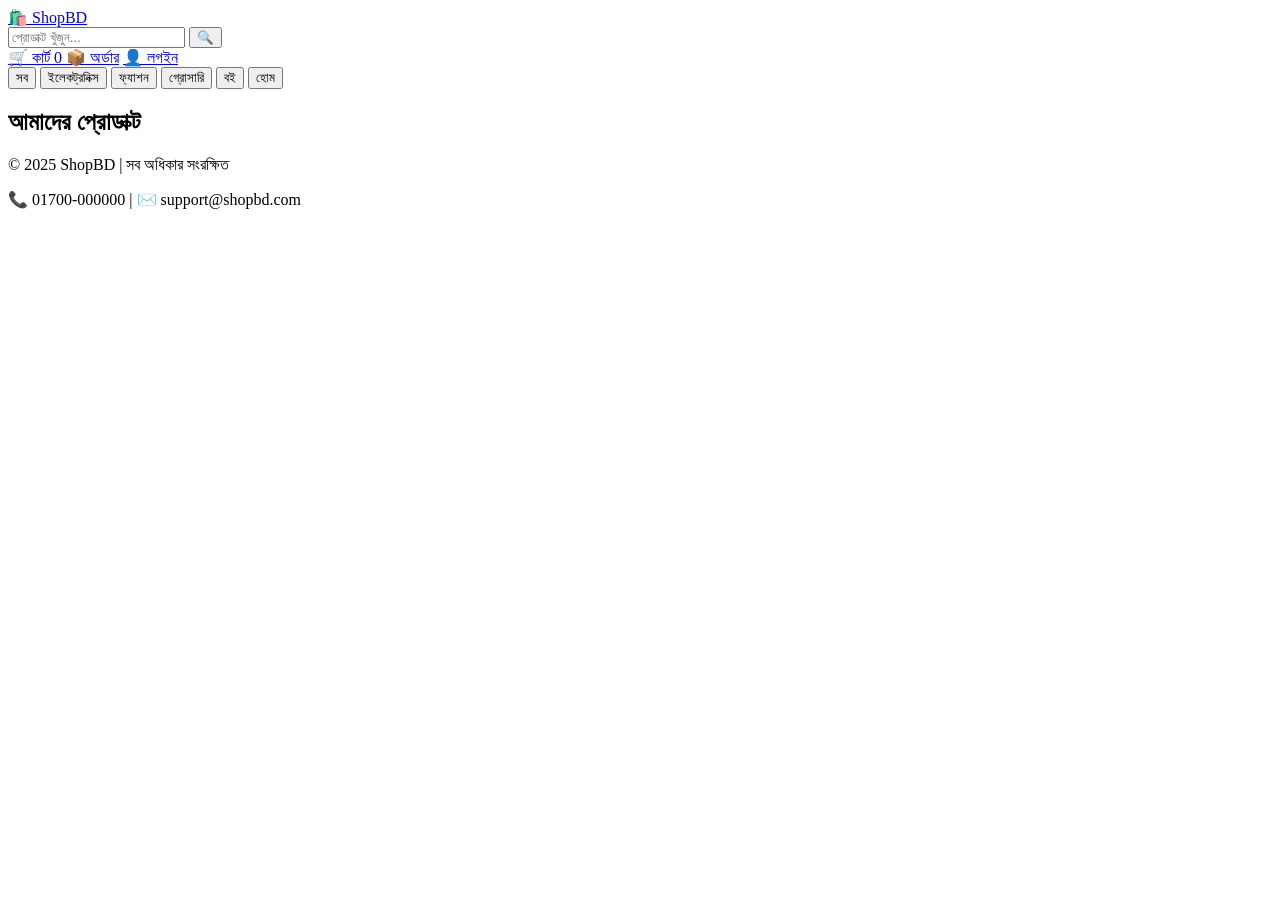
==== index.html @ 611b577e "Rename index .html to index.html" ====
<!DOCTYPE html>
<html lang="bn">
<head>
  <meta charset="UTF-8" />
  <meta name="viewport" content="width=device-width, initial-scale=1.0" />
  <title>ShopBD - অনলাইন শপিং</title>
  <link rel="stylesheet" href="css/style.css" />
</head>
<body>

  <!-- HEADER -->
  <header class="header">
    <div class="container header-inner">
      <a href="index.html" class="logo">🛍️ ShopBD</a>

      <div class="search-box">
        <input type="text" id="searchInput" placeholder="প্রোডাক্ট খুঁজুন..." />
        <button id="searchBtn">🔍</button>
      </div>

      <nav class="nav">
        <a href="cart.html" class="cart-link">
          🛒 কার্ট <span id="cartCount" class="cart-count">0</span>
        </a>
        <a href="orders.html">📦 অর্ডার</a>
        <a href="login.html" id="authLink">👤 লগইন</a>
      </nav>
    </div>
  </header>

  <!-- CATEGORY BAR -->
  <div class="category-bar">
    <div class="container">
      <button class="cat-btn active" data-cat="all">সব</button>
      <button class="cat-btn" data-cat="electronics">ইলেকট্রনিক্স</button>
      <button class="cat-btn" data-cat="fashion">ফ্যাশন</button>
      <button class="cat-btn" data-cat="grocery">গ্রোসারি</button>
      <button class="cat-btn" data-cat="books">বই</button>
      <button class="cat-btn" data-cat="home">হোম</button>
    </div>
  </div>

  <!-- PRODUCTS -->
  <main class="container">
    <h2 class="section-title">আমাদের প্রোডাক্ট</h2>
    <div id="productGrid" class="product-grid"></div>
    <p id="noResult" class="no-result" style="display:none;">কোনো প্রোডাক্ট পাওয়া যায়নি 😔</p>
  </main>

  <!-- FOOTER -->
  <footer class="footer">
    <div class="container">
      <p>© 2025 ShopBD | সব অধিকার সংরক্ষিত</p>
      <p>📞 01700-000000 | ✉️ support@shopbd.com</p>
    </div>
  </footer>

  <script src="js/products.js"></script>
  <script src="js/app.js"></script>
</body>
</html>
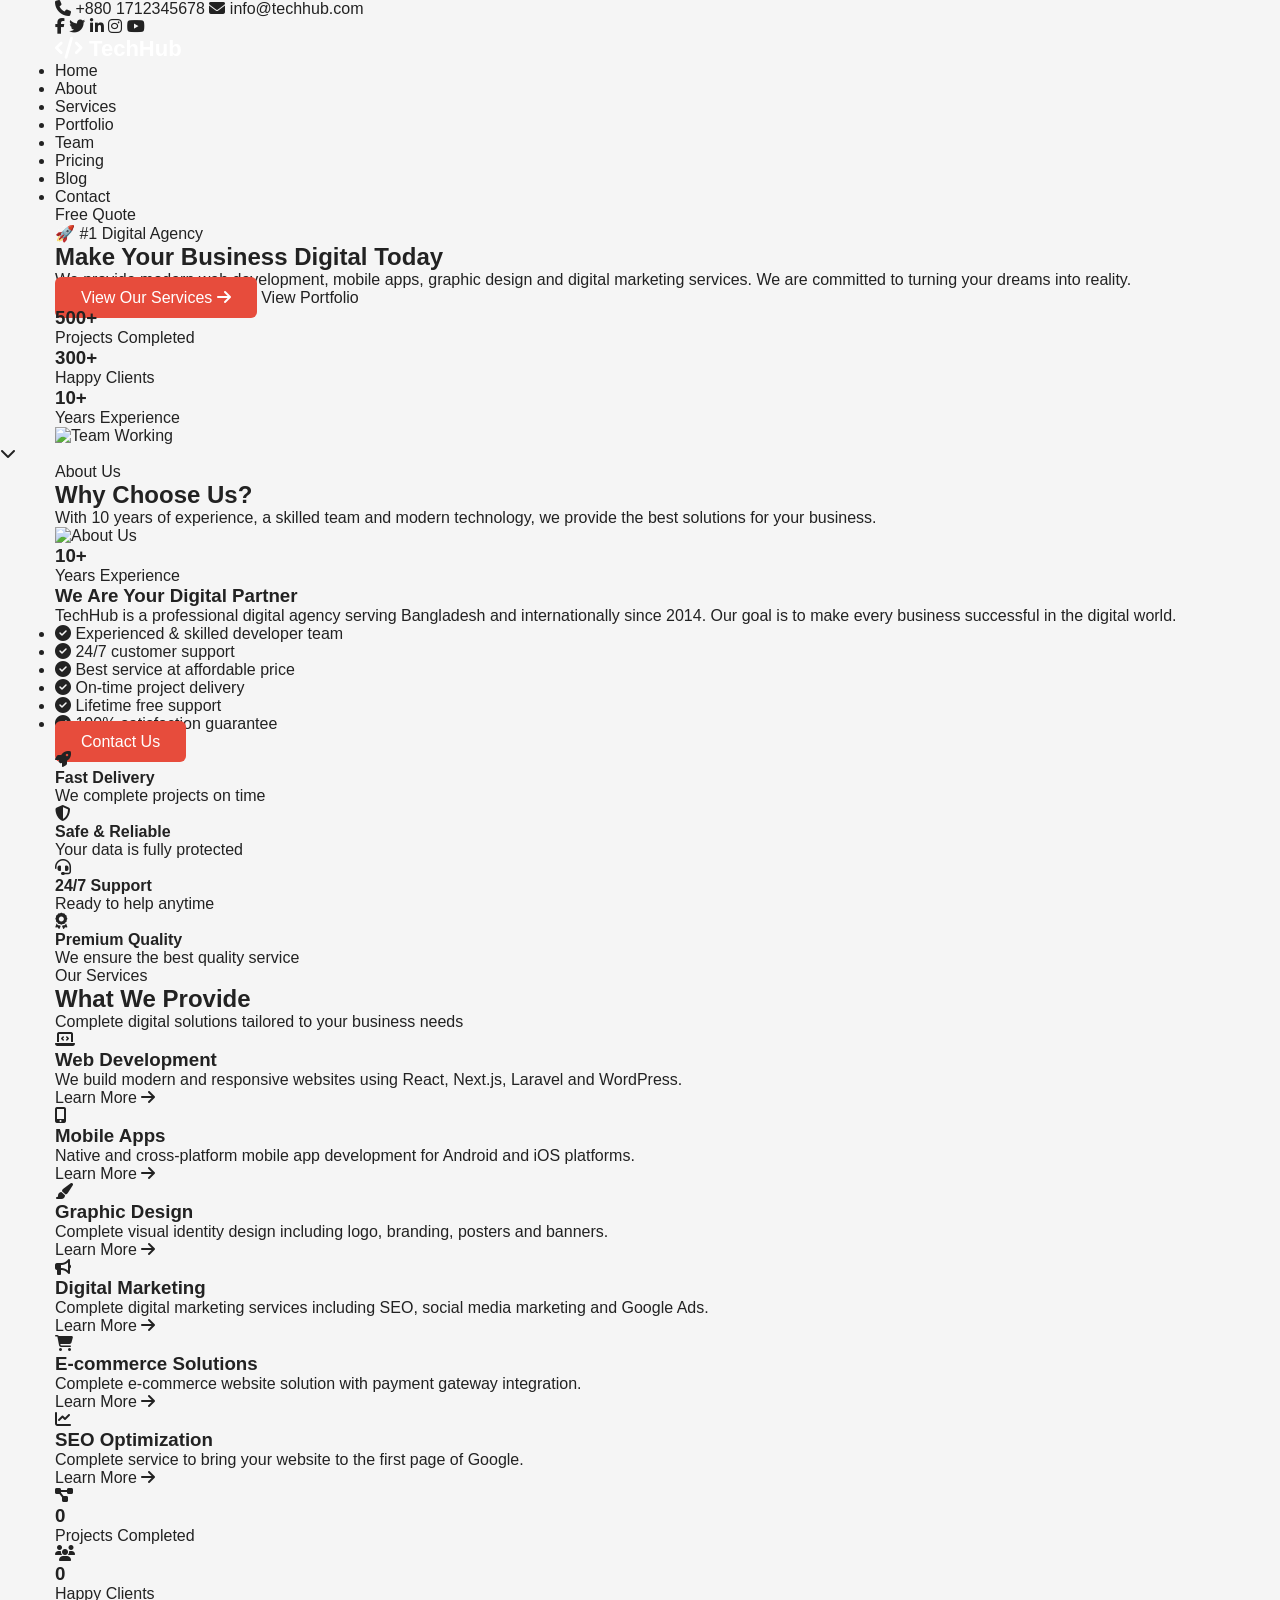
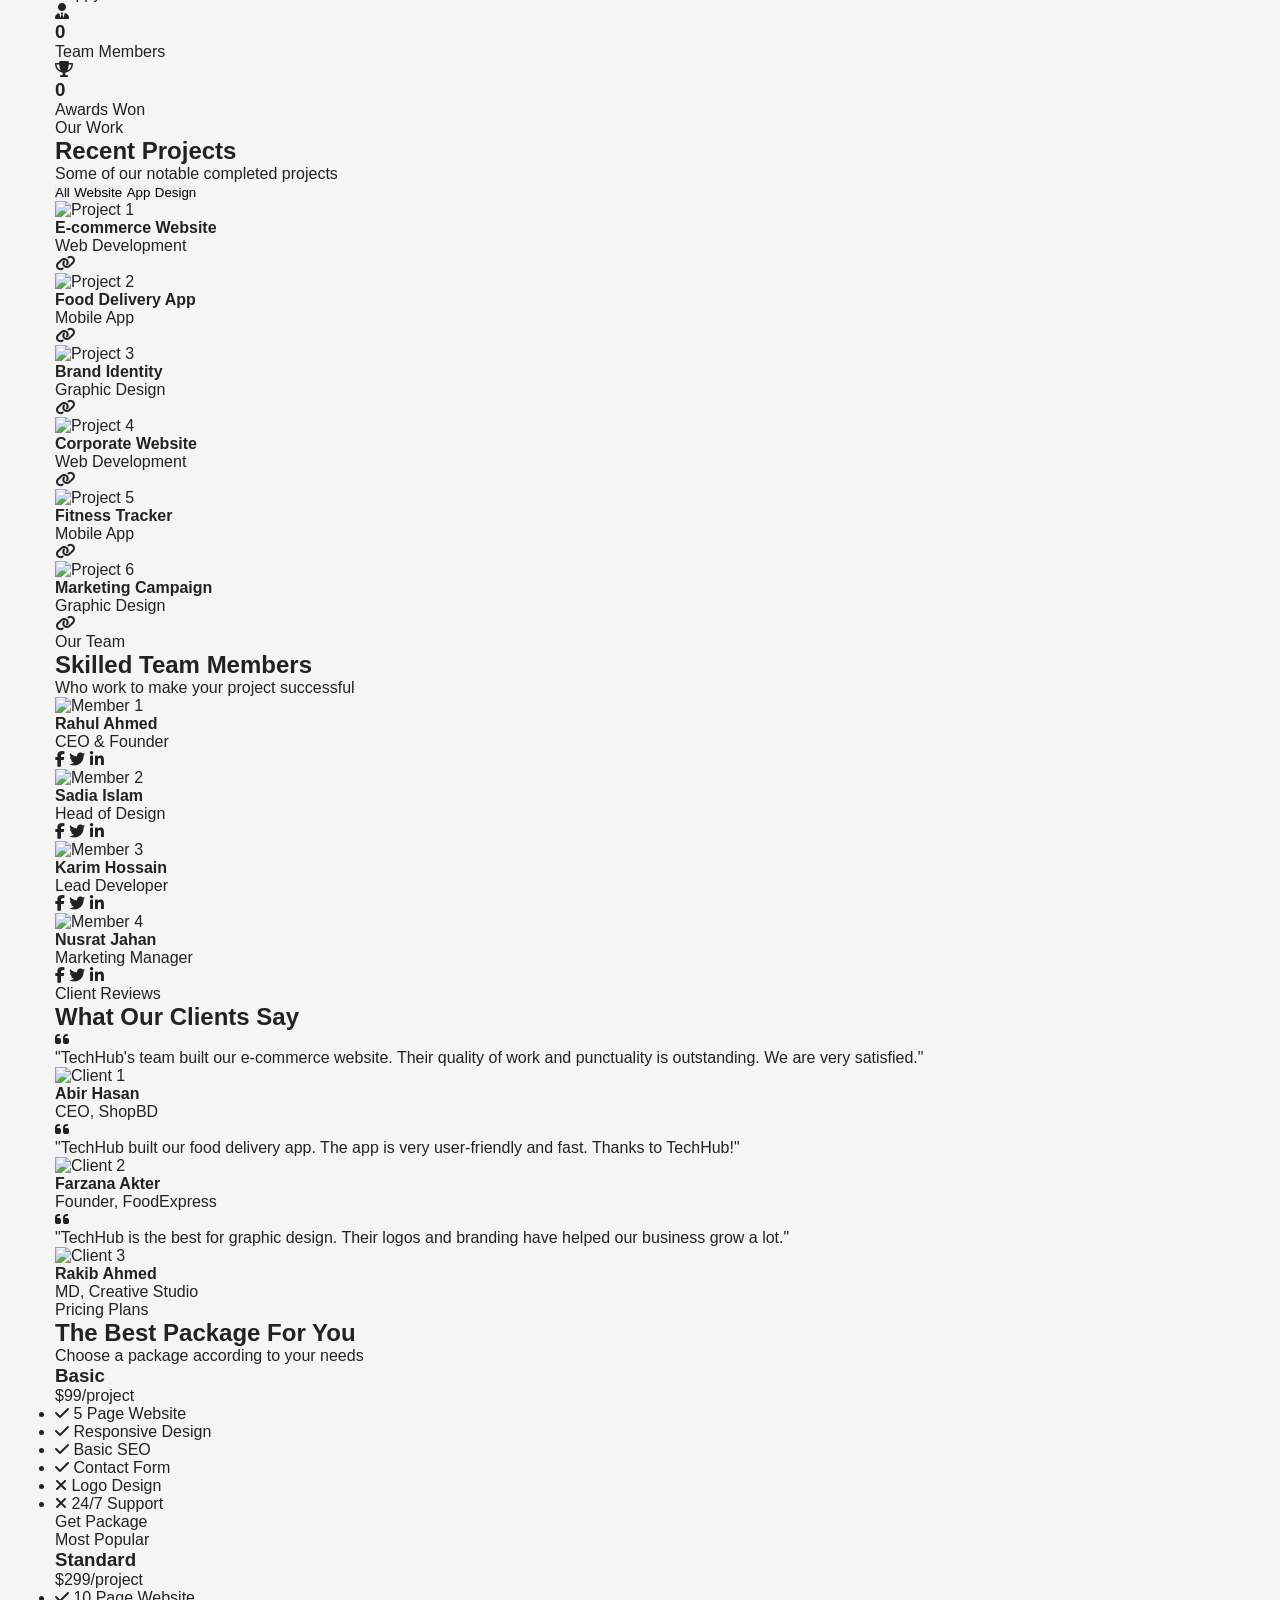
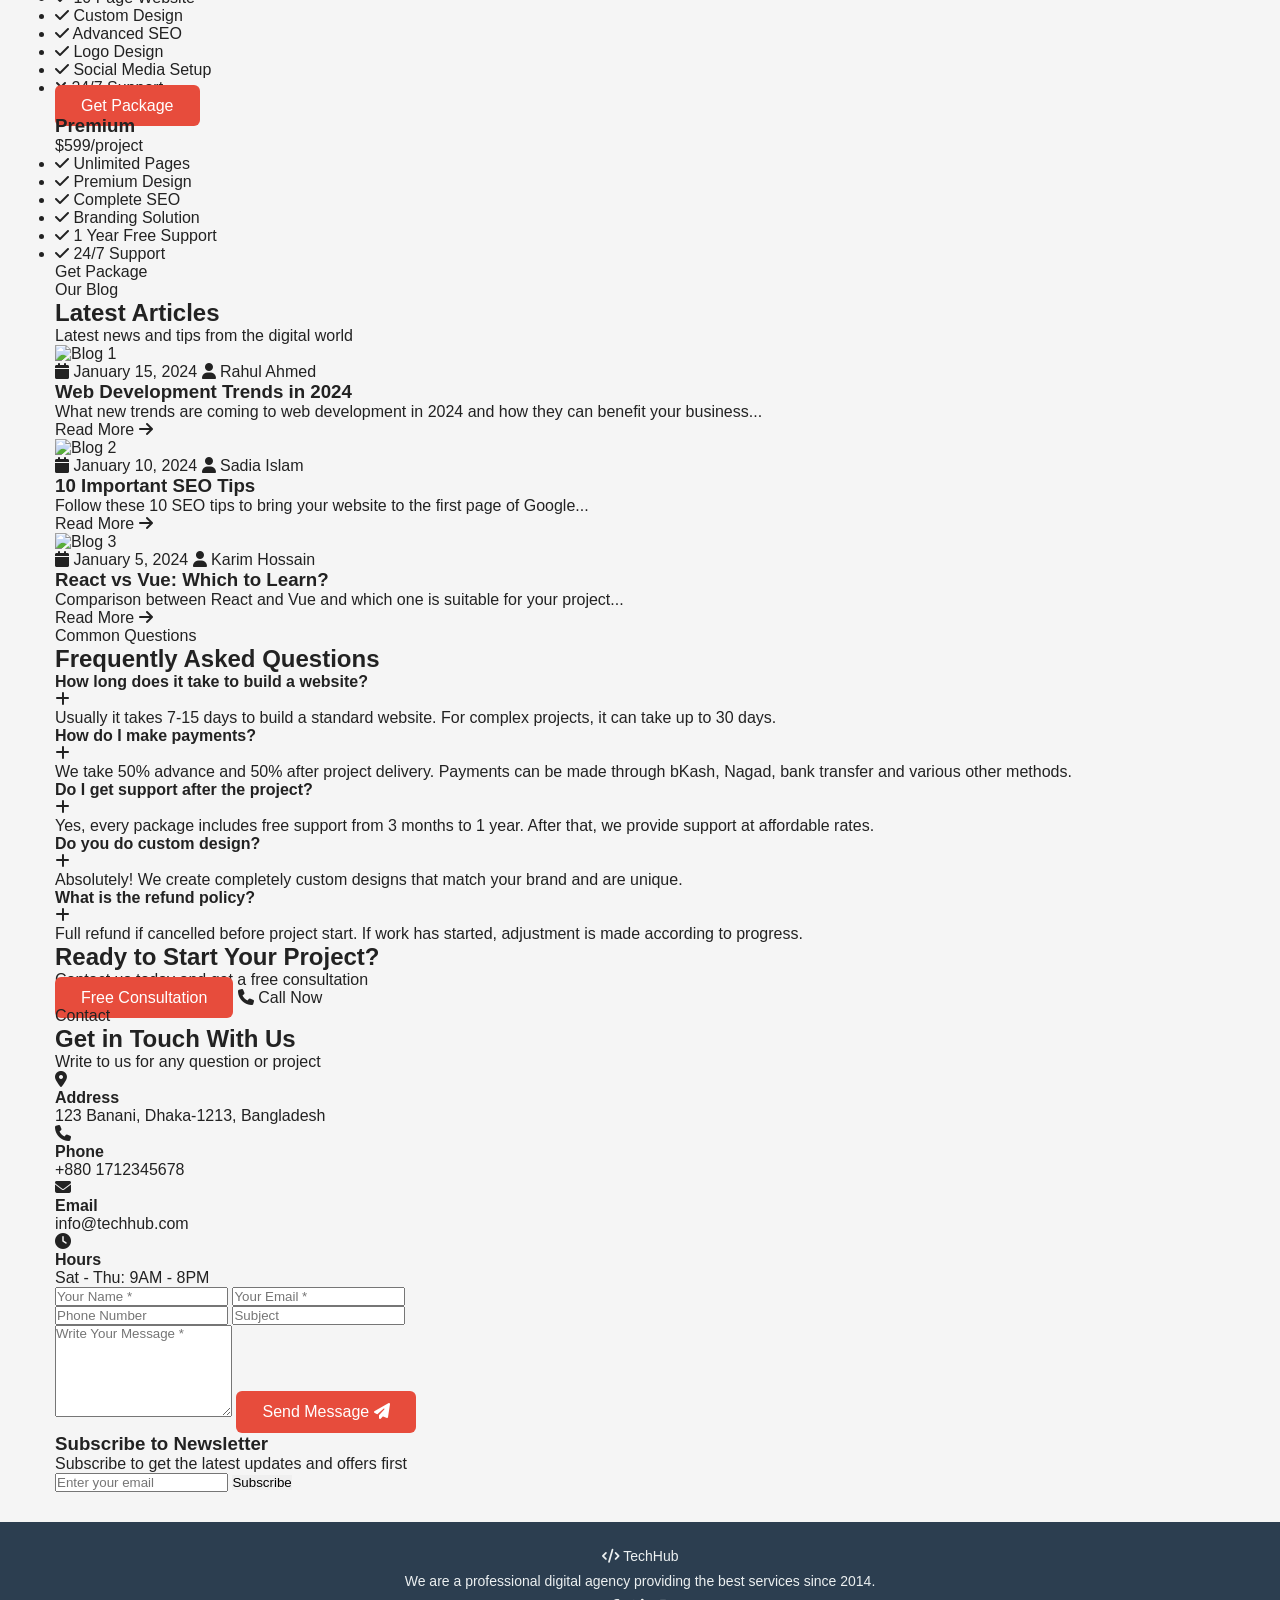
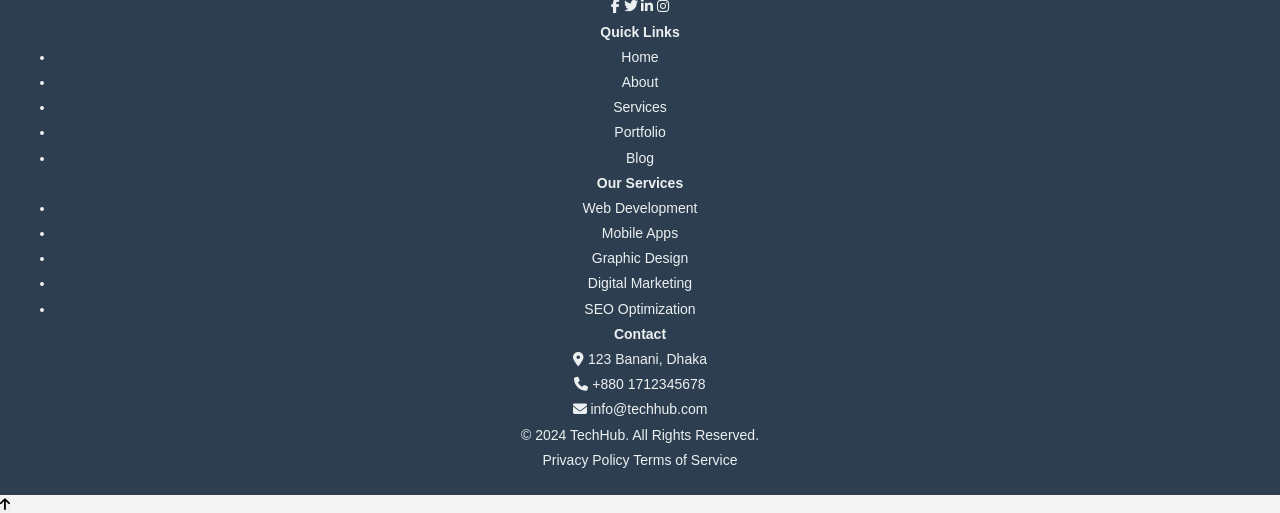
==== commit f720264b: "Update index.html" ====
--- a/index.html
+++ b/index.html
@@ -1,61 +1,702 @@
 <!DOCTYPE html>
-<html lang="bn">
+<html lang="en">
 <head>
-  <meta charset="UTF-8" />
-  <meta name="viewport" content="width=device-width, initial-scale=1.0" />
-  <title>ShopBD - অনলাইন শপিং</title>
-  <link rel="stylesheet" href="css/style.css" />
+    <meta charset="UTF-8">
+    <meta name="viewport" content="width=device-width, initial-scale=1.0">
+    <meta name="description" content="We provide the best web development, design and digital marketing services">
+    <title>TechHub - Digital Solution Provider</title>
+    <link rel="stylesheet" href="style.css">
+    <link rel="stylesheet" href="https://cdnjs.cloudflare.com/ajax/libs/font-awesome/6.4.0/css/all.min.css">
+    <link href="https://fonts.googleapis.com/css2?family=Poppins:wght@300;400;500;600;700&display=swap" rel="stylesheet">
 </head>
 <body>
 
-  <!-- HEADER -->
-  <header class="header">
-    <div class="container header-inner">
-      <a href="index.html" class="logo">🛍️ ShopBD</a>
-
-      <div class="search-box">
-        <input type="text" id="searchInput" placeholder="প্রোডাক্ট খুঁজুন..." />
-        <button id="searchBtn">🔍</button>
-      </div>
-
-      <nav class="nav">
-        <a href="cart.html" class="cart-link">
-          🛒 কার্ট <span id="cartCount" class="cart-count">0</span>
-        </a>
-        <a href="orders.html">📦 অর্ডার</a>
-        <a href="login.html" id="authLink">👤 লগইন</a>
-      </nav>
+    <!-- ===== Top Bar ===== -->
+    <div class="top-bar">
+        <div class="container top-bar-content">
+            <div class="top-info">
+                <span><i class="fas fa-phone"></i> +880 1712345678</span>
+                <span><i class="fas fa-envelope"></i> info@techhub.com</span>
+            </div>
+            <div class="top-social">
+                <a href="#"><i class="fab fa-facebook-f"></i></a>
+                <a href="#"><i class="fab fa-twitter"></i></a>
+                <a href="#"><i class="fab fa-linkedin-in"></i></a>
+                <a href="#"><i class="fab fa-instagram"></i></a>
+                <a href="#"><i class="fab fa-youtube"></i></a>
+            </div>
+        </div>
     </div>
-  </header>
-
-  <!-- CATEGORY BAR -->
-  <div class="category-bar">
-    <div class="container">
-      <button class="cat-btn active" data-cat="all">সব</button>
-      <button class="cat-btn" data-cat="electronics">ইলেকট্রনিক্স</button>
-      <button class="cat-btn" data-cat="fashion">ফ্যাশন</button>
-      <button class="cat-btn" data-cat="grocery">গ্রোসারি</button>
-      <button class="cat-btn" data-cat="books">বই</button>
-      <button class="cat-btn" data-cat="home">হোম</button>
-    </div>
-  </div>
-
-  <!-- PRODUCTS -->
-  <main class="container">
-    <h2 class="section-title">আমাদের প্রোডাক্ট</h2>
-    <div id="productGrid" class="product-grid"></div>
-    <p id="noResult" class="no-result" style="display:none;">কোনো প্রোডাক্ট পাওয়া যায়নি 😔</p>
-  </main>
-
-  <!-- FOOTER -->
-  <footer class="footer">
-    <div class="container">
-      <p>© 2025 ShopBD | সব অধিকার সংরক্ষিত</p>
-      <p>📞 01700-000000 | ✉️ support@shopbd.com</p>
-    </div>
-  </footer>
-
-  <script src="js/products.js"></script>
-  <script src="js/app.js"></script>
+
+    <!-- ===== Navigation Bar ===== -->
+    <nav class="navbar" id="navbar">
+        <div class="container nav-container">
+            <a href="#home" class="logo">
+                <i class="fas fa-code"></i> Tech<span>Hub</span>
+            </a>
+            <ul class="nav-menu" id="navMenu">
+                <li><a href="#home" class="active">Home</a></li>
+                <li><a href="#about">About</a></li>
+                <li><a href="#services">Services</a></li>
+                <li><a href="#portfolio">Portfolio</a></li>
+                <li><a href="#team">Team</a></li>
+                <li><a href="#pricing">Pricing</a></li>
+                <li><a href="#blog">Blog</a></li>
+                <li><a href="#contact">Contact</a></li>
+            </ul>
+            <div class="nav-right">
+                <a href="#contact" class="btn-quote">Free Quote</a>
+                <div class="hamburger" id="hamburger">
+                    <span></span>
+                    <span></span>
+                    <span></span>
+                </div>
+            </div>
+        </div>
+    </nav>
+
+    <!-- ===== Hero Section ===== -->
+    <section id="home" class="hero">
+        <div class="hero-overlay"></div>
+        <div class="container hero-container">
+            <div class="hero-content">
+                <span class="hero-tag">🚀 #1 Digital Agency</span>
+                <h1>Make Your Business <span class="highlight">Digital</span> Today</h1>
+                <p>We provide modern web development, mobile apps, graphic design and digital marketing services. We are committed to turning your dreams into reality.</p>
+                <div class="hero-buttons">
+                    <a href="#services" class="btn btn-primary">View Our Services <i class="fas fa-arrow-right"></i></a>
+                    <a href="#portfolio" class="btn btn-outline">View Portfolio</a>
+                </div>
+                <div class="hero-stats">
+                    <div class="stat">
+                        <h3>500+</h3>
+                        <p>Projects Completed</p>
+                    </div>
+                    <div class="stat">
+                        <h3>300+</h3>
+                        <p>Happy Clients</p>
+                    </div>
+                    <div class="stat">
+                        <h3>10+</h3>
+                        <p>Years Experience</p>
+                    </div>
+                </div>
+            </div>
+            <div class="hero-image">
+                <img src="https://images.unsplash.com/photo-1522071820081-009f0129c71c?w=600" alt="Team Working">
+            </div>
+        </div>
+        <div class="scroll-down">
+            <a href="#about"><i class="fas fa-chevron-down"></i></a>
+        </div>
+    </section>
+
+    <!-- ===== About Section ===== -->
+    <section id="about" class="about">
+        <div class="container">
+            <div class="section-header">
+                <span class="section-tag">About Us</span>
+                <h2>Why Choose <span class="highlight">Us</span>?</h2>
+                <p>With 10 years of experience, a skilled team and modern technology, we provide the best solutions for your business.</p>
+            </div>
+            <div class="about-grid">
+                <div class="about-image">
+                    <img src="https://images.unsplash.com/photo-1552664730-d307ca884978?w=600" alt="About Us">
+                    <div class="experience-badge">
+                        <h3>10+</h3>
+                        <p>Years Experience</p>
+                    </div>
+                </div>
+                <div class="about-content">
+                    <h3>We Are Your Digital Partner</h3>
+                    <p>TechHub is a professional digital agency serving Bangladesh and internationally since 2014. Our goal is to make every business successful in the digital world.</p>
+                    <ul class="about-list">
+                        <li><i class="fas fa-check-circle"></i> Experienced & skilled developer team</li>
+                        <li><i class="fas fa-check-circle"></i> 24/7 customer support</li>
+                        <li><i class="fas fa-check-circle"></i> Best service at affordable price</li>
+                        <li><i class="fas fa-check-circle"></i> On-time project delivery</li>
+                        <li><i class="fas fa-check-circle"></i> Lifetime free support</li>
+                        <li><i class="fas fa-check-circle"></i> 100% satisfaction guarantee</li>
+                    </ul>
+                    <a href="#contact" class="btn btn-primary">Contact Us</a>
+                </div>
+            </div>
+
+            <!-- Feature Boxes -->
+            <div class="features-grid">
+                <div class="feature-box">
+                    <i class="fas fa-rocket"></i>
+                    <h4>Fast Delivery</h4>
+                    <p>We complete projects on time</p>
+                </div>
+                <div class="feature-box">
+                    <i class="fas fa-shield-alt"></i>
+                    <h4>Safe & Reliable</h4>
+                    <p>Your data is fully protected</p>
+                </div>
+                <div class="feature-box">
+                    <i class="fas fa-headset"></i>
+                    <h4>24/7 Support</h4>
+                    <p>Ready to help anytime</p>
+                </div>
+                <div class="feature-box">
+                    <i class="fas fa-award"></i>
+                    <h4>Premium Quality</h4>
+                    <p>We ensure the best quality service</p>
+                </div>
+            </div>
+        </div>
+    </section>
+
+    <!-- ===== Services Section ===== -->
+    <section id="services" class="services">
+        <div class="container">
+            <div class="section-header">
+                <span class="section-tag">Our Services</span>
+                <h2>What We <span class="highlight">Provide</span></h2>
+                <p>Complete digital solutions tailored to your business needs</p>
+            </div>
+            <div class="services-grid">
+                <div class="service-card">
+                    <div class="service-icon"><i class="fas fa-laptop-code"></i></div>
+                    <h3>Web Development</h3>
+                    <p>We build modern and responsive websites using React, Next.js, Laravel and WordPress.</p>
+                    <a href="#" class="service-link">Learn More <i class="fas fa-arrow-right"></i></a>
+                </div>
+                <div class="service-card">
+                    <div class="service-icon"><i class="fas fa-mobile-alt"></i></div>
+                    <h3>Mobile Apps</h3>
+                    <p>Native and cross-platform mobile app development for Android and iOS platforms.</p>
+                    <a href="#" class="service-link">Learn More <i class="fas fa-arrow-right"></i></a>
+                </div>
+                <div class="service-card">
+                    <div class="service-icon"><i class="fas fa-paint-brush"></i></div>
+                    <h3>Graphic Design</h3>
+                    <p>Complete visual identity design including logo, branding, posters and banners.</p>
+                    <a href="#" class="service-link">Learn More <i class="fas fa-arrow-right"></i></a>
+                </div>
+                <div class="service-card">
+                    <div class="service-icon"><i class="fas fa-bullhorn"></i></div>
+                    <h3>Digital Marketing</h3>
+                    <p>Complete digital marketing services including SEO, social media marketing and Google Ads.</p>
+                    <a href="#" class="service-link">Learn More <i class="fas fa-arrow-right"></i></a>
+                </div>
+                <div class="service-card">
+                    <div class="service-icon"><i class="fas fa-shopping-cart"></i></div>
+                    <h3>E-commerce Solutions</h3>
+                    <p>Complete e-commerce website solution with payment gateway integration.</p>
+                    <a href="#" class="service-link">Learn More <i class="fas fa-arrow-right"></i></a>
+                </div>
+                <div class="service-card">
+                    <div class="service-icon"><i class="fas fa-chart-line"></i></div>
+                    <h3>SEO Optimization</h3>
+                    <p>Complete service to bring your website to the first page of Google.</p>
+                    <a href="#" class="service-link">Learn More <i class="fas fa-arrow-right"></i></a>
+                </div>
+            </div>
+        </div>
+    </section>
+
+    <!-- ===== Counter Section ===== -->
+    <section class="counters">
+        <div class="container counters-grid">
+            <div class="counter-box">
+                <i class="fas fa-project-diagram"></i>
+                <h3 class="counter" data-target="500">0</h3>
+                <p>Projects Completed</p>
+            </div>
+            <div class="counter-box">
+                <i class="fas fa-users"></i>
+                <h3 class="counter" data-target="300">0</h3>
+                <p>Happy Clients</p>
+            </div>
+            <div class="counter-box">
+                <i class="fas fa-user-tie"></i>
+                <h3 class="counter" data-target="25">0</h3>
+                <p>Team Members</p>
+            </div>
+            <div class="counter-box">
+                <i class="fas fa-trophy"></i>
+                <h3 class="counter" data-target="15">0</h3>
+                <p>Awards Won</p>
+            </div>
+        </div>
+    </section>
+
+    <!-- ===== Portfolio Section ===== -->
+    <section id="portfolio" class="portfolio">
+        <div class="container">
+            <div class="section-header">
+                <span class="section-tag">Our Work</span>
+                <h2>Recent <span class="highlight">Projects</span></h2>
+                <p>Some of our notable completed projects</p>
+            </div>
+            <div class="portfolio-filter">
+                <button class="filter-btn active" data-filter="all">All</button>
+                <button class="filter-btn" data-filter="web">Website</button>
+                <button class="filter-btn" data-filter="app">App</button>
+                <button class="filter-btn" data-filter="design">Design</button>
+            </div>
+            <div class="portfolio-grid">
+                <div class="portfolio-item" data-category="web">
+                    <img src="https://images.unsplash.com/photo-1467232004584-a241de8bcf5d?w=500" alt="Project 1">
+                    <div class="portfolio-overlay">
+                        <h4>E-commerce Website</h4>
+                        <p>Web Development</p>
+                        <a href="#"><i class="fas fa-link"></i></a>
+                    </div>
+                </div>
+                <div class="portfolio-item" data-category="app">
+                    <img src="https://images.unsplash.com/photo-1512941937669-90a1b58e7e9c?w=500" alt="Project 2">
+                    <div class="portfolio-overlay">
+                        <h4>Food Delivery App</h4>
+                        <p>Mobile App</p>
+                        <a href="#"><i class="fas fa-link"></i></a>
+                    </div>
+                </div>
+                <div class="portfolio-item" data-category="design">
+                    <img src="https://images.unsplash.com/photo-1626785774573-4b799315345d?w=500" alt="Project 3">
+                    <div class="portfolio-overlay">
+                        <h4>Brand Identity</h4>
+                        <p>Graphic Design</p>
+                        <a href="#"><i class="fas fa-link"></i></a>
+                    </div>
+                </div>
+                <div class="portfolio-item" data-category="web">
+                    <img src="https://images.unsplash.com/photo-1460925895917-afdab827c52f?w=500" alt="Project 4">
+                    <div class="portfolio-overlay">
+                        <h4>Corporate Website</h4>
+                        <p>Web Development</p>
+                        <a href="#"><i class="fas fa-link"></i></a>
+                    </div>
+                </div>
+                <div class="portfolio-item" data-category="app">
+                    <img src="https://images.unsplash.com/photo-1551650975-87deedd944c3?w=500" alt="Project 5">
+                    <div class="portfolio-overlay">
+                        <h4>Fitness Tracker</h4>
+                        <p>Mobile App</p>
+                        <a href="#"><i class="fas fa-link"></i></a>
+                    </div>
+                </div>
+                <div class="portfolio-item" data-category="design">
+                    <img src="https://images.unsplash.com/photo-1561070791-2526d30994b5?w=500" alt="Project 6">
+                    <div class="portfolio-overlay">
+                        <h4>Marketing Campaign</h4>
+                        <p>Graphic Design</p>
+                        <a href="#"><i class="fas fa-link"></i></a>
+                    </div>
+                </div>
+            </div>
+        </div>
+    </section>
+
+    <!-- ===== Team Section ===== -->
+    <section id="team" class="team">
+        <div class="container">
+            <div class="section-header">
+                <span class="section-tag">Our Team</span>
+                <h2>Skilled <span class="highlight">Team Members</span></h2>
+                <p>Who work to make your project successful</p>
+            </div>
+            <div class="team-grid">
+                <div class="team-card">
+                    <img src="https://images.unsplash.com/photo-1560250097-0b93528c311a?w=400" alt="Member 1">
+                    <div class="team-info">
+                        <h4>Rahul Ahmed</h4>
+                        <p>CEO & Founder</p>
+                        <div class="team-social">
+                            <a href="#"><i class="fab fa-facebook-f"></i></a>
+                            <a href="#"><i class="fab fa-twitter"></i></a>
+                            <a href="#"><i class="fab fa-linkedin-in"></i></a>
+                        </div>
+                    </div>
+                </div>
+                <div class="team-card">
+                    <img src="https://images.unsplash.com/photo-1573496359142-b8d87734a5a2?w=400" alt="Member 2">
+                    <div class="team-info">
+                        <h4>Sadia Islam</h4>
+                        <p>Head of Design</p>
+                        <div class="team-social">
+                            <a href="#"><i class="fab fa-facebook-f"></i></a>
+                            <a href="#"><i class="fab fa-twitter"></i></a>
+                            <a href="#"><i class="fab fa-linkedin-in"></i></a>
+                        </div>
+                    </div>
+                </div>
+                <div class="team-card">
+                    <img src="https://images.unsplash.com/photo-1519085360753-af0119f7cbe7?w=400" alt="Member 3">
+                    <div class="team-info">
+                        <h4>Karim Hossain</h4>
+                        <p>Lead Developer</p>
+                        <div class="team-social">
+                            <a href="#"><i class="fab fa-facebook-f"></i></a>
+                            <a href="#"><i class="fab fa-twitter"></i></a>
+                            <a href="#"><i class="fab fa-linkedin-in"></i></a>
+                        </div>
+                    </div>
+                </div>
+                <div class="team-card">
+                    <img src="https://images.unsplash.com/photo-1580489944761-15a19d654956?w=400" alt="Member 4">
+                    <div class="team-info">
+                        <h4>Nusrat Jahan</h4>
+                        <p>Marketing Manager</p>
+                        <div class="team-social">
+                            <a href="#"><i class="fab fa-facebook-f"></i></a>
+                            <a href="#"><i class="fab fa-twitter"></i></a>
+                            <a href="#"><i class="fab fa-linkedin-in"></i></a>
+                        </div>
+                    </div>
+                </div>
+            </div>
+        </div>
+    </section>
+
+    <!-- ===== Testimonials Section ===== -->
+    <section class="testimonials">
+        <div class="container">
+            <div class="section-header">
+                <span class="section-tag">Client Reviews</span>
+                <h2>What Our Clients <span class="highlight">Say</span></h2>
+            </div>
+            <div class="testimonial-slider" id="testimonialSlider">
+                <div class="testimonial-card active">
+                    <i class="fas fa-quote-left"></i>
+                    <p>"TechHub's team built our e-commerce website. Their quality of work and punctuality is outstanding. We are very satisfied."</p>
+                    <div class="testimonial-author">
+                        <img src="https://images.unsplash.com/photo-1507003211169-0a1dd7228f2d?w=100" alt="Client 1">
+                        <div>
+                            <h4>Abir Hasan</h4>
+                            <p>CEO, ShopBD</p>
+                        </div>
+                    </div>
+                </div>
+                <div class="testimonial-card">
+                    <i class="fas fa-quote-left"></i>
+                    <p>"TechHub built our food delivery app. The app is very user-friendly and fast. Thanks to TechHub!"</p>
+                    <div class="testimonial-author">
+                        <img src="https://images.unsplash.com/photo-1494790108377-be9c29b29330?w=100" alt="Client 2">
+                        <div>
+                            <h4>Farzana Akter</h4>
+                            <p>Founder, FoodExpress</p>
+                        </div>
+                    </div>
+                </div>
+                <div class="testimonial-card">
+                    <i class="fas fa-quote-left"></i>
+                    <p>"TechHub is the best for graphic design. Their logos and branding have helped our business grow a lot."</p>
+                    <div class="testimonial-author">
+                        <img src="https://images.unsplash.com/photo-1500648767791-00dcc994a43e?w=100" alt="Client 3">
+                        <div>
+                            <h4>Rakib Ahmed</h4>
+                            <p>MD, Creative Studio</p>
+                        </div>
+                    </div>
+                </div>
+            </div>
+            <div class="slider-dots" id="sliderDots">
+                <span class="dot active" data-slide="0"></span>
+                <span class="dot" data-slide="1"></span>
+                <span class="dot" data-slide="2"></span>
+            </div>
+        </div>
+    </section>
+
+    <!-- ===== Pricing Section ===== -->
+    <section id="pricing" class="pricing">
+        <div class="container">
+            <div class="section-header">
+                <span class="section-tag">Pricing Plans</span>
+                <h2>The Best <span class="highlight">Package</span> For You</h2>
+                <p>Choose a package according to your needs</p>
+            </div>
+            <div class="pricing-grid">
+                <div class="pricing-card">
+                    <h3>Basic</h3>
+                    <div class="price">$99<span>/project</span></div>
+                    <ul>
+                        <li><i class="fas fa-check"></i> 5 Page Website</li>
+                        <li><i class="fas fa-check"></i> Responsive Design</li>
+                        <li><i class="fas fa-check"></i> Basic SEO</li>
+                        <li><i class="fas fa-check"></i> Contact Form</li>
+                        <li><i class="fas fa-times disabled"></i> Logo Design</li>
+                        <li><i class="fas fa-times disabled"></i> 24/7 Support</li>
+                    </ul>
+                    <a href="#contact" class="btn btn-outline-dark">Get Package</a>
+                </div>
+                <div class="pricing-card featured">
+                    <div class="featured-badge">Most Popular</div>
+                    <h3>Standard</h3>
+                    <div class="price">$299<span>/project</span></div>
+                    <ul>
+                        <li><i class="fas fa-check"></i> 10 Page Website</li>
+                        <li><i class="fas fa-check"></i> Custom Design</li>
+                        <li><i class="fas fa-check"></i> Advanced SEO</li>
+                        <li><i class="fas fa-check"></i> Logo Design</li>
+                        <li><i class="fas fa-check"></i> Social Media Setup</li>
+                        <li><i class="fas fa-times disabled"></i> 24/7 Support</li>
+                    </ul>
+                    <a href="#contact" class="btn btn-primary">Get Package</a>
+                </div>
+                <div class="pricing-card">
+                    <h3>Premium</h3>
+                    <div class="price">$599<span>/project</span></div>
+                    <ul>
+                        <li><i class="fas fa-check"></i> Unlimited Pages</li>
+                        <li><i class="fas fa-check"></i> Premium Design</li>
+                        <li><i class="fas fa-check"></i> Complete SEO</li>
+                        <li><i class="fas fa-check"></i> Branding Solution</li>
+                        <li><i class="fas fa-check"></i> 1 Year Free Support</li>
+                        <li><i class="fas fa-check"></i> 24/7 Support</li>
+                    </ul>
+                    <a href="#contact" class="btn btn-outline-dark">Get Package</a>
+                </div>
+            </div>
+        </div>
+    </section>
+
+    <!-- ===== Blog Section ===== -->
+    <section id="blog" class="blog">
+        <div class="container">
+            <div class="section-header">
+                <span class="section-tag">Our Blog</span>
+                <h2>Latest <span class="highlight">Articles</span></h2>
+                <p>Latest news and tips from the digital world</p>
+            </div>
+            <div class="blog-grid">
+                <article class="blog-card">
+                    <img src="https://images.unsplash.com/photo-1499750310107-5fef28a66643?w=500" alt="Blog 1">
+                    <div class="blog-content">
+                        <div class="blog-meta">
+                            <span><i class="fas fa-calendar"></i> January 15, 2024</span>
+                            <span><i class="fas fa-user"></i> Rahul Ahmed</span>
+                        </div>
+                        <h3>Web Development Trends in 2024</h3>
+                        <p>What new trends are coming to web development in 2024 and how they can benefit your business...</p>
+                        <a href="#" class="read-more">Read More <i class="fas fa-arrow-right"></i></a>
+                    </div>
+                </article>
+                <article class="blog-card">
+                    <img src="https://images.unsplash.com/photo-1611162617474-5b21e879e113?w=500" alt="Blog 2">
+                    <div class="blog-content">
+                        <div class="blog-meta">
+                            <span><i class="fas fa-calendar"></i> January 10, 2024</span>
+                            <span><i class="fas fa-user"></i> Sadia Islam</span>
+                        </div>
+                        <h3>10 Important SEO Tips</h3>
+                        <p>Follow these 10 SEO tips to bring your website to the first page of Google...</p>
+                        <a href="#" class="read-more">Read More <i class="fas fa-arrow-right"></i></a>
+                    </div>
+                </article>
+                <article class="blog-card">
+                    <img src="https://images.unsplash.com/photo-1552664730-d307ca884978?w=500" alt="Blog 3">
+                    <div class="blog-content">
+                        <div class="blog-meta">
+                            <span><i class="fas fa-calendar"></i> January 5, 2024</span>
+                            <span><i class="fas fa-user"></i> Karim Hossain</span>
+                        </div>
+                        <h3>React vs Vue: Which to Learn?</h3>
+                        <p>Comparison between React and Vue and which one is suitable for your project...</p>
+                        <a href="#" class="read-more">Read More <i class="fas fa-arrow-right"></i></a>
+                    </div>
+                </article>
+            </div>
+        </div>
+    </section>
+
+    <!-- ===== FAQ Section ===== -->
+    <section class="faq">
+        <div class="container">
+            <div class="section-header">
+                <span class="section-tag">Common Questions</span>
+                <h2>Frequently <span class="highlight">Asked Questions</span></h2>
+            </div>
+            <div class="faq-container">
+                <div class="faq-item">
+                    <div class="faq-question">
+                        <h4>How long does it take to build a website?</h4>
+                        <i class="fas fa-plus"></i>
+                    </div>
+                    <div class="faq-answer">
+                        <p>Usually it takes 7-15 days to build a standard website. For complex projects, it can take up to 30 days.</p>
+                    </div>
+                </div>
+                <div class="faq-item">
+                    <div class="faq-question">
+                        <h4>How do I make payments?</h4>
+                        <i class="fas fa-plus"></i>
+                    </div>
+                    <div class="faq-answer">
+                        <p>We take 50% advance and 50% after project delivery. Payments can be made through bKash, Nagad, bank transfer and various other methods.</p>
+                    </div>
+                </div>
+                <div class="faq-item">
+                    <div class="faq-question">
+                        <h4>Do I get support after the project?</h4>
+                        <i class="fas fa-plus"></i>
+                    </div>
+                    <div class="faq-answer">
+                        <p>Yes, every package includes free support from 3 months to 1 year. After that, we provide support at affordable rates.</p>
+                    </div>
+                </div>
+                <div class="faq-item">
+                    <div class="faq-question">
+                        <h4>Do you do custom design?</h4>
+                        <i class="fas fa-plus"></i>
+                    </div>
+                    <div class="faq-answer">
+                        <p>Absolutely! We create completely custom designs that match your brand and are unique.</p>
+                    </div>
+                </div>
+                <div class="faq-item">
+                    <div class="faq-question">
+                        <h4>What is the refund policy?</h4>
+                        <i class="fas fa-plus"></i>
+                    </div>
+                    <div class="faq-answer">
+                        <p>Full refund if cancelled before project start. If work has started, adjustment is made according to progress.</p>
+                    </div>
+                </div>
+            </div>
+        </div>
+    </section>
+
+    <!-- ===== CTA Section ===== -->
+    <section class="cta">
+        <div class="container cta-content">
+            <h2>Ready to Start Your Project?</h2>
+            <p>Contact us today and get a free consultation</p>
+            <div class="cta-buttons">
+                <a href="#contact" class="btn btn-primary">Free Consultation</a>
+                <a href="tel:+8801712345678" class="btn btn-outline-light"><i class="fas fa-phone"></i> Call Now</a>
+            </div>
+        </div>
+    </section>
+
+    <!-- ===== Contact Section ===== -->
+    <section id="contact" class="contact">
+        <div class="container">
+            <div class="section-header">
+                <span class="section-tag">Contact</span>
+                <h2>Get in <span class="highlight">Touch</span> With Us</h2>
+                <p>Write to us for any question or project</p>
+            </div>
+            <div class="contact-wrapper">
+                <div class="contact-info">
+                    <div class="info-box">
+                        <i class="fas fa-map-marker-alt"></i>
+                        <div>
+                            <h4>Address</h4>
+                            <p>123 Banani, Dhaka-1213, Bangladesh</p>
+                        </div>
+                    </div>
+                    <div class="info-box">
+                        <i class="fas fa-phone"></i>
+                        <div>
+                            <h4>Phone</h4>
+                            <p>+880 1712345678</p>
+                        </div>
+                    </div>
+                    <div class="info-box">
+                        <i class="fas fa-envelope"></i>
+                        <div>
+                            <h4>Email</h4>
+                            <p>info@techhub.com</p>
+                        </div>
+                    </div>
+                    <div class="info-box">
+                        <i class="fas fa-clock"></i>
+                        <div>
+                            <h4>Hours</h4>
+                            <p>Sat - Thu: 9AM - 8PM</p>
+                        </div>
+                    </div>
+                </div>
+                <form class="contact-form" id="contactForm">
+                    <div class="form-row">
+                        <input type="text" placeholder="Your Name *" required>
+                        <input type="email" placeholder="Your Email *" required>
+                    </div>
+                    <div class="form-row">
+                        <input type="tel" placeholder="Phone Number">
+                        <input type="text" placeholder="Subject">
+                    </div>
+                    <textarea placeholder="Write Your Message *" rows="6" required></textarea>
+                    <button type="submit" class="btn btn-primary">Send Message <i class="fas fa-paper-plane"></i></button>
+                </form>
+            </div>
+        </div>
+    </section>
+
+    <!-- ===== Newsletter ===== -->
+    <section class="newsletter">
+        <div class="container newsletter-content">
+            <div>
+                <h3>Subscribe to Newsletter</h3>
+                <p>Subscribe to get the latest updates and offers first</p>
+            </div>
+            <form class="newsletter-form" id="newsletterForm">
+                <input type="email" placeholder="Enter your email" required>
+                <button type="submit">Subscribe</button>
+            </form>
+        </div>
+    </section>
+
+    <!-- ===== Footer ===== -->
+    <footer class="footer">
+        <div class="container footer-grid">
+            <div class="footer-col">
+                <a href="#" class="footer-logo"><i class="fas fa-code"></i> Tech<span>Hub</span></a>
+                <p>We are a professional digital agency providing the best services since 2014.</p>
+                <div class="footer-social">
+                    <a href="#"><i class="fab fa-facebook-f"></i></a>
+                    <a href="#"><i class="fab fa-twitter"></i></a>
+                    <a href="#"><i class="fab fa-linkedin-in"></i></a>
+                    <a href="#"><i class="fab fa-instagram"></i></a>
+                </div>
+            </div>
+            <div class="footer-col">
+                <h4>Quick Links</h4>
+                <ul>
+                    <li><a href="#home">Home</a></li>
+                    <li><a href="#about">About</a></li>
+                    <li><a href="#services">Services</a></li>
+                    <li><a href="#portfolio">Portfolio</a></li>
+                    <li><a href="#blog">Blog</a></li>
+                </ul>
+            </div>
+            <div class="footer-col">
+                <h4>Our Services</h4>
+                <ul>
+                    <li><a href="#">Web Development</a></li>
+                    <li><a href="#">Mobile Apps</a></li>
+                    <li><a href="#">Graphic Design</a></li>
+                    <li><a href="#">Digital Marketing</a></li>
+                    <li><a href="#">SEO Optimization</a></li>
+                </ul>
+            </div>
+            <div class="footer-col">
+                <h4>Contact</h4>
+                <p><i class="fas fa-map-marker-alt"></i> 123 Banani, Dhaka</p>
+                <p><i class="fas fa-phone"></i> +880 1712345678</p>
+                <p><i class="fas fa-envelope"></i> info@techhub.com</p>
+            </div>
+        </div>
+        <div class="footer-bottom">
+            <div class="container">
+                <p>&copy; 2024 TechHub. All Rights Reserved.</p>
+                <div class="footer-links">
+                    <a href="#">Privacy Policy</a>
+                    <a href="#">Terms of Service</a>
+                </div>
+            </div>
+        </div>
+    </footer>
+
+    <!-- Scroll Top Button -->
+    <button class="scroll-top" id="scrollTop">
+        <i class="fas fa-arrow-up"></i>
+    </button>
+
+    <script src="script.js"></script>
 </body>
-</html>
+                                          </html>
--- a/style.css
+++ b/style.css
@@ -0,0 +1,344 @@
+/* ===== RESET ===== */
+* {
+  margin: 0;
+  padding: 0;
+  box-sizing: border-box;
+  font-family: 'Segoe UI', 'SolaimanLipi', Tahoma, sans-serif;
+}
+
+body {
+  background: #f5f5f5;
+  color: #222;
+}
+
+.container {
+  max-width: 1200px;
+  margin: 0 auto;
+  padding: 0 15px;
+}
+
+a { text-decoration: none; color: inherit; }
+button { cursor: pointer; border: none; }
+
+/* ===== HEADER ===== */
+.header {
+  background: #2c3e50;
+  color: #fff;
+  padding: 12px 0;
+  position: sticky;
+  top: 0;
+  z-index: 100;
+  box-shadow: 0 2px 8px rgba(0,0,0,0.15);
+}
+
+.header-inner {
+  display: flex;
+  align-items: center;
+  justify-content: space-between;
+  gap: 15px;
+  flex-wrap: wrap;
+}
+
+.logo {
+  font-size: 22px;
+  font-weight: 700;
+  color: #fff;
+}
+
+.search-box {
+  flex: 1;
+  display: flex;
+  max-width: 500px;
+  background: #fff;
+  border-radius: 6px;
+  overflow: hidden;
+}
+
+.search-box input {
+  flex: 1;
+  padding: 9px 14px;
+  border: none;
+  outline: none;
+  font-size: 15px;
+}
+
+.search-box button {
+  background: #e74c3c;
+  color: #fff;
+  padding: 0 18px;
+  font-size: 16px;
+}
+
+.nav {
+  display: flex;
+  gap: 18px;
+  align-items: center;
+  font-size: 15px;
+}
+
+.nav a { color: #fff; position: relative; }
+.nav a:hover { color: #f39c12; }
+
+.cart-count {
+  background: #e74c3c;
+  color: #fff;
+  font-size: 12px;
+  padding: 1px 7px;
+  border-radius: 20px;
+  margin-left: 3px;
+}
+
+/* ===== CATEGORY BAR ===== */
+.category-bar {
+  background: #fff;
+  padding: 12px 0;
+  border-bottom: 1px solid #eee;
+}
+
+.category-bar .container {
+  display: flex;
+  gap: 10px;
+  overflow-x: auto;
+}
+
+.cat-btn {
+  padding: 7px 16px;
+  background: #f0f0f0;
+  border-radius: 20px;
+  font-size: 14px;
+  white-space: nowrap;
+  transition: 0.2s;
+}
+
+.cat-btn:hover { background: #ddd; }
+.cat-btn.active { background: #2c3e50; color: #fff; }
+
+/* ===== PRODUCTS ===== */
+.section-title {
+  margin: 25px 0 15px;
+  font-size: 22px;
+  color: #2c3e50;
+}
+
+.product-grid {
+  display: grid;
+  grid-template-columns: repeat(auto-fill, minmax(210px, 1fr));
+  gap: 18px;
+  margin-bottom: 40px;
+}
+
+.product-card {
+  background: #fff;
+  border-radius: 10px;
+  overflow: hidden;
+  box-shadow: 0 2px 8px rgba(0,0,0,0.07);
+  transition: 0.25s;
+  display: flex;
+  flex-direction: column;
+}
+
+.product-card:hover {
+  transform: translateY(-4px);
+  box-shadow: 0 8px 20px rgba(0,0,0,0.13);
+}
+
+.product-card img {
+  width: 100%;
+  height: 180px;
+  object-fit: cover;
+  background: #eee;
+}
+
+.product-info {
+  padding: 12px;
+  flex: 1;
+  display: flex;
+  flex-direction: column;
+}
+
+.product-info h3 {
+  font-size: 15px;
+  margin-bottom: 6px;
+  color: #222;
+  height: 40px;
+  overflow: hidden;
+}
+
+.product-info .price {
+  font-size: 18px;
+  color: #e74c3c;
+  font-weight: 700;
+  margin: 6px 0;
+}
+
+.product-info .old-price {
+  color: #999;
+  font-size: 13px;
+  text-decoration: line-through;
+  margin-left: 6px;
+}
+
+.btn-add {
+  background: #27ae60;
+  color: #fff;
+  padding: 9px;
+  border-radius: 6px;
+  font-size: 14px;
+  width: 100%;
+  margin-top: auto;
+  transition: 0.2s;
+}
+
+.btn-add:hover { background: #219150; }
+
+.no-result {
+  text-align: center;
+  padding: 40px;
+  color: #777;
+  font-size: 18px;
+}
+
+/* ===== FOOTER ===== */
+.footer {
+  background: #2c3e50;
+  color: #ecf0f1;
+  text-align: center;
+  padding: 22px 0;
+  font-size: 14px;
+  line-height: 1.8;
+  margin-top: 30px;
+}
+
+/* ===== PRODUCT DETAILS PAGE ===== */
+.product-detail {
+  display: grid;
+  grid-template-columns: 1fr 1fr;
+  gap: 30px;
+  background: #fff;
+  padding: 25px;
+  border-radius: 10px;
+  margin: 25px 0;
+}
+
+.product-detail img {
+  width: 100%;
+  border-radius: 10px;
+}
+
+.product-detail h1 { font-size: 26px; margin-bottom: 12px; }
+.product-detail .price-big {
+  font-size: 28px; color: #e74c3c; font-weight: 700; margin: 14px 0;
+}
+.product-detail p { line-height: 1.7; color: #555; margin-bottom: 12px; }
+
+.qty-box {
+  display: flex;
+  align-items: center;
+  gap: 10px;
+  margin: 15px 0;
+}
+
+.qty-box button {
+  width: 36px; height: 36px;
+  background: #eee;
+  border-radius: 6px;
+  font-size: 18px;
+}
+
+.qty-box input {
+  width: 60px; height: 36px;
+  text-align: center;
+  border: 1px solid #ddd;
+  border-radius: 6px;
+}
+
+.btn-primary {
+  background: #e74c3c; color: #fff;
+  padding: 12px 26px; border-radius: 6px;
+  font-size: 16px; transition: 0.2s;
+}
+.btn-primary:hover { background: #c0392b; }
+
+/* ===== CART PAGE ===== */
+.cart-page { display: grid; grid-template-columns: 2fr 1fr; gap: 20px; margin: 25px 0; }
+
+.cart-item {
+  display: flex;
+  gap: 14px;
+  background: #fff;
+  padding: 14px;
+  border-radius: 10px;
+  margin-bottom: 12px;
+  align-items: center;
+}
+
+.cart-item img { width: 90px; height: 90px; object-fit: cover; border-radius: 8px; }
+.cart-item-info { flex: 1; }
+.cart-item-info h4 { font-size: 16px; margin-bottom: 6px; }
+.cart-item-info .price { color: #e74c3c; font-weight: 700; }
+
+.cart-summary {
+  background: #fff;
+  padding: 20px;
+  border-radius: 10px;
+  height: fit-content;
+  position: sticky;
+  top: 90px;
+}
+
+.cart-summary h3 { margin-bottom: 14px; }
+.summary-row { display: flex; justify-content: space-between; margin: 10px 0; font-size: 15px; }
+.summary-row.total { font-weight: 700; font-size: 18px; border-top: 1px solid #eee; padding-top: 12px; color: #e74c3c; }
+
+.btn-remove {
+  background: #e74c3c; color: #fff;
+  padding: 6px 12px; border-radius: 5px; font-size: 13px;
+}
+
+/* ===== FORMS ===== */
+.form-page {
+  max-width: 450px;
+  margin: 40px auto;
+  background: #fff;
+  padding: 30px;
+  border-radius: 10px;
+  box-shadow: 0 4px 15px rgba(0,0,0,0.08);
+}
+
+.form-page h2 { margin-bottom: 20px; text-align: center; color: #2c3e50; }
+
+.form-page input,
+.form-page textarea {
+  width: 100%;
+  padding: 11px;
+  margin-bottom: 14px;
+  border: 1px solid #ddd;
+  border-radius: 6px;
+  font-size: 15px;
+}
+
+.form-page button {
+  width: 100%;
+  padding: 12px;
+  background: #2c3e50;
+  color: #fff;
+  border-radius: 6px;
+  font-size: 16px;
+}
+
+.form-page button:hover { background: #1a252f; }
+.form-page .switch { text-align: center; margin-top: 12px; font-size: 14px; color: #555; }
+.form-page .switch a { color: #e74c3c; font-weight: 600; }
+
+/* ===== RESPONSIVE ===== */
+@media (max-width: 768px) {
+  .header-inner { flex-direction: column; align-items: stretch; }
+  .search-box { max-width: 100%; }
+  .nav { justify-content: center; }
+  .product-detail { grid-template-columns: 1fr; }
+  .cart-page { grid-template-columns: 1fr; }
+  .product-grid { grid-template-columns: repeat(auto-fill, minmax(150px, 1fr)); gap: 12px; }
+  .product-card img { height: 140px; }
+  .product-info h3 { font-size: 13px; height: 36px; }
+  .product-info .price { font-size: 16px; }
+}
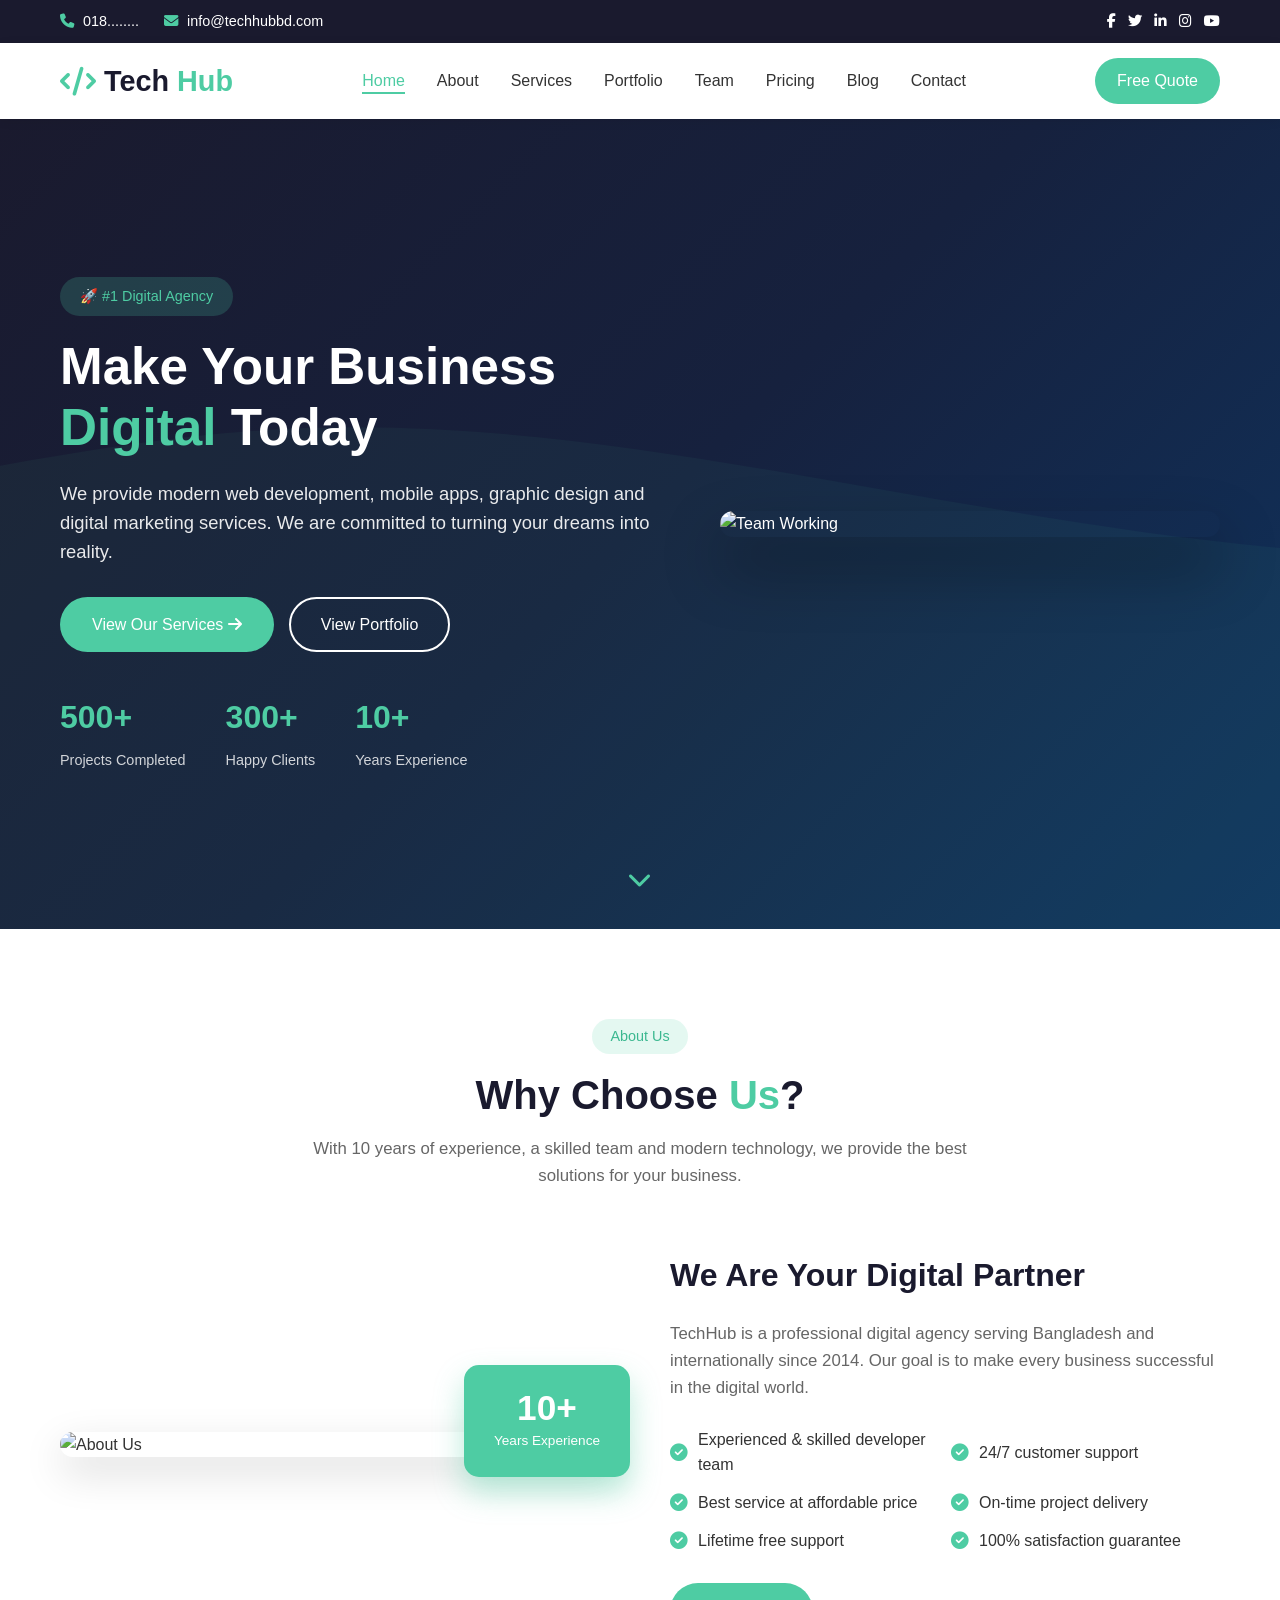
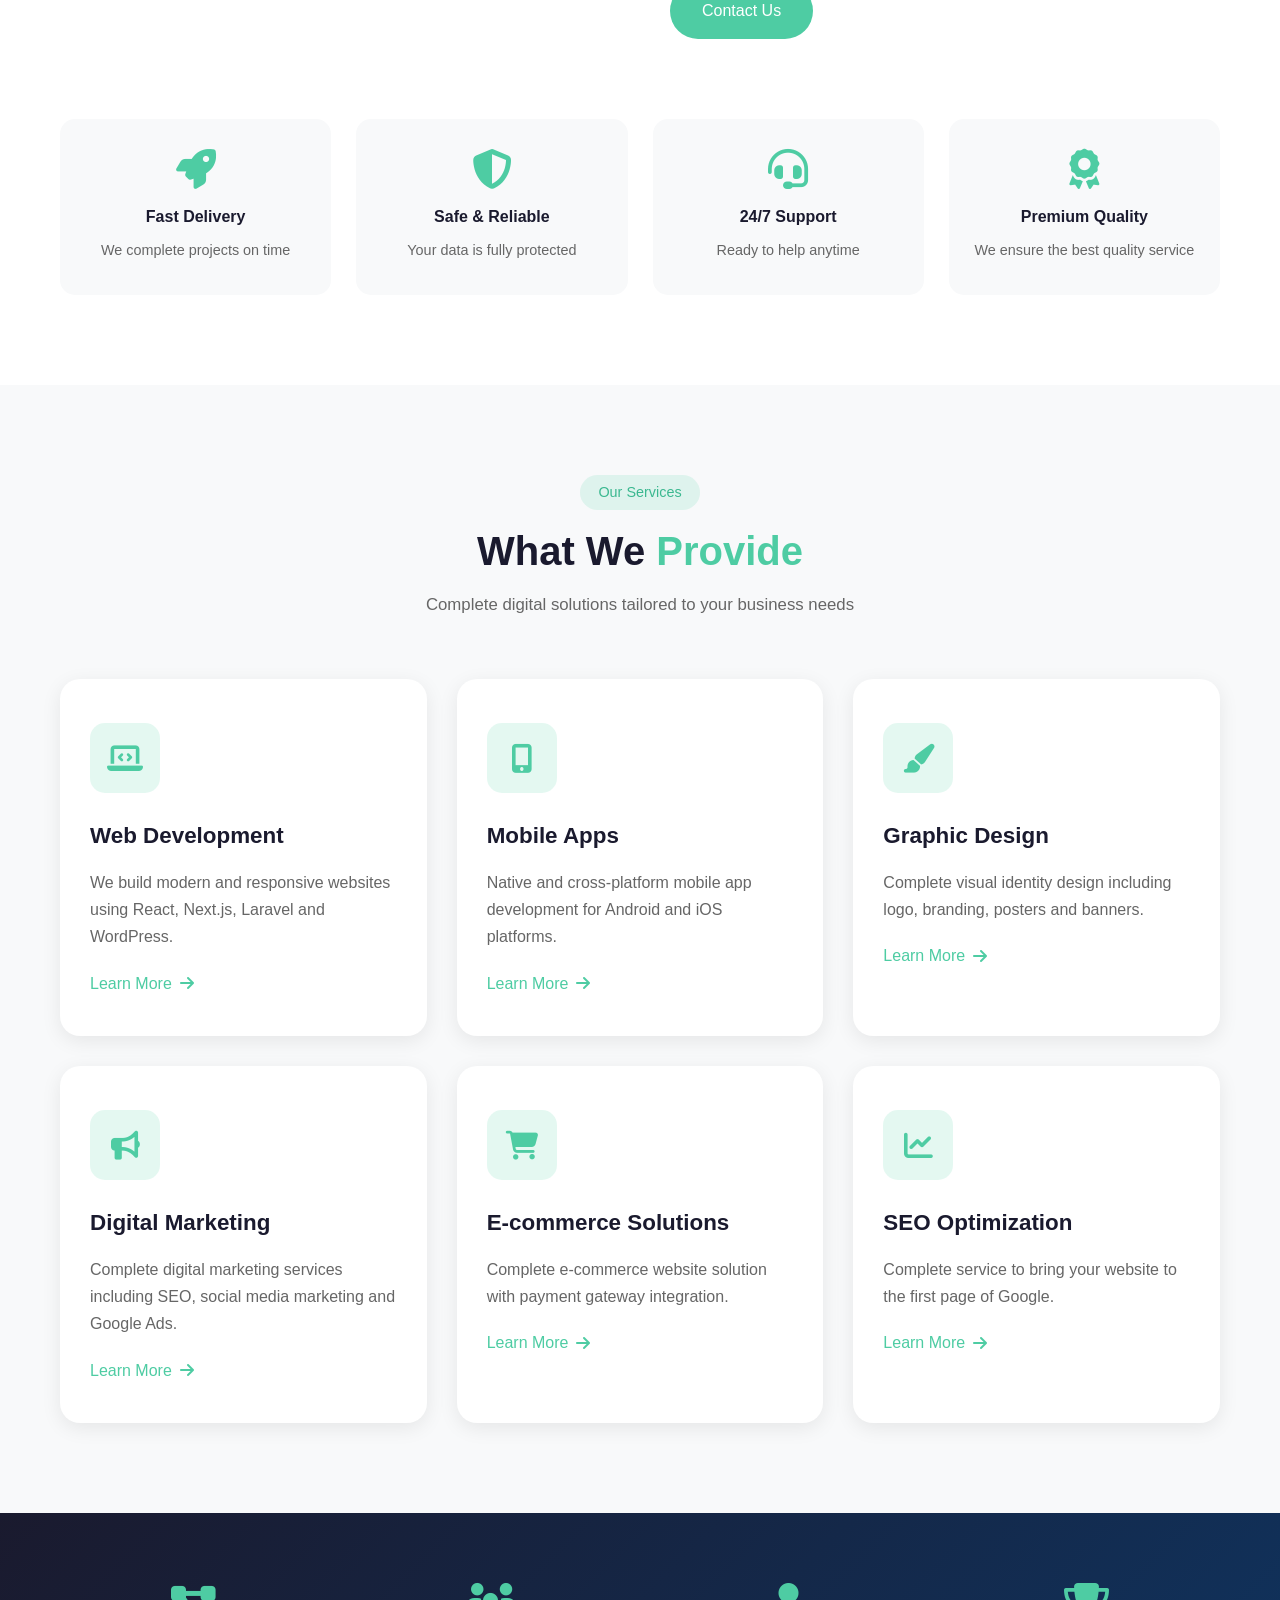
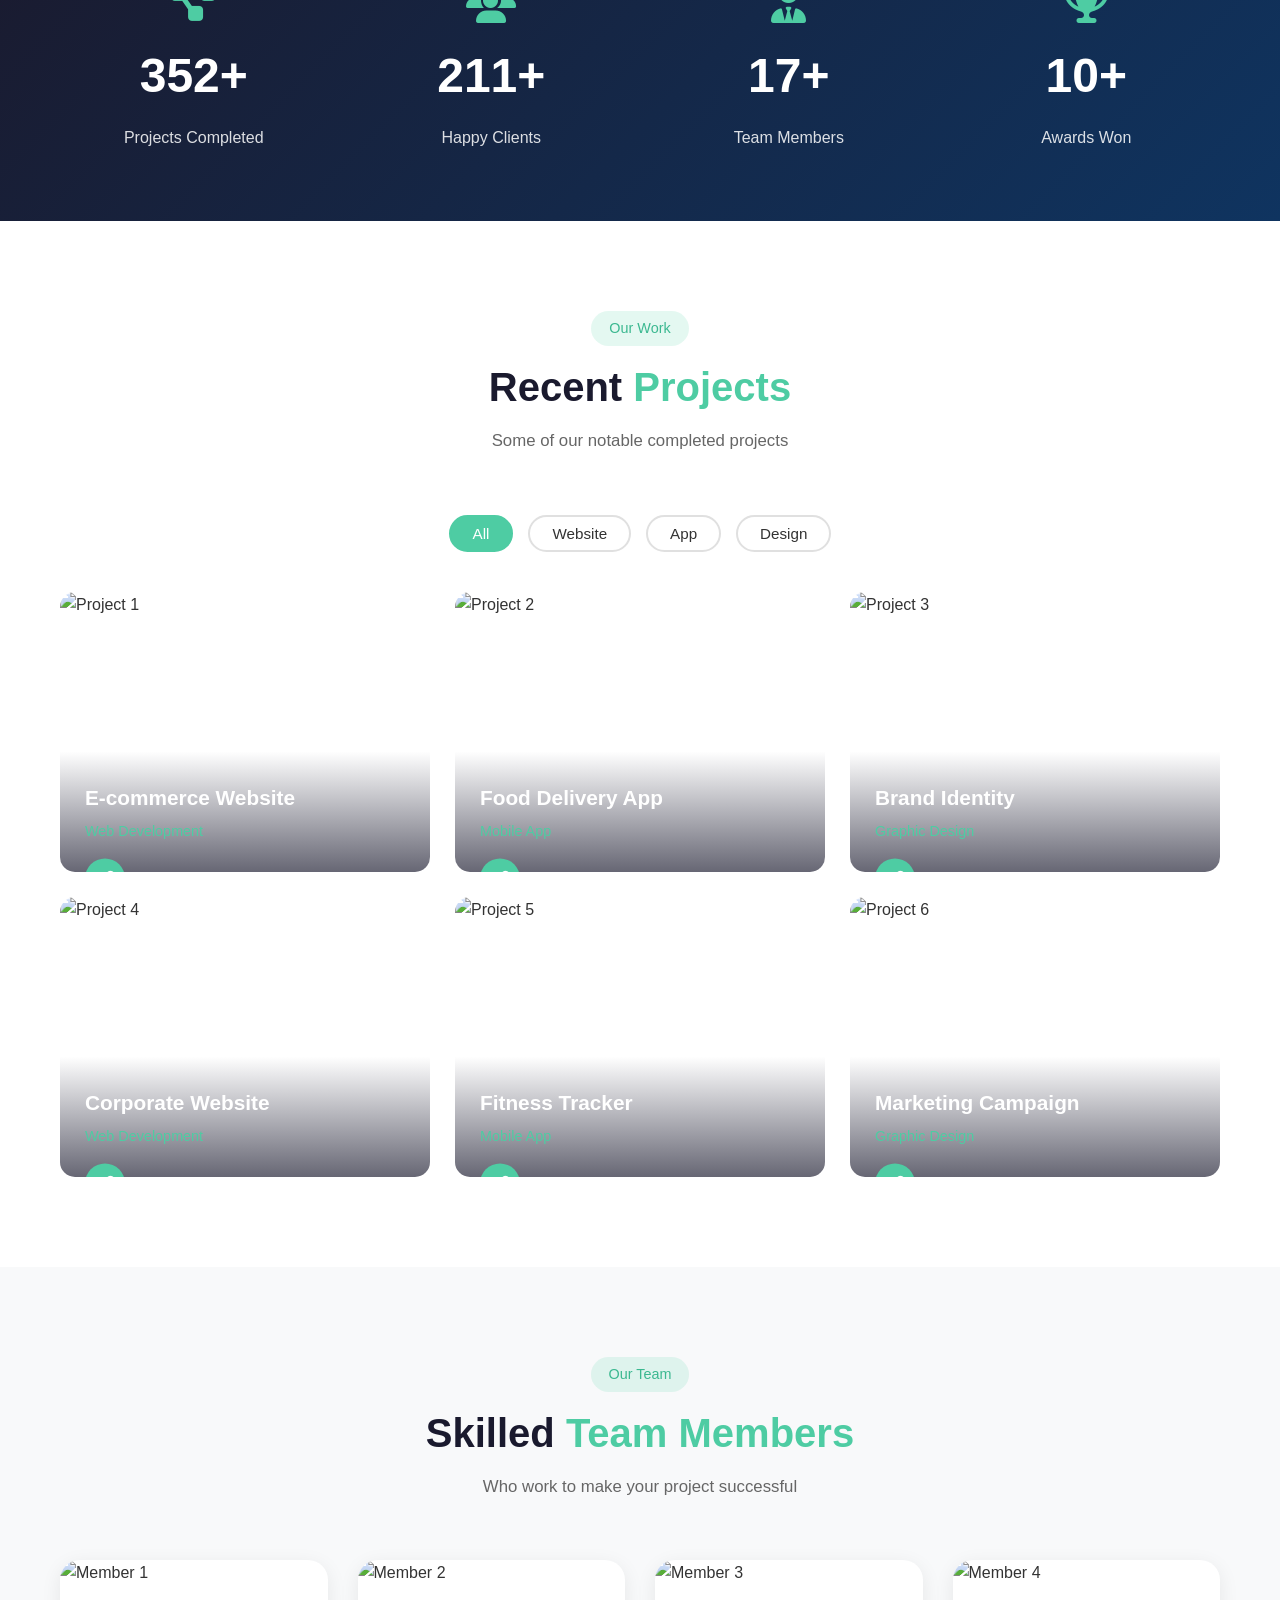
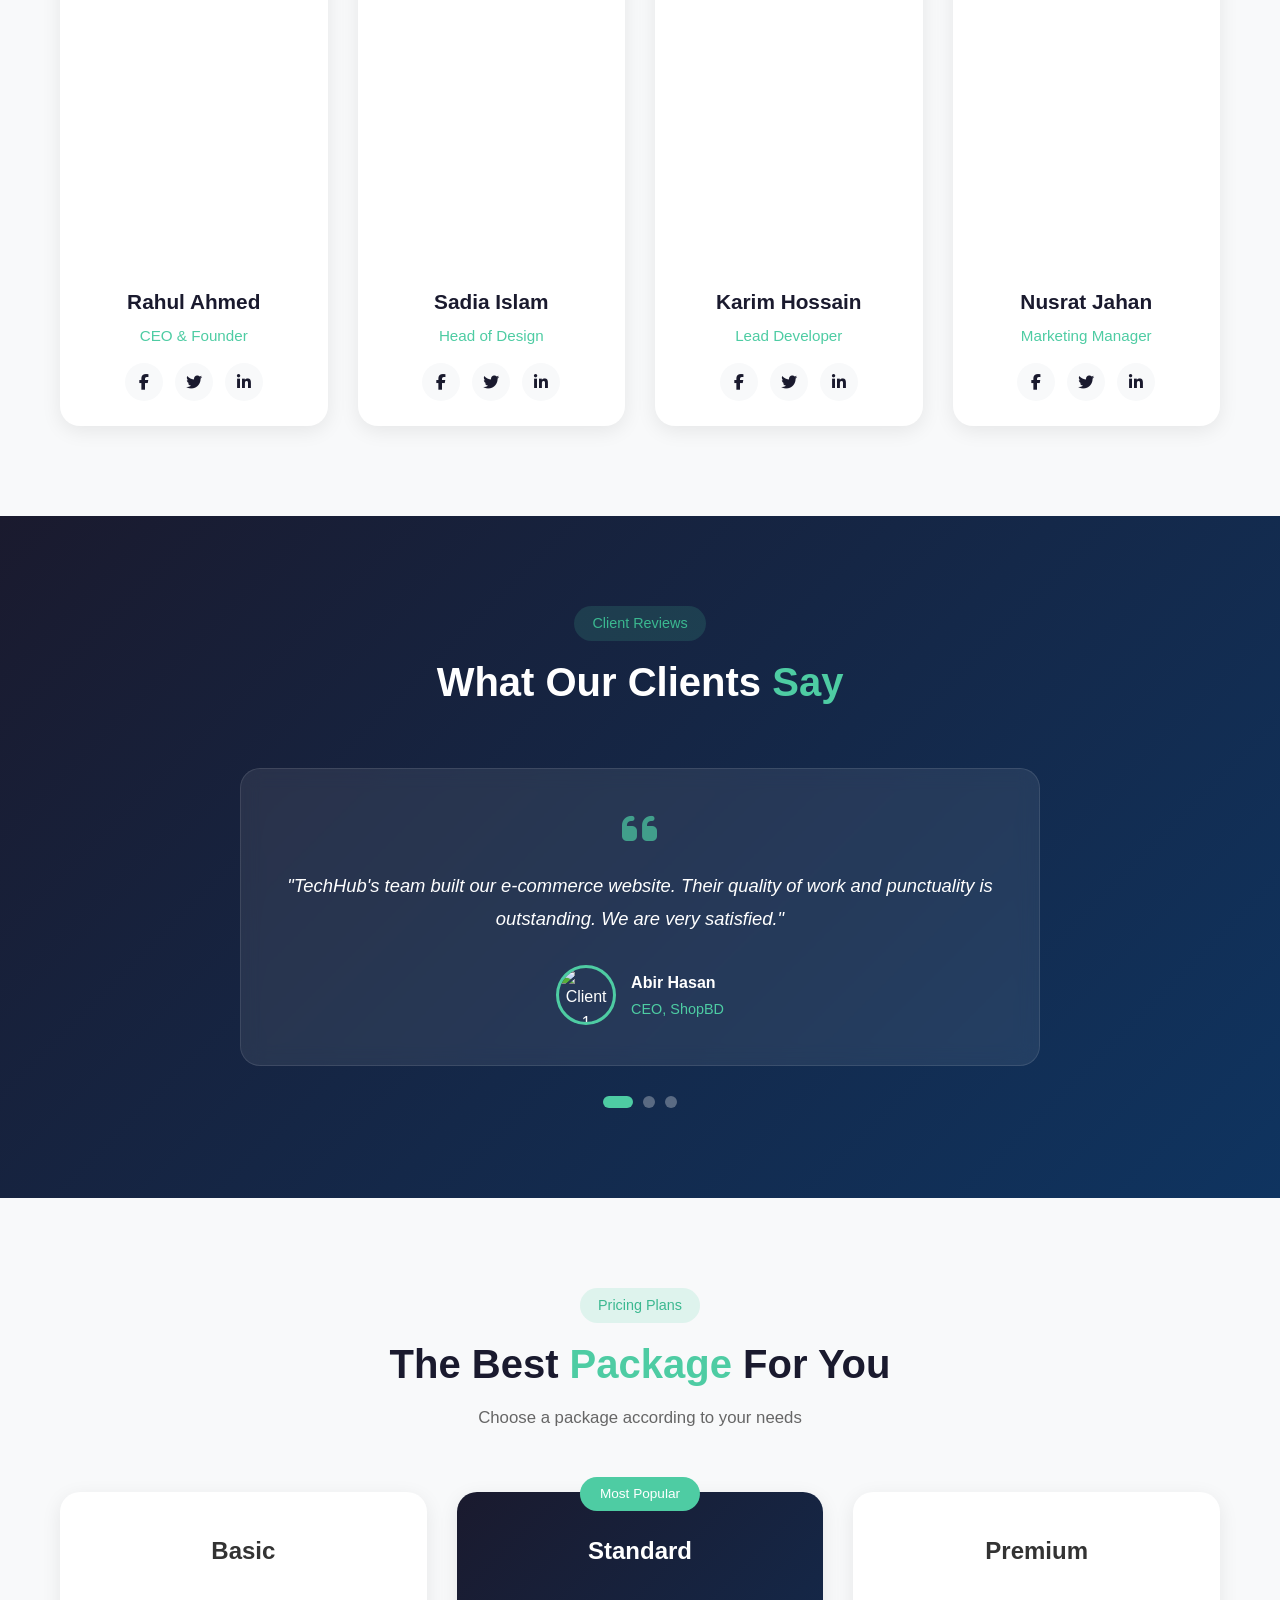
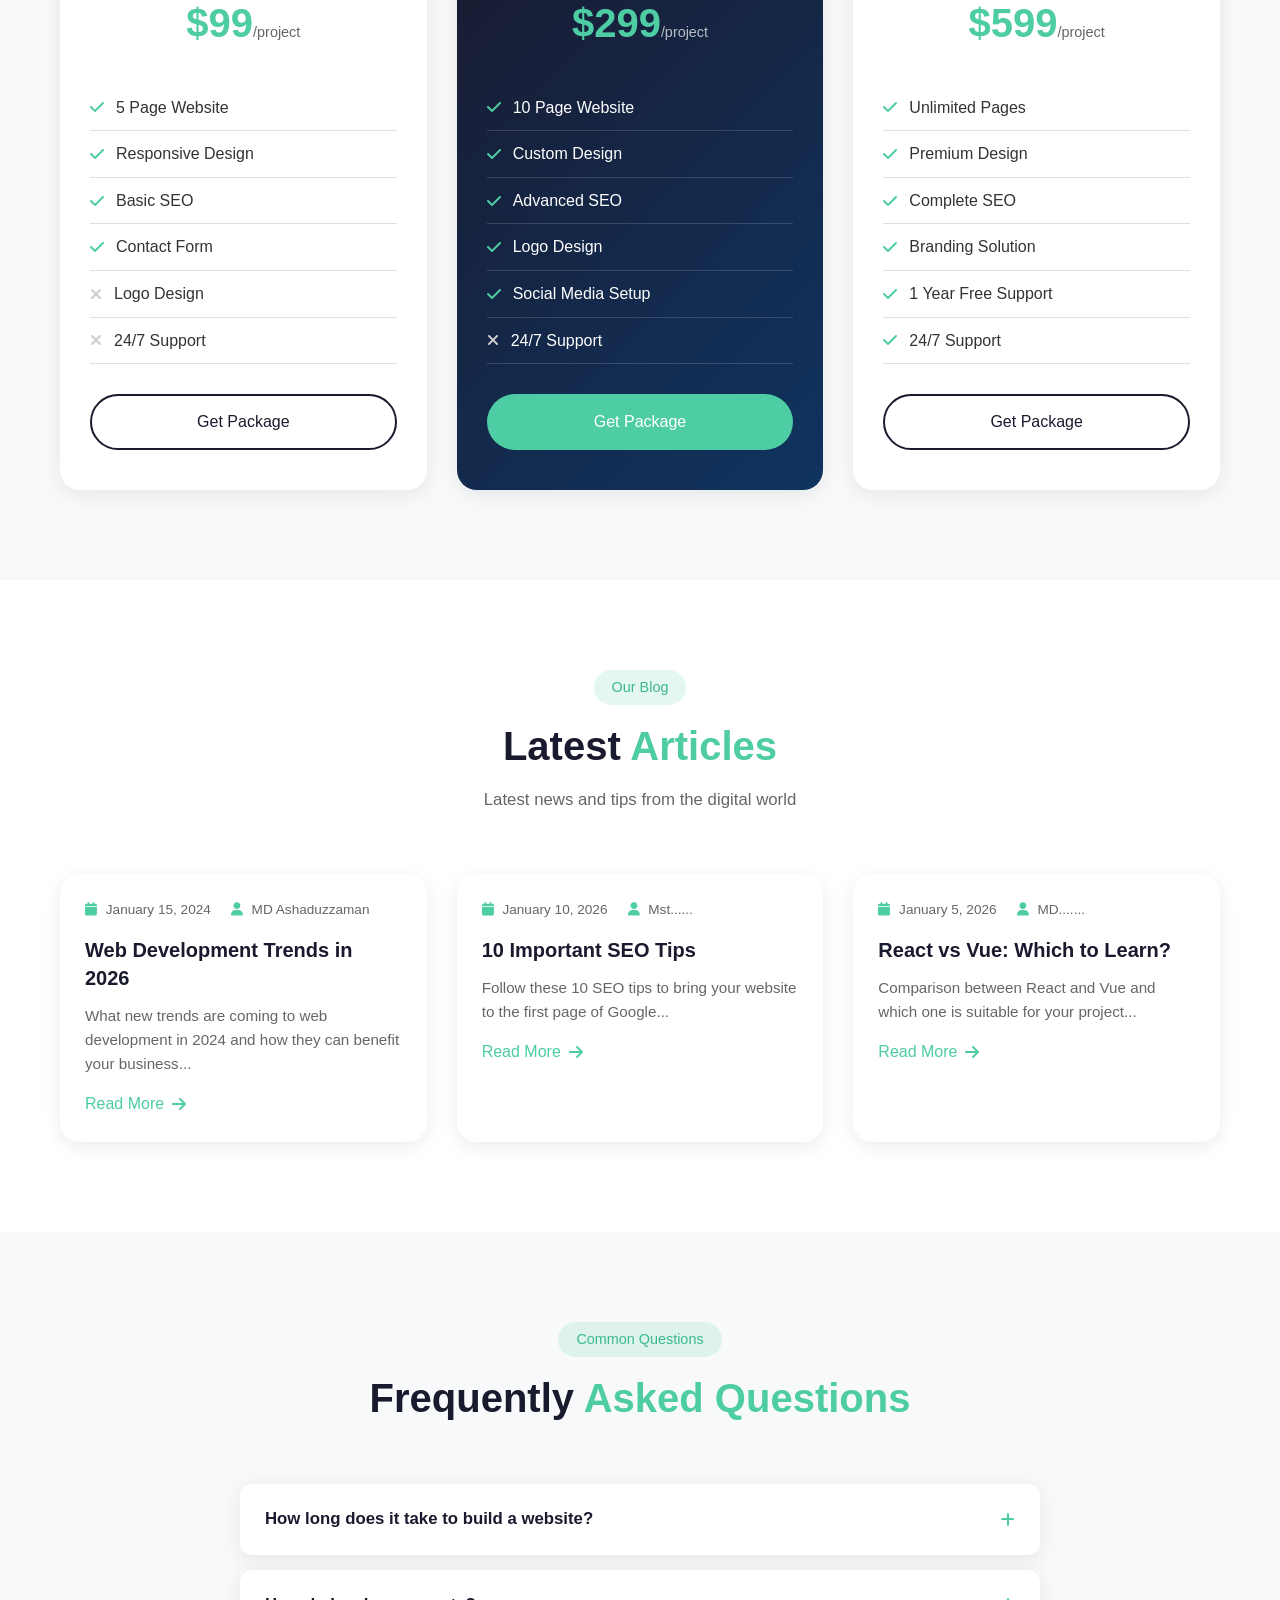
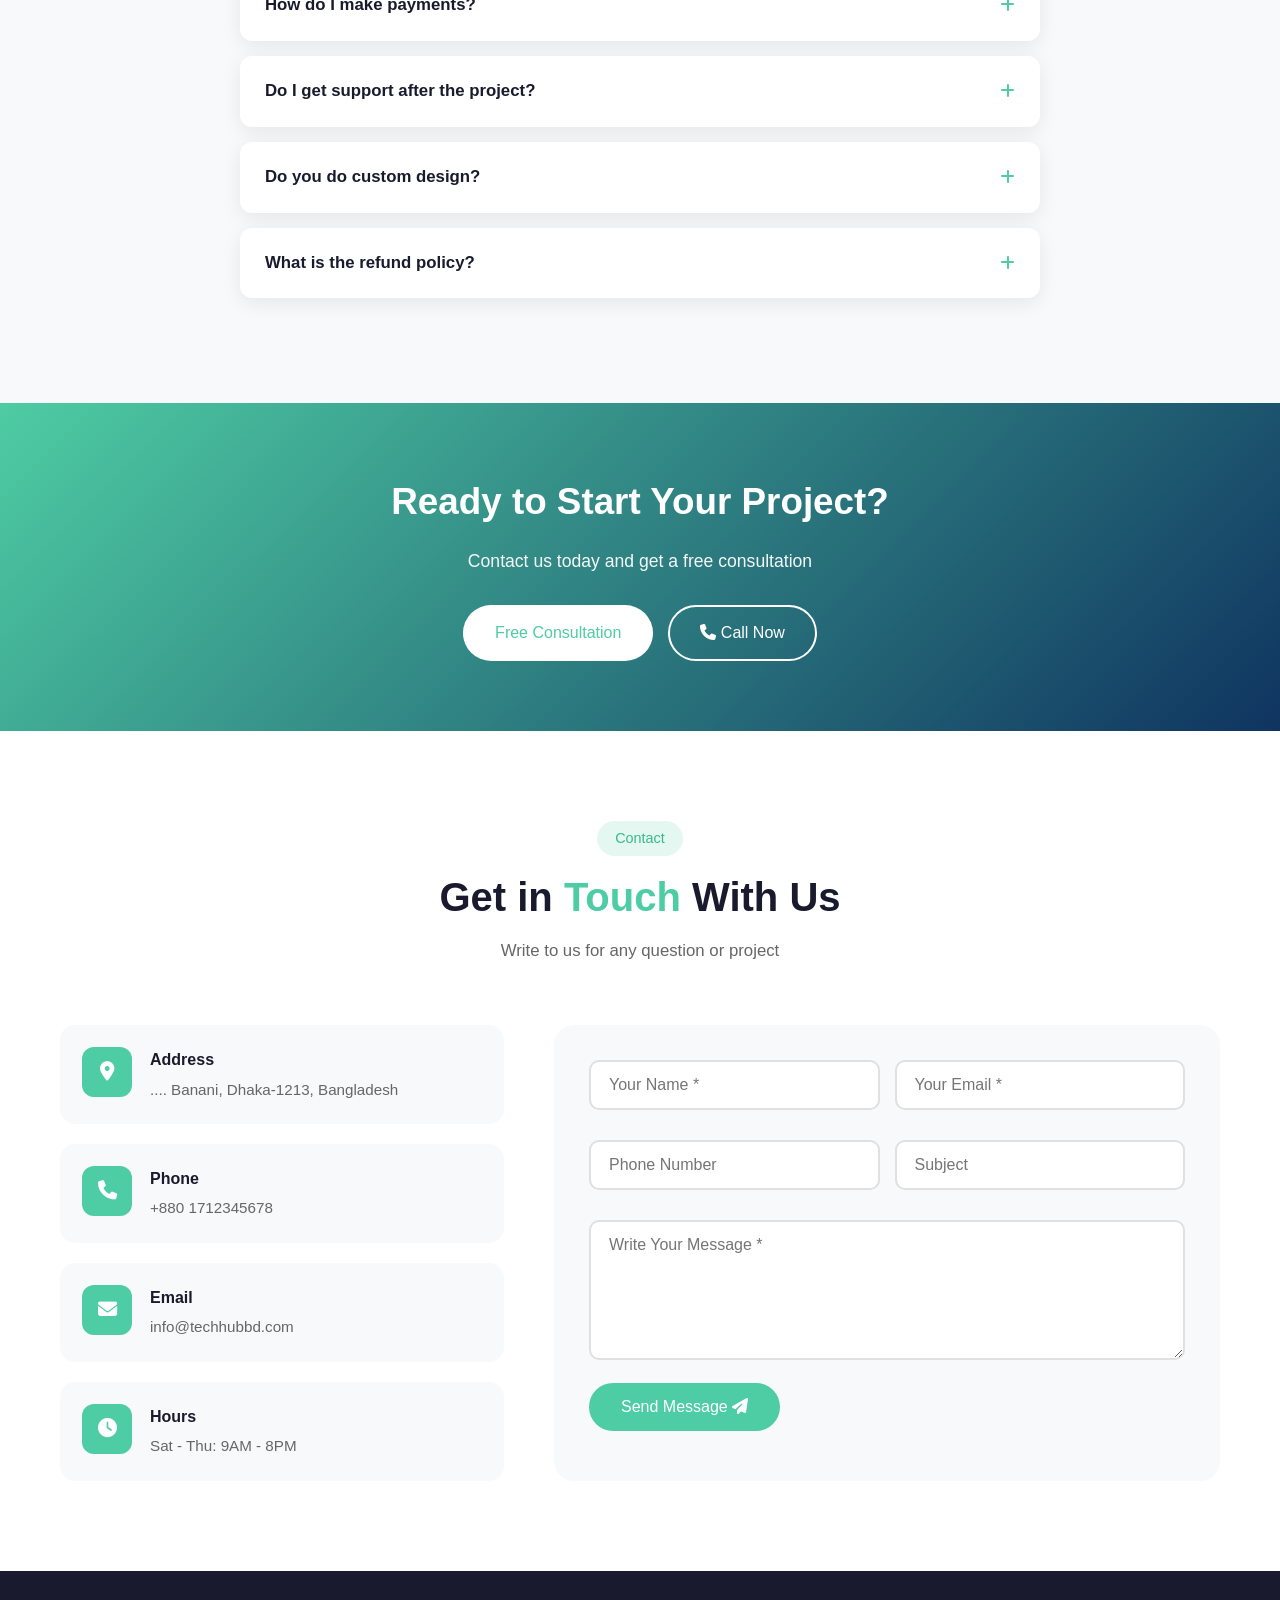
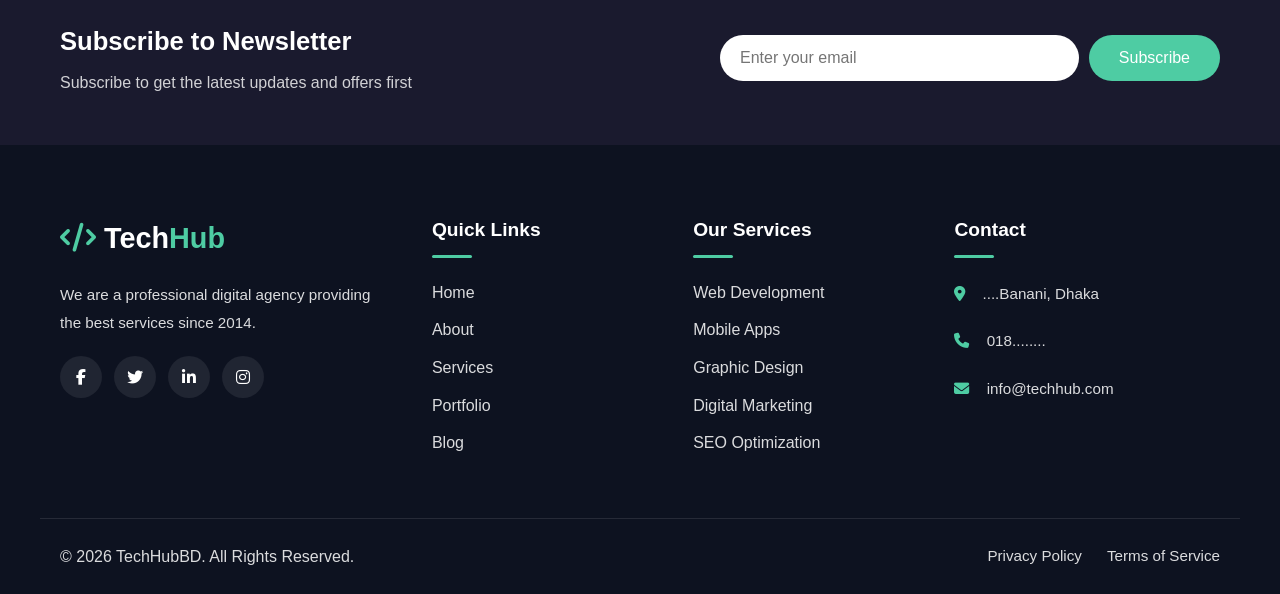
==== commit cde0773f: "Update contact information and blog details" ====
--- a/index.html
+++ b/index.html
@@ -15,8 +15,8 @@
     <div class="top-bar">
         <div class="container top-bar-content">
             <div class="top-info">
-                <span><i class="fas fa-phone"></i> +880 1712345678</span>
-                <span><i class="fas fa-envelope"></i> info@techhub.com</span>
+                <span><i class="fas fa-phone"></i> 018........ </span>
+                <span><i class="fas fa-envelope"></i> info@techhubbd.com</span>
             </div>
             <div class="top-social">
                 <a href="#"><i class="fab fa-facebook-f"></i></a>
@@ -464,23 +464,21 @@
             </div>
             <div class="blog-grid">
                 <article class="blog-card">
-                    <img src="https://images.unsplash.com/photo-1499750310107-5fef28a66643?w=500" alt="Blog 1">
                     <div class="blog-content">
                         <div class="blog-meta">
                             <span><i class="fas fa-calendar"></i> January 15, 2024</span>
-                            <span><i class="fas fa-user"></i> Rahul Ahmed</span>
-                        </div>
-                        <h3>Web Development Trends in 2024</h3>
+                            <span><i class="fas fa-user"></i> MD Ashaduzzaman </span>
+                        </div>
+                        <h3>Web Development Trends in 2026</h3>
                         <p>What new trends are coming to web development in 2024 and how they can benefit your business...</p>
                         <a href="#" class="read-more">Read More <i class="fas fa-arrow-right"></i></a>
                     </div>
                 </article>
                 <article class="blog-card">
-                    <img src="https://images.unsplash.com/photo-1611162617474-5b21e879e113?w=500" alt="Blog 2">
                     <div class="blog-content">
                         <div class="blog-meta">
-                            <span><i class="fas fa-calendar"></i> January 10, 2024</span>
-                            <span><i class="fas fa-user"></i> Sadia Islam</span>
+                            <span><i class="fas fa-calendar"></i> January 10, 2026</span>
+                            <span><i class="fas fa-user"></i> Mst......</span>
                         </div>
                         <h3>10 Important SEO Tips</h3>
                         <p>Follow these 10 SEO tips to bring your website to the first page of Google...</p>
@@ -488,11 +486,10 @@
                     </div>
                 </article>
                 <article class="blog-card">
-                    <img src="https://images.unsplash.com/photo-1552664730-d307ca884978?w=500" alt="Blog 3">
                     <div class="blog-content">
                         <div class="blog-meta">
-                            <span><i class="fas fa-calendar"></i> January 5, 2024</span>
-                            <span><i class="fas fa-user"></i> Karim Hossain</span>
+                            <span><i class="fas fa-calendar"></i> January 5, 2026</span>
+                            <span><i class="fas fa-user"></i> MD....... </span>
                         </div>
                         <h3>React vs Vue: Which to Learn?</h3>
                         <p>Comparison between React and Vue and which one is suitable for your project...</p>
@@ -567,7 +564,7 @@
             <p>Contact us today and get a free consultation</p>
             <div class="cta-buttons">
                 <a href="#contact" class="btn btn-primary">Free Consultation</a>
-                <a href="tel:+8801712345678" class="btn btn-outline-light"><i class="fas fa-phone"></i> Call Now</a>
+                <a href="tel:018........" class="btn btn-outline-light"><i class="fas fa-phone"></i> Call Now</a>
             </div>
         </div>
     </section>
@@ -586,7 +583,7 @@
                         <i class="fas fa-map-marker-alt"></i>
                         <div>
                             <h4>Address</h4>
-                            <p>123 Banani, Dhaka-1213, Bangladesh</p>
+                            <p>.... Banani, Dhaka-1213, Bangladesh</p>
                         </div>
                     </div>
                     <div class="info-box">
@@ -600,7 +597,7 @@
                         <i class="fas fa-envelope"></i>
                         <div>
                             <h4>Email</h4>
-                            <p>info@techhub.com</p>
+                            <p>info@techhubbd.com</p>
                         </div>
                     </div>
                     <div class="info-box">
@@ -676,14 +673,14 @@
             </div>
             <div class="footer-col">
                 <h4>Contact</h4>
-                <p><i class="fas fa-map-marker-alt"></i> 123 Banani, Dhaka</p>
-                <p><i class="fas fa-phone"></i> +880 1712345678</p>
+                <p><i class="fas fa-map-marker-alt"></i>....Banani, Dhaka</p>
+                <p><i class="fas fa-phone"></i> 018........</p>
                 <p><i class="fas fa-envelope"></i> info@techhub.com</p>
             </div>
         </div>
         <div class="footer-bottom">
             <div class="container">
-                <p>&copy; 2024 TechHub. All Rights Reserved.</p>
+                <p>&copy; 2026 TechHubBD. All Rights Reserved.</p>
                 <div class="footer-links">
                     <a href="#">Privacy Policy</a>
                     <a href="#">Terms of Service</a>
--- a/style.css
+++ b/style.css
@@ -1,344 +1,1708 @@
-/* ===== RESET ===== */
+/* ===== Reset ===== */
 * {
-  margin: 0;
-  padding: 0;
-  box-sizing: border-box;
-  font-family: 'Segoe UI', 'SolaimanLipi', Tahoma, sans-serif;
+    margin: 0;
+    padding: 0;
+    box-sizing: border-box;
+}
+
+:root {
+    --primary: #4ecca3;
+    --primary-dark: #3bb890;
+    --secondary: #1a1a2e;
+    --dark: #16213e;
+    --accent: #0f3460;
+    --text: #333;
+    --text-light: #666;
+    --light: #f8f9fa;
+    --white: #ffffff;
+    --border: #e0e0e0;
+    --shadow: 0 5px 20px rgba(0,0,0,0.08);
+    --shadow-lg: 0 15px 40px rgba(0,0,0,0.15);
+}
+
+html {
+    scroll-behavior: smooth;
 }
 
 body {
-  background: #f5f5f5;
-  color: #222;
+    font-family: 'Poppins', 'Segoe UI', sans-serif;
+    line-height: 1.6;
+    color: var(--text);
+    overflow-x: hidden;
+}
+
+a {
+    text-decoration: none;
+    color: inherit;
+}
+
+ul {
+    list-style: none;
+}
+
+img {
+    max-width: 100%;
+    display: block;
 }
 
 .container {
-  max-width: 1200px;
-  margin: 0 auto;
-  padding: 0 15px;
-}
-
-a { text-decoration: none; color: inherit; }
-button { cursor: pointer; border: none; }
-
-/* ===== HEADER ===== */
-.header {
-  background: #2c3e50;
-  color: #fff;
-  padding: 12px 0;
-  position: sticky;
-  top: 0;
-  z-index: 100;
-  box-shadow: 0 2px 8px rgba(0,0,0,0.15);
-}
-
-.header-inner {
-  display: flex;
-  align-items: center;
-  justify-content: space-between;
-  gap: 15px;
-  flex-wrap: wrap;
+    max-width: 1200px;
+    margin: 0 auto;
+    padding: 0 20px;
+}
+
+.highlight {
+    color: var(--primary);
+}
+
+/* ===== Top Bar ===== */
+.top-bar {
+    background: var(--secondary);
+    color: var(--white);
+    padding: 10px 0;
+    font-size: 0.9rem;
+}
+
+.top-bar-content {
+    display: flex;
+    justify-content: space-between;
+    align-items: center;
+    flex-wrap: wrap;
+    gap: 10px;
+}
+
+.top-info {
+    display: flex;
+    gap: 25px;
+    flex-wrap: wrap;
+}
+
+.top-info span i {
+    color: var(--primary);
+    margin-right: 5px;
+}
+
+.top-social {
+    display: flex;
+    gap: 12px;
+}
+
+.top-social a {
+    color: var(--white);
+    transition: color 0.3s;
+    font-size: 0.9rem;
+}
+
+.top-social a:hover {
+    color: var(--primary);
+}
+
+/* ===== Navigation ===== */
+.navbar {
+    background: var(--white);
+    padding: 15px 0;
+    position: sticky;
+    top: 0;
+    z-index: 1000;
+    box-shadow: 0 2px 10px rgba(0,0,0,0.08);
+    transition: all 0.3s;
+}
+
+.navbar.scrolled {
+    padding: 10px 0;
+    box-shadow: 0 5px 20px rgba(0,0,0,0.12);
+}
+
+.nav-container {
+    display: flex;
+    justify-content: space-between;
+    align-items: center;
 }
 
 .logo {
-  font-size: 22px;
-  font-weight: 700;
-  color: #fff;
-}
-
-.search-box {
-  flex: 1;
-  display: flex;
-  max-width: 500px;
-  background: #fff;
-  border-radius: 6px;
-  overflow: hidden;
-}
-
-.search-box input {
-  flex: 1;
-  padding: 9px 14px;
-  border: none;
-  outline: none;
-  font-size: 15px;
-}
-
-.search-box button {
-  background: #e74c3c;
-  color: #fff;
-  padding: 0 18px;
-  font-size: 16px;
-}
-
-.nav {
-  display: flex;
-  gap: 18px;
-  align-items: center;
-  font-size: 15px;
-}
-
-.nav a { color: #fff; position: relative; }
-.nav a:hover { color: #f39c12; }
-
-.cart-count {
-  background: #e74c3c;
-  color: #fff;
-  font-size: 12px;
-  padding: 1px 7px;
-  border-radius: 20px;
-  margin-left: 3px;
-}
-
-/* ===== CATEGORY BAR ===== */
-.category-bar {
-  background: #fff;
-  padding: 12px 0;
-  border-bottom: 1px solid #eee;
-}
-
-.category-bar .container {
-  display: flex;
-  gap: 10px;
-  overflow-x: auto;
-}
-
-.cat-btn {
-  padding: 7px 16px;
-  background: #f0f0f0;
-  border-radius: 20px;
-  font-size: 14px;
-  white-space: nowrap;
-  transition: 0.2s;
-}
-
-.cat-btn:hover { background: #ddd; }
-.cat-btn.active { background: #2c3e50; color: #fff; }
-
-/* ===== PRODUCTS ===== */
-.section-title {
-  margin: 25px 0 15px;
-  font-size: 22px;
-  color: #2c3e50;
-}
-
-.product-grid {
-  display: grid;
-  grid-template-columns: repeat(auto-fill, minmax(210px, 1fr));
-  gap: 18px;
-  margin-bottom: 40px;
-}
-
-.product-card {
-  background: #fff;
-  border-radius: 10px;
-  overflow: hidden;
-  box-shadow: 0 2px 8px rgba(0,0,0,0.07);
-  transition: 0.25s;
-  display: flex;
-  flex-direction: column;
-}
-
-.product-card:hover {
-  transform: translateY(-4px);
-  box-shadow: 0 8px 20px rgba(0,0,0,0.13);
-}
-
-.product-card img {
-  width: 100%;
-  height: 180px;
-  object-fit: cover;
-  background: #eee;
-}
-
-.product-info {
-  padding: 12px;
-  flex: 1;
-  display: flex;
-  flex-direction: column;
-}
-
-.product-info h3 {
-  font-size: 15px;
-  margin-bottom: 6px;
-  color: #222;
-  height: 40px;
-  overflow: hidden;
-}
-
-.product-info .price {
-  font-size: 18px;
-  color: #e74c3c;
-  font-weight: 700;
-  margin: 6px 0;
-}
-
-.product-info .old-price {
-  color: #999;
-  font-size: 13px;
-  text-decoration: line-through;
-  margin-left: 6px;
-}
-
-.btn-add {
-  background: #27ae60;
-  color: #fff;
-  padding: 9px;
-  border-radius: 6px;
-  font-size: 14px;
-  width: 100%;
-  margin-top: auto;
-  transition: 0.2s;
-}
-
-.btn-add:hover { background: #219150; }
-
-.no-result {
-  text-align: center;
-  padding: 40px;
-  color: #777;
-  font-size: 18px;
-}
-
-/* ===== FOOTER ===== */
+    font-size: 1.8rem;
+    font-weight: 700;
+    color: var(--secondary);
+    display: flex;
+    align-items: center;
+    gap: 8px;
+}
+
+.logo i {
+    color: var(--primary);
+}
+
+.logo span {
+    color: var(--primary);
+}
+
+.nav-menu {
+    display: flex;
+    gap: 2rem;
+}
+
+.nav-menu a {
+    color: var(--text);
+    font-weight: 500;
+    position: relative;
+    transition: color 0.3s;
+    padding: 5px 0;
+}
+
+.nav-menu a::after {
+    content: '';
+    position: absolute;
+    bottom: 0;
+    left: 0;
+    width: 0;
+    height: 2px;
+    background: var(--primary);
+    transition: width 0.3s;
+}
+
+.nav-menu a:hover,
+.nav-menu a.active {
+    color: var(--primary);
+}
+
+.nav-menu a:hover::after,
+.nav-menu a.active::after {
+    width: 100%;
+}
+
+.nav-right {
+    display: flex;
+    align-items: center;
+    gap: 20px;
+}
+
+.btn-quote {
+    background: var(--primary);
+    color: var(--white);
+    padding: 10px 22px;
+    border-radius: 30px;
+    font-weight: 500;
+    transition: all 0.3s;
+}
+
+.btn-quote:hover {
+    background: var(--primary-dark);
+    transform: translateY(-2px);
+    box-shadow: 0 8px 20px rgba(78, 204, 163, 0.3);
+}
+
+.hamburger {
+    display: none;
+    flex-direction: column;
+    gap: 5px;
+    cursor: pointer;
+}
+
+.hamburger span {
+    width: 25px;
+    height: 3px;
+    background: var(--secondary);
+    border-radius: 3px;
+    transition: 0.3s;
+}
+
+.hamburger.active span:nth-child(1) {
+    transform: rotate(45deg) translate(6px, 6px);
+}
+
+.hamburger.active span:nth-child(2) {
+    opacity: 0;
+}
+
+.hamburger.active span:nth-child(3) {
+    transform: rotate(-45deg) translate(6px, -6px);
+}
+
+/* ===== Buttons ===== */
+.btn {
+    display: inline-block;
+    padding: 13px 30px;
+    border-radius: 30px;
+    font-weight: 500;
+    cursor: pointer;
+    transition: all 0.3s;
+    border: 2px solid transparent;
+    font-size: 1rem;
+    font-family: inherit;
+}
+
+.btn-primary {
+    background: var(--primary);
+    color: var(--white);
+}
+
+.btn-primary:hover {
+    background: var(--primary-dark);
+    transform: translateY(-3px);
+    box-shadow: 0 10px 25px rgba(78, 204, 163, 0.4);
+}
+
+.btn-outline {
+    background: transparent;
+    color: var(--white);
+    border-color: var(--white);
+}
+
+.btn-outline:hover {
+    background: var(--white);
+    color: var(--secondary);
+}
+
+.btn-outline-dark {
+    background: transparent;
+    color: var(--secondary);
+    border-color: var(--secondary);
+}
+
+.btn-outline-dark:hover {
+    background: var(--secondary);
+    color: var(--white);
+}
+
+.btn-outline-light {
+    background: transparent;
+    color: var(--white);
+    border-color: var(--white);
+}
+
+.btn-outline-light:hover {
+    background: var(--white);
+    color: var(--secondary);
+}
+
+/* ===== Section Header ===== */
+.section-header {
+    text-align: center;
+    max-width: 700px;
+    margin: 0 auto 60px;
+}
+
+.section-tag {
+    display: inline-block;
+    background: rgba(78, 204, 163, 0.15);
+    color: var(--primary-dark);
+    padding: 6px 18px;
+    border-radius: 30px;
+    font-size: 0.9rem;
+    font-weight: 500;
+    margin-bottom: 15px;
+}
+
+.section-header h2 {
+    font-size: 2.5rem;
+    color: var(--secondary);
+    margin-bottom: 15px;
+    line-height: 1.3;
+}
+
+.section-header p {
+    color: var(--text-light);
+    font-size: 1.05rem;
+}
+
+/* ===== Hero ===== */
+.hero {
+    position: relative;
+    min-height: 90vh;
+    background: linear-gradient(135deg, #1a1a2e 0%, #16213e 50%, #0f3460 100%);
+    display: flex;
+    align-items: center;
+    color: var(--white);
+    overflow: hidden;
+    padding: 60px 0;
+}
+
+.hero-overlay {
+    position: absolute;
+    top: 0;
+    left: 0;
+    width: 100%;
+    height: 100%;
+    background: url('data:image/svg+xml,<svg xmlns="http://www.w3.org/2000/svg" viewBox="0 0 1440 320"><path fill="%234ecca3" fill-opacity="0.05" d="M0,96L48,112C96,128,192,160,288,160C384,160,480,128,576,122.7C672,117,768,139,864,154.7C960,171,1056,181,1152,165.3C1248,149,1344,107,1392,85.3L1440,64L1440,320L1392,320C1344,320,1248,320,1152,320C1056,320,960,320,864,320C768,320,672,320,576,320C480,320,384,320,288,320C192,320,96,320,48,320L0,320Z"></path></svg>');
+    background-size: cover;
+    background-position: bottom;
+}
+
+.hero-container {
+    position: relative;
+    z-index: 2;
+    display: grid;
+    grid-template-columns: 1.2fr 1fr;
+    gap: 60px;
+    align-items: center;
+}
+
+.hero-tag {
+    display: inline-block;
+    background: rgba(78, 204, 163, 0.2);
+    color: var(--primary);
+    padding: 8px 20px;
+    border-radius: 30px;
+    font-size: 0.9rem;
+    margin-bottom: 20px;
+    animation: fadeInUp 0.8s ease;
+}
+
+.hero-content h1 {
+    font-size: 3.2rem;
+    line-height: 1.2;
+    margin-bottom: 20px;
+    animation: fadeInUp 0.8s ease 0.1s backwards;
+}
+
+.hero-content p {
+    font-size: 1.15rem;
+    margin-bottom: 30px;
+    opacity: 0.9;
+    animation: fadeInUp 0.8s ease 0.2s backwards;
+}
+
+.hero-buttons {
+    display: flex;
+    gap: 15px;
+    flex-wrap: wrap;
+    margin-bottom: 40px;
+    animation: fadeInUp 0.8s ease 0.3s backwards;
+}
+
+.hero-stats {
+    display: flex;
+    gap: 40px;
+    animation: fadeInUp 0.8s ease 0.4s backwards;
+}
+
+.stat h3 {
+    font-size: 2rem;
+    color: var(--primary);
+    margin-bottom: 5px;
+}
+
+.stat p {
+    font-size: 0.9rem;
+    opacity: 0.8;
+    margin: 0;
+}
+
+.hero-image img {
+    border-radius: 20px;
+    box-shadow: 0 30px 60px rgba(0,0,0,0.4);
+    animation: fadeInRight 1s ease;
+}
+
+.scroll-down {
+    position: absolute;
+    bottom: 30px;
+    left: 50%;
+    transform: translateX(-50%);
+    z-index: 2;
+}
+
+.scroll-down a {
+    color: var(--primary);
+    font-size: 1.5rem;
+    animation: bounce 2s infinite;
+}
+
+@keyframes fadeInUp {
+    from { opacity: 0; transform: translateY(30px); }
+    to { opacity: 1; transform: translateY(0); }
+}
+
+@keyframes fadeInRight {
+    from { opacity: 0; transform: translateX(50px); }
+    to { opacity: 1; transform: translateX(0); }
+}
+
+@keyframes bounce {
+    0%, 100% { transform: translateY(0); }
+    50% { transform: translateY(-10px); }
+}
+
+/* ===== Section Padding ===== */
+section {
+    padding: 90px 0;
+}
+
+/* ===== About ===== */
+.about {
+    background: var(--white);
+}
+
+.about-grid {
+    display: grid;
+    grid-template-columns: 1fr 1fr;
+    gap: 60px;
+    align-items: center;
+    margin-bottom: 80px;
+}
+
+.about-image {
+    position: relative;
+}
+
+.about-image img {
+    border-radius: 20px;
+    box-shadow: var(--shadow-lg);
+}
+
+.experience-badge {
+    position: absolute;
+    bottom: -20px;
+    right: -20px;
+    background: var(--primary);
+    color: var(--white);
+    padding: 25px 30px;
+    border-radius: 15px;
+    text-align: center;
+    box-shadow: 0 15px 30px rgba(78, 204, 163, 0.4);
+}
+
+.experience-badge h3 {
+    font-size: 2.2rem;
+    line-height: 1;
+    margin-bottom: 5px;
+}
+
+.experience-badge p {
+    font-size: 0.85rem;
+}
+
+.about-content h3 {
+    font-size: 2rem;
+    color: var(--secondary);
+    margin-bottom: 20px;
+}
+
+.about-content > p {
+    color: var(--text-light);
+    margin-bottom: 25px;
+    font-size: 1.05rem;
+}
+
+.about-list {
+    display: grid;
+    grid-template-columns: 1fr 1fr;
+    gap: 12px;
+    margin-bottom: 30px;
+}
+
+.about-list li {
+    display: flex;
+    align-items: center;
+    gap: 10px;
+    color: var(--text);
+}
+
+.about-list i {
+    color: var(--primary);
+    font-size: 1.1rem;
+}
+
+/* Feature Boxes */
+.features-grid {
+    display: grid;
+    grid-template-columns: repeat(auto-fit, minmax(220px, 1fr));
+    gap: 25px;
+}
+
+.feature-box {
+    background: var(--light);
+    padding: 30px 25px;
+    border-radius: 15px;
+    text-align: center;
+    transition: all 0.3s;
+    border-bottom: 3px solid transparent;
+}
+
+.feature-box:hover {
+    transform: translateY(-8px);
+    border-bottom-color: var(--primary);
+    box-shadow: var(--shadow);
+}
+
+.feature-box i {
+    font-size: 2.5rem;
+    color: var(--primary);
+    margin-bottom: 15px;
+}
+
+.feature-box h4 {
+    color: var(--secondary);
+    margin-bottom: 10px;
+}
+
+.feature-box p {
+    color: var(--text-light);
+    font-size: 0.9rem;
+}
+
+/* ===== Services ===== */
+.services {
+    background: var(--light);
+}
+
+.services-grid {
+    display: grid;
+    grid-template-columns: repeat(auto-fit, minmax(300px, 1fr));
+    gap: 30px;
+}
+
+.service-card {
+    background: var(--white);
+    padding: 40px 30px;
+    border-radius: 20px;
+    box-shadow: var(--shadow);
+    transition: all 0.4s;
+    position: relative;
+    overflow: hidden;
+    border-top: 4px solid transparent;
+}
+
+.service-card::before {
+    content: '';
+    position: absolute;
+    top: 0;
+    left: 0;
+    width: 100%;
+    height: 0;
+    background: linear-gradient(135deg, var(--primary), var(--accent));
+    transition: height 0.4s;
+    z-index: 0;
+}
+
+.service-card:hover {
+    transform: translateY(-10px);
+    box-shadow: var(--shadow-lg);
+    border-top-color: var(--primary);
+}
+
+.service-icon {
+    width: 70px;
+    height: 70px;
+    background: rgba(78, 204, 163, 0.15);
+    color: var(--primary);
+    display: flex;
+    align-items: center;
+    justify-content: center;
+    font-size: 1.8rem;
+    border-radius: 15px;
+    margin-bottom: 25px;
+    transition: all 0.3s;
+}
+
+.service-card:hover .service-icon {
+    background: var(--primary);
+    color: var(--white);
+    transform: rotate(-5deg) scale(1.1);
+}
+
+.service-card h3 {
+    font-size: 1.4rem;
+    color: var(--secondary);
+    margin-bottom: 15px;
+}
+
+.service-card p {
+    color: var(--text-light);
+    margin-bottom: 20px;
+    line-height: 1.7;
+}
+
+.service-link {
+    color: var(--primary);
+    font-weight: 500;
+    display: inline-flex;
+    align-items: center;
+    gap: 8px;
+    transition: gap 0.3s;
+}
+
+.service-link:hover {
+    gap: 15px;
+}
+
+/* ===== Counter ===== */
+.counters {
+    background: linear-gradient(135deg, var(--secondary), var(--accent));
+    color: var(--white);
+    padding: 70px 0;
+}
+
+.counters-grid {
+    display: grid;
+    grid-template-columns: repeat(auto-fit, minmax(200px, 1fr));
+    gap: 30px;
+    text-align: center;
+}
+
+.counter-box i {
+    font-size: 2.5rem;
+    color: var(--primary);
+    margin-bottom: 15px;
+}
+
+.counter-box h3 {
+    font-size: 3rem;
+    margin-bottom: 10px;
+    color: var(--white);
+}
+
+.counter-box p {
+    opacity: 0.85;
+}
+
+/* ===== Portfolio ===== */
+.portfolio-filter {
+    display: flex;
+    justify-content: center;
+    gap: 15px;
+    margin-bottom: 40px;
+    flex-wrap: wrap;
+}
+
+.filter-btn {
+    background: transparent;
+    border: 2px solid var(--border);
+    color: var(--text);
+    padding: 8px 22px;
+    border-radius: 30px;
+    cursor: pointer;
+    font-family: inherit;
+    font-size: 0.95rem;
+    transition: all 0.3s;
+}
+
+.filter-btn.active,
+.filter-btn:hover {
+    background: var(--primary);
+    border-color: var(--primary);
+    color: var(--white);
+}
+
+.portfolio-grid {
+    display: grid;
+    grid-template-columns: repeat(auto-fit, minmax(300px, 1fr));
+    gap: 25px;
+}
+
+.portfolio-item {
+    position: relative;
+    border-radius: 15px;
+    overflow: hidden;
+    height: 280px;
+    cursor: pointer;
+}
+
+.portfolio-item img {
+    width: 100%;
+    height: 100%;
+    object-fit: cover;
+    transition: transform 0.5s;
+}
+
+.portfolio-item:hover img {
+    transform: scale(1.1);
+}
+
+.portfolio-overlay {
+    position: absolute;
+    bottom: 0;
+    left: 0;
+    right: 0;
+    background: linear-gradient(to top, rgba(26, 26, 46, 0.95), transparent);
+    color: var(--white);
+    padding: 30px 25px 25px;
+    transform: translateY(30%);
+    transition: transform 0.4s;
+}
+
+.portfolio-item:hover .portfolio-overlay {
+    transform: translateY(0);
+}
+
+.portfolio-overlay h4 {
+    font-size: 1.3rem;
+    margin-bottom: 5px;
+}
+
+.portfolio-overlay p {
+    color: var(--primary);
+    margin-bottom: 15px;
+    font-size: 0.9rem;
+}
+
+.portfolio-overlay a {
+    display: inline-flex;
+    align-items: center;
+    justify-content: center;
+    width: 40px;
+    height: 40px;
+    background: var(--primary);
+    border-radius: 50%;
+    transition: all 0.3s;
+}
+
+.portfolio-overlay a:hover {
+    background: var(--white);
+    color: var(--primary);
+}
+
+/* ===== Team ===== */
+.team {
+    background: var(--light);
+}
+
+.team-grid {
+    display: grid;
+    grid-template-columns: repeat(auto-fit, minmax(250px, 1fr));
+    gap: 30px;
+}
+
+.team-card {
+    background: var(--white);
+    border-radius: 20px;
+    overflow: hidden;
+    box-shadow: var(--shadow);
+    transition: all 0.3s;
+}
+
+.team-card:hover {
+    transform: translateY(-10px);
+    box-shadow: var(--shadow-lg);
+}
+
+.team-card img {
+    width: 100%;
+    height: 300px;
+    object-fit: cover;
+}
+
+.team-info {
+    padding: 25px;
+    text-align: center;
+}
+
+.team-info h4 {
+    color: var(--secondary);
+    font-size: 1.3rem;
+    margin-bottom: 5px;
+}
+
+.team-info > p {
+    color: var(--primary);
+    font-size: 0.95rem;
+    margin-bottom: 15px;
+}
+
+.team-social {
+    display: flex;
+    justify-content: center;
+    gap: 12px;
+}
+
+.team-social a {
+    width: 38px;
+    height: 38px;
+    display: flex;
+    align-items: center;
+    justify-content: center;
+    background: var(--light);
+    border-radius: 50%;
+    color: var(--secondary);
+    transition: all 0.3s;
+}
+
+.team-social a:hover {
+    background: var(--primary);
+    color: var(--white);
+    transform: translateY(-3px);
+}
+
+/* ===== Testimonials ===== */
+.testimonials {
+    background: linear-gradient(135deg, var(--secondary), var(--accent));
+    color: var(--white);
+    position: relative;
+}
+
+.testimonials .section-header h2 {
+    color: var(--white);
+}
+
+.testimonials .section-header p {
+    color: rgba(255,255,255,0.8);
+}
+
+.testimonial-slider {
+    max-width: 800px;
+    margin: 0 auto;
+    position: relative;
+    min-height: 280px;
+}
+
+.testimonial-card {
+    background: rgba(255,255,255,0.08);
+    backdrop-filter: blur(10px);
+    border: 1px solid rgba(255,255,255,0.1);
+    padding: 40px;
+    border-radius: 20px;
+    text-align: center;
+    position: absolute;
+    top: 0;
+    left: 0;
+    width: 100%;
+    opacity: 0;
+    transform: translateX(50px);
+    transition: all 0.5s;
+    pointer-events: none;
+}
+
+.testimonial-card.active {
+    opacity: 1;
+    transform: translateX(0);
+    pointer-events: auto;
+    position: relative;
+}
+
+.testimonial-card > i {
+    font-size: 2.5rem;
+    color: var(--primary);
+    margin-bottom: 20px;
+    opacity: 0.7;
+}
+
+.testimonial-card > p {
+    font-size: 1.15rem;
+    line-height: 1.8;
+    margin-bottom: 30px;
+    font-style: italic;
+}
+
+.testimonial-author {
+    display: flex;
+    align-items: center;
+    justify-content: center;
+    gap: 15px;
+}
+
+.testimonial-author img {
+    width: 60px;
+    height: 60px;
+    border-radius: 50%;
+    object-fit: cover;
+    border: 3px solid var(--primary);
+}
+
+.testimonial-author div {
+    text-align: left;
+}
+
+.testimonial-author h4 {
+    color: var(--white);
+    margin-bottom: 3px;
+}
+
+.testimonial-author p {
+    color: var(--primary);
+    font-size: 0.9rem;
+}
+
+.slider-dots {
+    display: flex;
+    justify-content: center;
+    gap: 10px;
+    margin-top: 30px;
+}
+
+.dot {
+    width: 12px;
+    height: 12px;
+    background: rgba(255,255,255,0.3);
+    border-radius: 50%;
+    cursor: pointer;
+    transition: all 0.3s;
+}
+
+.dot.active {
+    background: var(--primary);
+    width: 30px;
+    border-radius: 6px;
+}
+
+/* ===== Pricing ===== */
+.pricing {
+    background: var(--light);
+}
+
+.pricing-grid {
+    display: grid;
+    grid-template-columns: repeat(auto-fit, minmax(280px, 1fr));
+    gap: 30px;
+    align-items: center;
+}
+
+.pricing-card {
+    background: var(--white);
+    padding: 40px 30px;
+    border-radius: 20px;
+    box-shadow: var(--shadow);
+    transition: all 0.3s;
+    position: relative;
+}
+
+.pricing-card:hover {
+    transform: translateY(-10px);
+    box-shadow: var(--shadow-lg);
+}
+
+.pricing-card.featured {
+    background: linear-gradient(135deg, var(--secondary), var(--accent));
+    color: var(--white);
+    transform: scale(1.05);
+}
+
+.pricing-card.featured:hover {
+    transform: scale(1.05) translateY(-10px);
+}
+
+.featured-badge {
+    position: absolute;
+    top: -15px;
+    left: 50%;
+    transform: translateX(-50%);
+    background: var(--primary);
+    color: var(--white);
+    padding: 6px 20px;
+    border-radius: 30px;
+    font-size: 0.85rem;
+    font-weight: 500;
+}
+
+.pricing-card h3 {
+    font-size: 1.5rem;
+    margin-bottom: 20px;
+    text-align: center;
+}
+
+.pricing-card.featured h3 {
+    color: var(--white);
+}
+
+.price {
+    font-size: 2.5rem;
+    font-weight: 700;
+    color: var(--primary);
+    text-align: center;
+    margin-bottom: 30px;
+}
+
+.price span {
+    font-size: 0.9rem;
+    color: var(--text-light);
+    font-weight: 400;
+}
+
+.pricing-card.featured .price span {
+    color: rgba(255,255,255,0.7);
+}
+
+.pricing-card ul {
+    margin-bottom: 30px;
+}
+
+.pricing-card ul li {
+    padding: 10px 0;
+    border-bottom: 1px solid var(--border);
+    display: flex;
+    align-items: center;
+    gap: 12px;
+}
+
+.pricing-card.featured ul li {
+    border-bottom-color: rgba(255,255,255,0.15);
+}
+
+.pricing-card ul li i {
+    color: var(--primary);
+}
+
+.pricing-card ul li i.disabled {
+    color: #ccc;
+}
+
+.pricing-card .btn {
+    display: block;
+    text-align: center;
+}
+
+/* ===== Blog ===== */
+.blog-grid {
+    display: grid;
+    grid-template-columns: repeat(auto-fit, minmax(300px, 1fr));
+    gap: 30px;
+}
+
+.blog-card {
+    background: var(--white);
+    border-radius: 20px;
+    overflow: hidden;
+    box-shadow: var(--shadow);
+    transition: all 0.3s;
+}
+
+.blog-card:hover {
+    transform: translateY(-10px);
+    box-shadow: var(--shadow-lg);
+}
+
+.blog-card img {
+    width: 100%;
+    height: 220px;
+    object-fit: cover;
+    transition: transform 0.5s;
+}
+
+.blog-card:hover img {
+    transform: scale(1.08);
+}
+
+.blog-content {
+    padding: 25px;
+}
+
+.blog-meta {
+    display: flex;
+    gap: 20px;
+    font-size: 0.85rem;
+    color: var(--text-light);
+    margin-bottom: 15px;
+    flex-wrap: wrap;
+}
+
+.blog-meta i {
+    color: var(--primary);
+    margin-right: 5px;
+}
+
+.blog-content h3 {
+    color: var(--secondary);
+    font-size: 1.25rem;
+    margin-bottom: 12px;
+    line-height: 1.4;
+}
+
+.blog-content > p {
+    color: var(--text-light);
+    font-size: 0.95rem;
+    margin-bottom: 15px;
+}
+
+.read-more {
+    color: var(--primary);
+    font-weight: 500;
+    display: inline-flex;
+    align-items: center;
+    gap: 8px;
+    transition: gap 0.3s;
+}
+
+.read-more:hover {
+    gap: 15px;
+}
+
+/* ===== FAQ ===== */
+.faq {
+    background: var(--light);
+}
+
+.faq-container {
+    max-width: 800px;
+    margin: 0 auto;
+}
+
+.faq-item {
+    background: var(--white);
+    border-radius: 12px;
+    margin-bottom: 15px;
+    overflow: hidden;
+    box-shadow: var(--shadow);
+}
+
+.faq-question {
+    padding: 22px 25px;
+    display: flex;
+    justify-content: space-between;
+    align-items: center;
+    cursor: pointer;
+    transition: background 0.3s;
+}
+
+.faq-question:hover {
+    background: rgba(78, 204, 163, 0.05);
+}
+
+.faq-question h4 {
+    color: var(--secondary);
+    font-size: 1.05rem;
+}
+
+.faq-question i {
+    color: var(--primary);
+    transition: transform 0.3s;
+    flex-shrink: 0;
+    margin-left: 15px;
+}
+
+.faq-item.active .faq-question i {
+    transform: rotate(45deg);
+}
+
+.faq-answer {
+    max-height: 0;
+    overflow: hidden;
+    transition: max-height 0.4s, padding 0.4s;
+    padding: 0 25px;
+}
+
+.faq-item.active .faq-answer {
+    max-height: 300px;
+    padding: 0 25px 22px;
+}
+
+.faq-answer p {
+    color: var(--text-light);
+    line-height: 1.8;
+}
+
+/* ===== CTA ===== */
+.cta {
+    background: linear-gradient(135deg, var(--primary), var(--accent));
+    color: var(--white);
+    text-align: center;
+    padding: 70px 0;
+}
+
+.cta-content h2 {
+    font-size: 2.3rem;
+    margin-bottom: 15px;
+}
+
+.cta-content p {
+    font-size: 1.1rem;
+    margin-bottom: 30px;
+    opacity: 0.95;
+}
+
+.cta-buttons {
+    display: flex;
+    justify-content: center;
+    gap: 15px;
+    flex-wrap: wrap;
+}
+
+.cta .btn-primary {
+    background: var(--white);
+    color: var(--primary);
+}
+
+.cta .btn-primary:hover {
+    background: var(--secondary);
+    color: var(--white);
+}
+
+/* ===== Contact ===== */
+.contact-wrapper {
+    display: grid;
+    grid-template-columns: 1fr 1.5fr;
+    gap: 50px;
+}
+
+.contact-info {
+    display: flex;
+    flex-direction: column;
+    gap: 20px;
+}
+
+.info-box {
+    display: flex;
+    gap: 18px;
+    padding: 22px;
+    background: var(--light);
+    border-radius: 15px;
+    transition: all 0.3s;
+}
+
+.info-box:hover {
+    background: var(--white);
+    box-shadow: var(--shadow);
+    transform: translateX(5px);
+}
+
+.info-box i {
+    width: 50px;
+    height: 50px;
+    background: var(--primary);
+    color: var(--white);
+    display: flex;
+    align-items: center;
+    justify-content: center;
+    border-radius: 12px;
+    font-size: 1.2rem;
+    flex-shrink: 0;
+}
+
+.info-box h4 {
+    color: var(--secondary);
+    margin-bottom: 5px;
+}
+
+.info-box p {
+    color: var(--text-light);
+    font-size: 0.95rem;
+}
+
+.contact-form {
+    background: var(--light);
+    padding: 35px;
+    border-radius: 20px;
+}
+
+.form-row {
+    display: grid;
+    grid-template-columns: 1fr 1fr;
+    gap: 15px;
+    margin-bottom: 15px;
+}
+
+.contact-form input,
+.contact-form textarea {
+    width: 100%;
+    padding: 14px 18px;
+    border: 2px solid var(--border);
+    border-radius: 10px;
+    font-family: inherit;
+    font-size: 1rem;
+    background: var(--white);
+    transition: border 0.3s;
+    margin-bottom: 15px;
+}
+
+.contact-form input:focus,
+.contact-form textarea:focus {
+    outline: none;
+    border-color: var(--primary);
+}
+
+.contact-form textarea {
+    resize: vertical;
+}
+
+/* ===== Newsletter ===== */
+.newsletter {
+    background: var(--secondary);
+    color: var(--white);
+    padding: 50px 0;
+}
+
+.newsletter-content {
+    display: flex;
+    justify-content: space-between;
+    align-items: center;
+    gap: 30px;
+    flex-wrap: wrap;
+}
+
+.newsletter-content h3 {
+    font-size: 1.6rem;
+    margin-bottom: 8px;
+}
+
+.newsletter-content p {
+    opacity: 0.8;
+}
+
+.newsletter-form {
+    display: flex;
+    gap: 10px;
+    flex: 1;
+    max-width: 500px;
+}
+
+.newsletter-form input {
+    flex: 1;
+    padding: 14px 20px;
+    border: none;
+    border-radius: 30px;
+    font-family: inherit;
+    font-size: 1rem;
+}
+
+.newsletter-form input:focus {
+    outline: 2px solid var(--primary);
+}
+
+.newsletter-form button {
+    background: var(--primary);
+    color: var(--white);
+    padding: 14px 30px;
+    border: none;
+    border-radius: 30px;
+    font-family: inherit;
+    font-size: 1rem;
+    font-weight: 500;
+    cursor: pointer;
+    transition: all 0.3s;
+}
+
+.newsletter-form button:hover {
+    background: var(--primary-dark);
+    transform: translateY(-2px);
+}
+
+/* ===== Footer ===== */
 .footer {
-  background: #2c3e50;
-  color: #ecf0f1;
-  text-align: center;
-  padding: 22px 0;
-  font-size: 14px;
-  line-height: 1.8;
-  margin-top: 30px;
-}
-
-/* ===== PRODUCT DETAILS PAGE ===== */
-.product-detail {
-  display: grid;
-  grid-template-columns: 1fr 1fr;
-  gap: 30px;
-  background: #fff;
-  padding: 25px;
-  border-radius: 10px;
-  margin: 25px 0;
-}
-
-.product-detail img {
-  width: 100%;
-  border-radius: 10px;
-}
-
-.product-detail h1 { font-size: 26px; margin-bottom: 12px; }
-.product-detail .price-big {
-  font-size: 28px; color: #e74c3c; font-weight: 700; margin: 14px 0;
-}
-.product-detail p { line-height: 1.7; color: #555; margin-bottom: 12px; }
-
-.qty-box {
-  display: flex;
-  align-items: center;
-  gap: 10px;
-  margin: 15px 0;
-}
-
-.qty-box button {
-  width: 36px; height: 36px;
-  background: #eee;
-  border-radius: 6px;
-  font-size: 18px;
-}
-
-.qty-box input {
-  width: 60px; height: 36px;
-  text-align: center;
-  border: 1px solid #ddd;
-  border-radius: 6px;
-}
-
-.btn-primary {
-  background: #e74c3c; color: #fff;
-  padding: 12px 26px; border-radius: 6px;
-  font-size: 16px; transition: 0.2s;
-}
-.btn-primary:hover { background: #c0392b; }
-
-/* ===== CART PAGE ===== */
-.cart-page { display: grid; grid-template-columns: 2fr 1fr; gap: 20px; margin: 25px 0; }
-
-.cart-item {
-  display: flex;
-  gap: 14px;
-  background: #fff;
-  padding: 14px;
-  border-radius: 10px;
-  margin-bottom: 12px;
-  align-items: center;
-}
-
-.cart-item img { width: 90px; height: 90px; object-fit: cover; border-radius: 8px; }
-.cart-item-info { flex: 1; }
-.cart-item-info h4 { font-size: 16px; margin-bottom: 6px; }
-.cart-item-info .price { color: #e74c3c; font-weight: 700; }
-
-.cart-summary {
-  background: #fff;
-  padding: 20px;
-  border-radius: 10px;
-  height: fit-content;
-  position: sticky;
-  top: 90px;
-}
-
-.cart-summary h3 { margin-bottom: 14px; }
-.summary-row { display: flex; justify-content: space-between; margin: 10px 0; font-size: 15px; }
-.summary-row.total { font-weight: 700; font-size: 18px; border-top: 1px solid #eee; padding-top: 12px; color: #e74c3c; }
-
-.btn-remove {
-  background: #e74c3c; color: #fff;
-  padding: 6px 12px; border-radius: 5px; font-size: 13px;
-}
-
-/* ===== FORMS ===== */
-.form-page {
-  max-width: 450px;
-  margin: 40px auto;
-  background: #fff;
-  padding: 30px;
-  border-radius: 10px;
-  box-shadow: 0 4px 15px rgba(0,0,0,0.08);
-}
-
-.form-page h2 { margin-bottom: 20px; text-align: center; color: #2c3e50; }
-
-.form-page input,
-.form-page textarea {
-  width: 100%;
-  padding: 11px;
-  margin-bottom: 14px;
-  border: 1px solid #ddd;
-  border-radius: 6px;
-  font-size: 15px;
-}
-
-.form-page button {
-  width: 100%;
-  padding: 12px;
-  background: #2c3e50;
-  color: #fff;
-  border-radius: 6px;
-  font-size: 16px;
-}
-
-.form-page button:hover { background: #1a252f; }
-.form-page .switch { text-align: center; margin-top: 12px; font-size: 14px; color: #555; }
-.form-page .switch a { color: #e74c3c; font-weight: 600; }
-
-/* ===== RESPONSIVE ===== */
+    background: #0d1220;
+    color: rgba(255,255,255,0.85);
+    padding-top: 70px;
+}
+
+.footer-grid {
+    display: grid;
+    grid-template-columns: 1.5fr 1fr 1fr 1.2fr;
+    gap: 40px;
+    padding-bottom: 50px;
+    border-bottom: 1px solid rgba(255,255,255,0.1);
+}
+
+.footer-logo {
+    font-size: 1.8rem;
+    font-weight: 700;
+    color: var(--white);
+    margin-bottom: 20px;
+    display: inline-block;
+}
+
+.footer-logo i,
+.footer-logo span {
+    color: var(--primary);
+}
+
+.footer-col p {
+    margin-bottom: 20px;
+    line-height: 1.8;
+    font-size: 0.95rem;
+}
+
+.footer-col h4 {
+    color: var(--white);
+    font-size: 1.2rem;
+    margin-bottom: 22px;
+    position: relative;
+    padding-bottom: 12px;
+}
+
+.footer-col h4::after {
+    content: '';
+    position: absolute;
+    bottom: 0;
+    left: 0;
+    width: 40px;
+    height: 3px;
+    background: var(--primary);
+    border-radius: 2px;
+}
+
+.footer-col ul li {
+    margin-bottom: 12px;
+}
+
+.footer-col ul li a {
+    transition: all 0.3s;
+    display: inline-flex;
+    align-items: center;
+    gap: 8px;
+}
+
+.footer-col ul li a:hover {
+    color: var(--primary);
+    padding-left: 5px;
+}
+
+.footer-col p i {
+    color: var(--primary);
+    margin-right: 10px;
+    width: 18px;
+}
+
+.footer-social {
+    display: flex;
+    gap: 12px;
+    margin-top: 5px;
+}
+
+.footer-social a {
+    width: 42px;
+    height: 42px;
+    display: flex;
+    align-items: center;
+    justify-content: center;
+    background: rgba(255,255,255,0.08);
+    border-radius: 50%;
+    color: var(--white);
+    transition: all 0.3s;
+}
+
+.footer-social a:hover {
+    background: var(--primary);
+    transform: translateY(-5px);
+}
+
+.footer-bottom {
+    padding: 25px 0;
+}
+
+.footer-bottom .container {
+    display: flex;
+    justify-content: space-between;
+    align-items: center;
+    flex-wrap: wrap;
+    gap: 15px;
+}
+
+.footer-links {
+    display: flex;
+    gap: 25px;
+}
+
+.footer-links a {
+    transition: color 0.3s;
+    font-size: 0.95rem;
+}
+
+.footer-links a:hover {
+    color: var(--primary);
+}
+
+/* ===== Scroll Top ===== */
+.scroll-top {
+    position: fixed;
+    bottom: 30px;
+    right: 30px;
+    width: 50px;
+    height: 50px;
+    background: var(--primary);
+    color: var(--white);
+    border: none;
+    border-radius: 50%;
+    cursor: pointer;
+    font-size: 1.1rem;
+    box-shadow: 0 10px 25px rgba(78, 204, 163, 0.4);
+    opacity: 0;
+    visibility: hidden;
+    transform: translateY(20px);
+    transition: all 0.3s;
+    z-index: 999;
+}
+
+.scroll-top.visible {
+    opacity: 1;
+    visibility: visible;
+    transform: translateY(0);
+}
+
+.scroll-top:hover {
+    background: var(--primary-dark);
+    transform: translateY(-5px);
+}
+
+/* ===== Responsive ===== */
+@media (max-width: 992px) {
+    .hero-container {
+        grid-template-columns: 1fr;
+        text-align: center;
+    }
+    
+    .hero-image {
+        order: -1;
+        max-width: 400px;
+        margin: 0 auto;
+    }
+    
+    .hero-buttons,
+    .hero-stats {
+        justify-content: center;
+    }
+    
+    .about-grid,
+    .contact-wrapper {
+        grid-template-columns: 1fr;
+        gap: 40px;
+    }
+    
+    .footer-grid {
+        grid-template-columns: 1fr 1fr;
+    }
+    
+    .section-header h2 {
+        font-size: 2rem;
+    }
+    
+    .hero-content h1 {
+        font-size: 2.5rem;
+    }
+}
+
 @media (max-width: 768px) {
-  .header-inner { flex-direction: column; align-items: stretch; }
-  .search-box { max-width: 100%; }
-  .nav { justify-content: center; }
-  .product-detail { grid-template-columns: 1fr; }
-  .cart-page { grid-template-columns: 1fr; }
-  .product-grid { grid-template-columns: repeat(auto-fill, minmax(150px, 1fr)); gap: 12px; }
-  .product-card img { height: 140px; }
-  .product-info h3 { font-size: 13px; height: 36px; }
-  .product-info .price { font-size: 16px; }
-}
+    .top-info span:not(:first-child) {
+        display: none;
+    }
+    
+    .hamburger {
+        display: flex;
+    }
+    
+    .btn-quote {
+        display: none;
+    }
+    
+    .nav-menu {
+        position: fixed;
+        top: 0;
+        right: -100%;
+        width: 280px;
+        height: 100vh;
+        background: var(--secondary);
+        flex-direction: column;
+        padding: 80px 30px;
+        gap: 0;
+        transition: right 0.4s;
+        box-shadow: -10px 0 30px rgba(0,0,0,0.2);
+    }
+    
+    .nav-menu.active {
+        right: 0;
+    }
+    
+    .nav-menu li {
+        border-bottom: 1px solid rgba(255,255,255,0.1);
+    }
+    
+    .nav-menu a {
+        color: var(--white);
+        display: block;
+        padding: 15px 0;
+    }
+    
+    .hero-content h1 {
+        font-size: 2rem;
+    }
+    
+    .hero-stats {
+        gap: 25px;
+    }
+    
+    .stat h3 {
+        font-size: 1.5rem;
+    }
+    
+    .section-header h2 {
+        font-size: 1.7rem;
+    }
+    
+    .about-list {
+        grid-template-columns: 1fr;
+    }
+    
+    .experience-badge {
+        padding: 18px 22px;
+        right: 10px;
+    }
+    
+    .experience-badge h3 {
+        font-size: 1.6rem;
+    }
+    
+    .footer-grid {
+        grid-template-columns: 1fr;
+    }
+    
+    .footer-bottom .container {
+        flex-direction: column;
+        text-align: center;
+    }
+    
+    .newsletter-content {
+        flex-direction: column;
+        text-align: center;
+    }
+    
+    .newsletter-form {
+        flex-direction: column;
+        width: 100%;
+    }
+    
+    .form-row {
+        grid-template-columns: 1fr;
+    }
+    
+    .testimonial-card {
+        padding: 30px 20px;
+    }
+    
+    .testimonial-card > p {
+        font-size: 1rem;
+    }
+    
+    .pricing-card.featured {
+        transform: scale(1);
+    }
+    
+    .pricing-card.featured:hover {
+        transform: translateY(-10px);
+    }
+    
+    .cta-content h2 {
+        font-size: 1.7rem;
+    }
+    
+    .scroll-top {
+        bottom: 20px;
+        right: 20px;
+        width: 45px;
+        height: 45px;
+    }
+}
+
+@media (max-width: 480px) {
+    section {
+        padding: 60px 0;
+    }
+    
+    .hero-content h1 {
+        font-size: 1.7rem;
+    }
+    
+    .hero-buttons {
+        flex-direction: column;
+        width: 100%;
+    }
+    
+    .hero-buttons .btn {
+        width: 100%;
+        text-align: center;
+    }
+    
+    .hero-stats {
+        flex-direction: column;
+        gap: 15px;
+    }
+    
+    .contact-form {
+        padding: 25px 20px;
+    }
+  }
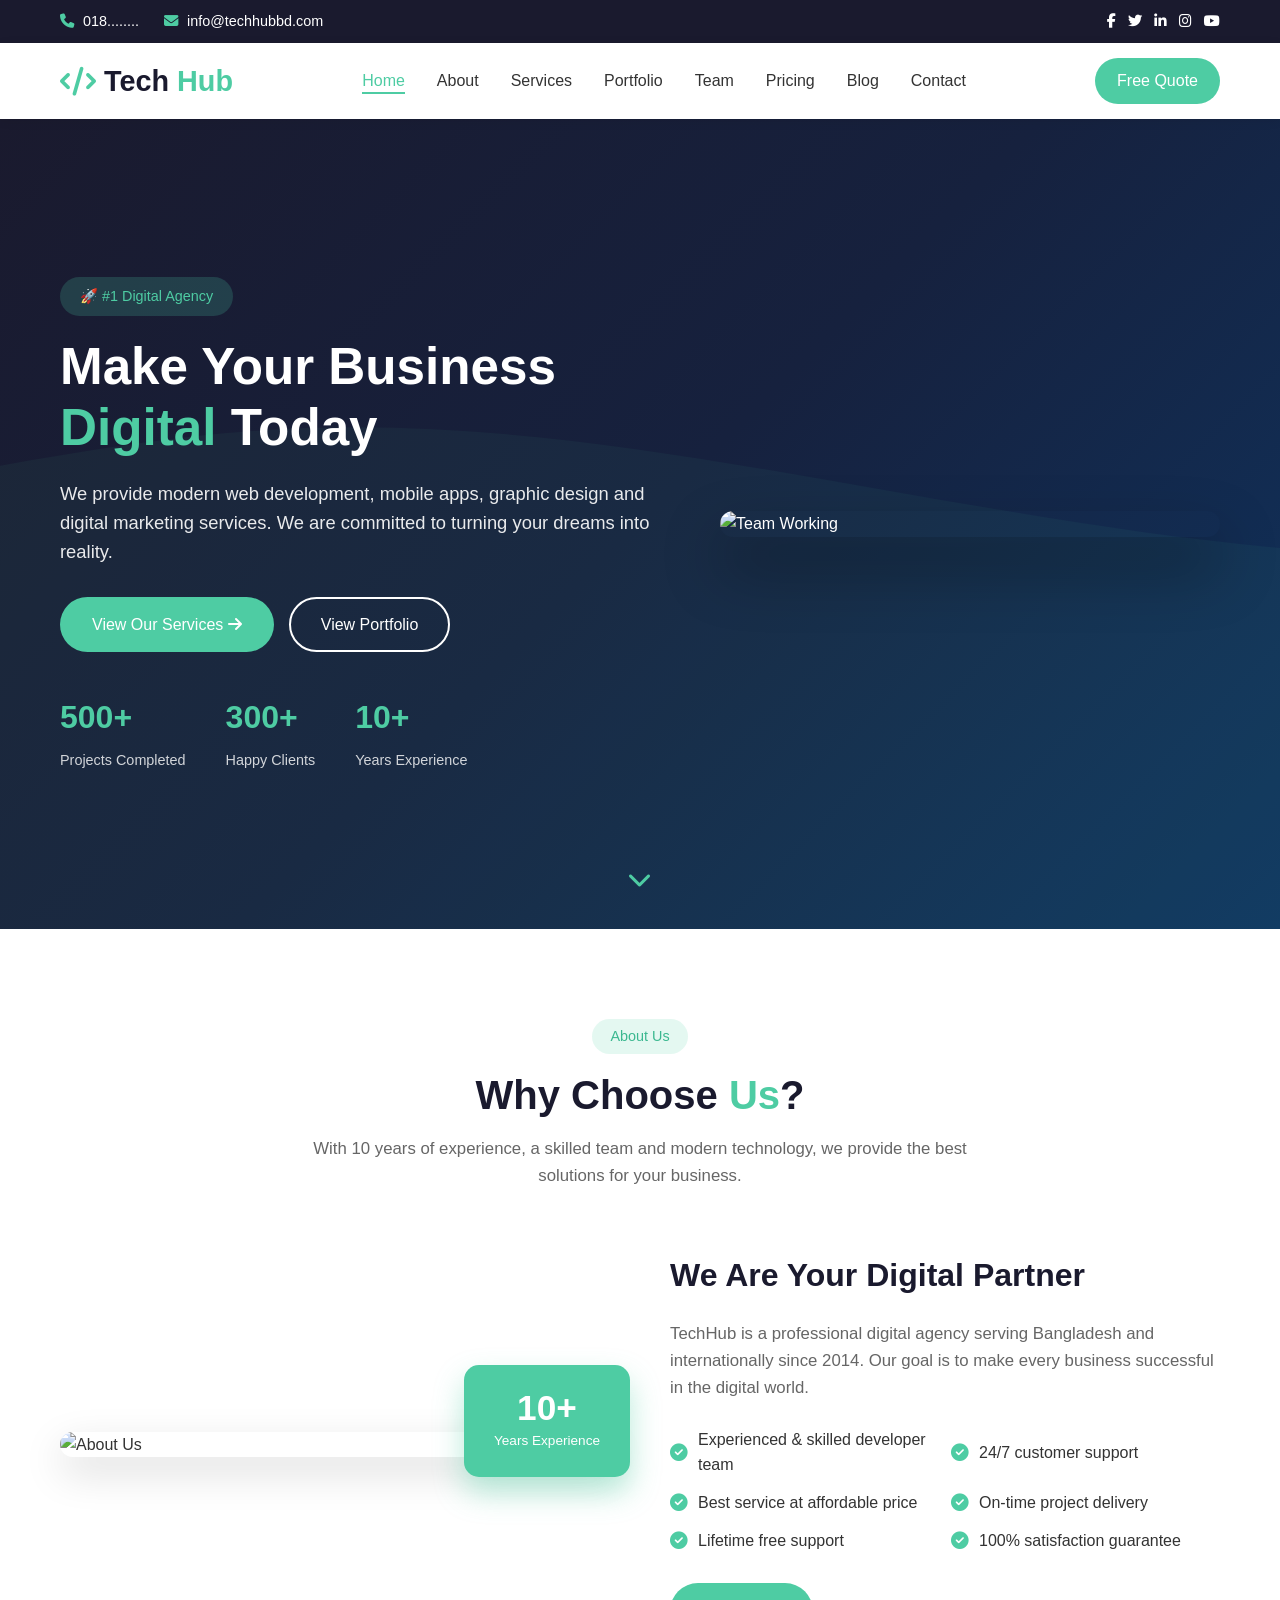
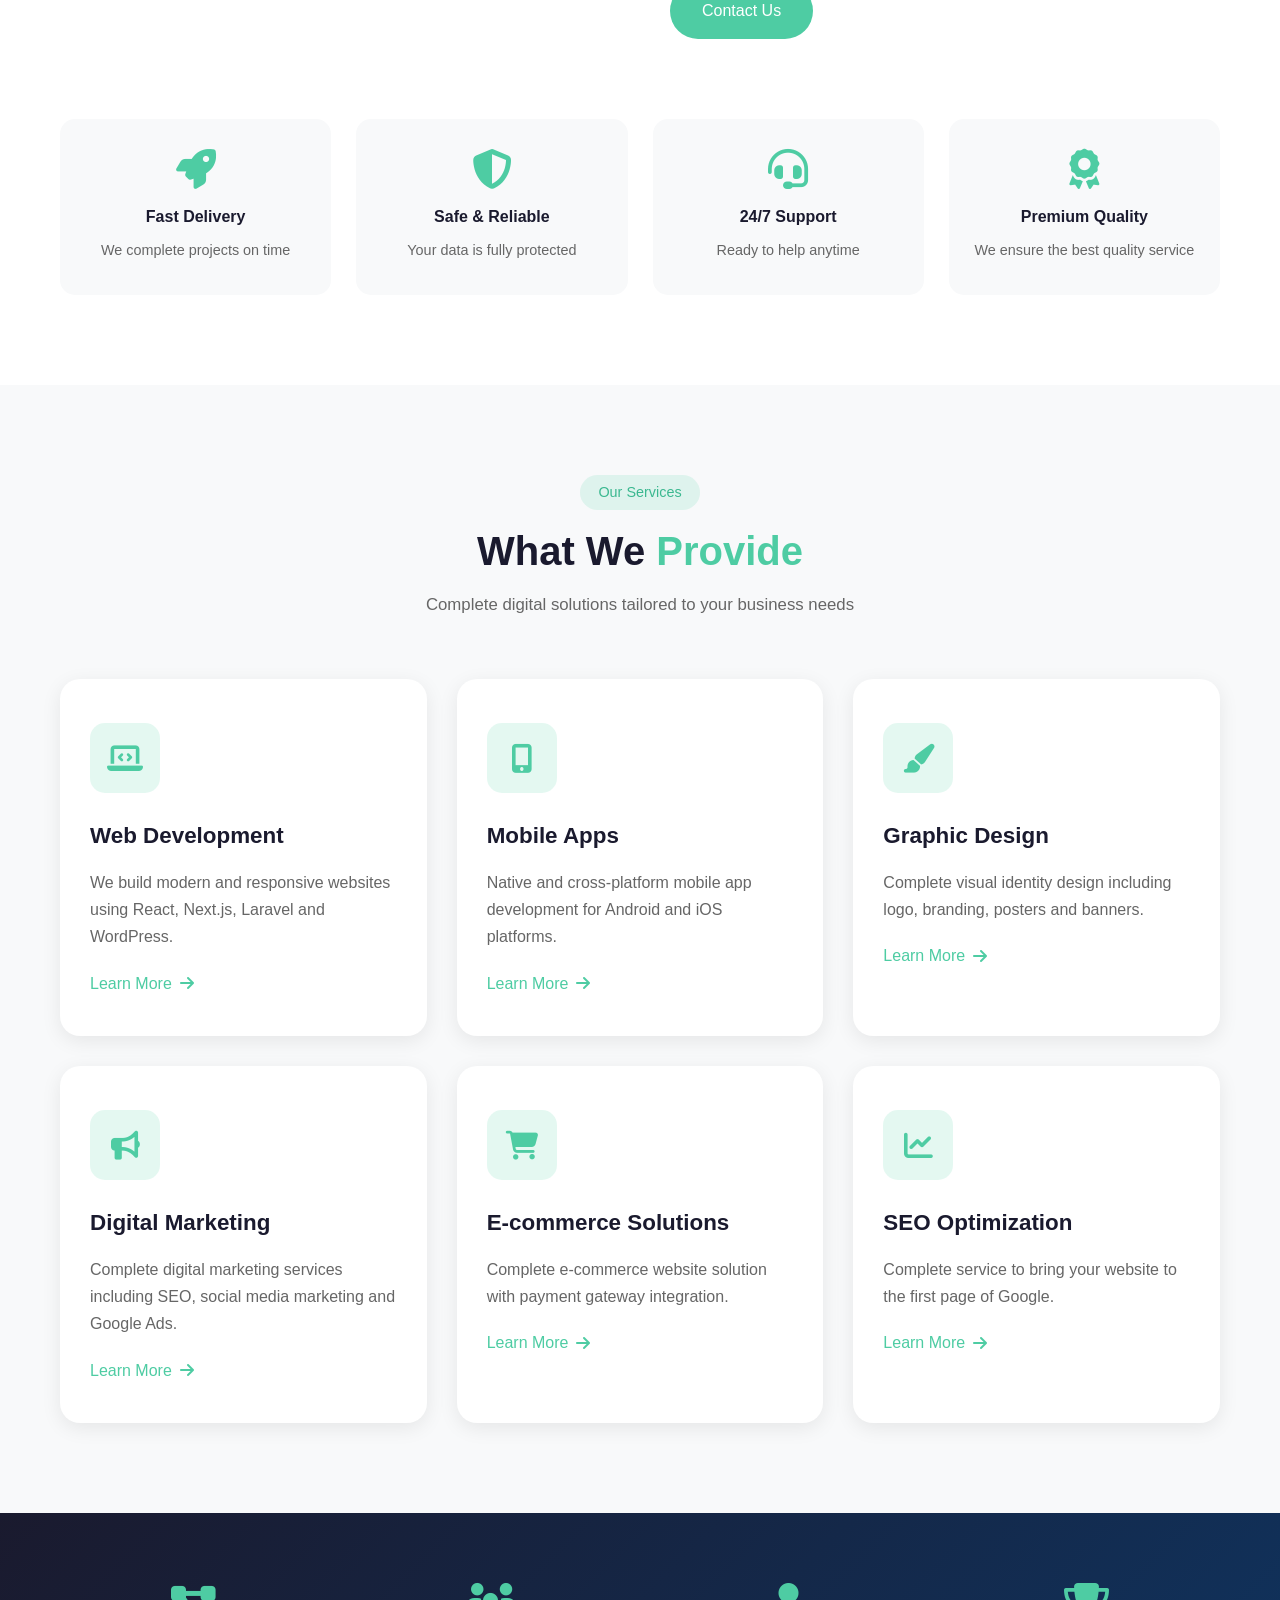
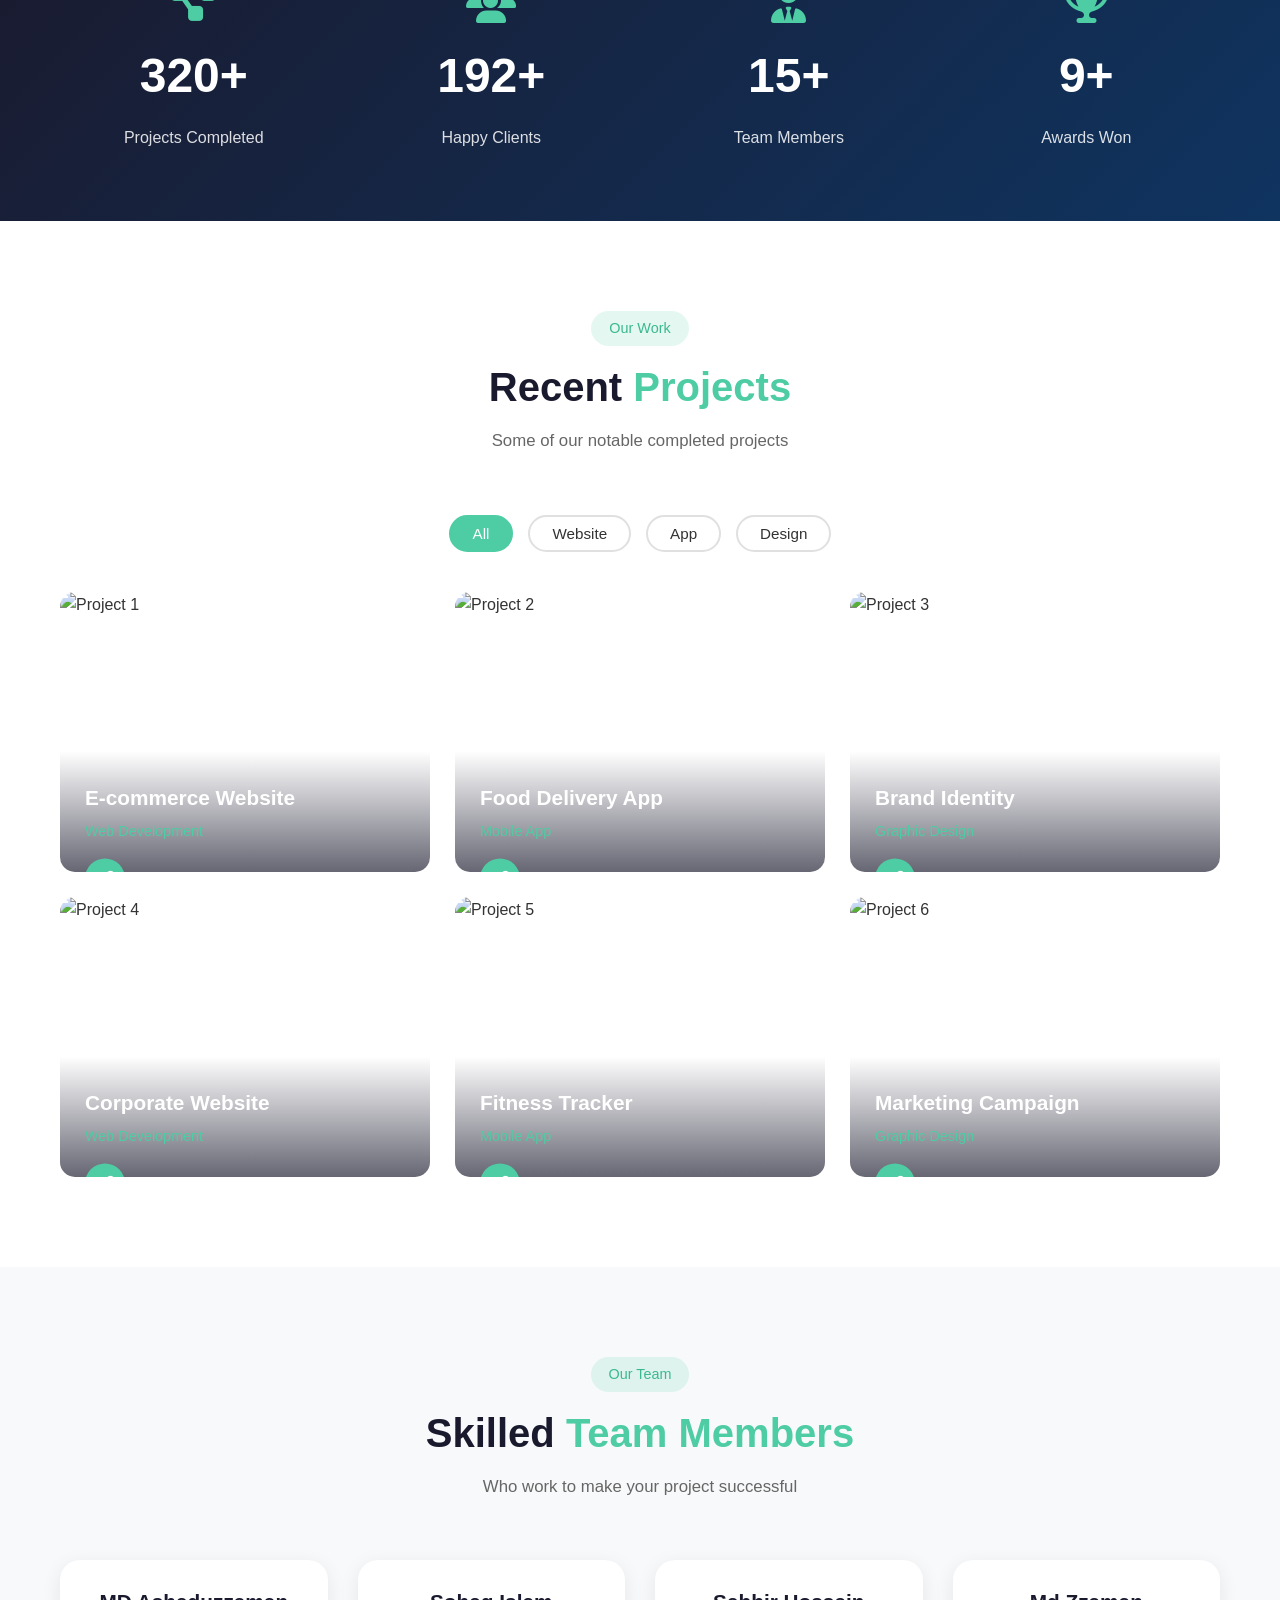
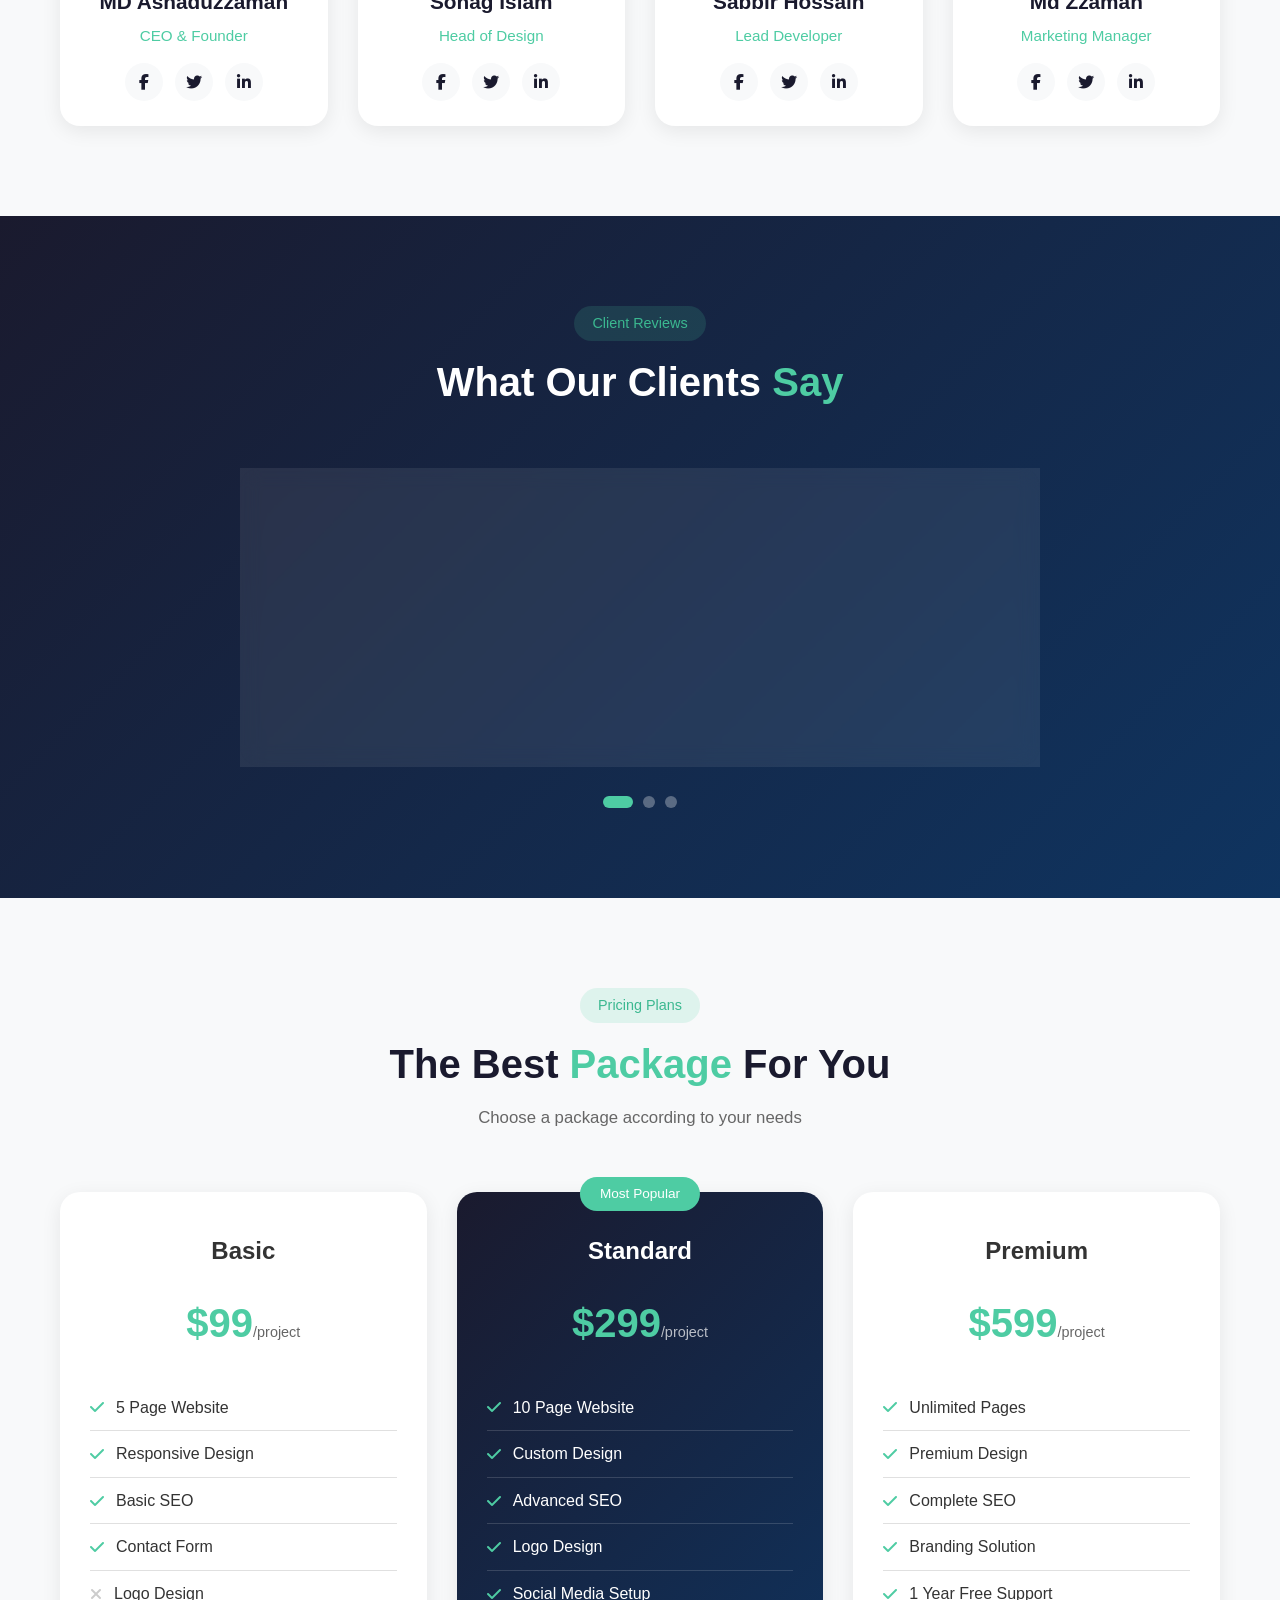
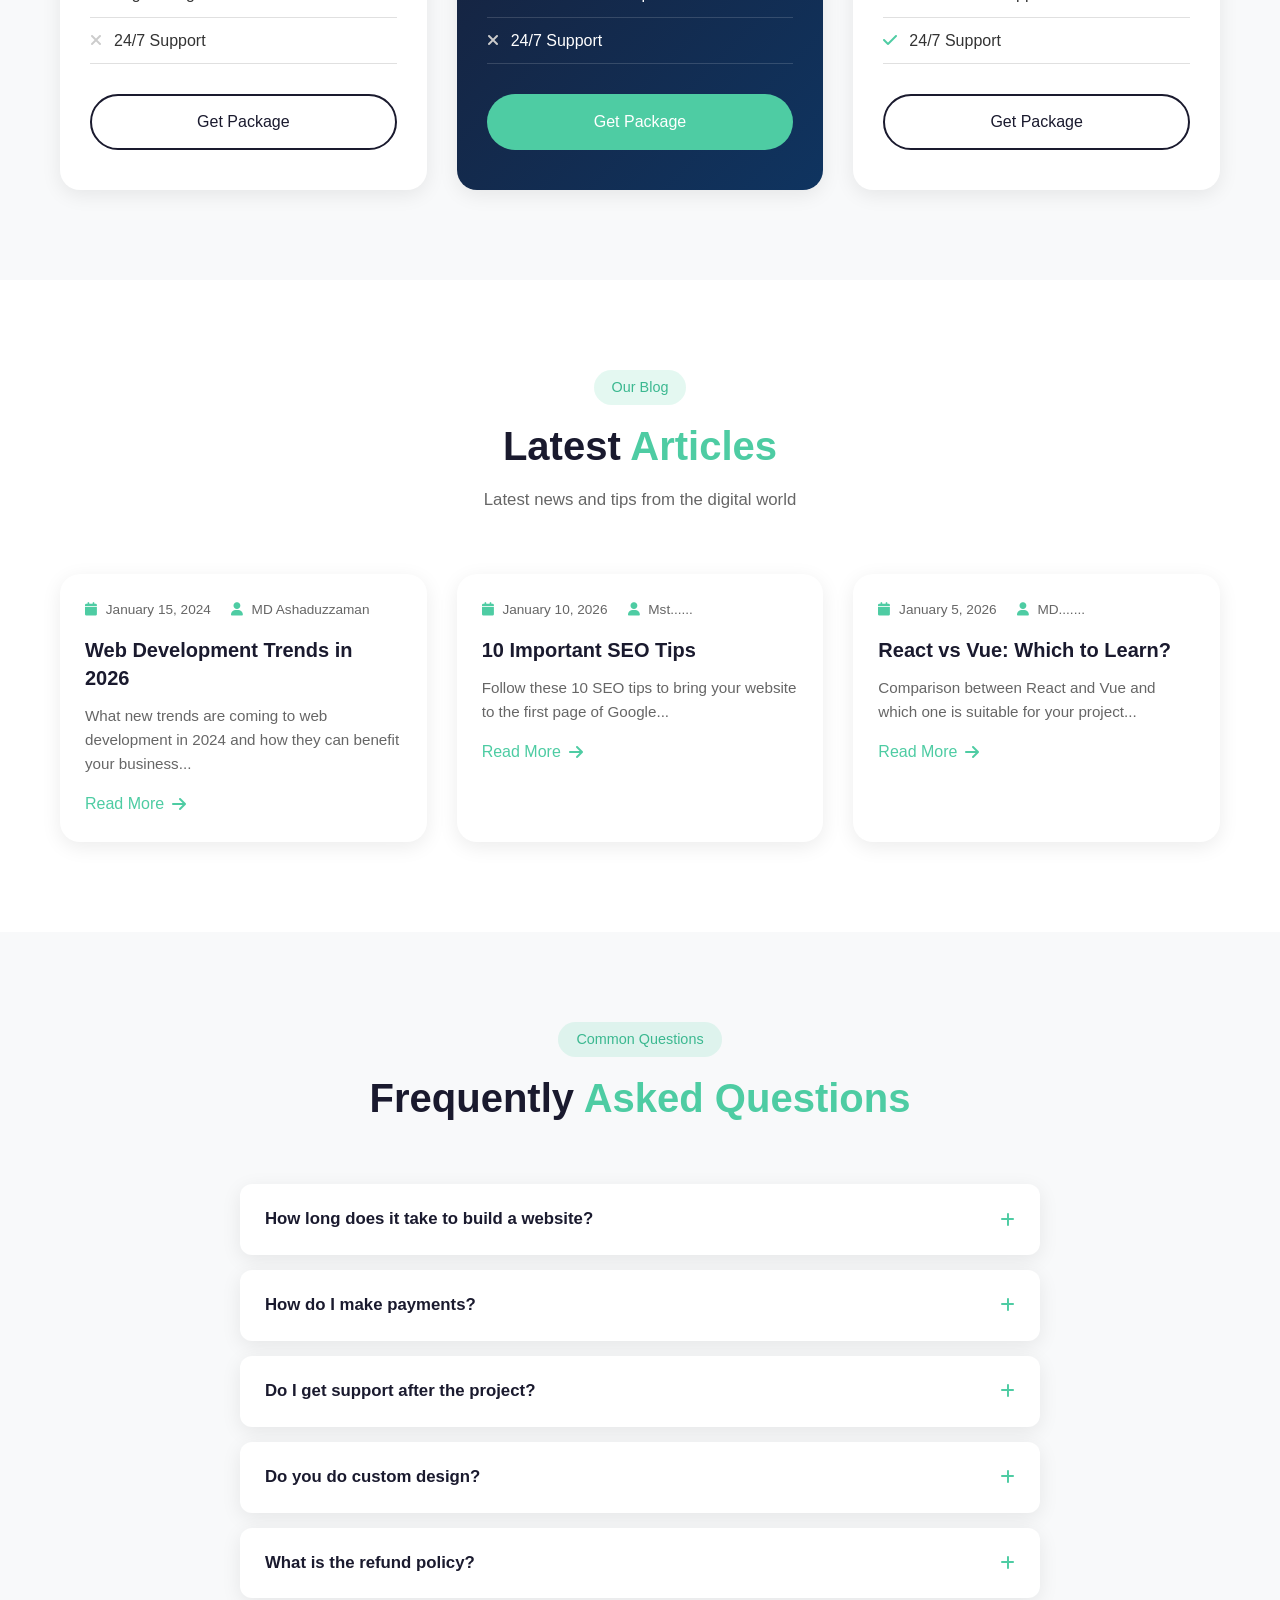
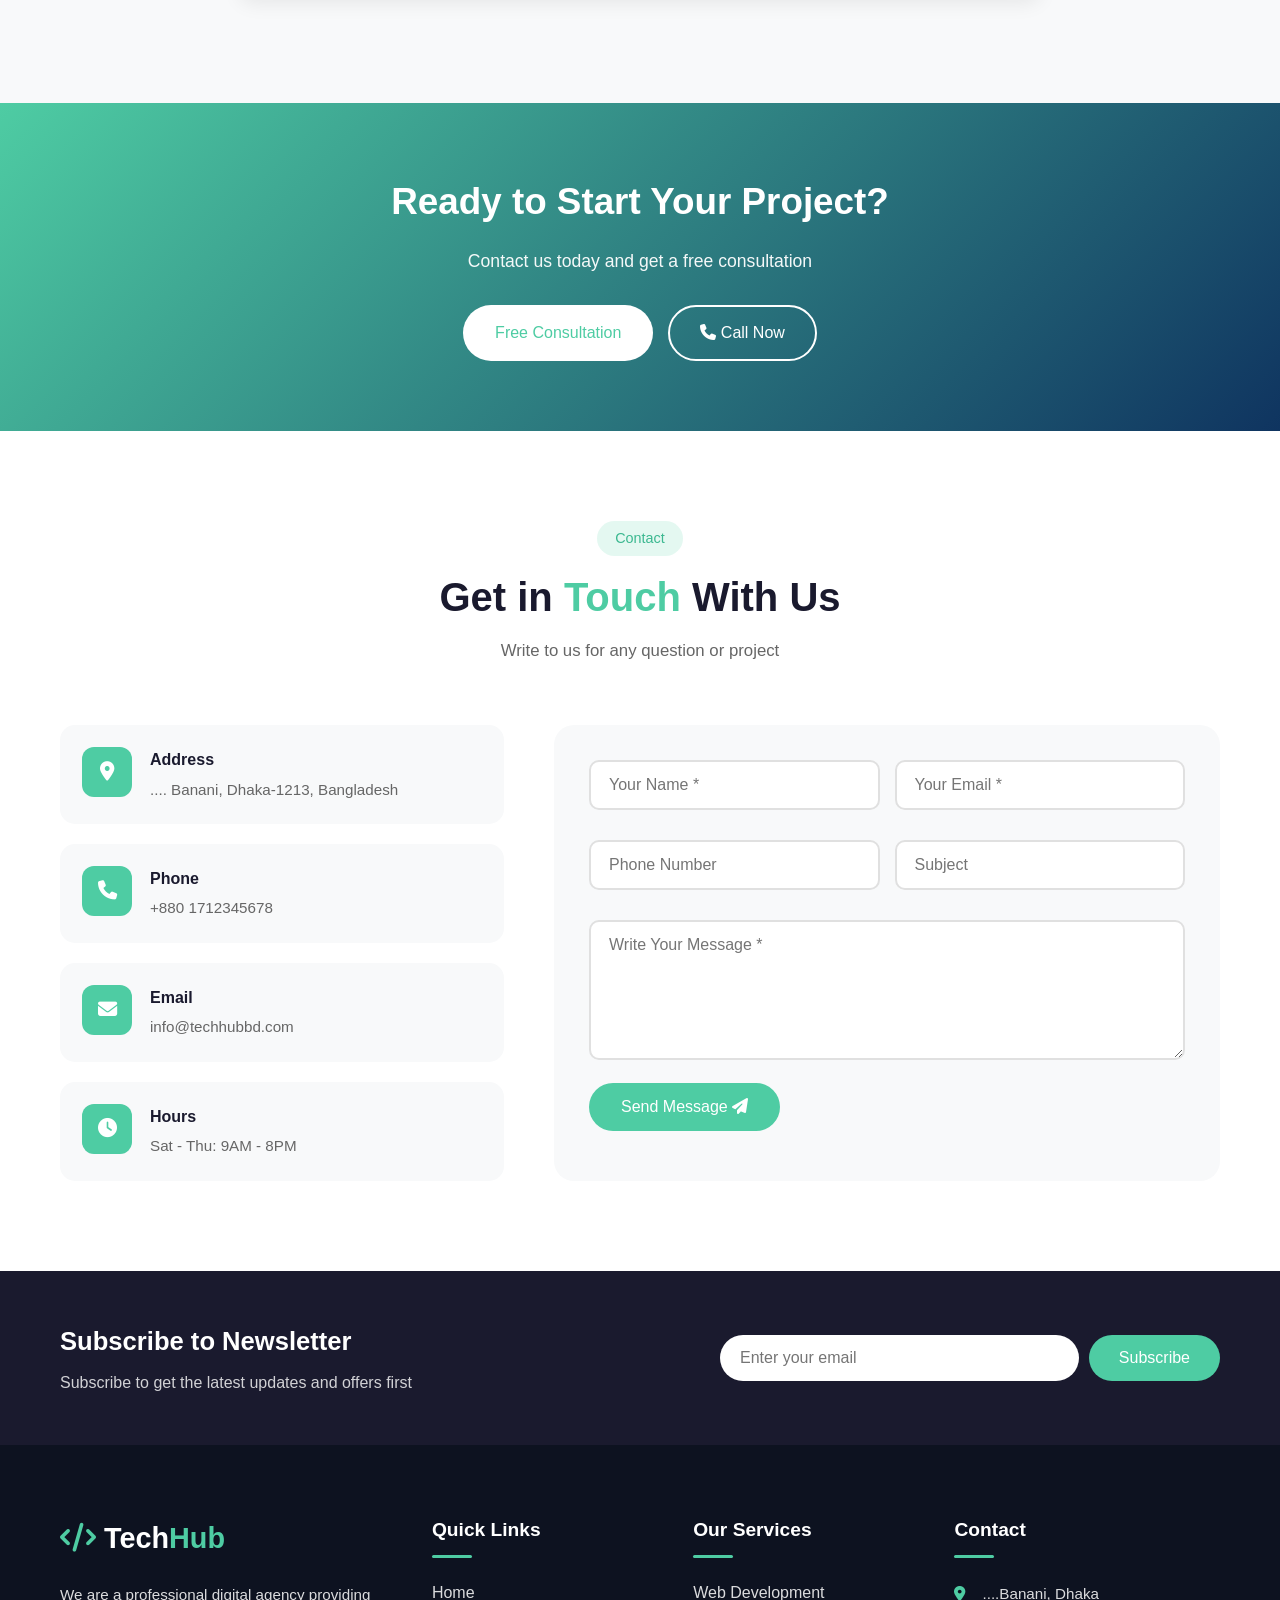
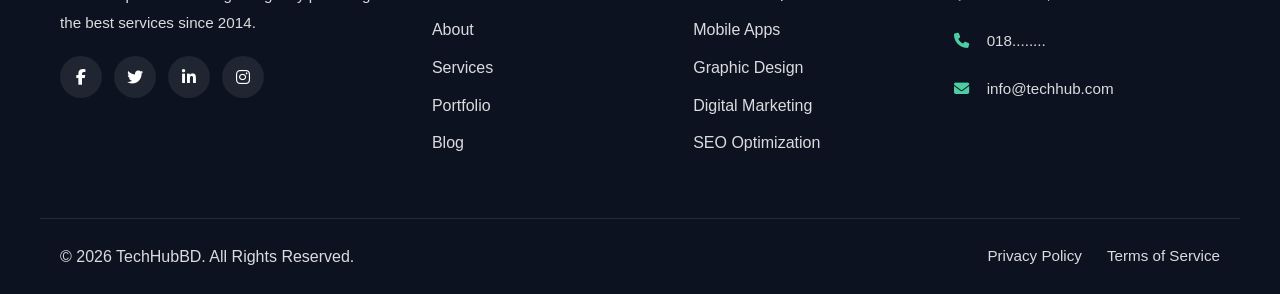
==== commit ebb7c6d5: "Update team member names in index.html" ====
--- a/index.html
+++ b/index.html
@@ -300,9 +300,8 @@
             </div>
             <div class="team-grid">
                 <div class="team-card">
-                    <img src="https://images.unsplash.com/photo-1560250097-0b93528c311a?w=400" alt="Member 1">
                     <div class="team-info">
-                        <h4>Rahul Ahmed</h4>
+                        <h4>MD Ashaduzzaman </h4>
                         <p>CEO & Founder</p>
                         <div class="team-social">
                             <a href="#"><i class="fab fa-facebook-f"></i></a>
@@ -312,9 +311,8 @@
                     </div>
                 </div>
                 <div class="team-card">
-                    <img src="https://images.unsplash.com/photo-1573496359142-b8d87734a5a2?w=400" alt="Member 2">
                     <div class="team-info">
-                        <h4>Sadia Islam</h4>
+                        <h4>Sohag Islam</h4>
                         <p>Head of Design</p>
                         <div class="team-social">
                             <a href="#"><i class="fab fa-facebook-f"></i></a>
@@ -324,9 +322,8 @@
                     </div>
                 </div>
                 <div class="team-card">
-                    <img src="https://images.unsplash.com/photo-1519085360753-af0119f7cbe7?w=400" alt="Member 3">
                     <div class="team-info">
-                        <h4>Karim Hossain</h4>
+                        <h4>Sabbir Hossain</h4>
                         <p>Lead Developer</p>
                         <div class="team-social">
                             <a href="#"><i class="fab fa-facebook-f"></i></a>
@@ -336,9 +333,8 @@
                     </div>
                 </div>
                 <div class="team-card">
-                    <img src="https://images.unsplash.com/photo-1580489944761-15a19d654956?w=400" alt="Member 4">
                     <div class="team-info">
-                        <h4>Nusrat Jahan</h4>
+                        <h4>Md Zzaman </h4>
                         <p>Marketing Manager</p>
                         <div class="team-social">
                             <a href="#"><i class="fab fa-facebook-f"></i></a>
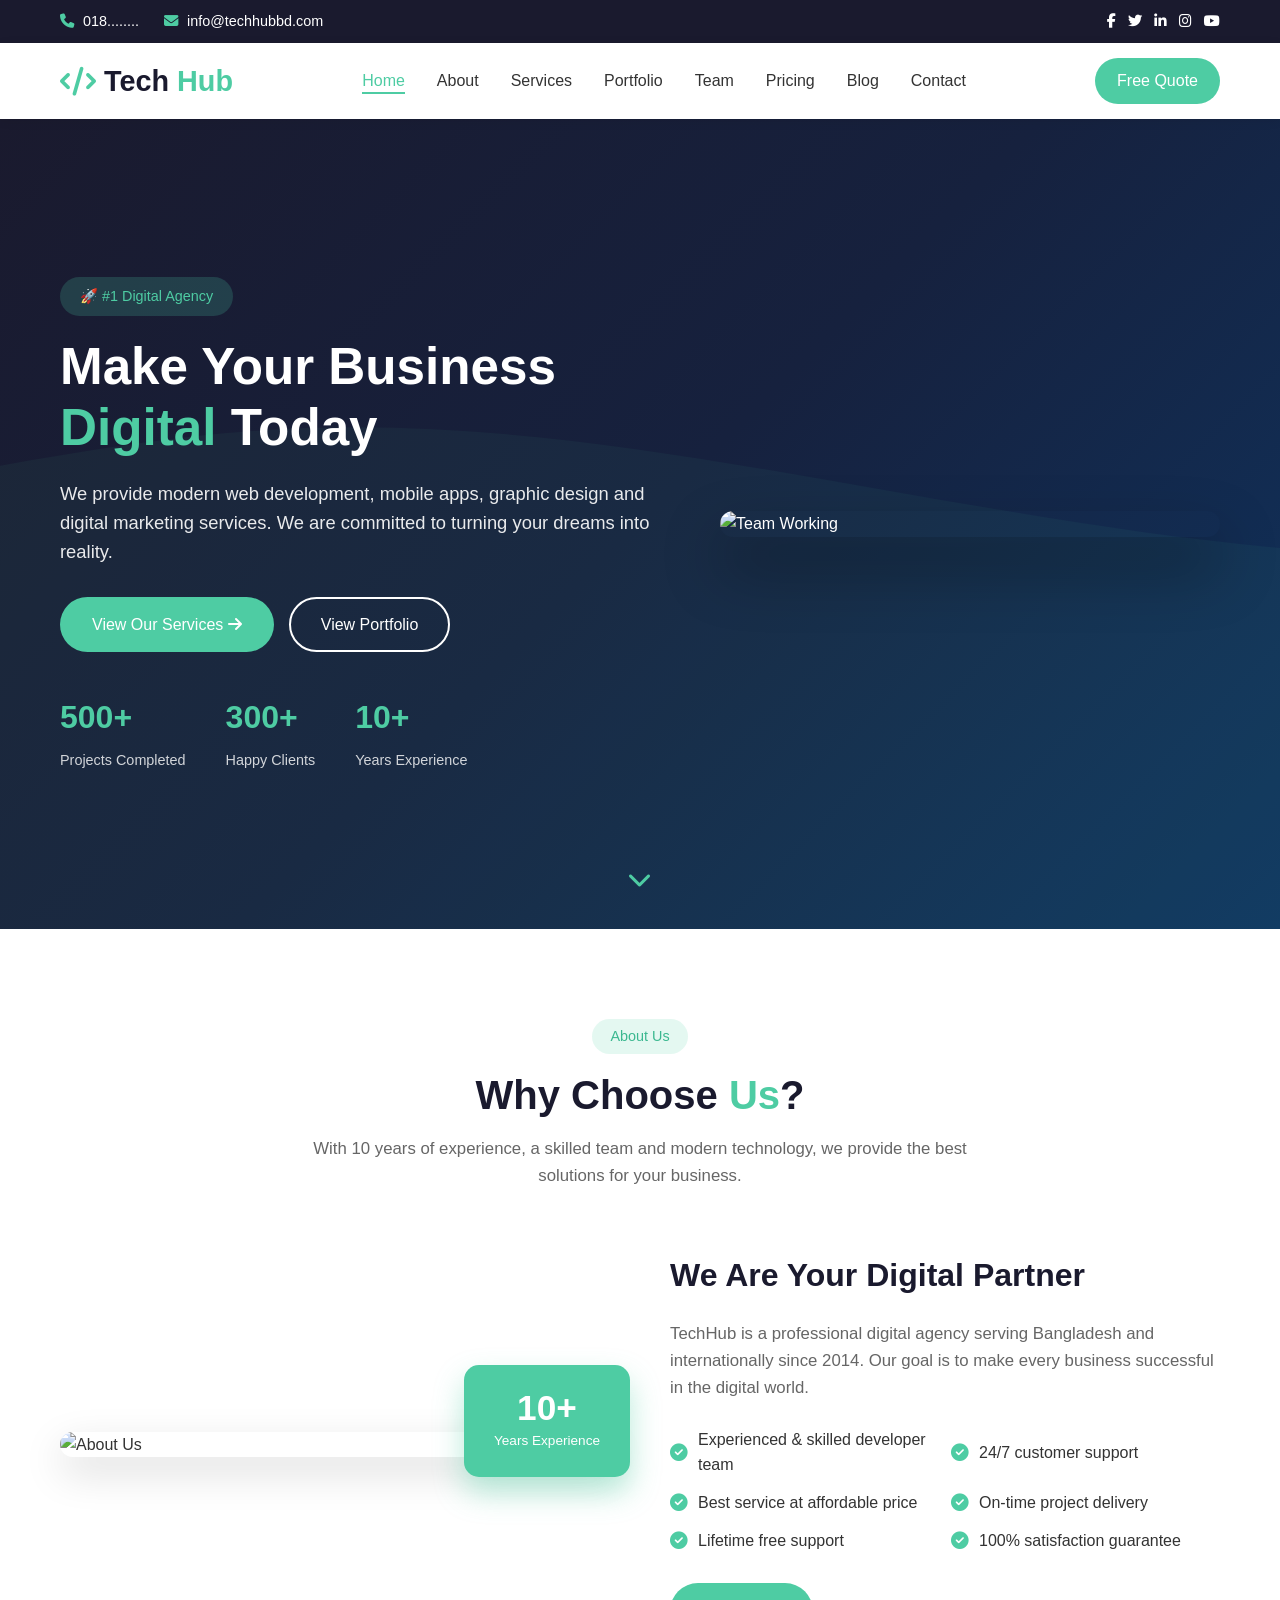
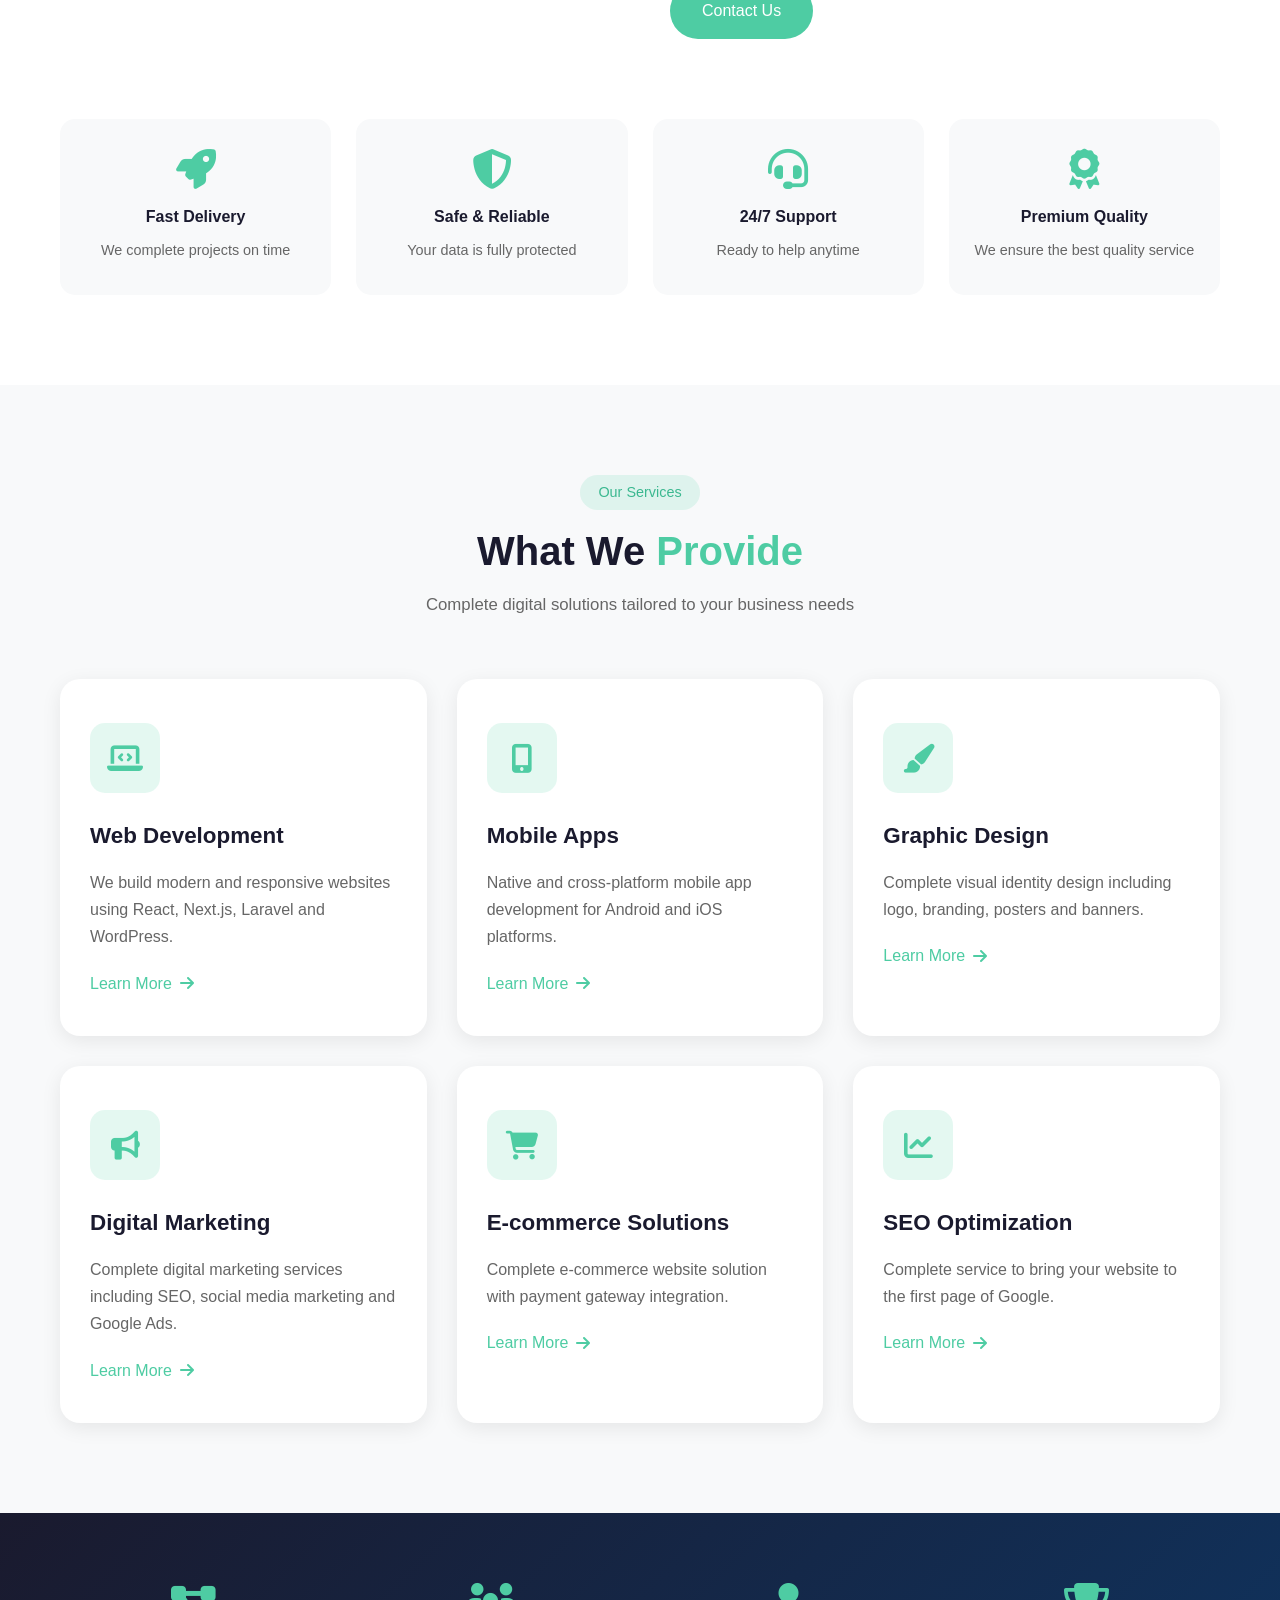
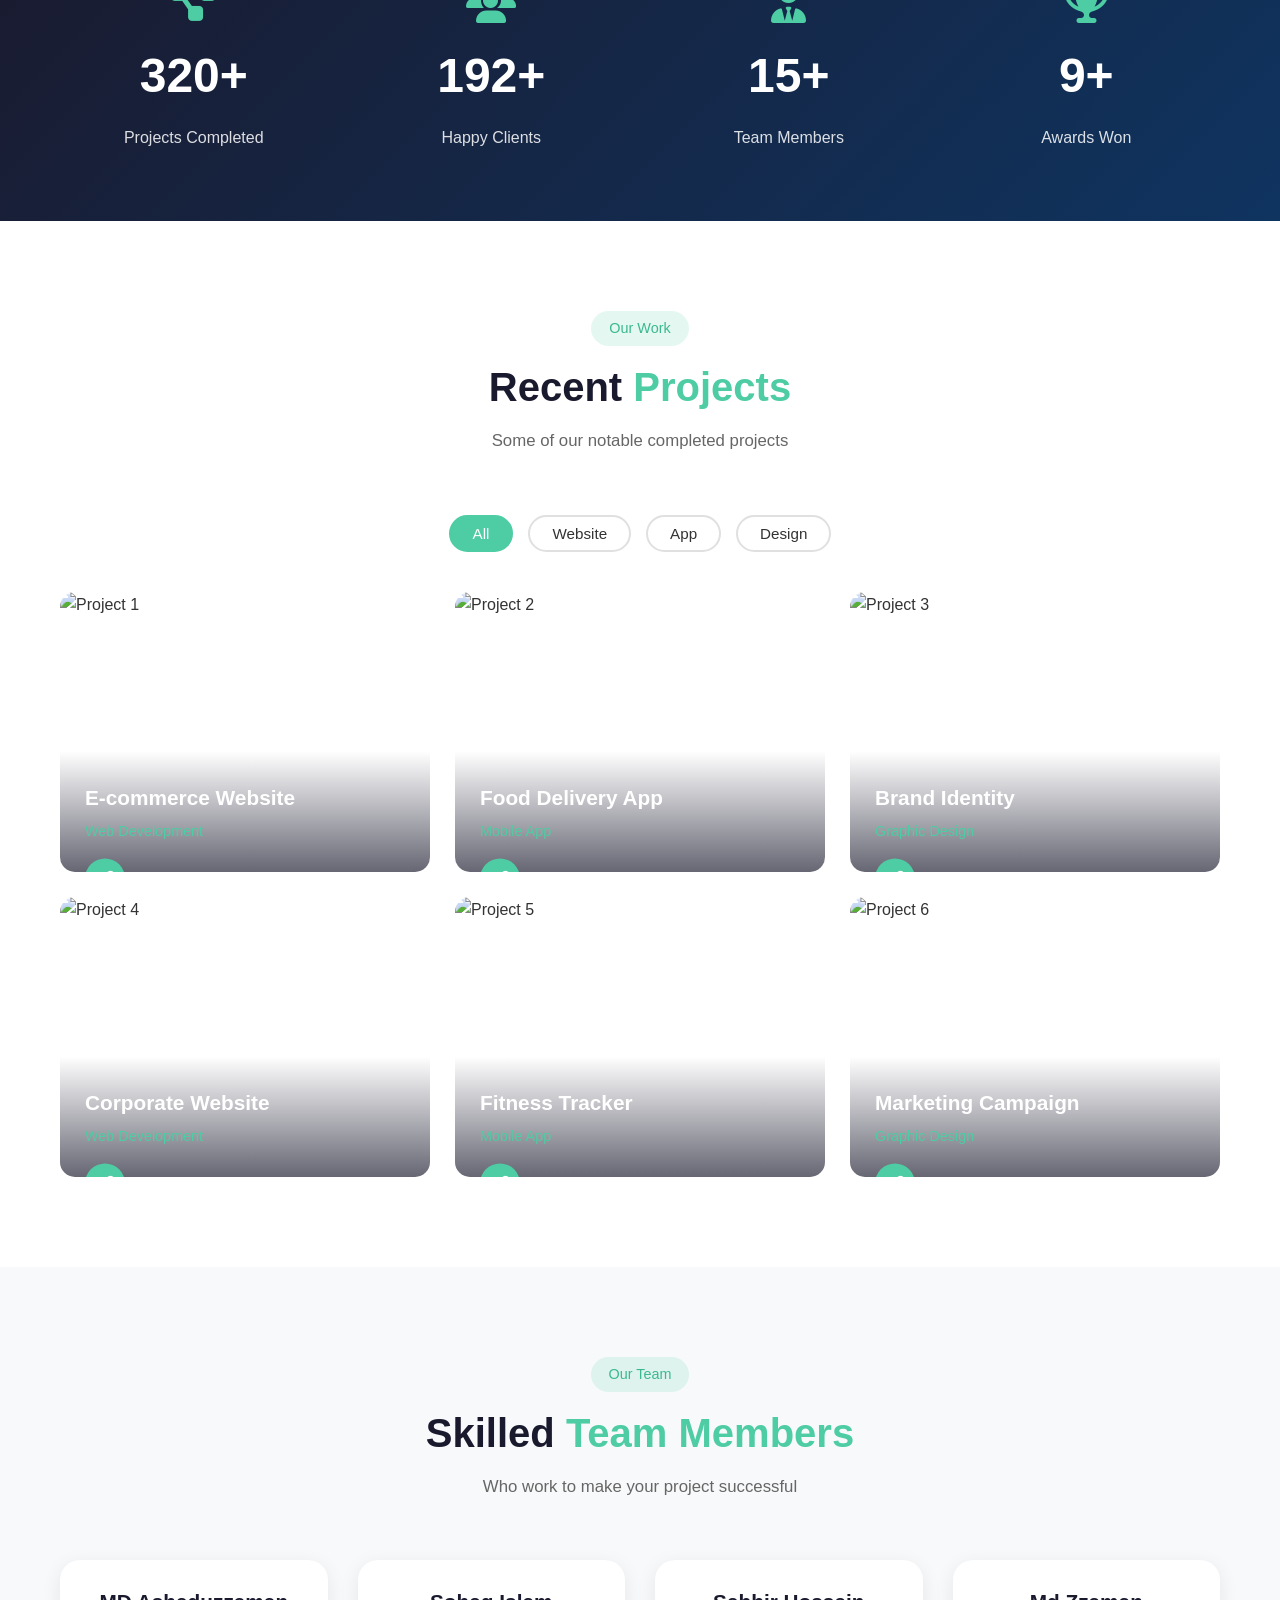
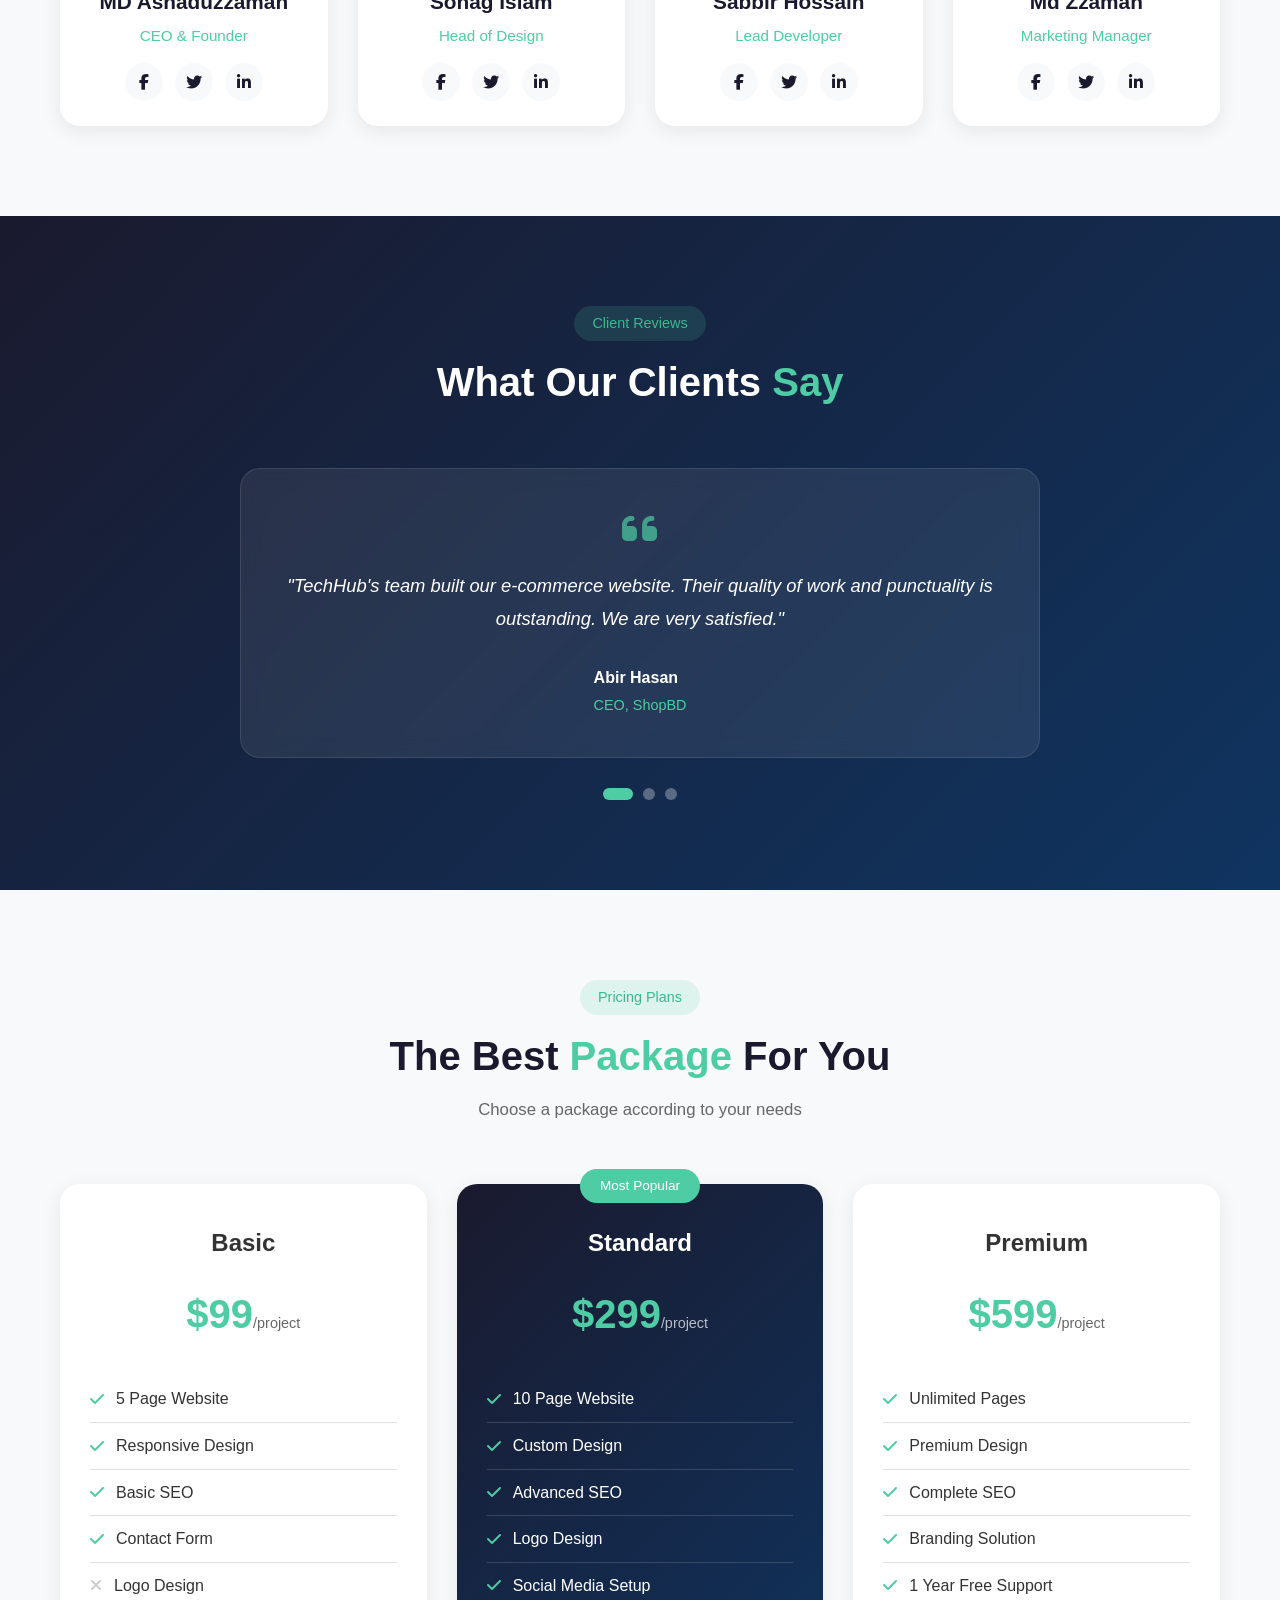
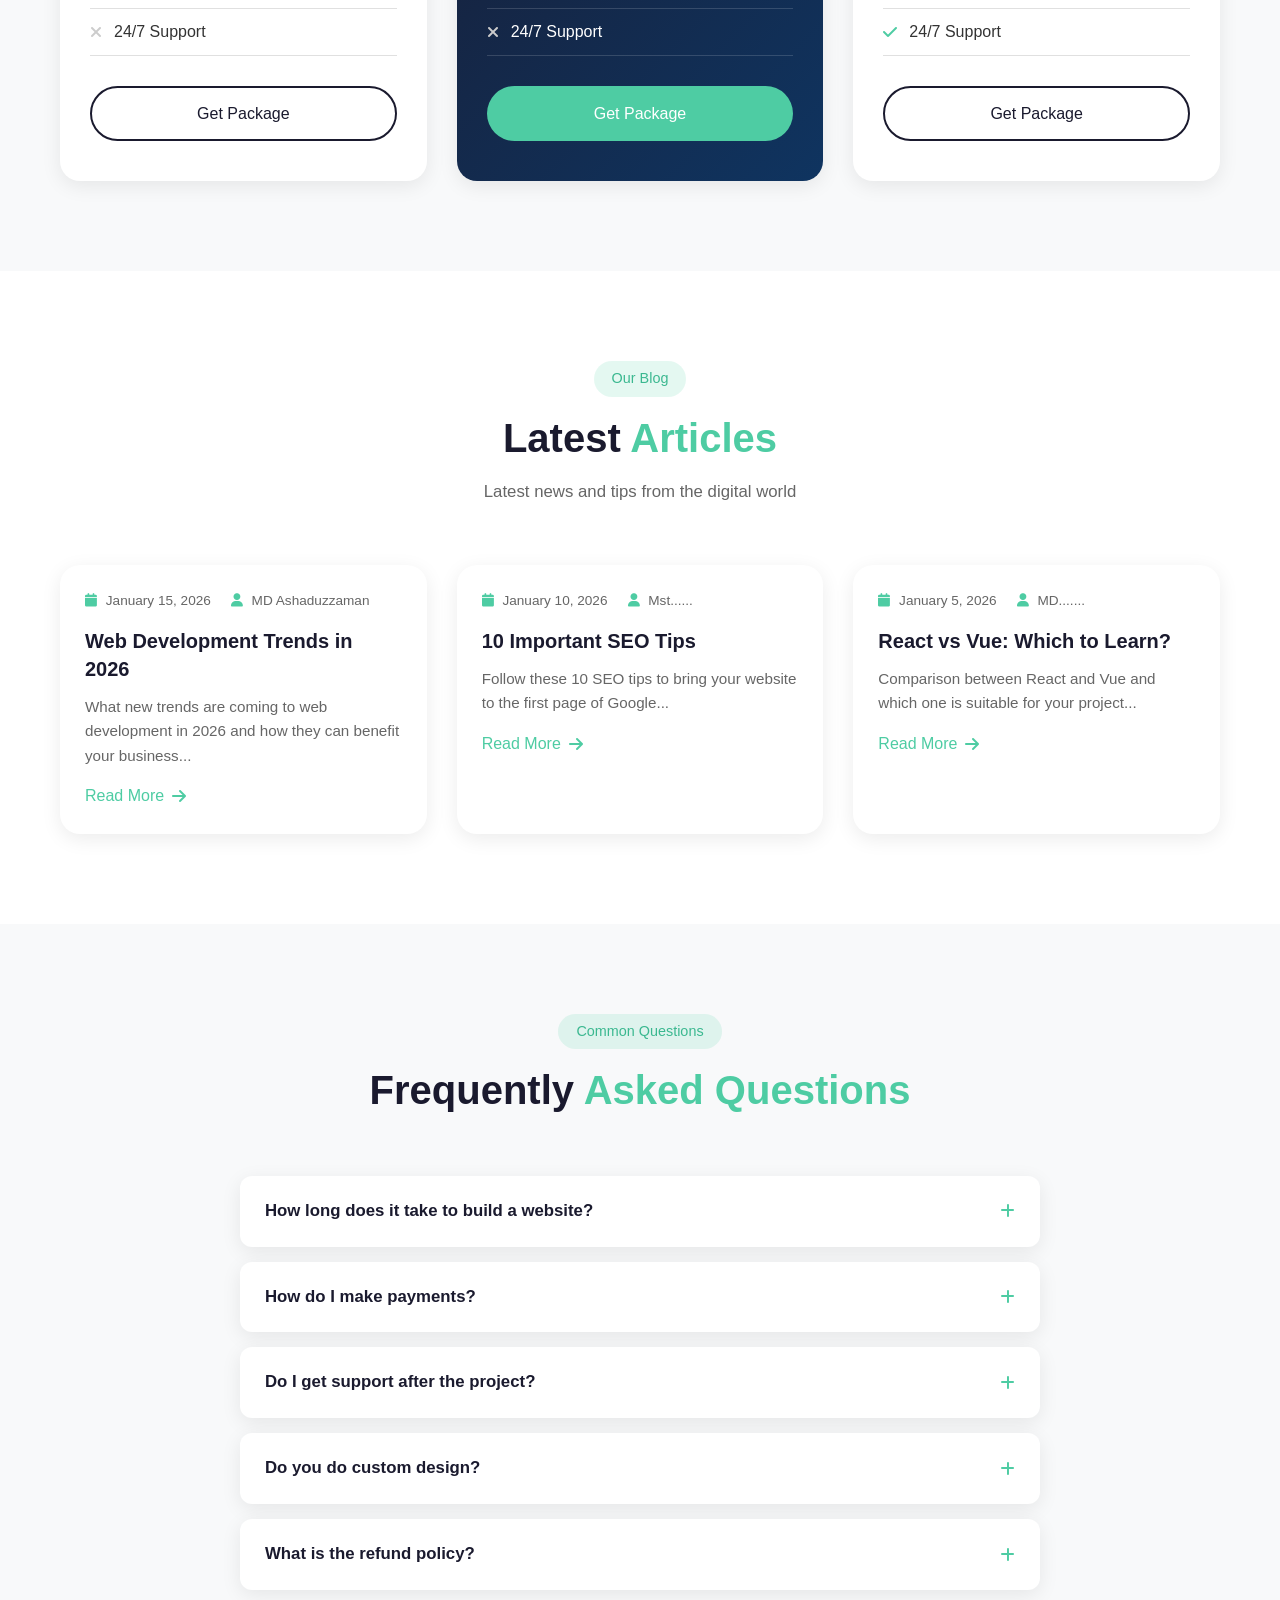
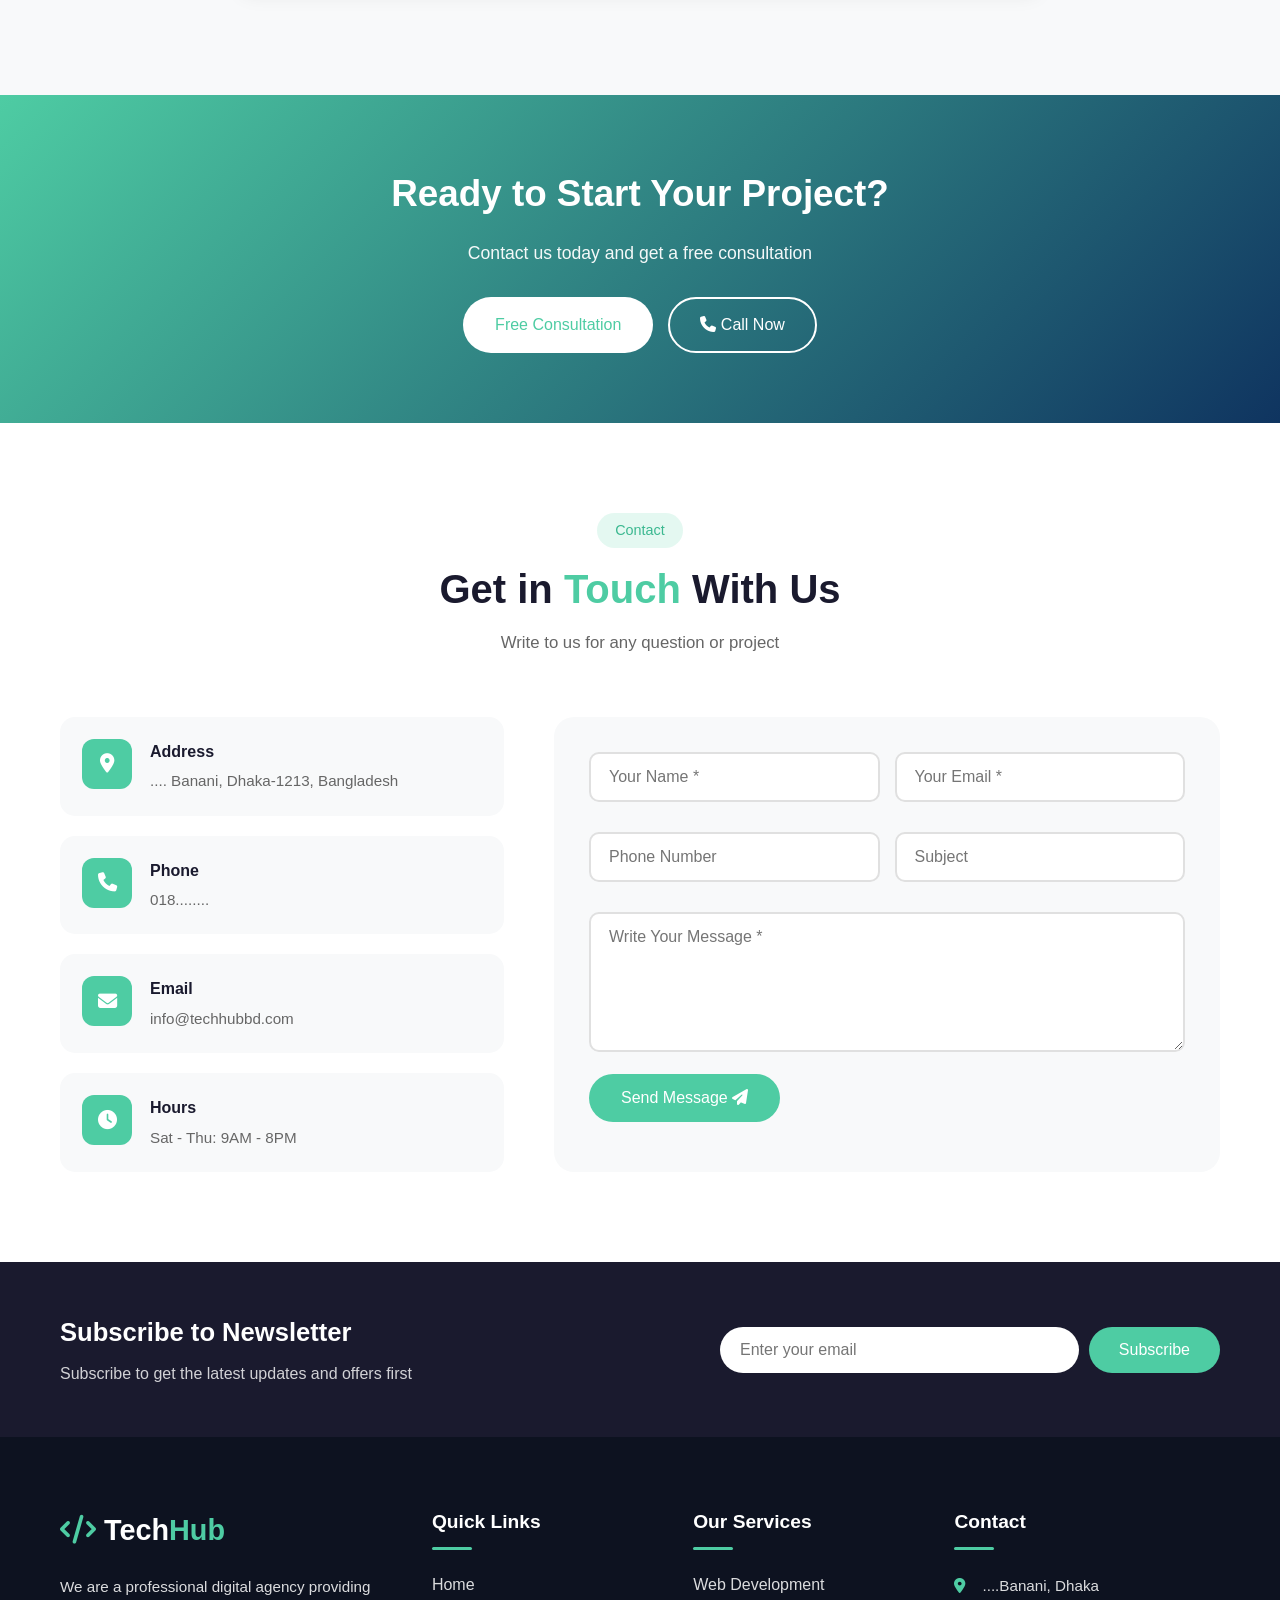
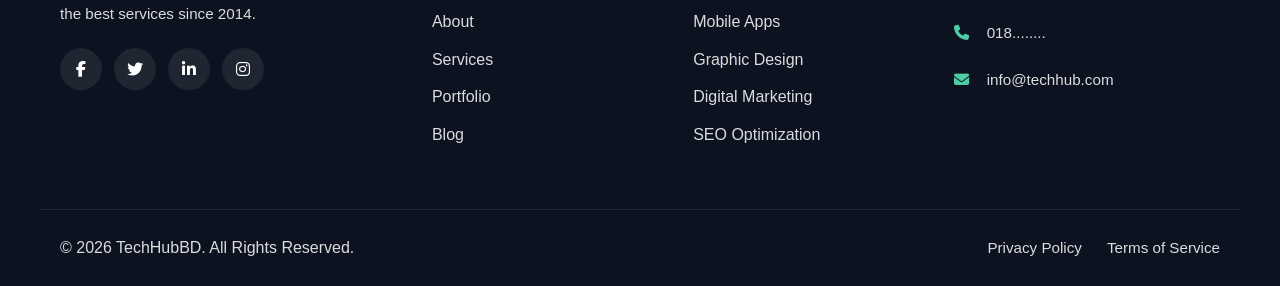
==== commit ae629b0e: "Revise testimonials, blog date, and contact info Updated testimonials and blog post dates, and modif" ====
--- a/index.html
+++ b/index.html
@@ -359,7 +359,6 @@
                     <i class="fas fa-quote-left"></i>
                     <p>"TechHub's team built our e-commerce website. Their quality of work and punctuality is outstanding. We are very satisfied."</p>
                     <div class="testimonial-author">
-                        <img src="https://images.unsplash.com/photo-1507003211169-0a1dd7228f2d?w=100" alt="Client 1">
                         <div>
                             <h4>Abir Hasan</h4>
                             <p>CEO, ShopBD</p>
@@ -370,9 +369,8 @@
                     <i class="fas fa-quote-left"></i>
                     <p>"TechHub built our food delivery app. The app is very user-friendly and fast. Thanks to TechHub!"</p>
                     <div class="testimonial-author">
-                        <img src="https://images.unsplash.com/photo-1494790108377-be9c29b29330?w=100" alt="Client 2">
                         <div>
-                            <h4>Farzana Akter</h4>
+                            <h4>Riyad islam </h4>
                             <p>Founder, FoodExpress</p>
                         </div>
                     </div>
@@ -381,7 +379,6 @@
                     <i class="fas fa-quote-left"></i>
                     <p>"TechHub is the best for graphic design. Their logos and branding have helped our business grow a lot."</p>
                     <div class="testimonial-author">
-                        <img src="https://images.unsplash.com/photo-1500648767791-00dcc994a43e?w=100" alt="Client 3">
                         <div>
                             <h4>Rakib Ahmed</h4>
                             <p>MD, Creative Studio</p>
@@ -462,11 +459,11 @@
                 <article class="blog-card">
                     <div class="blog-content">
                         <div class="blog-meta">
-                            <span><i class="fas fa-calendar"></i> January 15, 2024</span>
+                            <span><i class="fas fa-calendar"></i> January 15, 2026</span>
                             <span><i class="fas fa-user"></i> MD Ashaduzzaman </span>
                         </div>
                         <h3>Web Development Trends in 2026</h3>
-                        <p>What new trends are coming to web development in 2024 and how they can benefit your business...</p>
+                        <p>What new trends are coming to web development in 2026 and how they can benefit your business...</p>
                         <a href="#" class="read-more">Read More <i class="fas fa-arrow-right"></i></a>
                     </div>
                 </article>
@@ -586,7 +583,7 @@
                         <i class="fas fa-phone"></i>
                         <div>
                             <h4>Phone</h4>
-                            <p>+880 1712345678</p>
+                            <p>018........</p>
                         </div>
                     </div>
                     <div class="info-box">
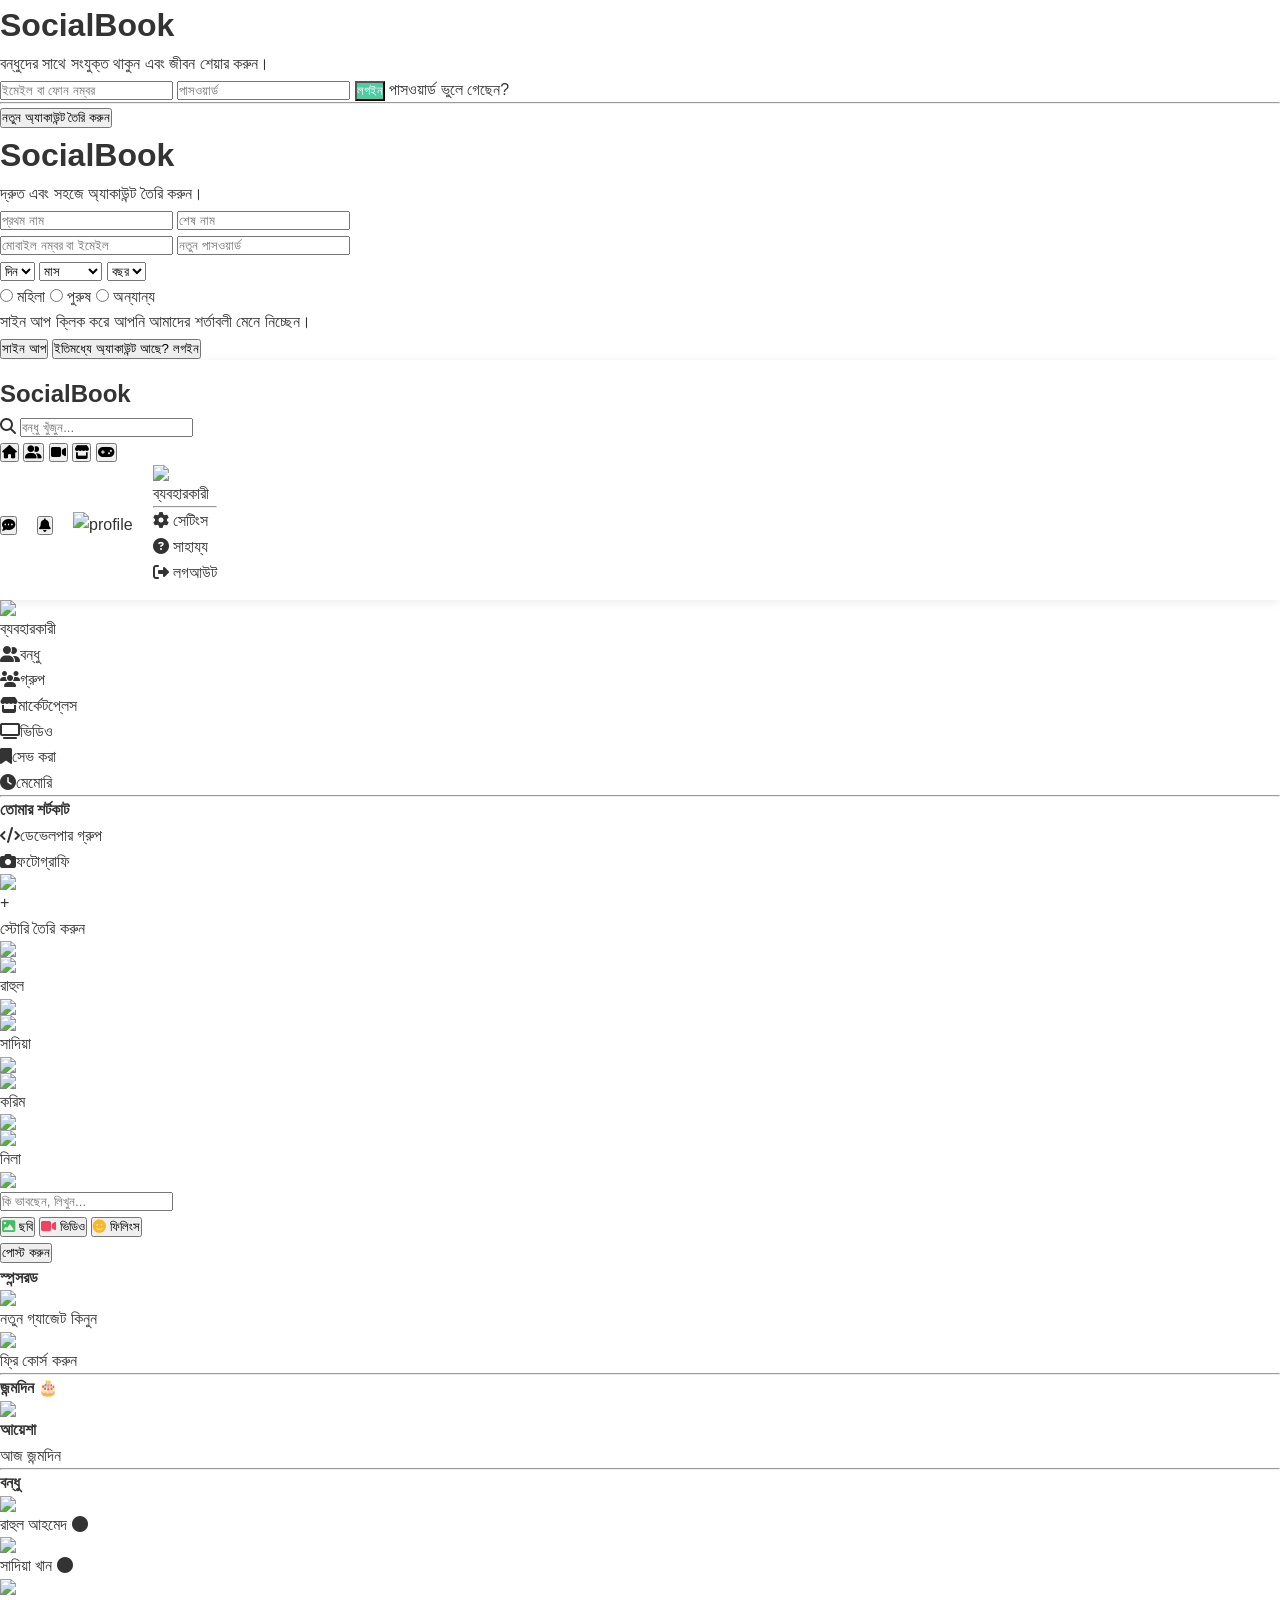
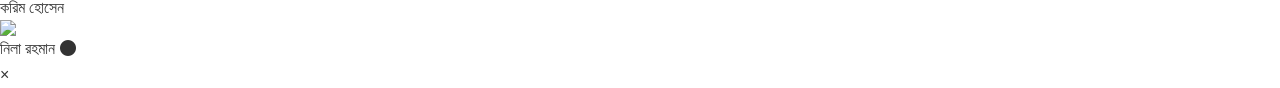
==== commit 10c29b9e: "Update index.html" ====
--- a/index.html
+++ b/index.html
@@ -1,692 +1,239 @@
 <!DOCTYPE html>
-<html lang="en">
+<html lang="bn">
 <head>
-    <meta charset="UTF-8">
-    <meta name="viewport" content="width=device-width, initial-scale=1.0">
-    <meta name="description" content="We provide the best web development, design and digital marketing services">
-    <title>TechHub - Digital Solution Provider</title>
-    <link rel="stylesheet" href="style.css">
-    <link rel="stylesheet" href="https://cdnjs.cloudflare.com/ajax/libs/font-awesome/6.4.0/css/all.min.css">
-    <link href="https://fonts.googleapis.com/css2?family=Poppins:wght@300;400;500;600;700&display=swap" rel="stylesheet">
+  <meta charset="UTF-8">
+  <meta name="viewport" content="width=device-width, initial-scale=1.0">
+  <title>SocialBook - তোমার সোশ্যাল নেটওয়ার্ক</title>
+  <link rel="stylesheet" href="style.css">
+  <link rel="stylesheet" href="https://cdnjs.cloudflare.com/ajax/libs/font-awesome/6.4.0/css/all.min.css">
 </head>
 <body>
 
-    <!-- ===== Top Bar ===== -->
-    <div class="top-bar">
-        <div class="container top-bar-content">
-            <div class="top-info">
-                <span><i class="fas fa-phone"></i> 018........ </span>
-                <span><i class="fas fa-envelope"></i> info@techhubbd.com</span>
-            </div>
-            <div class="top-social">
-                <a href="#"><i class="fab fa-facebook-f"></i></a>
-                <a href="#"><i class="fab fa-twitter"></i></a>
-                <a href="#"><i class="fab fa-linkedin-in"></i></a>
-                <a href="#"><i class="fab fa-instagram"></i></a>
-                <a href="#"><i class="fab fa-youtube"></i></a>
-            </div>
-        </div>
-    </div>
-
-    <!-- ===== Navigation Bar ===== -->
-    <nav class="navbar" id="navbar">
-        <div class="container nav-container">
-            <a href="#home" class="logo">
-                <i class="fas fa-code"></i> Tech<span>Hub</span>
-            </a>
-            <ul class="nav-menu" id="navMenu">
-                <li><a href="#home" class="active">Home</a></li>
-                <li><a href="#about">About</a></li>
-                <li><a href="#services">Services</a></li>
-                <li><a href="#portfolio">Portfolio</a></li>
-                <li><a href="#team">Team</a></li>
-                <li><a href="#pricing">Pricing</a></li>
-                <li><a href="#blog">Blog</a></li>
-                <li><a href="#contact">Contact</a></li>
-            </ul>
-            <div class="nav-right">
-                <a href="#contact" class="btn-quote">Free Quote</a>
-                <div class="hamburger" id="hamburger">
-                    <span></span>
-                    <span></span>
-                    <span></span>
-                </div>
-            </div>
-        </div>
-    </nav>
-
-    <!-- ===== Hero Section ===== -->
-    <section id="home" class="hero">
-        <div class="hero-overlay"></div>
-        <div class="container hero-container">
-            <div class="hero-content">
-                <span class="hero-tag">🚀 #1 Digital Agency</span>
-                <h1>Make Your Business <span class="highlight">Digital</span> Today</h1>
-                <p>We provide modern web development, mobile apps, graphic design and digital marketing services. We are committed to turning your dreams into reality.</p>
-                <div class="hero-buttons">
-                    <a href="#services" class="btn btn-primary">View Our Services <i class="fas fa-arrow-right"></i></a>
-                    <a href="#portfolio" class="btn btn-outline">View Portfolio</a>
-                </div>
-                <div class="hero-stats">
-                    <div class="stat">
-                        <h3>500+</h3>
-                        <p>Projects Completed</p>
-                    </div>
-                    <div class="stat">
-                        <h3>300+</h3>
-                        <p>Happy Clients</p>
-                    </div>
-                    <div class="stat">
-                        <h3>10+</h3>
-                        <p>Years Experience</p>
-                    </div>
-                </div>
-            </div>
-            <div class="hero-image">
-                <img src="https://images.unsplash.com/photo-1522071820081-009f0129c71c?w=600" alt="Team Working">
-            </div>
-        </div>
-        <div class="scroll-down">
-            <a href="#about"><i class="fas fa-chevron-down"></i></a>
-        </div>
-    </section>
-
-    <!-- ===== About Section ===== -->
-    <section id="about" class="about">
-        <div class="container">
-            <div class="section-header">
-                <span class="section-tag">About Us</span>
-                <h2>Why Choose <span class="highlight">Us</span>?</h2>
-                <p>With 10 years of experience, a skilled team and modern technology, we provide the best solutions for your business.</p>
-            </div>
-            <div class="about-grid">
-                <div class="about-image">
-                    <img src="https://images.unsplash.com/photo-1552664730-d307ca884978?w=600" alt="About Us">
-                    <div class="experience-badge">
-                        <h3>10+</h3>
-                        <p>Years Experience</p>
-                    </div>
-                </div>
-                <div class="about-content">
-                    <h3>We Are Your Digital Partner</h3>
-                    <p>TechHub is a professional digital agency serving Bangladesh and internationally since 2014. Our goal is to make every business successful in the digital world.</p>
-                    <ul class="about-list">
-                        <li><i class="fas fa-check-circle"></i> Experienced & skilled developer team</li>
-                        <li><i class="fas fa-check-circle"></i> 24/7 customer support</li>
-                        <li><i class="fas fa-check-circle"></i> Best service at affordable price</li>
-                        <li><i class="fas fa-check-circle"></i> On-time project delivery</li>
-                        <li><i class="fas fa-check-circle"></i> Lifetime free support</li>
-                        <li><i class="fas fa-check-circle"></i> 100% satisfaction guarantee</li>
-                    </ul>
-                    <a href="#contact" class="btn btn-primary">Contact Us</a>
-                </div>
-            </div>
-
-            <!-- Feature Boxes -->
-            <div class="features-grid">
-                <div class="feature-box">
-                    <i class="fas fa-rocket"></i>
-                    <h4>Fast Delivery</h4>
-                    <p>We complete projects on time</p>
-                </div>
-                <div class="feature-box">
-                    <i class="fas fa-shield-alt"></i>
-                    <h4>Safe & Reliable</h4>
-                    <p>Your data is fully protected</p>
-                </div>
-                <div class="feature-box">
-                    <i class="fas fa-headset"></i>
-                    <h4>24/7 Support</h4>
-                    <p>Ready to help anytime</p>
-                </div>
-                <div class="feature-box">
-                    <i class="fas fa-award"></i>
-                    <h4>Premium Quality</h4>
-                    <p>We ensure the best quality service</p>
-                </div>
-            </div>
-        </div>
-    </section>
-
-    <!-- ===== Services Section ===== -->
-    <section id="services" class="services">
-        <div class="container">
-            <div class="section-header">
-                <span class="section-tag">Our Services</span>
-                <h2>What We <span class="highlight">Provide</span></h2>
-                <p>Complete digital solutions tailored to your business needs</p>
-            </div>
-            <div class="services-grid">
-                <div class="service-card">
-                    <div class="service-icon"><i class="fas fa-laptop-code"></i></div>
-                    <h3>Web Development</h3>
-                    <p>We build modern and responsive websites using React, Next.js, Laravel and WordPress.</p>
-                    <a href="#" class="service-link">Learn More <i class="fas fa-arrow-right"></i></a>
-                </div>
-                <div class="service-card">
-                    <div class="service-icon"><i class="fas fa-mobile-alt"></i></div>
-                    <h3>Mobile Apps</h3>
-                    <p>Native and cross-platform mobile app development for Android and iOS platforms.</p>
-                    <a href="#" class="service-link">Learn More <i class="fas fa-arrow-right"></i></a>
-                </div>
-                <div class="service-card">
-                    <div class="service-icon"><i class="fas fa-paint-brush"></i></div>
-                    <h3>Graphic Design</h3>
-                    <p>Complete visual identity design including logo, branding, posters and banners.</p>
-                    <a href="#" class="service-link">Learn More <i class="fas fa-arrow-right"></i></a>
-                </div>
-                <div class="service-card">
-                    <div class="service-icon"><i class="fas fa-bullhorn"></i></div>
-                    <h3>Digital Marketing</h3>
-                    <p>Complete digital marketing services including SEO, social media marketing and Google Ads.</p>
-                    <a href="#" class="service-link">Learn More <i class="fas fa-arrow-right"></i></a>
-                </div>
-                <div class="service-card">
-                    <div class="service-icon"><i class="fas fa-shopping-cart"></i></div>
-                    <h3>E-commerce Solutions</h3>
-                    <p>Complete e-commerce website solution with payment gateway integration.</p>
-                    <a href="#" class="service-link">Learn More <i class="fas fa-arrow-right"></i></a>
-                </div>
-                <div class="service-card">
-                    <div class="service-icon"><i class="fas fa-chart-line"></i></div>
-                    <h3>SEO Optimization</h3>
-                    <p>Complete service to bring your website to the first page of Google.</p>
-                    <a href="#" class="service-link">Learn More <i class="fas fa-arrow-right"></i></a>
-                </div>
-            </div>
-        </div>
-    </section>
-
-    <!-- ===== Counter Section ===== -->
-    <section class="counters">
-        <div class="container counters-grid">
-            <div class="counter-box">
-                <i class="fas fa-project-diagram"></i>
-                <h3 class="counter" data-target="500">0</h3>
-                <p>Projects Completed</p>
-            </div>
-            <div class="counter-box">
-                <i class="fas fa-users"></i>
-                <h3 class="counter" data-target="300">0</h3>
-                <p>Happy Clients</p>
-            </div>
-            <div class="counter-box">
-                <i class="fas fa-user-tie"></i>
-                <h3 class="counter" data-target="25">0</h3>
-                <p>Team Members</p>
-            </div>
-            <div class="counter-box">
-                <i class="fas fa-trophy"></i>
-                <h3 class="counter" data-target="15">0</h3>
-                <p>Awards Won</p>
-            </div>
-        </div>
-    </section>
-
-    <!-- ===== Portfolio Section ===== -->
-    <section id="portfolio" class="portfolio">
-        <div class="container">
-            <div class="section-header">
-                <span class="section-tag">Our Work</span>
-                <h2>Recent <span class="highlight">Projects</span></h2>
-                <p>Some of our notable completed projects</p>
-            </div>
-            <div class="portfolio-filter">
-                <button class="filter-btn active" data-filter="all">All</button>
-                <button class="filter-btn" data-filter="web">Website</button>
-                <button class="filter-btn" data-filter="app">App</button>
-                <button class="filter-btn" data-filter="design">Design</button>
-            </div>
-            <div class="portfolio-grid">
-                <div class="portfolio-item" data-category="web">
-                    <img src="https://images.unsplash.com/photo-1467232004584-a241de8bcf5d?w=500" alt="Project 1">
-                    <div class="portfolio-overlay">
-                        <h4>E-commerce Website</h4>
-                        <p>Web Development</p>
-                        <a href="#"><i class="fas fa-link"></i></a>
-                    </div>
-                </div>
-                <div class="portfolio-item" data-category="app">
-                    <img src="https://images.unsplash.com/photo-1512941937669-90a1b58e7e9c?w=500" alt="Project 2">
-                    <div class="portfolio-overlay">
-                        <h4>Food Delivery App</h4>
-                        <p>Mobile App</p>
-                        <a href="#"><i class="fas fa-link"></i></a>
-                    </div>
-                </div>
-                <div class="portfolio-item" data-category="design">
-                    <img src="https://images.unsplash.com/photo-1626785774573-4b799315345d?w=500" alt="Project 3">
-                    <div class="portfolio-overlay">
-                        <h4>Brand Identity</h4>
-                        <p>Graphic Design</p>
-                        <a href="#"><i class="fas fa-link"></i></a>
-                    </div>
-                </div>
-                <div class="portfolio-item" data-category="web">
-                    <img src="https://images.unsplash.com/photo-1460925895917-afdab827c52f?w=500" alt="Project 4">
-                    <div class="portfolio-overlay">
-                        <h4>Corporate Website</h4>
-                        <p>Web Development</p>
-                        <a href="#"><i class="fas fa-link"></i></a>
-                    </div>
-                </div>
-                <div class="portfolio-item" data-category="app">
-                    <img src="https://images.unsplash.com/photo-1551650975-87deedd944c3?w=500" alt="Project 5">
-                    <div class="portfolio-overlay">
-                        <h4>Fitness Tracker</h4>
-                        <p>Mobile App</p>
-                        <a href="#"><i class="fas fa-link"></i></a>
-                    </div>
-                </div>
-                <div class="portfolio-item" data-category="design">
-                    <img src="https://images.unsplash.com/photo-1561070791-2526d30994b5?w=500" alt="Project 6">
-                    <div class="portfolio-overlay">
-                        <h4>Marketing Campaign</h4>
-                        <p>Graphic Design</p>
-                        <a href="#"><i class="fas fa-link"></i></a>
-                    </div>
-                </div>
-            </div>
-        </div>
-    </section>
-
-    <!-- ===== Team Section ===== -->
-    <section id="team" class="team">
-        <div class="container">
-            <div class="section-header">
-                <span class="section-tag">Our Team</span>
-                <h2>Skilled <span class="highlight">Team Members</span></h2>
-                <p>Who work to make your project successful</p>
-            </div>
-            <div class="team-grid">
-                <div class="team-card">
-                    <div class="team-info">
-                        <h4>MD Ashaduzzaman </h4>
-                        <p>CEO & Founder</p>
-                        <div class="team-social">
-                            <a href="#"><i class="fab fa-facebook-f"></i></a>
-                            <a href="#"><i class="fab fa-twitter"></i></a>
-                            <a href="#"><i class="fab fa-linkedin-in"></i></a>
-                        </div>
-                    </div>
-                </div>
-                <div class="team-card">
-                    <div class="team-info">
-                        <h4>Sohag Islam</h4>
-                        <p>Head of Design</p>
-                        <div class="team-social">
-                            <a href="#"><i class="fab fa-facebook-f"></i></a>
-                            <a href="#"><i class="fab fa-twitter"></i></a>
-                            <a href="#"><i class="fab fa-linkedin-in"></i></a>
-                        </div>
-                    </div>
-                </div>
-                <div class="team-card">
-                    <div class="team-info">
-                        <h4>Sabbir Hossain</h4>
-                        <p>Lead Developer</p>
-                        <div class="team-social">
-                            <a href="#"><i class="fab fa-facebook-f"></i></a>
-                            <a href="#"><i class="fab fa-twitter"></i></a>
-                            <a href="#"><i class="fab fa-linkedin-in"></i></a>
-                        </div>
-                    </div>
-                </div>
-                <div class="team-card">
-                    <div class="team-info">
-                        <h4>Md Zzaman </h4>
-                        <p>Marketing Manager</p>
-                        <div class="team-social">
-                            <a href="#"><i class="fab fa-facebook-f"></i></a>
-                            <a href="#"><i class="fab fa-twitter"></i></a>
-                            <a href="#"><i class="fab fa-linkedin-in"></i></a>
-                        </div>
-                    </div>
-                </div>
-            </div>
-        </div>
-    </section>
-
-    <!-- ===== Testimonials Section ===== -->
-    <section class="testimonials">
-        <div class="container">
-            <div class="section-header">
-                <span class="section-tag">Client Reviews</span>
-                <h2>What Our Clients <span class="highlight">Say</span></h2>
-            </div>
-            <div class="testimonial-slider" id="testimonialSlider">
-                <div class="testimonial-card active">
-                    <i class="fas fa-quote-left"></i>
-                    <p>"TechHub's team built our e-commerce website. Their quality of work and punctuality is outstanding. We are very satisfied."</p>
-                    <div class="testimonial-author">
-                        <div>
-                            <h4>Abir Hasan</h4>
-                            <p>CEO, ShopBD</p>
-                        </div>
-                    </div>
-                </div>
-                <div class="testimonial-card">
-                    <i class="fas fa-quote-left"></i>
-                    <p>"TechHub built our food delivery app. The app is very user-friendly and fast. Thanks to TechHub!"</p>
-                    <div class="testimonial-author">
-                        <div>
-                            <h4>Riyad islam </h4>
-                            <p>Founder, FoodExpress</p>
-                        </div>
-                    </div>
-                </div>
-                <div class="testimonial-card">
-                    <i class="fas fa-quote-left"></i>
-                    <p>"TechHub is the best for graphic design. Their logos and branding have helped our business grow a lot."</p>
-                    <div class="testimonial-author">
-                        <div>
-                            <h4>Rakib Ahmed</h4>
-                            <p>MD, Creative Studio</p>
-                        </div>
-                    </div>
-                </div>
-            </div>
-            <div class="slider-dots" id="sliderDots">
-                <span class="dot active" data-slide="0"></span>
-                <span class="dot" data-slide="1"></span>
-                <span class="dot" data-slide="2"></span>
-            </div>
-        </div>
-    </section>
-
-    <!-- ===== Pricing Section ===== -->
-    <section id="pricing" class="pricing">
-        <div class="container">
-            <div class="section-header">
-                <span class="section-tag">Pricing Plans</span>
-                <h2>The Best <span class="highlight">Package</span> For You</h2>
-                <p>Choose a package according to your needs</p>
-            </div>
-            <div class="pricing-grid">
-                <div class="pricing-card">
-                    <h3>Basic</h3>
-                    <div class="price">$99<span>/project</span></div>
-                    <ul>
-                        <li><i class="fas fa-check"></i> 5 Page Website</li>
-                        <li><i class="fas fa-check"></i> Responsive Design</li>
-                        <li><i class="fas fa-check"></i> Basic SEO</li>
-                        <li><i class="fas fa-check"></i> Contact Form</li>
-                        <li><i class="fas fa-times disabled"></i> Logo Design</li>
-                        <li><i class="fas fa-times disabled"></i> 24/7 Support</li>
-                    </ul>
-                    <a href="#contact" class="btn btn-outline-dark">Get Package</a>
-                </div>
-                <div class="pricing-card featured">
-                    <div class="featured-badge">Most Popular</div>
-                    <h3>Standard</h3>
-                    <div class="price">$299<span>/project</span></div>
-                    <ul>
-                        <li><i class="fas fa-check"></i> 10 Page Website</li>
-                        <li><i class="fas fa-check"></i> Custom Design</li>
-                        <li><i class="fas fa-check"></i> Advanced SEO</li>
-                        <li><i class="fas fa-check"></i> Logo Design</li>
-                        <li><i class="fas fa-check"></i> Social Media Setup</li>
-                        <li><i class="fas fa-times disabled"></i> 24/7 Support</li>
-                    </ul>
-                    <a href="#contact" class="btn btn-primary">Get Package</a>
-                </div>
-                <div class="pricing-card">
-                    <h3>Premium</h3>
-                    <div class="price">$599<span>/project</span></div>
-                    <ul>
-                        <li><i class="fas fa-check"></i> Unlimited Pages</li>
-                        <li><i class="fas fa-check"></i> Premium Design</li>
-                        <li><i class="fas fa-check"></i> Complete SEO</li>
-                        <li><i class="fas fa-check"></i> Branding Solution</li>
-                        <li><i class="fas fa-check"></i> 1 Year Free Support</li>
-                        <li><i class="fas fa-check"></i> 24/7 Support</li>
-                    </ul>
-                    <a href="#contact" class="btn btn-outline-dark">Get Package</a>
-                </div>
-            </div>
-        </div>
-    </section>
-
-    <!-- ===== Blog Section ===== -->
-    <section id="blog" class="blog">
-        <div class="container">
-            <div class="section-header">
-                <span class="section-tag">Our Blog</span>
-                <h2>Latest <span class="highlight">Articles</span></h2>
-                <p>Latest news and tips from the digital world</p>
-            </div>
-            <div class="blog-grid">
-                <article class="blog-card">
-                    <div class="blog-content">
-                        <div class="blog-meta">
-                            <span><i class="fas fa-calendar"></i> January 15, 2026</span>
-                            <span><i class="fas fa-user"></i> MD Ashaduzzaman </span>
-                        </div>
-                        <h3>Web Development Trends in 2026</h3>
-                        <p>What new trends are coming to web development in 2026 and how they can benefit your business...</p>
-                        <a href="#" class="read-more">Read More <i class="fas fa-arrow-right"></i></a>
-                    </div>
-                </article>
-                <article class="blog-card">
-                    <div class="blog-content">
-                        <div class="blog-meta">
-                            <span><i class="fas fa-calendar"></i> January 10, 2026</span>
-                            <span><i class="fas fa-user"></i> Mst......</span>
-                        </div>
-                        <h3>10 Important SEO Tips</h3>
-                        <p>Follow these 10 SEO tips to bring your website to the first page of Google...</p>
-                        <a href="#" class="read-more">Read More <i class="fas fa-arrow-right"></i></a>
-                    </div>
-                </article>
-                <article class="blog-card">
-                    <div class="blog-content">
-                        <div class="blog-meta">
-                            <span><i class="fas fa-calendar"></i> January 5, 2026</span>
-                            <span><i class="fas fa-user"></i> MD....... </span>
-                        </div>
-                        <h3>React vs Vue: Which to Learn?</h3>
-                        <p>Comparison between React and Vue and which one is suitable for your project...</p>
-                        <a href="#" class="read-more">Read More <i class="fas fa-arrow-right"></i></a>
-                    </div>
-                </article>
-            </div>
-        </div>
-    </section>
-
-    <!-- ===== FAQ Section ===== -->
-    <section class="faq">
-        <div class="container">
-            <div class="section-header">
-                <span class="section-tag">Common Questions</span>
-                <h2>Frequently <span class="highlight">Asked Questions</span></h2>
-            </div>
-            <div class="faq-container">
-                <div class="faq-item">
-                    <div class="faq-question">
-                        <h4>How long does it take to build a website?</h4>
-                        <i class="fas fa-plus"></i>
-                    </div>
-                    <div class="faq-answer">
-                        <p>Usually it takes 7-15 days to build a standard website. For complex projects, it can take up to 30 days.</p>
-                    </div>
-                </div>
-                <div class="faq-item">
-                    <div class="faq-question">
-                        <h4>How do I make payments?</h4>
-                        <i class="fas fa-plus"></i>
-                    </div>
-                    <div class="faq-answer">
-                        <p>We take 50% advance and 50% after project delivery. Payments can be made through bKash, Nagad, bank transfer and various other methods.</p>
-                    </div>
-                </div>
-                <div class="faq-item">
-                    <div class="faq-question">
-                        <h4>Do I get support after the project?</h4>
-                        <i class="fas fa-plus"></i>
-                    </div>
-                    <div class="faq-answer">
-                        <p>Yes, every package includes free support from 3 months to 1 year. After that, we provide support at affordable rates.</p>
-                    </div>
-                </div>
-                <div class="faq-item">
-                    <div class="faq-question">
-                        <h4>Do you do custom design?</h4>
-                        <i class="fas fa-plus"></i>
-                    </div>
-                    <div class="faq-answer">
-                        <p>Absolutely! We create completely custom designs that match your brand and are unique.</p>
-                    </div>
-                </div>
-                <div class="faq-item">
-                    <div class="faq-question">
-                        <h4>What is the refund policy?</h4>
-                        <i class="fas fa-plus"></i>
-                    </div>
-                    <div class="faq-answer">
-                        <p>Full refund if cancelled before project start. If work has started, adjustment is made according to progress.</p>
-                    </div>
-                </div>
-            </div>
-        </div>
-    </section>
-
-    <!-- ===== CTA Section ===== -->
-    <section class="cta">
-        <div class="container cta-content">
-            <h2>Ready to Start Your Project?</h2>
-            <p>Contact us today and get a free consultation</p>
-            <div class="cta-buttons">
-                <a href="#contact" class="btn btn-primary">Free Consultation</a>
-                <a href="tel:018........" class="btn btn-outline-light"><i class="fas fa-phone"></i> Call Now</a>
-            </div>
-        </div>
-    </section>
-
-    <!-- ===== Contact Section ===== -->
-    <section id="contact" class="contact">
-        <div class="container">
-            <div class="section-header">
-                <span class="section-tag">Contact</span>
-                <h2>Get in <span class="highlight">Touch</span> With Us</h2>
-                <p>Write to us for any question or project</p>
-            </div>
-            <div class="contact-wrapper">
-                <div class="contact-info">
-                    <div class="info-box">
-                        <i class="fas fa-map-marker-alt"></i>
-                        <div>
-                            <h4>Address</h4>
-                            <p>.... Banani, Dhaka-1213, Bangladesh</p>
-                        </div>
-                    </div>
-                    <div class="info-box">
-                        <i class="fas fa-phone"></i>
-                        <div>
-                            <h4>Phone</h4>
-                            <p>018........</p>
-                        </div>
-                    </div>
-                    <div class="info-box">
-                        <i class="fas fa-envelope"></i>
-                        <div>
-                            <h4>Email</h4>
-                            <p>info@techhubbd.com</p>
-                        </div>
-                    </div>
-                    <div class="info-box">
-                        <i class="fas fa-clock"></i>
-                        <div>
-                            <h4>Hours</h4>
-                            <p>Sat - Thu: 9AM - 8PM</p>
-                        </div>
-                    </div>
-                </div>
-                <form class="contact-form" id="contactForm">
-                    <div class="form-row">
-                        <input type="text" placeholder="Your Name *" required>
-                        <input type="email" placeholder="Your Email *" required>
-                    </div>
-                    <div class="form-row">
-                        <input type="tel" placeholder="Phone Number">
-                        <input type="text" placeholder="Subject">
-                    </div>
-                    <textarea placeholder="Write Your Message *" rows="6" required></textarea>
-                    <button type="submit" class="btn btn-primary">Send Message <i class="fas fa-paper-plane"></i></button>
-                </form>
-            </div>
-        </div>
-    </section>
-
-    <!-- ===== Newsletter ===== -->
-    <section class="newsletter">
-        <div class="container newsletter-content">
-            <div>
-                <h3>Subscribe to Newsletter</h3>
-                <p>Subscribe to get the latest updates and offers first</p>
-            </div>
-            <form class="newsletter-form" id="newsletterForm">
-                <input type="email" placeholder="Enter your email" required>
-                <button type="submit">Subscribe</button>
-            </form>
-        </div>
-    </section>
-
-    <!-- ===== Footer ===== -->
-    <footer class="footer">
-        <div class="container footer-grid">
-            <div class="footer-col">
-                <a href="#" class="footer-logo"><i class="fas fa-code"></i> Tech<span>Hub</span></a>
-                <p>We are a professional digital agency providing the best services since 2014.</p>
-                <div class="footer-social">
-                    <a href="#"><i class="fab fa-facebook-f"></i></a>
-                    <a href="#"><i class="fab fa-twitter"></i></a>
-                    <a href="#"><i class="fab fa-linkedin-in"></i></a>
-                    <a href="#"><i class="fab fa-instagram"></i></a>
-                </div>
-            </div>
-            <div class="footer-col">
-                <h4>Quick Links</h4>
-                <ul>
-                    <li><a href="#home">Home</a></li>
-                    <li><a href="#about">About</a></li>
-                    <li><a href="#services">Services</a></li>
-                    <li><a href="#portfolio">Portfolio</a></li>
-                    <li><a href="#blog">Blog</a></li>
-                </ul>
-            </div>
-            <div class="footer-col">
-                <h4>Our Services</h4>
-                <ul>
-                    <li><a href="#">Web Development</a></li>
-                    <li><a href="#">Mobile Apps</a></li>
-                    <li><a href="#">Graphic Design</a></li>
-                    <li><a href="#">Digital Marketing</a></li>
-                    <li><a href="#">SEO Optimization</a></li>
-                </ul>
-            </div>
-            <div class="footer-col">
-                <h4>Contact</h4>
-                <p><i class="fas fa-map-marker-alt"></i>....Banani, Dhaka</p>
-                <p><i class="fas fa-phone"></i> 018........</p>
-                <p><i class="fas fa-envelope"></i> info@techhub.com</p>
-            </div>
-        </div>
-        <div class="footer-bottom">
-            <div class="container">
-                <p>&copy; 2026 TechHubBD. All Rights Reserved.</p>
-                <div class="footer-links">
-                    <a href="#">Privacy Policy</a>
-                    <a href="#">Terms of Service</a>
-                </div>
-            </div>
-        </div>
-    </footer>
-
-    <!-- Scroll Top Button -->
-    <button class="scroll-top" id="scrollTop">
-        <i class="fas fa-arrow-up"></i>
-    </button>
-
-    <script src="script.js"></script>
+<!-- ========== LOGIN PAGE ========== -->
+<div id="loginPage" class="auth-page">
+  <div class="auth-container">
+    <div class="auth-left">
+      <h1 class="brand-logo">SocialBook</h1>
+      <p class="brand-tagline">বন্ধুদের সাথে সংযুক্ত থাকুন এবং জীবন শেয়ার করুন।</p>
+    </div>
+    <div class="auth-right">
+      <div class="auth-card">
+        <input type="text" id="loginEmail" placeholder="ইমেইল বা ফোন নম্বর">
+        <input type="password" id="loginPassword" placeholder="পাসওয়ার্ড">
+        <button class="btn-primary" onclick="loginUser()">লগইন</button>
+        <a href="#" class="forgot-link">পাসওয়ার্ড ভুলে গেছেন?</a>
+        <hr>
+        <button class="btn-success" onclick="showSignup()">নতুন অ্যাকাউন্ট তৈরি করুন</button>
+      </div>
+    </div>
+  </div>
+</div>
+
+<!-- ========== SIGNUP PAGE ========== -->
+<div id="signupPage" class="auth-page hidden">
+  <div class="signup-container">
+    <div class="signup-header">
+      <h1 class="brand-logo">SocialBook</h1>
+      <p>দ্রুত এবং সহজে অ্যাকাউন্ট তৈরি করুন।</p>
+    </div>
+    <div class="signup-card">
+      <div class="input-row">
+        <input type="text" id="signupFirstName" placeholder="প্রথম নাম">
+        <input type="text" id="signupLastName" placeholder="শেষ নাম">
+      </div>
+      <input type="text" id="signupEmail" placeholder="মোবাইল নম্বর বা ইমেইল">
+      <input type="password" id="signupPassword" placeholder="নতুন পাসওয়ার্ড">
+      <div class="input-row">
+        <select id="signupDay"><option>দিন</option></select>
+        <select id="signupMonth">
+          <option>মাস</option>
+          <option>জানুয়ারি</option><option>ফেব্রুয়ারি</option>
+          <option>মার্চ</option><option>এপ্রিল</option>
+          <option>মে</option><option>জুন</option>
+          <option>জুলাই</option><option>আগস্ট</option>
+          <option>সেপ্টেম্বর</option><option>অক্টোবর</option>
+          <option>নভেম্বর</option><option>ডিসেম্বর</option>
+        </select>
+        <select id="signupYear"><option>বছর</option></select>
+      </div>
+      <div class="gender-row">
+        <label><input type="radio" name="gender" value="female"> মহিলা</label>
+        <label><input type="radio" name="gender" value="male"> পুরুষ</label>
+        <label><input type="radio" name="gender" value="other"> অন্যান্য</label>
+      </div>
+      <p class="terms-text">সাইন আপ ক্লিক করে আপনি আমাদের শর্তাবলী মেনে নিচ্ছেন।</p>
+      <button class="btn-success" onclick="signupUser()">সাইন আপ</button>
+      <button class="btn-link" onclick="showLogin()">ইতিমধ্যে অ্যাকাউন্ট আছে? লগইন</button>
+    </div>
+  </div>
+</div>
+
+<!-- ========== MAIN APP ========== -->
+<div id="mainApp" class="hidden">
+
+  <!-- TOP NAVBAR -->
+  <nav class="navbar">
+    <div class="nav-left">
+      <h2 class="nav-logo">SocialBook</h2>
+      <div class="search-box">
+        <i class="fas fa-search"></i>
+        <input type="text" placeholder="বন্ধু খুঁজুন..." id="searchInput">
+      </div>
+    </div>
+    <div class="nav-center">
+      <button class="nav-icon active" title="হোম"><i class="fas fa-home"></i></button>
+      <button class="nav-icon" title="বন্ধু"><i class="fas fa-user-friends"></i></button>
+      <button class="nav-icon" title="ভিডিও"><i class="fas fa-video"></i></button>
+      <button class="nav-icon" title="মার্কেটপ্লেস"><i class="fas fa-store"></i></button>
+      <button class="nav-icon" title="গেম"><i class="fas fa-gamepad"></i></button>
+    </div>
+    <div class="nav-right">
+      <button class="nav-icon" title="মেসেঞ্জার"><i class="fas fa-comment-dots"></i></button>
+      <button class="nav-icon" title="নোটিফিকেশন"><i class="fas fa-bell"></i></button>
+      <div class="profile-menu" onclick="toggleProfileMenu()">
+        <img id="navAvatar" src="https://i.pravatar.cc/40?img=12" alt="profile">
+      </div>
+      <div id="profileDropdown" class="profile-dropdown hidden">
+        <div class="dropdown-header" onclick="showProfile()">
+          <img id="dropdownAvatar" src="https://i.pravatar.cc/40?img=12">
+          <span id="dropdownName">ব্যবহারকারী</span>
+        </div>
+        <hr>
+        <div class="dropdown-item"><i class="fas fa-cog"></i> সেটিংস</div>
+        <div class="dropdown-item"><i class="fas fa-question-circle"></i> সাহায্য</div>
+        <div class="dropdown-item" onclick="logoutUser()"><i class="fas fa-sign-out-alt"></i> লগআউট</div>
+      </div>
+    </div>
+  </nav>
+
+  <!-- MAIN LAYOUT -->
+  <div class="main-container">
+
+    <!-- LEFT SIDEBAR -->
+    <aside class="left-sidebar">
+      <div class="sidebar-item" onclick="showProfile()">
+        <img id="sidebarAvatar" src="https://i.pravatar.cc/40?img=12">
+        <span id="sidebarName">ব্যবহারকারী</span>
+      </div>
+      <div class="sidebar-item"><i class="fas fa-user-friends"></i><span>বন্ধু</span></div>
+      <div class="sidebar-item"><i class="fas fa-users"></i><span>গ্রুপ</span></div>
+      <div class="sidebar-item"><i class="fas fa-store"></i><span>মার্কেটপ্লেস</span></div>
+      <div class="sidebar-item"><i class="fas fa-tv"></i><span>ভিডিও</span></div>
+      <div class="sidebar-item"><i class="fas fa-bookmark"></i><span>সেভ করা</span></div>
+      <div class="sidebar-item"><i class="fas fa-clock"></i><span>মেমোরি</span></div>
+      <hr>
+      <h4 class="sidebar-heading">তোমার শর্টকাট</h4>
+      <div class="sidebar-item"><i class="fas fa-code"></i><span>ডেভেলপার গ্রুপ</span></div>
+      <div class="sidebar-item"><i class="fas fa-camera"></i><span>ফটোগ্রাফি</span></div>
+    </aside>
+
+    <!-- CENTER FEED -->
+    <main class="feed">
+      
+      <!-- STORIES -->
+      <div class="stories-container">
+        <div class="story-card create-story" onclick="createStory()">
+          <div class="story-img">
+            <img id="storyAvatar" src="https://i.pravatar.cc/150?img=12">
+          </div>
+          <div class="story-create-btn">+</div>
+          <p>স্টোরি তৈরি করুন</p>
+        </div>
+        <div class="story-card">
+          <img src="https://picsum.photos/150/250?random=1">
+          <div class="story-avatar"><img src="https://i.pravatar.cc/40?img=1"></div>
+          <p>রাহুল</p>
+        </div>
+        <div class="story-card">
+          <img src="https://picsum.photos/150/250?random=2">
+          <div class="story-avatar"><img src="https://i.pravatar.cc/40?img=2"></div>
+          <p>সাদিয়া</p>
+        </div>
+        <div class="story-card">
+          <img src="https://picsum.photos/150/250?random=3">
+          <div class="story-avatar"><img src="https://i.pravatar.cc/40?img=3"></div>
+          <p>করিম</p>
+        </div>
+        <div class="story-card">
+          <img src="https://picsum.photos/150/250?random=4">
+          <div class="story-avatar"><img src="https://i.pravatar.cc/40?img=4"></div>
+          <p>নিলা</p>
+        </div>
+      </div>
+
+      <!-- CREATE POST -->
+      <div class="create-post">
+        <div class="post-top">
+          <img id="postAvatar" src="https://i.pravatar.cc/40?img=12">
+          <input type="text" id="postInput" placeholder="কি ভাবছেন, লিখুন...">
+        </div>
+        <div class="post-options">
+          <button onclick="openImagePicker()"><i class="fas fa-image" style="color:#45bd62;"></i> ছবি</button>
+          <button><i class="fas fa-video" style="color:#f3425f;"></i> ভিডিও</button>
+          <button><i class="fas fa-smile" style="color:#f7b928;"></i> ফিলিংস</button>
+          <input type="file" id="imageUpload" accept="image/*" hidden>
+        </div>
+        <img id="imagePreview" class="image-preview hidden">
+        <button class="btn-post" onclick="createPost()">পোস্ট করুন</button>
+      </div>
+
+      <!-- POSTS CONTAINER -->
+      <div id="postsContainer"></div>
+
+    </main>
+
+    <!-- RIGHT SIDEBAR -->
+    <aside class="right-sidebar">
+      <h4 class="sidebar-heading">স্পন্সরড</h4>
+      <div class="sponsor-item">
+        <img src="https://picsum.photos/100/100?random=10">
+        <p>নতুন গ্যাজেট কিনুন</p>
+      </div>
+      <div class="sponsor-item">
+        <img src="https://picsum.photos/100/100?random=11">
+        <p>ফ্রি কোর্স করুন</p>
+      </div>
+      <hr>
+      <h4 class="sidebar-heading">জন্মদিন 🎂</h4>
+      <div class="birthday-item">
+        <img src="https://i.pravatar.cc/40?img=8">
+        <div>
+          <strong>আয়েশা</strong>
+          <p>আজ জন্মদিন</p>
+        </div>
+      </div>
+      <hr>
+      <h4 class="sidebar-heading">বন্ধু</h4>
+      <div class="contact-item">
+        <img src="https://i.pravatar.cc/40?img=5">
+        <span>রাহুল আহমেদ</span>
+        <i class="fas fa-circle online"></i>
+      </div>
+      <div class="contact-item">
+        <img src="https://i.pravatar.cc/40?img=6">
+        <span>সাদিয়া খান</span>
+        <i class="fas fa-circle online"></i>
+      </div>
+      <div class="contact-item">
+        <img src="https://i.pravatar.cc/40?img=7">
+        <span>করিম হোসেন</span>
+      </div>
+      <div class="contact-item">
+        <img src="https://i.pravatar.cc/40?img=9">
+        <span>নিলা রহমান</span>
+        <i class="fas fa-circle online"></i>
+      </div>
+    </aside>
+
+  </div>
+</div>
+
+<!-- IMAGE VIEWER MODAL -->
+<div id="imageModal" class="modal hidden">
+  <span class="close-modal" onclick="closeModal()">&times;</span>
+  <img class="modal-content" id="modalImage">
+</div>
+
+<script src="script.js"></script>
 </body>
-                                          </html>
+</html>
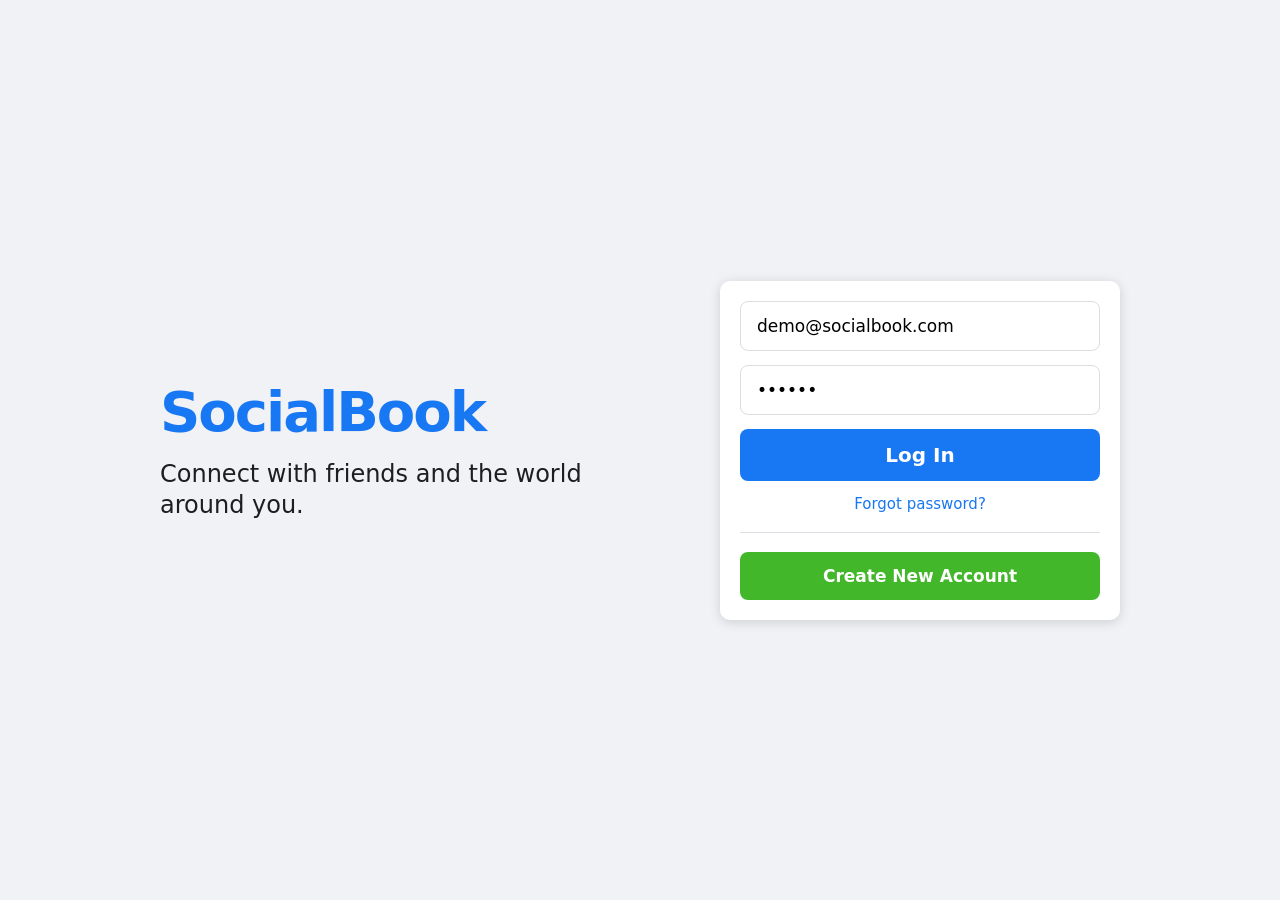
==== commit 0b94d2a5: "Update index.html" ====
--- a/index.html
+++ b/index.html
@@ -1,9 +1,9 @@
 <!DOCTYPE html>
-<html lang="bn">
+<html lang="en">
 <head>
   <meta charset="UTF-8">
   <meta name="viewport" content="width=device-width, initial-scale=1.0">
-  <title>SocialBook - তোমার সোশ্যাল নেটওয়ার্ক</title>
+  <title>SocialBook</title>
   <link rel="stylesheet" href="style.css">
   <link rel="stylesheet" href="https://cdnjs.cloudflare.com/ajax/libs/font-awesome/6.4.0/css/all.min.css">
 </head>
@@ -14,16 +14,16 @@
   <div class="auth-container">
     <div class="auth-left">
       <h1 class="brand-logo">SocialBook</h1>
-      <p class="brand-tagline">বন্ধুদের সাথে সংযুক্ত থাকুন এবং জীবন শেয়ার করুন।</p>
+      <p class="brand-tagline">Connect with friends and the world around you.</p>
     </div>
     <div class="auth-right">
       <div class="auth-card">
-        <input type="text" id="loginEmail" placeholder="ইমেইল বা ফোন নম্বর">
-        <input type="password" id="loginPassword" placeholder="পাসওয়ার্ড">
-        <button class="btn-primary" onclick="loginUser()">লগইন</button>
-        <a href="#" class="forgot-link">পাসওয়ার্ড ভুলে গেছেন?</a>
+        <input type="text" id="loginEmail" placeholder="Email or phone number" value="demo@socialbook.com">
+        <input type="password" id="loginPassword" placeholder="Password" value="123456">
+        <button class="btn-primary" onclick="loginUser()">Log In</button>
+        <a href="#" class="forgot-link" onclick="alert('Password reset is not available in this demo.')">Forgot password?</a>
         <hr>
-        <button class="btn-success" onclick="showSignup()">নতুন অ্যাকাউন্ট তৈরি করুন</button>
+        <button class="btn-success" onclick="showSignup()">Create New Account</button>
       </div>
     </div>
   </div>
@@ -34,36 +34,36 @@
   <div class="signup-container">
     <div class="signup-header">
       <h1 class="brand-logo">SocialBook</h1>
-      <p>দ্রুত এবং সহজে অ্যাকাউন্ট তৈরি করুন।</p>
+      <p>Create an account quickly and easily.</p>
     </div>
     <div class="signup-card">
       <div class="input-row">
-        <input type="text" id="signupFirstName" placeholder="প্রথম নাম">
-        <input type="text" id="signupLastName" placeholder="শেষ নাম">
-      </div>
-      <input type="text" id="signupEmail" placeholder="মোবাইল নম্বর বা ইমেইল">
-      <input type="password" id="signupPassword" placeholder="নতুন পাসওয়ার্ড">
+        <input type="text" id="signupFirstName" placeholder="First name">
+        <input type="text" id="signupLastName" placeholder="Last name">
+      </div>
+      <input type="text" id="signupEmail" placeholder="Mobile number or email">
+      <input type="password" id="signupPassword" placeholder="New password">
       <div class="input-row">
-        <select id="signupDay"><option>দিন</option></select>
+        <select id="signupDay"><option>Day</option></select>
         <select id="signupMonth">
-          <option>মাস</option>
-          <option>জানুয়ারি</option><option>ফেব্রুয়ারি</option>
-          <option>মার্চ</option><option>এপ্রিল</option>
-          <option>মে</option><option>জুন</option>
-          <option>জুলাই</option><option>আগস্ট</option>
-          <option>সেপ্টেম্বর</option><option>অক্টোবর</option>
-          <option>নভেম্বর</option><option>ডিসেম্বর</option>
+          <option>Month</option>
+          <option>January</option><option>February</option>
+          <option>March</option><option>April</option>
+          <option>May</option><option>June</option>
+          <option>July</option><option>August</option>
+          <option>September</option><option>October</option>
+          <option>November</option><option>December</option>
         </select>
-        <select id="signupYear"><option>বছর</option></select>
+        <select id="signupYear"><option>Year</option></select>
       </div>
       <div class="gender-row">
-        <label><input type="radio" name="gender" value="female"> মহিলা</label>
-        <label><input type="radio" name="gender" value="male"> পুরুষ</label>
-        <label><input type="radio" name="gender" value="other"> অন্যান্য</label>
-      </div>
-      <p class="terms-text">সাইন আপ ক্লিক করে আপনি আমাদের শর্তাবলী মেনে নিচ্ছেন।</p>
-      <button class="btn-success" onclick="signupUser()">সাইন আপ</button>
-      <button class="btn-link" onclick="showLogin()">ইতিমধ্যে অ্যাকাউন্ট আছে? লগইন</button>
+        <label><input type="radio" name="gender" value="female"> Female</label>
+        <label><input type="radio" name="gender" value="male"> Male</label>
+        <label><input type="radio" name="gender" value="other"> Other</label>
+      </div>
+      <p class="terms-text">By clicking Sign Up, you agree to our Terms and Conditions.</p>
+      <button class="btn-success" onclick="signupUser()">Sign Up</button>
+      <button class="btn-link" onclick="showLogin()">Already have an account? Log in</button>
     </div>
   </div>
 </div>
@@ -77,31 +77,75 @@
       <h2 class="nav-logo">SocialBook</h2>
       <div class="search-box">
         <i class="fas fa-search"></i>
-        <input type="text" placeholder="বন্ধু খুঁজুন..." id="searchInput">
+        <input type="text" placeholder="Search friends..." id="searchInput">
       </div>
     </div>
     <div class="nav-center">
-      <button class="nav-icon active" title="হোম"><i class="fas fa-home"></i></button>
-      <button class="nav-icon" title="বন্ধু"><i class="fas fa-user-friends"></i></button>
-      <button class="nav-icon" title="ভিডিও"><i class="fas fa-video"></i></button>
-      <button class="nav-icon" title="মার্কেটপ্লেস"><i class="fas fa-store"></i></button>
-      <button class="nav-icon" title="গেম"><i class="fas fa-gamepad"></i></button>
+      <button class="nav-icon active" onclick="switchTab(this,'home')" title="Home"><i class="fas fa-home"></i></button>
+      <button class="nav-icon" onclick="switchTab(this,'friends')" title="Friends"><i class="fas fa-user-friends"></i></button>
+      <button class="nav-icon" onclick="switchTab(this,'video')" title="Video"><i class="fas fa-video"></i></button>
+      <button class="nav-icon" onclick="switchTab(this,'market')" title="Marketplace"><i class="fas fa-store"></i></button>
+      <button class="nav-icon" onclick="switchTab(this,'game')" title="Gaming"><i class="fas fa-gamepad"></i></button>
     </div>
     <div class="nav-right">
-      <button class="nav-icon" title="মেসেঞ্জার"><i class="fas fa-comment-dots"></i></button>
-      <button class="nav-icon" title="নোটিফিকেশন"><i class="fas fa-bell"></i></button>
-      <div class="profile-menu" onclick="toggleProfileMenu()">
+      <button class="nav-icon round" title="Messenger" onclick="toast('💬 Messenger coming soon!')">
+        <i class="fas fa-comment-dots"></i>
+        <span class="badge">3</span>
+      </button>
+      <button class="nav-icon round" title="Notifications" onclick="toggleNotification(event)">
+        <i class="fas fa-bell"></i>
+        <span class="badge">5</span>
+      </button>
+      <div class="profile-menu" onclick="toggleProfileMenu(event)">
         <img id="navAvatar" src="https://i.pravatar.cc/40?img=12" alt="profile">
       </div>
-      <div id="profileDropdown" class="profile-dropdown hidden">
+
+      <!-- PROFILE DROPDOWN -->
+      <div id="profileDropdown" class="profile-dropdown hidden" onclick="event.stopPropagation()">
         <div class="dropdown-header" onclick="showProfile()">
           <img id="dropdownAvatar" src="https://i.pravatar.cc/40?img=12">
-          <span id="dropdownName">ব্যবহারকারী</span>
+          <span id="dropdownName">User</span>
         </div>
         <hr>
-        <div class="dropdown-item"><i class="fas fa-cog"></i> সেটিংস</div>
-        <div class="dropdown-item"><i class="fas fa-question-circle"></i> সাহায্য</div>
-        <div class="dropdown-item" onclick="logoutUser()"><i class="fas fa-sign-out-alt"></i> লগআউট</div>
+        <div class="dropdown-item" onclick="toggleDarkMode()"><i class="fas fa-moon"></i> Dark Mode</div>
+        <div class="dropdown-item" onclick="toast('⚙️ Settings')"><i class="fas fa-cog"></i> Settings</div>
+        <div class="dropdown-item" onclick="toast('❓ Help Center')"><i class="fas fa-question-circle"></i> Help</div>
+        <div class="dropdown-item" onclick="toast('📢 Report')"><i class="fas fa-flag"></i> Report</div>
+        <hr>
+        <div class="dropdown-item logout" onclick="logoutUser()"><i class="fas fa-sign-out-alt"></i> Log Out</div>
+      </div>
+
+      <!-- NOTIFICATION DROPDOWN -->
+      <div id="notificationDropdown" class="notification-dropdown hidden" onclick="event.stopPropagation()">
+        <h3>Notifications</h3>
+        <div class="notif-item">
+          <img src="https://i.pravatar.cc/40?img=5">
+          <div>
+            <p><strong>Rahul Ahmed</strong> liked your post</p>
+            <span>2 minutes ago</span>
+          </div>
+        </div>
+        <div class="notif-item">
+          <img src="https://i.pravatar.cc/40?img=6">
+          <div>
+            <p><strong>Sadia Khan</strong> commented on your post</p>
+            <span>1 hour ago</span>
+          </div>
+        </div>
+        <div class="notif-item">
+          <img src="https://i.pravatar.cc/40?img=7">
+          <div>
+            <p><strong>Karim Hossain</strong> sent you a friend request</p>
+            <span>3 hours ago</span>
+          </div>
+        </div>
+        <div class="notif-item">
+          <img src="https://i.pravatar.cc/40?img=9">
+          <div>
+            <p><strong>Nila Rahman</strong> reacted to your story</p>
+            <span>1 day ago</span>
+          </div>
+        </div>
       </div>
     </div>
   </nav>
@@ -113,18 +157,20 @@
     <aside class="left-sidebar">
       <div class="sidebar-item" onclick="showProfile()">
         <img id="sidebarAvatar" src="https://i.pravatar.cc/40?img=12">
-        <span id="sidebarName">ব্যবহারকারী</span>
-      </div>
-      <div class="sidebar-item"><i class="fas fa-user-friends"></i><span>বন্ধু</span></div>
-      <div class="sidebar-item"><i class="fas fa-users"></i><span>গ্রুপ</span></div>
-      <div class="sidebar-item"><i class="fas fa-store"></i><span>মার্কেটপ্লেস</span></div>
-      <div class="sidebar-item"><i class="fas fa-tv"></i><span>ভিডিও</span></div>
-      <div class="sidebar-item"><i class="fas fa-bookmark"></i><span>সেভ করা</span></div>
-      <div class="sidebar-item"><i class="fas fa-clock"></i><span>মেমোরি</span></div>
+        <span id="sidebarName">User</span>
+      </div>
+      <div class="sidebar-item" onclick="toast('👥 Friends List')"><i class="fas fa-user-friends" style="color:#1877f2"></i><span>Friends</span></div>
+      <div class="sidebar-item" onclick="toast('👨‍👩‍👧 Groups')"><i class="fas fa-users" style="color:#1877f2"></i><span>Groups</span></div>
+      <div class="sidebar-item" onclick="toast('🛒 Marketplace')"><i class="fas fa-store" style="color:#1877f2"></i><span>Marketplace</span></div>
+      <div class="sidebar-item" onclick="toast('📺 Video')"><i class="fas fa-tv" style="color:#1877f2"></i><span>Video</span></div>
+      <div class="sidebar-item" onclick="showSaved()"><i class="fas fa-bookmark" style="color:#1877f2"></i><span>Saved</span></div>
+      <div class="sidebar-item" onclick="toast('⏰ Memories')"><i class="fas fa-clock" style="color:#1877f2"></i><span>Memories</span></div>
       <hr>
-      <h4 class="sidebar-heading">তোমার শর্টকাট</h4>
-      <div class="sidebar-item"><i class="fas fa-code"></i><span>ডেভেলপার গ্রুপ</span></div>
-      <div class="sidebar-item"><i class="fas fa-camera"></i><span>ফটোগ্রাফি</span></div>
+      <h4 class="sidebar-heading">Your Shortcuts</h4>
+      <div class="sidebar-item"><i class="fas fa-code" style="color:#e91e63"></i><span>Developer Group</span></div>
+      <div class="sidebar-item"><i class="fas fa-camera" style="color:#9c27b0"></i><span>Photography</span></div>
+      <div class="sidebar-item"><i class="fas fa-music" style="color:#f44336"></i><span>Music Lovers</span></div>
+      <div class="sidebar-item"><i class="fas fa-futbol" style="color:#4caf50"></i><span>Sports</span></div>
     </aside>
 
     <!-- CENTER FEED -->
@@ -137,27 +183,7 @@
             <img id="storyAvatar" src="https://i.pravatar.cc/150?img=12">
           </div>
           <div class="story-create-btn">+</div>
-          <p>স্টোরি তৈরি করুন</p>
-        </div>
-        <div class="story-card">
-          <img src="https://picsum.photos/150/250?random=1">
-          <div class="story-avatar"><img src="https://i.pravatar.cc/40?img=1"></div>
-          <p>রাহুল</p>
-        </div>
-        <div class="story-card">
-          <img src="https://picsum.photos/150/250?random=2">
-          <div class="story-avatar"><img src="https://i.pravatar.cc/40?img=2"></div>
-          <p>সাদিয়া</p>
-        </div>
-        <div class="story-card">
-          <img src="https://picsum.photos/150/250?random=3">
-          <div class="story-avatar"><img src="https://i.pravatar.cc/40?img=3"></div>
-          <p>করিম</p>
-        </div>
-        <div class="story-card">
-          <img src="https://picsum.photos/150/250?random=4">
-          <div class="story-avatar"><img src="https://i.pravatar.cc/40?img=4"></div>
-          <p>নিলা</p>
+          <p>Create Story</p>
         </div>
       </div>
 
@@ -165,75 +191,114 @@
       <div class="create-post">
         <div class="post-top">
           <img id="postAvatar" src="https://i.pravatar.cc/40?img=12">
-          <input type="text" id="postInput" placeholder="কি ভাবছেন, লিখুন...">
+          <input type="text" id="postInput" placeholder="What's on your mind?" autocomplete="off">
+        </div>
+        <div id="imagePreviewBox" class="image-preview-box hidden">
+          <img id="imagePreview">
+          <button class="remove-img" onclick="removeImage()"><i class="fas fa-times"></i></button>
         </div>
         <div class="post-options">
-          <button onclick="openImagePicker()"><i class="fas fa-image" style="color:#45bd62;"></i> ছবি</button>
-          <button><i class="fas fa-video" style="color:#f3425f;"></i> ভিডিও</button>
-          <button><i class="fas fa-smile" style="color:#f7b928;"></i> ফিলিংস</button>
+          <button onclick="openImagePicker()"><i class="fas fa-image" style="color:#45bd62;"></i> Photo</button>
+          <button onclick="toast('🎥 Video upload')"><i class="fas fa-video" style="color:#f3425f;"></i> Video</button>
+          <button onclick="toast('😊 Feeling')"><i class="fas fa-smile" style="color:#f7b928;"></i> Feeling</button>
           <input type="file" id="imageUpload" accept="image/*" hidden>
         </div>
-        <img id="imagePreview" class="image-preview hidden">
-        <button class="btn-post" onclick="createPost()">পোস্ট করুন</button>
-      </div>
-
-      <!-- POSTS CONTAINER -->
+        <button class="btn-post" onclick="createPost()">Post</button>
+      </div>
+
+      <!-- POSTS FEED -->
       <div id="postsContainer"></div>
 
     </main>
 
     <!-- RIGHT SIDEBAR -->
     <aside class="right-sidebar">
-      <h4 class="sidebar-heading">স্পন্সরড</h4>
+      <h4 class="sidebar-heading">Sponsored</h4>
       <div class="sponsor-item">
         <img src="https://picsum.photos/100/100?random=10">
-        <p>নতুন গ্যাজেট কিনুন</p>
+        <div><p>Buy New Gadgets</p><span>shop.com</span></div>
       </div>
       <div class="sponsor-item">
         <img src="https://picsum.photos/100/100?random=11">
-        <p>ফ্রি কোর্স করুন</p>
+        <div><p>Free Online Courses</p><span>learn.com</span></div>
       </div>
       <hr>
-      <h4 class="sidebar-heading">জন্মদিন 🎂</h4>
+      <h4 class="sidebar-heading">Birthdays 🎂</h4>
       <div class="birthday-item">
         <img src="https://i.pravatar.cc/40?img=8">
         <div>
-          <strong>আয়েশা</strong>
-          <p>আজ জন্মদিন</p>
+          <strong>Ayesha</strong>
+          <p>Birthday today</p>
         </div>
       </div>
       <hr>
-      <h4 class="sidebar-heading">বন্ধু</h4>
-      <div class="contact-item">
-        <img src="https://i.pravatar.cc/40?img=5">
-        <span>রাহুল আহমেদ</span>
-        <i class="fas fa-circle online"></i>
-      </div>
-      <div class="contact-item">
-        <img src="https://i.pravatar.cc/40?img=6">
-        <span>সাদিয়া খান</span>
-        <i class="fas fa-circle online"></i>
-      </div>
-      <div class="contact-item">
-        <img src="https://i.pravatar.cc/40?img=7">
-        <span>করিম হোসেন</span>
-      </div>
-      <div class="contact-item">
-        <img src="https://i.pravatar.cc/40?img=9">
-        <span>নিলা রহমান</span>
-        <i class="fas fa-circle online"></i>
+      <h4 class="sidebar-heading">Contacts</h4>
+      <div class="contact-item" onclick="toast('💬 Chat opened')">
+        <div class="avatar-wrap">
+          <img src="https://i.pravatar.cc/40?img=5">
+          <span class="online-dot"></span>
+        </div>
+        <span>Rahul Ahmed</span>
+      </div>
+      <div class="contact-item" onclick="toast('💬 Chat opened')">
+        <div class="avatar-wrap">
+          <img src="https://i.pravatar.cc/40?img=6">
+          <span class="online-dot"></span>
+        </div>
+        <span>Sadia Khan</span>
+      </div>
+      <div class="contact-item" onclick="toast('💬 Chat opened')">
+        <div class="avatar-wrap">
+          <img src="https://i.pravatar.cc/40?img=7">
+        </div>
+        <span>Karim Hossain</span>
+      </div>
+      <div class="contact-item" onclick="toast('💬 Chat opened')">
+        <div class="avatar-wrap">
+          <img src="https://i.pravatar.cc/40?img=9">
+          <span class="online-dot"></span>
+        </div>
+        <span>Nila Rahman</span>
       </div>
     </aside>
 
   </div>
 </div>
 
-<!-- IMAGE VIEWER MODAL -->
-<div id="imageModal" class="modal hidden">
-  <span class="close-modal" onclick="closeModal()">&times;</span>
-  <img class="modal-content" id="modalImage">
-</div>
+<!-- IMAGE MODAL -->
+<div id="imageModal" class="modal hidden" onclick="closeModal()">
+  <span class="close-modal">&times;</span>
+  <img class="modal-content" id="modalImage" onclick="event.stopPropagation()">
+</div>
+
+<!-- PROFILE MODAL -->
+<div id="profileModal" class="modal hidden" onclick="closeProfileModal()">
+  <div class="profile-modal-content" onclick="event.stopPropagation()">
+    <div class="profile-cover">
+      <img src="https://picsum.photos/800/300?random=30">
+    </div>
+    <div class="profile-avatar-wrap">
+      <img id="profileAvatar" src="https://i.pravatar.cc/150?img=12">
+    </div>
+    <div class="profile-info">
+      <h2 id="profileName">User</h2>
+      <p id="profileEmail">email@example.com</p>
+      <div class="profile-stats">
+        <div><strong>245</strong><span>Friends</span></div>
+        <div><strong>56</strong><span>Posts</span></div>
+        <div><strong>1.2K</strong><span>Likes</span></div>
+      </div>
+      <div class="profile-buttons">
+        <button class="btn-primary" onclick="toast('✏️ Edit Profile')">Edit Profile</button>
+        <button class="btn-secondary" onclick="closeProfileModal()">Close</button>
+      </div>
+    </div>
+  </div>
+</div>
+
+<!-- TOAST CONTAINER -->
+<div id="toastContainer" class="toast-container"></div>
 
 <script src="script.js"></script>
 </body>
-</html>
+          </html>
--- a/style.css
+++ b/style.css
@@ -1,1708 +1,639 @@
-/* ===== Reset ===== */
+/* ========== RESET ========== */
 * {
-    margin: 0;
-    padding: 0;
-    box-sizing: border-box;
-}
-
-:root {
-    --primary: #4ecca3;
-    --primary-dark: #3bb890;
-    --secondary: #1a1a2e;
-    --dark: #16213e;
-    --accent: #0f3460;
-    --text: #333;
-    --text-light: #666;
-    --light: #f8f9fa;
-    --white: #ffffff;
-    --border: #e0e0e0;
-    --shadow: 0 5px 20px rgba(0,0,0,0.08);
-    --shadow-lg: 0 15px 40px rgba(0,0,0,0.15);
-}
-
-html {
-    scroll-behavior: smooth;
+  margin: 0;
+  padding: 0;
+  box-sizing: border-box;
+  font-family: 'Segoe UI', 'Hind Siliguri', system-ui, sans-serif;
 }
 
 body {
-    font-family: 'Poppins', 'Segoe UI', sans-serif;
-    line-height: 1.6;
-    color: var(--text);
-    overflow-x: hidden;
-}
-
-a {
-    text-decoration: none;
-    color: inherit;
-}
-
-ul {
-    list-style: none;
-}
-
-img {
-    max-width: 100%;
-    display: block;
-}
-
-.container {
-    max-width: 1200px;
-    margin: 0 auto;
-    padding: 0 20px;
-}
-
-.highlight {
-    color: var(--primary);
-}
-
-/* ===== Top Bar ===== */
-.top-bar {
-    background: var(--secondary);
-    color: var(--white);
-    padding: 10px 0;
-    font-size: 0.9rem;
-}
-
-.top-bar-content {
-    display: flex;
-    justify-content: space-between;
-    align-items: center;
-    flex-wrap: wrap;
-    gap: 10px;
-}
-
-.top-info {
-    display: flex;
-    gap: 25px;
-    flex-wrap: wrap;
-}
-
-.top-info span i {
-    color: var(--primary);
-    margin-right: 5px;
-}
-
-.top-social {
-    display: flex;
-    gap: 12px;
-}
-
-.top-social a {
-    color: var(--white);
-    transition: color 0.3s;
-    font-size: 0.9rem;
-}
-
-.top-social a:hover {
-    color: var(--primary);
-}
-
-/* ===== Navigation ===== */
+  background: #f0f2f5;
+  color: #050505;
+}
+
+.hidden { display: none !important; }
+
+/* ========== LOGIN PAGE ========== */
+.auth-page {
+  min-height: 100vh;
+  background: #f0f2f5;
+  display: flex;
+  align-items: center;
+  justify-content: center;
+  padding: 20px;
+}
+
+.auth-container {
+  display: flex;
+  gap: 60px;
+  max-width: 1000px;
+  width: 100%;
+  align-items: center;
+  justify-content: center;
+}
+
+.auth-left { flex: 1; max-width: 500px; }
+.brand-logo {
+  color: #1877f2;
+  font-size: 56px;
+  font-weight: 800;
+  margin-bottom: 15px;
+  letter-spacing: -2px;
+}
+.brand-tagline { font-size: 24px; color: #1c1e21; line-height: 1.3; }
+
+.auth-right { flex: 1; max-width: 400px; }
+.auth-card {
+  background: #fff;
+  padding: 20px;
+  border-radius: 10px;
+  box-shadow: 0 2px 12px rgba(0,0,0,0.15);
+  display: flex;
+  flex-direction: column;
+  gap: 14px;
+}
+
+.auth-card input {
+  padding: 14px 16px;
+  border: 1px solid #ddd;
+  border-radius: 8px;
+  font-size: 17px;
+  outline: none;
+}
+.auth-card input:focus { border-color: #1877f2; }
+
+.btn-primary {
+  background: #1877f2;
+  color: white;
+  border: none;
+  padding: 14px;
+  border-radius: 8px;
+  font-size: 20px;
+  font-weight: 700;
+  cursor: pointer;
+  transition: 0.2s;
+}
+.btn-primary:hover { background: #166fe5; }
+
+.btn-success {
+  background: #42b72a;
+  color: white;
+  border: none;
+  padding: 14px;
+  border-radius: 8px;
+  font-size: 17px;
+  font-weight: 700;
+  cursor: pointer;
+  transition: 0.2s;
+}
+.btn-success:hover { background: #36a420; }
+
+.btn-link {
+  background: none;
+  border: none;
+  color: #1877f2;
+  cursor: pointer;
+  padding: 8px;
+  font-size: 15px;
+}
+.btn-link:hover { text-decoration: underline; }
+
+.forgot-link {
+  text-align: center;
+  color: #1877f2;
+  text-decoration: none;
+  font-size: 15px;
+}
+.forgot-link:hover { text-decoration: underline; }
+
+.auth-card hr { border: none; border-top: 1px solid #dadde1; margin: 5px 0; }
+
+/* ========== SIGNUP PAGE ========== */
+.signup-container {
+  background: #fff;
+  max-width: 450px;
+  width: 100%;
+  padding: 25px;
+  border-radius: 10px;
+  box-shadow: 0 2px 12px rgba(0,0,0,0.15);
+}
+.signup-header { text-align: center; margin-bottom: 15px; }
+.signup-header .brand-logo { font-size: 40px; }
+.signup-header p { color: #606770; }
+
+.signup-card { display: flex; flex-direction: column; gap: 12px; }
+.signup-card input[type="text"],
+.signup-card input[type="password"] {
+  padding: 12px;
+  border: 1px solid #ccd0d5;
+  border-radius: 6px;
+  font-size: 15px;
+  outline: none;
+  background: #f5f6f7;
+}
+.input-row { display: flex; gap: 10px; }
+.input-row > * { flex: 1; }
+.input-row select {
+  padding: 10px;
+  border: 1px solid #ccd0d5;
+  border-radius: 6px;
+  background: #f5f6f7;
+  font-size: 14px;
+}
+.gender-row { display: flex; gap: 15px; }
+.gender-row label { display: flex; align-items: center; gap: 5px; font-size: 14px; }
+.terms-text { font-size: 12px; color: #777; line-height: 1.4; }
+
+/* ========== NAVBAR ========== */
 .navbar {
-    background: var(--white);
-    padding: 15px 0;
-    position: sticky;
-    top: 0;
-    z-index: 1000;
-    box-shadow: 0 2px 10px rgba(0,0,0,0.08);
-    transition: all 0.3s;
-}
-
-.navbar.scrolled {
-    padding: 10px 0;
-    box-shadow: 0 5px 20px rgba(0,0,0,0.12);
-}
-
-.nav-container {
-    display: flex;
-    justify-content: space-between;
-    align-items: center;
-}
-
-.logo {
-    font-size: 1.8rem;
-    font-weight: 700;
-    color: var(--secondary);
-    display: flex;
-    align-items: center;
-    gap: 8px;
-}
-
-.logo i {
-    color: var(--primary);
-}
-
-.logo span {
-    color: var(--primary);
-}
-
-.nav-menu {
-    display: flex;
-    gap: 2rem;
-}
-
-.nav-menu a {
-    color: var(--text);
-    font-weight: 500;
-    position: relative;
-    transition: color 0.3s;
-    padding: 5px 0;
-}
-
-.nav-menu a::after {
-    content: '';
-    position: absolute;
-    bottom: 0;
-    left: 0;
-    width: 0;
-    height: 2px;
-    background: var(--primary);
-    transition: width 0.3s;
-}
-
-.nav-menu a:hover,
-.nav-menu a.active {
-    color: var(--primary);
-}
-
-.nav-menu a:hover::after,
-.nav-menu a.active::after {
-    width: 100%;
-}
-
-.nav-right {
-    display: flex;
-    align-items: center;
-    gap: 20px;
-}
-
-.btn-quote {
-    background: var(--primary);
-    color: var(--white);
-    padding: 10px 22px;
-    border-radius: 30px;
-    font-weight: 500;
-    transition: all 0.3s;
-}
-
-.btn-quote:hover {
-    background: var(--primary-dark);
-    transform: translateY(-2px);
-    box-shadow: 0 8px 20px rgba(78, 204, 163, 0.3);
-}
-
-.hamburger {
-    display: none;
-    flex-direction: column;
-    gap: 5px;
-    cursor: pointer;
-}
-
-.hamburger span {
-    width: 25px;
-    height: 3px;
-    background: var(--secondary);
-    border-radius: 3px;
-    transition: 0.3s;
-}
-
-.hamburger.active span:nth-child(1) {
-    transform: rotate(45deg) translate(6px, 6px);
-}
-
-.hamburger.active span:nth-child(2) {
-    opacity: 0;
-}
-
-.hamburger.active span:nth-child(3) {
-    transform: rotate(-45deg) translate(6px, -6px);
-}
-
-/* ===== Buttons ===== */
-.btn {
-    display: inline-block;
-    padding: 13px 30px;
-    border-radius: 30px;
-    font-weight: 500;
-    cursor: pointer;
-    transition: all 0.3s;
-    border: 2px solid transparent;
-    font-size: 1rem;
-    font-family: inherit;
-}
-
-.btn-primary {
-    background: var(--primary);
-    color: var(--white);
-}
-
-.btn-primary:hover {
-    background: var(--primary-dark);
-    transform: translateY(-3px);
-    box-shadow: 0 10px 25px rgba(78, 204, 163, 0.4);
-}
-
-.btn-outline {
-    background: transparent;
-    color: var(--white);
-    border-color: var(--white);
-}
-
-.btn-outline:hover {
-    background: var(--white);
-    color: var(--secondary);
-}
-
-.btn-outline-dark {
-    background: transparent;
-    color: var(--secondary);
-    border-color: var(--secondary);
-}
-
-.btn-outline-dark:hover {
-    background: var(--secondary);
-    color: var(--white);
-}
-
-.btn-outline-light {
-    background: transparent;
-    color: var(--white);
-    border-color: var(--white);
-}
-
-.btn-outline-light:hover {
-    background: var(--white);
-    color: var(--secondary);
-}
-
-/* ===== Section Header ===== */
-.section-header {
-    text-align: center;
-    max-width: 700px;
-    margin: 0 auto 60px;
-}
-
-.section-tag {
-    display: inline-block;
-    background: rgba(78, 204, 163, 0.15);
-    color: var(--primary-dark);
-    padding: 6px 18px;
-    border-radius: 30px;
-    font-size: 0.9rem;
-    font-weight: 500;
-    margin-bottom: 15px;
-}
-
-.section-header h2 {
-    font-size: 2.5rem;
-    color: var(--secondary);
-    margin-bottom: 15px;
-    line-height: 1.3;
-}
-
-.section-header p {
-    color: var(--text-light);
-    font-size: 1.05rem;
-}
-
-/* ===== Hero ===== */
-.hero {
-    position: relative;
-    min-height: 90vh;
-    background: linear-gradient(135deg, #1a1a2e 0%, #16213e 50%, #0f3460 100%);
-    display: flex;
-    align-items: center;
-    color: var(--white);
-    overflow: hidden;
-    padding: 60px 0;
-}
-
-.hero-overlay {
-    position: absolute;
-    top: 0;
-    left: 0;
-    width: 100%;
-    height: 100%;
-    background: url('data:image/svg+xml,<svg xmlns="http://www.w3.org/2000/svg" viewBox="0 0 1440 320"><path fill="%234ecca3" fill-opacity="0.05" d="M0,96L48,112C96,128,192,160,288,160C384,160,480,128,576,122.7C672,117,768,139,864,154.7C960,171,1056,181,1152,165.3C1248,149,1344,107,1392,85.3L1440,64L1440,320L1392,320C1344,320,1248,320,1152,320C1056,320,960,320,864,320C768,320,672,320,576,320C480,320,384,320,288,320C192,320,96,320,48,320L0,320Z"></path></svg>');
-    background-size: cover;
-    background-position: bottom;
-}
-
-.hero-container {
-    position: relative;
-    z-index: 2;
-    display: grid;
-    grid-template-columns: 1.2fr 1fr;
-    gap: 60px;
-    align-items: center;
-}
-
-.hero-tag {
-    display: inline-block;
-    background: rgba(78, 204, 163, 0.2);
-    color: var(--primary);
-    padding: 8px 20px;
-    border-radius: 30px;
-    font-size: 0.9rem;
-    margin-bottom: 20px;
-    animation: fadeInUp 0.8s ease;
-}
-
-.hero-content h1 {
-    font-size: 3.2rem;
-    line-height: 1.2;
-    margin-bottom: 20px;
-    animation: fadeInUp 0.8s ease 0.1s backwards;
-}
-
-.hero-content p {
-    font-size: 1.15rem;
-    margin-bottom: 30px;
-    opacity: 0.9;
-    animation: fadeInUp 0.8s ease 0.2s backwards;
-}
-
-.hero-buttons {
-    display: flex;
-    gap: 15px;
-    flex-wrap: wrap;
-    margin-bottom: 40px;
-    animation: fadeInUp 0.8s ease 0.3s backwards;
-}
-
-.hero-stats {
-    display: flex;
-    gap: 40px;
-    animation: fadeInUp 0.8s ease 0.4s backwards;
-}
-
-.stat h3 {
-    font-size: 2rem;
-    color: var(--primary);
-    margin-bottom: 5px;
-}
-
-.stat p {
-    font-size: 0.9rem;
-    opacity: 0.8;
-    margin: 0;
-}
-
-.hero-image img {
-    border-radius: 20px;
-    box-shadow: 0 30px 60px rgba(0,0,0,0.4);
-    animation: fadeInRight 1s ease;
-}
-
-.scroll-down {
-    position: absolute;
-    bottom: 30px;
-    left: 50%;
-    transform: translateX(-50%);
-    z-index: 2;
-}
-
-.scroll-down a {
-    color: var(--primary);
-    font-size: 1.5rem;
-    animation: bounce 2s infinite;
-}
-
-@keyframes fadeInUp {
-    from { opacity: 0; transform: translateY(30px); }
-    to { opacity: 1; transform: translateY(0); }
-}
-
-@keyframes fadeInRight {
-    from { opacity: 0; transform: translateX(50px); }
-    to { opacity: 1; transform: translateX(0); }
-}
-
-@keyframes bounce {
-    0%, 100% { transform: translateY(0); }
-    50% { transform: translateY(-10px); }
-}
-
-/* ===== Section Padding ===== */
-section {
-    padding: 90px 0;
-}
-
-/* ===== About ===== */
-.about {
-    background: var(--white);
-}
-
-.about-grid {
-    display: grid;
-    grid-template-columns: 1fr 1fr;
-    gap: 60px;
-    align-items: center;
-    margin-bottom: 80px;
-}
-
-.about-image {
-    position: relative;
-}
-
-.about-image img {
-    border-radius: 20px;
-    box-shadow: var(--shadow-lg);
-}
-
-.experience-badge {
-    position: absolute;
-    bottom: -20px;
-    right: -20px;
-    background: var(--primary);
-    color: var(--white);
-    padding: 25px 30px;
-    border-radius: 15px;
-    text-align: center;
-    box-shadow: 0 15px 30px rgba(78, 204, 163, 0.4);
-}
-
-.experience-badge h3 {
-    font-size: 2.2rem;
-    line-height: 1;
-    margin-bottom: 5px;
-}
-
-.experience-badge p {
-    font-size: 0.85rem;
-}
-
-.about-content h3 {
-    font-size: 2rem;
-    color: var(--secondary);
-    margin-bottom: 20px;
-}
-
-.about-content > p {
-    color: var(--text-light);
-    margin-bottom: 25px;
-    font-size: 1.05rem;
-}
-
-.about-list {
-    display: grid;
-    grid-template-columns: 1fr 1fr;
-    gap: 12px;
-    margin-bottom: 30px;
-}
-
-.about-list li {
-    display: flex;
-    align-items: center;
-    gap: 10px;
-    color: var(--text);
-}
-
-.about-list i {
-    color: var(--primary);
-    font-size: 1.1rem;
-}
-
-/* Feature Boxes */
-.features-grid {
-    display: grid;
-    grid-template-columns: repeat(auto-fit, minmax(220px, 1fr));
-    gap: 25px;
-}
-
-.feature-box {
-    background: var(--light);
-    padding: 30px 25px;
-    border-radius: 15px;
-    text-align: center;
-    transition: all 0.3s;
-    border-bottom: 3px solid transparent;
-}
-
-.feature-box:hover {
-    transform: translateY(-8px);
-    border-bottom-color: var(--primary);
-    box-shadow: var(--shadow);
-}
-
-.feature-box i {
-    font-size: 2.5rem;
-    color: var(--primary);
-    margin-bottom: 15px;
-}
-
-.feature-box h4 {
-    color: var(--secondary);
-    margin-bottom: 10px;
-}
-
-.feature-box p {
-    color: var(--text-light);
-    font-size: 0.9rem;
-}
-
-/* ===== Services ===== */
-.services {
-    background: var(--light);
-}
-
-.services-grid {
-    display: grid;
-    grid-template-columns: repeat(auto-fit, minmax(300px, 1fr));
-    gap: 30px;
-}
-
-.service-card {
-    background: var(--white);
-    padding: 40px 30px;
-    border-radius: 20px;
-    box-shadow: var(--shadow);
-    transition: all 0.4s;
-    position: relative;
-    overflow: hidden;
-    border-top: 4px solid transparent;
-}
-
-.service-card::before {
-    content: '';
-    position: absolute;
-    top: 0;
-    left: 0;
-    width: 100%;
-    height: 0;
-    background: linear-gradient(135deg, var(--primary), var(--accent));
-    transition: height 0.4s;
-    z-index: 0;
-}
-
-.service-card:hover {
-    transform: translateY(-10px);
-    box-shadow: var(--shadow-lg);
-    border-top-color: var(--primary);
-}
-
-.service-icon {
-    width: 70px;
-    height: 70px;
-    background: rgba(78, 204, 163, 0.15);
-    color: var(--primary);
-    display: flex;
-    align-items: center;
-    justify-content: center;
-    font-size: 1.8rem;
-    border-radius: 15px;
-    margin-bottom: 25px;
-    transition: all 0.3s;
-}
-
-.service-card:hover .service-icon {
-    background: var(--primary);
-    color: var(--white);
-    transform: rotate(-5deg) scale(1.1);
-}
-
-.service-card h3 {
-    font-size: 1.4rem;
-    color: var(--secondary);
-    margin-bottom: 15px;
-}
-
-.service-card p {
-    color: var(--text-light);
-    margin-bottom: 20px;
-    line-height: 1.7;
-}
-
-.service-link {
-    color: var(--primary);
-    font-weight: 500;
-    display: inline-flex;
-    align-items: center;
-    gap: 8px;
-    transition: gap 0.3s;
-}
-
-.service-link:hover {
-    gap: 15px;
-}
-
-/* ===== Counter ===== */
-.counters {
-    background: linear-gradient(135deg, var(--secondary), var(--accent));
-    color: var(--white);
-    padding: 70px 0;
-}
-
-.counters-grid {
-    display: grid;
-    grid-template-columns: repeat(auto-fit, minmax(200px, 1fr));
-    gap: 30px;
-    text-align: center;
-}
-
-.counter-box i {
-    font-size: 2.5rem;
-    color: var(--primary);
-    margin-bottom: 15px;
-}
-
-.counter-box h3 {
-    font-size: 3rem;
-    margin-bottom: 10px;
-    color: var(--white);
-}
-
-.counter-box p {
-    opacity: 0.85;
-}
-
-/* ===== Portfolio ===== */
-.portfolio-filter {
-    display: flex;
-    justify-content: center;
-    gap: 15px;
-    margin-bottom: 40px;
-    flex-wrap: wrap;
-}
-
-.filter-btn {
-    background: transparent;
-    border: 2px solid var(--border);
-    color: var(--text);
-    padding: 8px 22px;
-    border-radius: 30px;
-    cursor: pointer;
-    font-family: inherit;
-    font-size: 0.95rem;
-    transition: all 0.3s;
-}
-
-.filter-btn.active,
-.filter-btn:hover {
-    background: var(--primary);
-    border-color: var(--primary);
-    color: var(--white);
-}
-
-.portfolio-grid {
-    display: grid;
-    grid-template-columns: repeat(auto-fit, minmax(300px, 1fr));
-    gap: 25px;
-}
-
-.portfolio-item {
-    position: relative;
-    border-radius: 15px;
-    overflow: hidden;
-    height: 280px;
-    cursor: pointer;
-}
-
-.portfolio-item img {
-    width: 100%;
-    height: 100%;
-    object-fit: cover;
-    transition: transform 0.5s;
-}
-
-.portfolio-item:hover img {
-    transform: scale(1.1);
-}
-
-.portfolio-overlay {
-    position: absolute;
-    bottom: 0;
-    left: 0;
-    right: 0;
-    background: linear-gradient(to top, rgba(26, 26, 46, 0.95), transparent);
-    color: var(--white);
-    padding: 30px 25px 25px;
-    transform: translateY(30%);
-    transition: transform 0.4s;
-}
-
-.portfolio-item:hover .portfolio-overlay {
-    transform: translateY(0);
-}
-
-.portfolio-overlay h4 {
-    font-size: 1.3rem;
-    margin-bottom: 5px;
-}
-
-.portfolio-overlay p {
-    color: var(--primary);
-    margin-bottom: 15px;
-    font-size: 0.9rem;
-}
-
-.portfolio-overlay a {
-    display: inline-flex;
-    align-items: center;
-    justify-content: center;
-    width: 40px;
-    height: 40px;
-    background: var(--primary);
-    border-radius: 50%;
-    transition: all 0.3s;
-}
-
-.portfolio-overlay a:hover {
-    background: var(--white);
-    color: var(--primary);
-}
-
-/* ===== Team ===== */
-.team {
-    background: var(--light);
-}
-
-.team-grid {
-    display: grid;
-    grid-template-columns: repeat(auto-fit, minmax(250px, 1fr));
-    gap: 30px;
-}
-
-.team-card {
-    background: var(--white);
-    border-radius: 20px;
-    overflow: hidden;
-    box-shadow: var(--shadow);
-    transition: all 0.3s;
-}
-
-.team-card:hover {
-    transform: translateY(-10px);
-    box-shadow: var(--shadow-lg);
-}
-
-.team-card img {
-    width: 100%;
-    height: 300px;
-    object-fit: cover;
-}
-
-.team-info {
-    padding: 25px;
-    text-align: center;
-}
-
-.team-info h4 {
-    color: var(--secondary);
-    font-size: 1.3rem;
-    margin-bottom: 5px;
-}
-
-.team-info > p {
-    color: var(--primary);
-    font-size: 0.95rem;
-    margin-bottom: 15px;
-}
-
-.team-social {
-    display: flex;
-    justify-content: center;
-    gap: 12px;
-}
-
-.team-social a {
-    width: 38px;
-    height: 38px;
-    display: flex;
-    align-items: center;
-    justify-content: center;
-    background: var(--light);
-    border-radius: 50%;
-    color: var(--secondary);
-    transition: all 0.3s;
-}
-
-.team-social a:hover {
-    background: var(--primary);
-    color: var(--white);
-    transform: translateY(-3px);
-}
-
-/* ===== Testimonials ===== */
-.testimonials {
-    background: linear-gradient(135deg, var(--secondary), var(--accent));
-    color: var(--white);
-    position: relative;
-}
-
-.testimonials .section-header h2 {
-    color: var(--white);
-}
-
-.testimonials .section-header p {
-    color: rgba(255,255,255,0.8);
-}
-
-.testimonial-slider {
-    max-width: 800px;
-    margin: 0 auto;
-    position: relative;
-    min-height: 280px;
-}
-
-.testimonial-card {
-    background: rgba(255,255,255,0.08);
-    backdrop-filter: blur(10px);
-    border: 1px solid rgba(255,255,255,0.1);
-    padding: 40px;
-    border-radius: 20px;
-    text-align: center;
-    position: absolute;
-    top: 0;
-    left: 0;
-    width: 100%;
-    opacity: 0;
-    transform: translateX(50px);
-    transition: all 0.5s;
-    pointer-events: none;
-}
-
-.testimonial-card.active {
-    opacity: 1;
-    transform: translateX(0);
-    pointer-events: auto;
-    position: relative;
-}
-
-.testimonial-card > i {
-    font-size: 2.5rem;
-    color: var(--primary);
-    margin-bottom: 20px;
-    opacity: 0.7;
-}
-
-.testimonial-card > p {
-    font-size: 1.15rem;
-    line-height: 1.8;
-    margin-bottom: 30px;
-    font-style: italic;
-}
-
-.testimonial-author {
-    display: flex;
-    align-items: center;
-    justify-content: center;
-    gap: 15px;
-}
-
-.testimonial-author img {
-    width: 60px;
-    height: 60px;
-    border-radius: 50%;
-    object-fit: cover;
-    border: 3px solid var(--primary);
-}
-
-.testimonial-author div {
-    text-align: left;
-}
-
-.testimonial-author h4 {
-    color: var(--white);
-    margin-bottom: 3px;
-}
-
-.testimonial-author p {
-    color: var(--primary);
-    font-size: 0.9rem;
-}
-
-.slider-dots {
-    display: flex;
-    justify-content: center;
-    gap: 10px;
-    margin-top: 30px;
-}
-
-.dot {
-    width: 12px;
-    height: 12px;
-    background: rgba(255,255,255,0.3);
-    border-radius: 50%;
-    cursor: pointer;
-    transition: all 0.3s;
-}
-
-.dot.active {
-    background: var(--primary);
-    width: 30px;
-    border-radius: 6px;
-}
-
-/* ===== Pricing ===== */
-.pricing {
-    background: var(--light);
-}
-
-.pricing-grid {
-    display: grid;
-    grid-template-columns: repeat(auto-fit, minmax(280px, 1fr));
-    gap: 30px;
-    align-items: center;
-}
-
-.pricing-card {
-    background: var(--white);
-    padding: 40px 30px;
-    border-radius: 20px;
-    box-shadow: var(--shadow);
-    transition: all 0.3s;
-    position: relative;
-}
-
-.pricing-card:hover {
-    transform: translateY(-10px);
-    box-shadow: var(--shadow-lg);
-}
-
-.pricing-card.featured {
-    background: linear-gradient(135deg, var(--secondary), var(--accent));
-    color: var(--white);
-    transform: scale(1.05);
-}
-
-.pricing-card.featured:hover {
-    transform: scale(1.05) translateY(-10px);
-}
-
-.featured-badge {
-    position: absolute;
-    top: -15px;
-    left: 50%;
-    transform: translateX(-50%);
-    background: var(--primary);
-    color: var(--white);
-    padding: 6px 20px;
-    border-radius: 30px;
-    font-size: 0.85rem;
-    font-weight: 500;
-}
-
-.pricing-card h3 {
-    font-size: 1.5rem;
-    margin-bottom: 20px;
-    text-align: center;
-}
-
-.pricing-card.featured h3 {
-    color: var(--white);
-}
-
-.price {
-    font-size: 2.5rem;
-    font-weight: 700;
-    color: var(--primary);
-    text-align: center;
-    margin-bottom: 30px;
-}
-
-.price span {
-    font-size: 0.9rem;
-    color: var(--text-light);
-    font-weight: 400;
-}
-
-.pricing-card.featured .price span {
-    color: rgba(255,255,255,0.7);
-}
-
-.pricing-card ul {
-    margin-bottom: 30px;
-}
-
-.pricing-card ul li {
-    padding: 10px 0;
-    border-bottom: 1px solid var(--border);
-    display: flex;
-    align-items: center;
-    gap: 12px;
-}
-
-.pricing-card.featured ul li {
-    border-bottom-color: rgba(255,255,255,0.15);
-}
-
-.pricing-card ul li i {
-    color: var(--primary);
-}
-
-.pricing-card ul li i.disabled {
-    color: #ccc;
-}
-
-.pricing-card .btn {
-    display: block;
-    text-align: center;
-}
-
-/* ===== Blog ===== */
-.blog-grid {
-    display: grid;
-    grid-template-columns: repeat(auto-fit, minmax(300px, 1fr));
-    gap: 30px;
-}
-
-.blog-card {
-    background: var(--white);
-    border-radius: 20px;
-    overflow: hidden;
-    box-shadow: var(--shadow);
-    transition: all 0.3s;
-}
-
-.blog-card:hover {
-    transform: translateY(-10px);
-    box-shadow: var(--shadow-lg);
-}
-
-.blog-card img {
-    width: 100%;
-    height: 220px;
-    object-fit: cover;
-    transition: transform 0.5s;
-}
-
-.blog-card:hover img {
-    transform: scale(1.08);
-}
-
-.blog-content {
-    padding: 25px;
-}
-
-.blog-meta {
-    display: flex;
-    gap: 20px;
-    font-size: 0.85rem;
-    color: var(--text-light);
-    margin-bottom: 15px;
-    flex-wrap: wrap;
-}
-
-.blog-meta i {
-    color: var(--primary);
-    margin-right: 5px;
-}
-
-.blog-content h3 {
-    color: var(--secondary);
-    font-size: 1.25rem;
-    margin-bottom: 12px;
-    line-height: 1.4;
-}
-
-.blog-content > p {
-    color: var(--text-light);
-    font-size: 0.95rem;
-    margin-bottom: 15px;
-}
-
-.read-more {
-    color: var(--primary);
-    font-weight: 500;
-    display: inline-flex;
-    align-items: center;
-    gap: 8px;
-    transition: gap 0.3s;
-}
-
-.read-more:hover {
-    gap: 15px;
-}
-
-/* ===== FAQ ===== */
-.faq {
-    background: var(--light);
-}
-
-.faq-container {
-    max-width: 800px;
-    margin: 0 auto;
-}
-
-.faq-item {
-    background: var(--white);
-    border-radius: 12px;
-    margin-bottom: 15px;
-    overflow: hidden;
-    box-shadow: var(--shadow);
-}
-
-.faq-question {
-    padding: 22px 25px;
-    display: flex;
-    justify-content: space-between;
-    align-items: center;
-    cursor: pointer;
-    transition: background 0.3s;
-}
-
-.faq-question:hover {
-    background: rgba(78, 204, 163, 0.05);
-}
-
-.faq-question h4 {
-    color: var(--secondary);
-    font-size: 1.05rem;
-}
-
-.faq-question i {
-    color: var(--primary);
-    transition: transform 0.3s;
-    flex-shrink: 0;
-    margin-left: 15px;
-}
-
-.faq-item.active .faq-question i {
-    transform: rotate(45deg);
-}
-
-.faq-answer {
-    max-height: 0;
-    overflow: hidden;
-    transition: max-height 0.4s, padding 0.4s;
-    padding: 0 25px;
-}
-
-.faq-item.active .faq-answer {
-    max-height: 300px;
-    padding: 0 25px 22px;
-}
-
-.faq-answer p {
-    color: var(--text-light);
-    line-height: 1.8;
-}
-
-/* ===== CTA ===== */
-.cta {
-    background: linear-gradient(135deg, var(--primary), var(--accent));
-    color: var(--white);
-    text-align: center;
-    padding: 70px 0;
-}
-
-.cta-content h2 {
-    font-size: 2.3rem;
-    margin-bottom: 15px;
-}
-
-.cta-content p {
-    font-size: 1.1rem;
-    margin-bottom: 30px;
-    opacity: 0.95;
-}
-
-.cta-buttons {
-    display: flex;
-    justify-content: center;
-    gap: 15px;
-    flex-wrap: wrap;
-}
-
-.cta .btn-primary {
-    background: var(--white);
-    color: var(--primary);
-}
-
-.cta .btn-primary:hover {
-    background: var(--secondary);
-    color: var(--white);
-}
-
-/* ===== Contact ===== */
-.contact-wrapper {
-    display: grid;
-    grid-template-columns: 1fr 1.5fr;
-    gap: 50px;
-}
-
-.contact-info {
-    display: flex;
-    flex-direction: column;
-    gap: 20px;
-}
-
-.info-box {
-    display: flex;
-    gap: 18px;
-    padding: 22px;
-    background: var(--light);
-    border-radius: 15px;
-    transition: all 0.3s;
-}
-
-.info-box:hover {
-    background: var(--white);
-    box-shadow: var(--shadow);
-    transform: translateX(5px);
-}
-
-.info-box i {
-    width: 50px;
-    height: 50px;
-    background: var(--primary);
-    color: var(--white);
-    display: flex;
-    align-items: center;
-    justify-content: center;
-    border-radius: 12px;
-    font-size: 1.2rem;
-    flex-shrink: 0;
-}
-
-.info-box h4 {
-    color: var(--secondary);
-    margin-bottom: 5px;
-}
-
-.info-box p {
-    color: var(--text-light);
-    font-size: 0.95rem;
-}
-
-.contact-form {
-    background: var(--light);
-    padding: 35px;
-    border-radius: 20px;
-}
-
-.form-row {
-    display: grid;
-    grid-template-columns: 1fr 1fr;
-    gap: 15px;
-    margin-bottom: 15px;
-}
-
-.contact-form input,
-.contact-form textarea {
-    width: 100%;
-    padding: 14px 18px;
-    border: 2px solid var(--border);
-    border-radius: 10px;
-    font-family: inherit;
-    font-size: 1rem;
-    background: var(--white);
-    transition: border 0.3s;
-    margin-bottom: 15px;
-}
-
-.contact-form input:focus,
-.contact-form textarea:focus {
-    outline: none;
-    border-color: var(--primary);
-}
-
-.contact-form textarea {
-    resize: vertical;
-}
-
-/* ===== Newsletter ===== */
-.newsletter {
-    background: var(--secondary);
-    color: var(--white);
-    padding: 50px 0;
-}
-
-.newsletter-content {
-    display: flex;
-    justify-content: space-between;
-    align-items: center;
-    gap: 30px;
-    flex-wrap: wrap;
-}
-
-.newsletter-content h3 {
-    font-size: 1.6rem;
-    margin-bottom: 8px;
-}
-
-.newsletter-content p {
-    opacity: 0.8;
-}
-
-.newsletter-form {
-    display: flex;
-    gap: 10px;
-    flex: 1;
-    max-width: 500px;
-}
-
-.newsletter-form input {
-    flex: 1;
-    padding: 14px 20px;
-    border: none;
-    border-radius: 30px;
-    font-family: inherit;
-    font-size: 1rem;
-}
-
-.newsletter-form input:focus {
-    outline: 2px solid var(--primary);
-}
-
-.newsletter-form button {
-    background: var(--primary);
-    color: var(--white);
-    padding: 14px 30px;
-    border: none;
-    border-radius: 30px;
-    font-family: inherit;
-    font-size: 1rem;
-    font-weight: 500;
-    cursor: pointer;
-    transition: all 0.3s;
-}
-
-.newsletter-form button:hover {
-    background: var(--primary-dark);
-    transform: translateY(-2px);
-}
-
-/* ===== Footer ===== */
-.footer {
-    background: #0d1220;
-    color: rgba(255,255,255,0.85);
-    padding-top: 70px;
-}
-
-.footer-grid {
-    display: grid;
-    grid-template-columns: 1.5fr 1fr 1fr 1.2fr;
-    gap: 40px;
-    padding-bottom: 50px;
-    border-bottom: 1px solid rgba(255,255,255,0.1);
-}
-
-.footer-logo {
-    font-size: 1.8rem;
-    font-weight: 700;
-    color: var(--white);
-    margin-bottom: 20px;
-    display: inline-block;
-}
-
-.footer-logo i,
-.footer-logo span {
-    color: var(--primary);
-}
-
-.footer-col p {
-    margin-bottom: 20px;
-    line-height: 1.8;
-    font-size: 0.95rem;
-}
-
-.footer-col h4 {
-    color: var(--white);
-    font-size: 1.2rem;
-    margin-bottom: 22px;
-    position: relative;
-    padding-bottom: 12px;
-}
-
-.footer-col h4::after {
-    content: '';
-    position: absolute;
-    bottom: 0;
-    left: 0;
-    width: 40px;
-    height: 3px;
-    background: var(--primary);
-    border-radius: 2px;
-}
-
-.footer-col ul li {
-    margin-bottom: 12px;
-}
-
-.footer-col ul li a {
-    transition: all 0.3s;
-    display: inline-flex;
-    align-items: center;
-    gap: 8px;
-}
-
-.footer-col ul li a:hover {
-    color: var(--primary);
-    padding-left: 5px;
-}
-
-.footer-col p i {
-    color: var(--primary);
-    margin-right: 10px;
-    width: 18px;
-}
-
-.footer-social {
-    display: flex;
-    gap: 12px;
-    margin-top: 5px;
-}
-
-.footer-social a {
-    width: 42px;
-    height: 42px;
-    display: flex;
-    align-items: center;
-    justify-content: center;
-    background: rgba(255,255,255,0.08);
-    border-radius: 50%;
-    color: var(--white);
-    transition: all 0.3s;
-}
-
-.footer-social a:hover {
-    background: var(--primary);
-    transform: translateY(-5px);
-}
-
-.footer-bottom {
-    padding: 25px 0;
-}
-
-.footer-bottom .container {
-    display: flex;
-    justify-content: space-between;
-    align-items: center;
-    flex-wrap: wrap;
-    gap: 15px;
-}
-
-.footer-links {
-    display: flex;
-    gap: 25px;
-}
-
-.footer-links a {
-    transition: color 0.3s;
-    font-size: 0.95rem;
-}
-
-.footer-links a:hover {
-    color: var(--primary);
-}
-
-/* ===== Scroll Top ===== */
-.scroll-top {
-    position: fixed;
-    bottom: 30px;
-    right: 30px;
-    width: 50px;
-    height: 50px;
-    background: var(--primary);
-    color: var(--white);
-    border: none;
-    border-radius: 50%;
-    cursor: pointer;
-    font-size: 1.1rem;
-    box-shadow: 0 10px 25px rgba(78, 204, 163, 0.4);
-    opacity: 0;
-    visibility: hidden;
-    transform: translateY(20px);
-    transition: all 0.3s;
-    z-index: 999;
-}
-
-.scroll-top.visible {
-    opacity: 1;
-    visibility: visible;
-    transform: translateY(0);
-}
-
-.scroll-top:hover {
-    background: var(--primary-dark);
-    transform: translateY(-5px);
-}
-
-/* ===== Responsive ===== */
-@media (max-width: 992px) {
-    .hero-container {
-        grid-template-columns: 1fr;
-        text-align: center;
+  position: sticky;
+  top: 0;
+  z-index: 100;
+  display: flex;
+  align-items: center;
+  justify-content: space-between;
+  background: #fff;
+  padding: 8px 16px;
+  box-shadow: 0 1px 4px rgba(0,0,0,0.1);
+  height: 56px;
+}
+
+.nav-left { display: flex; align-items: center; gap: 10px; flex: 1; }
+.nav-logo {
+  color: #1877f2;
+  font-size: 26px;
+  font-weight: 800;
+  letter-spacing: -1px;
+}
+
+.search-box {
+  position: relative;
+  background: #f0f2f5;
+  border-radius: 20px;
+  padding: 8px 14px;
+  display: flex;
+  align-items: center;
+  gap: 8px;
+  max-width: 240px;
+}
+.search-box i { color: #65676b; }
+.search-box input {
+  border: none;
+  background: transparent;
+  outline: none;
+  font-size: 15px;
+  width: 100%;
+}
+
+.nav-center { display: flex; gap: 5px; flex: 1; justify-content: center; }
+.nav-icon {
+  background: transparent;
+  border: none;
+  font-size: 22px;
+  color: #65676b;
+  padding: 10px 40px;
+  border-radius: 8px;
+  cursor: pointer;
+  transition: 0.2s;
+  position: relative;
+}
+.nav-icon:hover { background: #f0f2f5; }
+.nav-icon.active { color: #1877f2; border-bottom: 3px solid #1877f2; border-radius: 0; }
+
+.nav-right { display: flex; align-items: center; gap: 8px; flex: 1; justify-content: flex-end; }
+.nav-right .nav-icon { padding: 10px 14px; border-radius: 50%; background: #f0f2f5; font-size: 18px; }
+
+.profile-menu { cursor: pointer; }
+.profile-menu img {
+  width: 40px; height: 40px;
+  border-radius: 50%;
+  object-fit: cover;
+  border: 2px solid #e4e6eb;
+}
+
+.profile-dropdown {
+  position: absolute;
+  top: 60px;
+  right: 20px;
+  background: #fff;
+  width: 300px;
+  border-radius: 10px;
+  box-shadow: 0 2px 16px rgba(0,0,0,0.2);
+  padding: 10px;
+  z-index: 200;
+}
+.dropdown-header {
+  display: flex;
+  align-items: center;
+  gap: 12px;
+  padding: 10px;
+  border-radius: 8px;
+  cursor: pointer;
+  font-weight: 600;
+}
+.dropdown-header:hover { background: #f0f2f5; }
+.dropdown-header img { width: 40px; height: 40px; border-radius: 50%; }
+.dropdown-item {
+  padding: 12px;
+  border-radius: 8px;
+  cursor: pointer;
+  display: flex;
+  gap: 12px;
+  align-items: center;
+  font-size: 15px;
+}
+.dropdown-item:hover { background: #f0f2f5; }
+.profile-dropdown hr { border: none; border-top: 1px solid #e4e6eb; margin: 5px 0; }
+
+/* ========== MAIN LAYOUT ========== */
+.main-container {
+  display: grid;
+  grid-template-columns: 300px 1fr 320px;
+  gap: 20px;
+  padding: 20px;
+  max-width: 1600px;
+  margin: 0 auto;
+}
+
+/* ========== LEFT SIDEBAR ========== */
+.left-sidebar {
+  position: sticky;
+  top: 76px;
+  height: fit-content;
+  max-height: calc(100vh - 90px);
+  overflow-y: auto;
+}
+.sidebar-item {
+  display: flex;
+  align-items: center;
+  gap: 12px;
+  padding: 10px;
+  border-radius: 8px;
+  cursor: pointer;
+  font-weight: 600;
+  font-size: 15px;
+  transition: 0.2s;
+}
+.sidebar-item:hover { background: #e4e6eb; }
+.sidebar-item img { width: 36px; height: 36px; border-radius: 50%; }
+.sidebar-item i {
+  width: 36px; height: 36px;
+  display: flex; align-items: center; justify-content: center;
+  background: #e4e6eb;
+  border-radius: 50%;
+  color: #1877f2;
+  font-size: 16px;
+}
+.sidebar-heading {
+  font-size: 16px;
+  color: #65676b;
+  padding: 10px 0 5px 10px;
+}
+.left-sidebar hr { border: none; border-top: 1px solid #ddd; margin: 10px 0; }
+
+/* ========== FEED ========== */
+.feed { min-width: 0; }
+
+/* STORIES */
+.stories-container {
+  display: flex;
+  gap: 10px;
+  margin-bottom: 20px;
+  overflow-x: auto;
+  padding-bottom: 5px;
+}
+.story-card {
+  position: relative;
+  min-width: 120px;
+  height: 200px;
+  border-radius: 10px;
+  overflow: hidden;
+  cursor: pointer;
+  box-shadow: 0 1px 3px rgba(0,0,0,0.15);
+  transition: 0.2s;
+  background: #fff;
+  flex-shrink: 0;
+}
+.story-card:hover { transform: scale(1.02); }
+.story-card img {
+  width: 100%;
+  height: 100%;
+  object-fit: cover;
+}
+.story-card p {
+  position: absolute;
+  bottom: 8px;
+  left: 8px;
+  color: white;
+  font-weight: 600;
+  font-size: 13px;
+  text-shadow: 0 1px 3px rgba(0,0,0,0.7);
+}
+.story-avatar {
+  position: absolute;
+  top: 8px;
+  left: 8px;
+  border: 3px solid #1877f2;
+  border-radius: 50%;
+  width: 40px;
+  height: 40px;
+}
+.story-avatar img { width: 100%; height: 100%; border-radius: 50%; }
+
+.create-story {
+  background: #fff;
+  display: flex;
+  flex-direction: column;
+  align-items: center;
+}
+.create-story .story-img {
+  width: 100%;
+  height: 150px;
+  overflow: hidden;
+}
+.create-story .story-img img {
+  width: 100%;
+  height: 100%;
+  object-fit: cover;
+}
+.create-story p {
+  position: static;
+  color: #050505;
+  text-shadow: none;
+  padding: 10px;
+  font-size: 13px;
+}
+.story-create-btn {
+  position: absolute;
+  bottom: 45px;
+  background: #1877f2;
+  color: white;
+  width: 36px;
+  height: 36px;
+  border-radius: 50%;
+  border: 4px solid #fff;
+  display: flex;
+  align-items: center;
+  justify-content: center;
+  font-size: 22px;
+  font-weight: bold;
+}
+
+/* CREATE POST */
+.create-post {
+  background: #fff;
+  border-radius: 10px;
+  padding: 15px;
+  box-shadow: 0 1px 3px rgba(0,0,0,0.1);
+  margin-bottom: 20px;
+}
+.post-top {
+  display: flex;
+  align-items: center;
+  gap: 10px;
+  margin-bottom: 12px;
+}
+.post-top img { width: 40px; height: 40px; border-radius: 50%; }
+.post-top input {
+  flex: 1;
+  border: none;
+  background: #f0f2f5;
+  border-radius: 20px;
+  padding: 12px 18px;
+  font-size: 16px;
+  outline: none;
+}
+.post-options {
+  display: flex;
+  justify-content: space-around;
+  border-top: 1px solid #e4e6eb;
+  padding-top: 10px;
+}
+.post-options button {
+  background: none;
+  border: none;
+  padding: 8px 16px;
+  border-radius: 8px;
+  font-size: 15px;
+  font-weight: 600;
+  color: #65676b;
+  cursor: pointer;
+  display: flex;
+  align-items: center;
+  gap: 8px;
+  transition: 0.2s;
+}
+.post-options button:hover { background: #f0f2f5; }
+.image-preview {
+  width: 100%;
+  max-height: 400px;
+  object-fit: cover;
+  border-radius: 8px;
+  margin-top: 10px;
+}
+.btn-post {
+  width: 100%;
+  background: #1877f2;
+  color: white;
+  border: none;
+  padding: 10px;
+  border-radius: 8px;
+  font-size: 16px;
+  font-weight: 600;
+  margin-top: 10px;
+  cursor: pointer;
+}
+.btn-post:hover { background: #166fe5; }
+
+/* POST CARD */
+.post-card {
+  background: #fff;
+  border-radius: 10px;
+  padding: 15px;
+  box-shadow: 0 1px 3px rgba(0,0,0,0.1);
+  margin-bottom: 15px;
+}
+.post-header {
+  display: flex;
+  align-items: center;
+  gap: 12px;
+  margin-bottom: 12px;
+}
+.post-header img {
+  width: 40px;
+  height: 40px;
+  border-radius: 50%;
+  cursor: pointer;
+}
+.post-user-info h4 { font-size: 15px; cursor: pointer; }
+.post-user-info h4:hover { text-decoration: underline; }
+.post-user-info span {
+  font-size: 12px;
+  color: #65676b;
+  display: flex;
+  align-items: center;
+  gap: 5px;
+}
+.post-more {
+  margin-left: auto;
+  background: none;
+  border: none;
+  font-size: 20px;
+  cursor: pointer;
+  color: #65676b;
+  padding: 5px 10px;
+  border-radius: 50%;
+}
+.post-more:hover { background: #f0f2f5; }
+
+.post-content {
+  font-size: 15px;
+  line-height: 1.5;
+  margin-bottom: 10px;
+  word-break: break-word;
+}
+.post-content img {
+  width: 100%;
+  border-radius: 8px;
+  margin-top: 10px;
+  cursor: pointer;
+}
+
+.post-stats {
+  display: flex;
+  justify-content: space-between;
+  padding: 8px 0;
+  border-bottom: 1px solid #e4e6eb;
+  color: #65676b;
+  font-size: 14px;
+}
+.like-count { display: flex; align-items: center; gap: 5px; }
+.like-icon {
+  background: #1877f2;
+  color: #fff;
+  border-radius: 50%;
+  width: 20px;
+  height: 20px;
+  display: flex;
+  align-items: center;
+  justify-content: center;
+  font-size: 11px;
+}
+
+.post-actions {
+  display: flex;
+  justify-content: space-around;
+  padding-top: 8px;
+}
+.post-action-btn {
+  flex: 1;
+  background: none;
+  border: none;
+  padding: 10px;
+  font-size: 15px;
+  font-weight: 600;
+  color: #65676b;
+  cursor: pointer;
+  border-radius: 8px;
+  display: flex;
+  align-items: center;
+  justify-content: center;
+  gap: 8px;
+  transition: 0.2s;
+}
+.post-action-btn:hover { background: #f0f2f5; }
+.post-action-btn.liked { color: #1877f2; }
+
+/* ========== RIGHT SIDEBAR ========== */
+.right-sidebar {
+  position: sticky;
+  top: 76px;
+  height: fit-content;
+  max-height: calc(100vh - 90px);
+  overflow-y: auto;
+}
+.sponsor-item {
+  display: flex;
+  align-items: center;
+  gap: 12px;
+  padding: 8px;
+  border-radius: 8px;
+  cursor: pointer;
+  font-size: 14px;
+}
+.sponsor-item:hover { background: #e4e6eb; }
+.sponsor-item img { width: 90px; height: 90px; border-radius: 8px; object-fit: cover; }
+
+.birthday-item {
+  display: flex;
+  align-items: center;
+  gap: 12px;
+  padding: 8px;
+  font-size: 14px;
+}
+.birthday-item img { width: 40px; height: 40px; border-radius: 50%; }
+.birthday-item p { color: #65676b; font-size: 12px; }
+
+.contact-item {
+  display: flex;
+  align-items: center;
+  gap: 12px;
+  padding: 8px;
+  border-radius: 8px;
+  cursor: pointer;
+  font-size: 15px;
+  font-weight: 500;
+}
+.contact-item:hover { background: #e4e6eb; }
+.contact-item img { width: 36px; height: 36px; border-radius: 50%; position: relative; }
+.contact-item i.online {
+  font-size: 8px;
+  color: #31a24c;
+  margin-left: auto;
+}
+.right-sidebar hr { border: none; border-top: 1px solid #ddd; margin: 10px 0; }
+
+/* ========== MODAL ========== */
+.modal {
+  display: none;
+  position: fixed;
+  z-index: 1000;
+  left: 0; top: 0;
+  width: 100%; height: 100%;
+  background: rgba(0,0,0,0.85);
+  align-items: center;
+  justify-content: center;
+}
+.modal:not(.hidden) { display: flex; }
+.modal-content {
+  max-width: 90%;
+  max-height: 90%;
+  border-radius: 8px;
+}
+.close-modal {
+  position: absolute;
+  top: 20px; right: 40px;
+  color: #fff;
+  font-size: 40px;
+  cursor: pointer;
+}
+
+/* ========== RESPONSIVE ========== */
+@media (max-width: 1200px) {
+  .main-container { grid-template-columns: 80px 1fr 300px; }
+  .sidebar-item span { display: none; }
+  .sidebar-heading { display: none; }
+  .left-sidebar hr { display: none; }
+}
+@media (max-width: 900px) {
+  .main-container { grid-template-columns: 1fr; }
+  .left-sidebar, .right-sidebar { display: none; }
+  .nav-center .nav-icon { padding: 10px 20px; }
+}
+@media (max-width: 768px) {
+  .auth-container { flex-direction: column; gap: 20px; }
+  .brand-logo { font-size: 40px; text-align: center; }
+  .brand-tagline { font-size: 18px; text-align: center; }
+  .search-box { display: none; }
+  .nav-center { display: none; }
     }
-    
-    .hero-image {
-        order: -1;
-        max-width: 400px;
-        margin: 0 auto;
-    }
-    
-    .hero-buttons,
-    .hero-stats {
-        justify-content: center;
-    }
-    
-    .about-grid,
-    .contact-wrapper {
-        grid-template-columns: 1fr;
-        gap: 40px;
-    }
-    
-    .footer-grid {
-        grid-template-columns: 1fr 1fr;
-    }
-    
-    .section-header h2 {
-        font-size: 2rem;
-    }
-    
-    .hero-content h1 {
-        font-size: 2.5rem;
-    }
-}
-
-@media (max-width: 768px) {
-    .top-info span:not(:first-child) {
-        display: none;
-    }
-    
-    .hamburger {
-        display: flex;
-    }
-    
-    .btn-quote {
-        display: none;
-    }
-    
-    .nav-menu {
-        position: fixed;
-        top: 0;
-        right: -100%;
-        width: 280px;
-        height: 100vh;
-        background: var(--secondary);
-        flex-direction: column;
-        padding: 80px 30px;
-        gap: 0;
-        transition: right 0.4s;
-        box-shadow: -10px 0 30px rgba(0,0,0,0.2);
-    }
-    
-    .nav-menu.active {
-        right: 0;
-    }
-    
-    .nav-menu li {
-        border-bottom: 1px solid rgba(255,255,255,0.1);
-    }
-    
-    .nav-menu a {
-        color: var(--white);
-        display: block;
-        padding: 15px 0;
-    }
-    
-    .hero-content h1 {
-        font-size: 2rem;
-    }
-    
-    .hero-stats {
-        gap: 25px;
-    }
-    
-    .stat h3 {
-        font-size: 1.5rem;
-    }
-    
-    .section-header h2 {
-        font-size: 1.7rem;
-    }
-    
-    .about-list {
-        grid-template-columns: 1fr;
-    }
-    
-    .experience-badge {
-        padding: 18px 22px;
-        right: 10px;
-    }
-    
-    .experience-badge h3 {
-        font-size: 1.6rem;
-    }
-    
-    .footer-grid {
-        grid-template-columns: 1fr;
-    }
-    
-    .footer-bottom .container {
-        flex-direction: column;
-        text-align: center;
-    }
-    
-    .newsletter-content {
-        flex-direction: column;
-        text-align: center;
-    }
-    
-    .newsletter-form {
-        flex-direction: column;
-        width: 100%;
-    }
-    
-    .form-row {
-        grid-template-columns: 1fr;
-    }
-    
-    .testimonial-card {
-        padding: 30px 20px;
-    }
-    
-    .testimonial-card > p {
-        font-size: 1rem;
-    }
-    
-    .pricing-card.featured {
-        transform: scale(1);
-    }
-    
-    .pricing-card.featured:hover {
-        transform: translateY(-10px);
-    }
-    
-    .cta-content h2 {
-        font-size: 1.7rem;
-    }
-    
-    .scroll-top {
-        bottom: 20px;
-        right: 20px;
-        width: 45px;
-        height: 45px;
-    }
-}
-
-@media (max-width: 480px) {
-    section {
-        padding: 60px 0;
-    }
-    
-    .hero-content h1 {
-        font-size: 1.7rem;
-    }
-    
-    .hero-buttons {
-        flex-direction: column;
-        width: 100%;
-    }
-    
-    .hero-buttons .btn {
-        width: 100%;
-        text-align: center;
-    }
-    
-    .hero-stats {
-        flex-direction: column;
-        gap: 15px;
-    }
-    
-    .contact-form {
-        padding: 25px 20px;
-    }
-  }
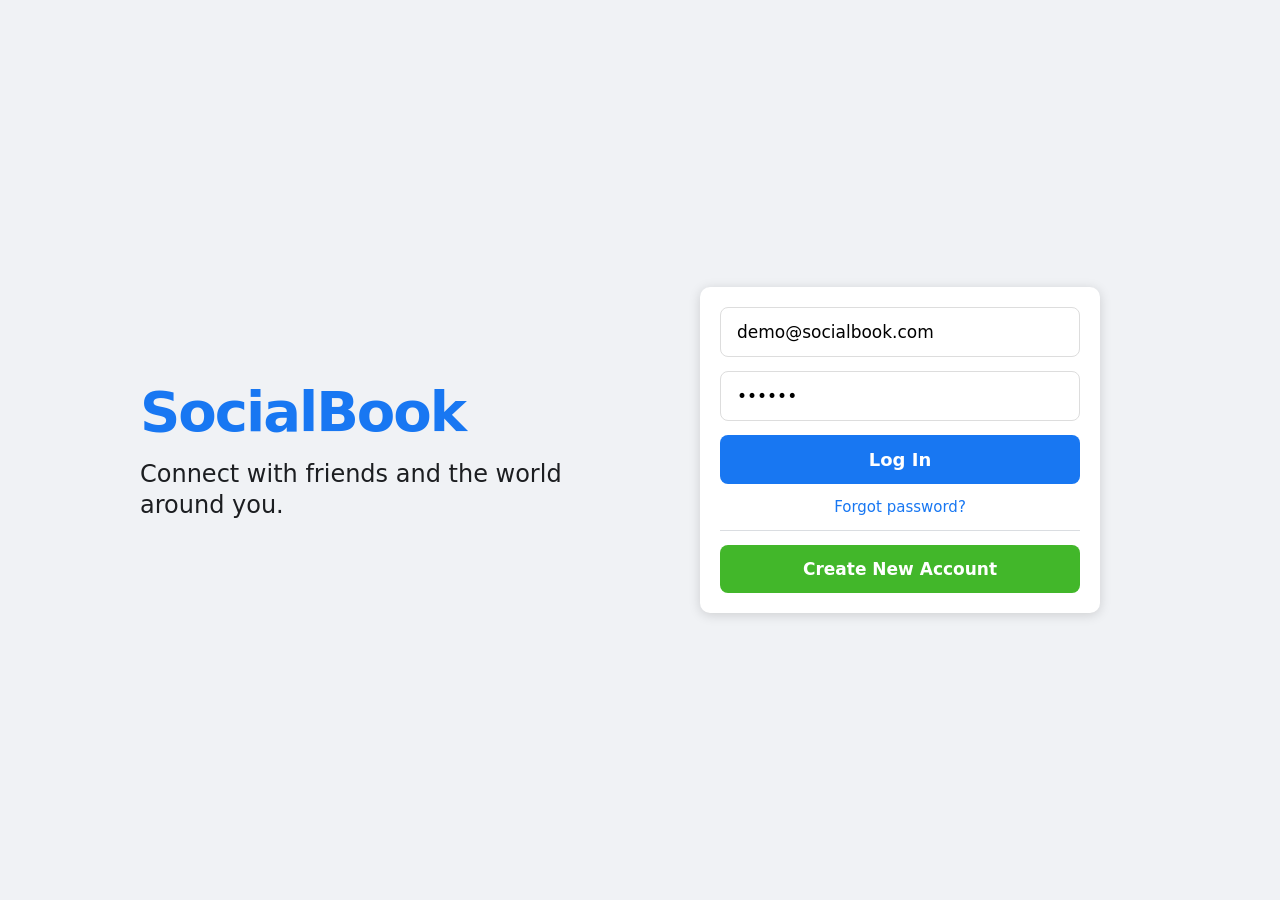
==== commit dd0749df: "Update print statement from 'Hello' to 'Goodbye'" ====
--- a/index.html
+++ b/index.html
@@ -74,21 +74,21 @@
   <!-- TOP NAVBAR -->
   <nav class="navbar">
     <div class="nav-left">
-      <h2 class="nav-logo">SocialBook</h2>
+      <h2 class="nav-logo" onclick="goHome()">SocialBook</h2>
       <div class="search-box">
         <i class="fas fa-search"></i>
-        <input type="text" placeholder="Search friends..." id="searchInput">
+        <input type="text" placeholder="Search SocialBook..." id="searchInput">
       </div>
     </div>
     <div class="nav-center">
-      <button class="nav-icon active" onclick="switchTab(this,'home')" title="Home"><i class="fas fa-home"></i></button>
-      <button class="nav-icon" onclick="switchTab(this,'friends')" title="Friends"><i class="fas fa-user-friends"></i></button>
-      <button class="nav-icon" onclick="switchTab(this,'video')" title="Video"><i class="fas fa-video"></i></button>
-      <button class="nav-icon" onclick="switchTab(this,'market')" title="Marketplace"><i class="fas fa-store"></i></button>
-      <button class="nav-icon" onclick="switchTab(this,'game')" title="Gaming"><i class="fas fa-gamepad"></i></button>
+      <button class="nav-icon active" data-tab="home" onclick="switchTab(this,'home')" title="Home"><i class="fas fa-home"></i></button>
+      <button class="nav-icon" data-tab="friends" onclick="switchTab(this,'friends')" title="Friends"><i class="fas fa-user-friends"></i></button>
+      <button class="nav-icon" data-tab="video" onclick="switchTab(this,'video')" title="Video"><i class="fas fa-video"></i></button>
+      <button class="nav-icon" data-tab="market" onclick="switchTab(this,'market')" title="Marketplace"><i class="fas fa-store"></i></button>
+      <button class="nav-icon" data-tab="game" onclick="switchTab(this,'game')" title="Gaming"><i class="fas fa-gamepad"></i></button>
     </div>
     <div class="nav-right">
-      <button class="nav-icon round" title="Messenger" onclick="toast('💬 Messenger coming soon!')">
+      <button class="nav-icon round" title="Messenger" onclick="toast('Messenger coming soon!')">
         <i class="fas fa-comment-dots"></i>
         <span class="badge">3</span>
       </button>
@@ -97,20 +97,21 @@
         <span class="badge">5</span>
       </button>
       <div class="profile-menu" onclick="toggleProfileMenu(event)">
-        <img id="navAvatar" src="https://i.pravatar.cc/40?img=12" alt="profile">
+        <img id="navAvatar" src="data:image/svg+xml;utf8,<svg xmlns='http://www.w3.org/2000/svg' viewBox='0 0 40 40'><rect fill='%23ddd' width='40' height='40'/><circle cx='20' cy='15' r='7' fill='%23999'/><path d='M6 40c0-8 6-14 14-14s14 6 14 14z' fill='%23999'/></svg>" alt="profile">
       </div>
 
       <!-- PROFILE DROPDOWN -->
       <div id="profileDropdown" class="profile-dropdown hidden" onclick="event.stopPropagation()">
-        <div class="dropdown-header" onclick="showProfile()">
-          <img id="dropdownAvatar" src="https://i.pravatar.cc/40?img=12">
+        <div class="dropdown-header" onclick="openProfilePage()">
+          <img id="dropdownAvatar" src="data:image/svg+xml;utf8,<svg xmlns='http://www.w3.org/2000/svg' viewBox='0 0 40 40'><rect fill='%23ddd' width='40' height='40'/><circle cx='20' cy='15' r='7' fill='%23999'/><path d='M6 40c0-8 6-14 14-14s14 6 14 14z' fill='%23999'/></svg>">
           <span id="dropdownName">User</span>
         </div>
         <hr>
+        <div class="dropdown-item" onclick="openProfilePage()"><i class="fas fa-user-circle"></i> View Profile</div>
+        <div class="dropdown-item" onclick="openSettings()"><i class="fas fa-cog"></i> Settings & Privacy</div>
         <div class="dropdown-item" onclick="toggleDarkMode()"><i class="fas fa-moon"></i> Dark Mode</div>
-        <div class="dropdown-item" onclick="toast('⚙️ Settings')"><i class="fas fa-cog"></i> Settings</div>
-        <div class="dropdown-item" onclick="toast('❓ Help Center')"><i class="fas fa-question-circle"></i> Help</div>
-        <div class="dropdown-item" onclick="toast('📢 Report')"><i class="fas fa-flag"></i> Report</div>
+        <div class="dropdown-item" onclick="openHelp()"><i class="fas fa-question-circle"></i> Help & Support</div>
+        <div class="dropdown-item" onclick="toast('Report submitted')"><i class="fas fa-flag"></i> Report a Problem</div>
         <hr>
         <div class="dropdown-item logout" onclick="logoutUser()"><i class="fas fa-sign-out-alt"></i> Log Out</div>
       </div>
@@ -155,32 +156,32 @@
 
     <!-- LEFT SIDEBAR -->
     <aside class="left-sidebar">
-      <div class="sidebar-item" onclick="showProfile()">
-        <img id="sidebarAvatar" src="https://i.pravatar.cc/40?img=12">
+      <div class="sidebar-item" onclick="openProfilePage()">
+        <img id="sidebarAvatar" src="data:image/svg+xml;utf8,<svg xmlns='http://www.w3.org/2000/svg' viewBox='0 0 40 40'><rect fill='%23ddd' width='40' height='40'/><circle cx='20' cy='15' r='7' fill='%23999'/><path d='M6 40c0-8 6-14 14-14s14 6 14 14z' fill='%23999'/></svg>">
         <span id="sidebarName">User</span>
       </div>
-      <div class="sidebar-item" onclick="toast('👥 Friends List')"><i class="fas fa-user-friends" style="color:#1877f2"></i><span>Friends</span></div>
-      <div class="sidebar-item" onclick="toast('👨‍👩‍👧 Groups')"><i class="fas fa-users" style="color:#1877f2"></i><span>Groups</span></div>
-      <div class="sidebar-item" onclick="toast('🛒 Marketplace')"><i class="fas fa-store" style="color:#1877f2"></i><span>Marketplace</span></div>
-      <div class="sidebar-item" onclick="toast('📺 Video')"><i class="fas fa-tv" style="color:#1877f2"></i><span>Video</span></div>
+      <div class="sidebar-item" onclick="toast('Friends List')"><i class="fas fa-user-friends" style="color:#1877f2"></i><span>Friends</span></div>
+      <div class="sidebar-item" onclick="toast('Groups')"><i class="fas fa-users" style="color:#1877f2"></i><span>Groups</span></div>
+      <div class="sidebar-item" onclick="toast('Marketplace')"><i class="fas fa-store" style="color:#1877f2"></i><span>Marketplace</span></div>
+      <div class="sidebar-item" onclick="toast('Video')"><i class="fas fa-tv" style="color:#1877f2"></i><span>Video</span></div>
       <div class="sidebar-item" onclick="showSaved()"><i class="fas fa-bookmark" style="color:#1877f2"></i><span>Saved</span></div>
-      <div class="sidebar-item" onclick="toast('⏰ Memories')"><i class="fas fa-clock" style="color:#1877f2"></i><span>Memories</span></div>
+      <div class="sidebar-item" onclick="toast('Memories')"><i class="fas fa-clock" style="color:#1877f2"></i><span>Memories</span></div>
       <hr>
       <h4 class="sidebar-heading">Your Shortcuts</h4>
-      <div class="sidebar-item"><i class="fas fa-code" style="color:#e91e63"></i><span>Developer Group</span></div>
-      <div class="sidebar-item"><i class="fas fa-camera" style="color:#9c27b0"></i><span>Photography</span></div>
-      <div class="sidebar-item"><i class="fas fa-music" style="color:#f44336"></i><span>Music Lovers</span></div>
-      <div class="sidebar-item"><i class="fas fa-futbol" style="color:#4caf50"></i><span>Sports</span></div>
+      <div class="sidebar-item" onclick="toast('Developer Group')"><i class="fas fa-code" style="color:#e91e63"></i><span>Developer Group</span></div>
+      <div class="sidebar-item" onclick="toast('Photography')"><i class="fas fa-camera" style="color:#9c27b0"></i><span>Photography</span></div>
+      <div class="sidebar-item" onclick="toast('Music Lovers')"><i class="fas fa-music" style="color:#f44336"></i><span>Music Lovers</span></div>
+      <div class="sidebar-item" onclick="toast('Sports')"><i class="fas fa-futbol" style="color:#4caf50"></i><span>Sports</span></div>
     </aside>
 
     <!-- CENTER FEED -->
     <main class="feed">
       
       <!-- STORIES -->
-      <div class="stories-container">
+      <div class="stories-container" id="storiesContainer">
         <div class="story-card create-story" onclick="createStory()">
           <div class="story-img">
-            <img id="storyAvatar" src="https://i.pravatar.cc/150?img=12">
+            <img id="storyAvatar" src="data:image/svg+xml;utf8,<svg xmlns='http://www.w3.org/2000/svg' viewBox='0 0 40 40'><rect fill='%23ddd' width='40' height='40'/><circle cx='20' cy='15' r='7' fill='%23999'/><path d='M6 40c0-8 6-14 14-14s14 6 14 14z' fill='%23999'/></svg>">
           </div>
           <div class="story-create-btn">+</div>
           <p>Create Story</p>
@@ -190,7 +191,7 @@
       <!-- CREATE POST -->
       <div class="create-post">
         <div class="post-top">
-          <img id="postAvatar" src="https://i.pravatar.cc/40?img=12">
+          <img id="postAvatar" src="data:image/svg+xml;utf8,<svg xmlns='http://www.w3.org/2000/svg' viewBox='0 0 40 40'><rect fill='%23ddd' width='40' height='40'/><circle cx='20' cy='15' r='7' fill='%23999'/><path d='M6 40c0-8 6-14 14-14s14 6 14 14z' fill='%23999'/></svg>">
           <input type="text" id="postInput" placeholder="What's on your mind?" autocomplete="off">
         </div>
         <div id="imagePreviewBox" class="image-preview-box hidden">
@@ -199,8 +200,8 @@
         </div>
         <div class="post-options">
           <button onclick="openImagePicker()"><i class="fas fa-image" style="color:#45bd62;"></i> Photo</button>
-          <button onclick="toast('🎥 Video upload')"><i class="fas fa-video" style="color:#f3425f;"></i> Video</button>
-          <button onclick="toast('😊 Feeling')"><i class="fas fa-smile" style="color:#f7b928;"></i> Feeling</button>
+          <button onclick="toast('Video upload coming soon')"><i class="fas fa-video" style="color:#f3425f;"></i> Video</button>
+          <button onclick="toast('Feeling feature coming soon')"><i class="fas fa-smile" style="color:#f7b928;"></i> Feeling</button>
           <input type="file" id="imageUpload" accept="image/*" hidden>
         </div>
         <button class="btn-post" onclick="createPost()">Post</button>
@@ -223,7 +224,7 @@
         <div><p>Free Online Courses</p><span>learn.com</span></div>
       </div>
       <hr>
-      <h4 class="sidebar-heading">Birthdays 🎂</h4>
+      <h4 class="sidebar-heading">Birthdays</h4>
       <div class="birthday-item">
         <img src="https://i.pravatar.cc/40?img=8">
         <div>
@@ -233,27 +234,27 @@
       </div>
       <hr>
       <h4 class="sidebar-heading">Contacts</h4>
-      <div class="contact-item" onclick="toast('💬 Chat opened')">
+      <div class="contact-item" onclick="toast('Chat opened')">
         <div class="avatar-wrap">
           <img src="https://i.pravatar.cc/40?img=5">
           <span class="online-dot"></span>
         </div>
         <span>Rahul Ahmed</span>
       </div>
-      <div class="contact-item" onclick="toast('💬 Chat opened')">
+      <div class="contact-item" onclick="toast('Chat opened')">
         <div class="avatar-wrap">
           <img src="https://i.pravatar.cc/40?img=6">
           <span class="online-dot"></span>
         </div>
         <span>Sadia Khan</span>
       </div>
-      <div class="contact-item" onclick="toast('💬 Chat opened')">
+      <div class="contact-item" onclick="toast('Chat opened')">
         <div class="avatar-wrap">
           <img src="https://i.pravatar.cc/40?img=7">
         </div>
         <span>Karim Hossain</span>
       </div>
-      <div class="contact-item" onclick="toast('💬 Chat opened')">
+      <div class="contact-item" onclick="toast('Chat opened')">
         <div class="avatar-wrap">
           <img src="https://i.pravatar.cc/40?img=9">
           <span class="online-dot"></span>
@@ -262,6 +263,366 @@
       </div>
     </aside>
 
+  </div>
+</div>
+
+<!-- ========== PROFILE PAGE ========== -->
+<div id="profilePage" class="profile-page hidden">
+  <nav class="navbar">
+    <div class="nav-left">
+      <h2 class="nav-logo" onclick="goHome()">SocialBook</h2>
+      <div class="search-box">
+        <i class="fas fa-search"></i>
+        <input type="text" placeholder="Search SocialBook...">
+      </div>
+    </div>
+    <div class="nav-center">
+      <button class="nav-icon" onclick="goHome()" title="Home"><i class="fas fa-home"></i></button>
+    </div>
+    <div class="nav-right">
+      <div class="profile-menu" onclick="toggleProfileMenu(event)">
+        <img id="navAvatar2" src="data:image/svg+xml;utf8,<svg xmlns='http://www.w3.org/2000/svg' viewBox='0 0 40 40'><rect fill='%23ddd' width='40' height='40'/><circle cx='20' cy='15' r='7' fill='%23999'/><path d='M6 40c0-8 6-14 14-14s14 6 14 14z' fill='%23999'/></svg>">
+      </div>
+    </div>
+  </nav>
+
+  <div class="profile-page-container">
+    <!-- COVER + AVATAR -->
+    <div class="profile-header-card">
+      <div class="profile-cover-photo" id="profileCoverPhoto">
+        <img id="coverPhotoImg" src="https://picsum.photos/1200/400?random=100">
+        <button class="cover-edit-btn" onclick="document.getElementById('coverUpload').click()">
+          <i class="fas fa-camera"></i> Edit Cover Photo
+        </button>
+        <input type="file" id="coverUpload" accept="image/*" hidden>
+      </div>
+      <div class="profile-main-info">
+        <div class="profile-avatar-large">
+          <img id="profilePageAvatar" src="data:image/svg+xml;utf8,<svg xmlns='http://www.w3.org/2000/svg' viewBox='0 0 40 40'><rect fill='%23ddd' width='40' height='40'/><circle cx='20' cy='15' r='7' fill='%23999'/><path d='M6 40c0-8 6-14 14-14s14 6 14 14z' fill='%23999'/></svg>">
+          <button class="avatar-edit-btn" onclick="document.getElementById('avatarUpload').click()">
+            <i class="fas fa-camera"></i>
+          </button>
+          <input type="file" id="avatarUpload" accept="image/*" hidden>
+        </div>
+        <div class="profile-text">
+          <h1 id="profilePageName">User</h1>
+          <p id="profilePageBio" class="bio-text">No bio yet</p>
+          <p class="profile-friends-count"><strong>245</strong> friends</p>
+        </div>
+        <div class="profile-actions">
+          <button class="btn-primary" onclick="openEditProfile()"><i class="fas fa-pen"></i> Edit Profile</button>
+        </div>
+      </div>
+      <div class="profile-tabs">
+        <button class="profile-tab active" onclick="switchProfileTab(this,'posts')">Posts</button>
+        <button class="profile-tab" onclick="switchProfileTab(this,'about')">About</button>
+        <button class="profile-tab" onclick="switchProfileTab(this,'friends')">Friends</button>
+        <button class="profile-tab" onclick="switchProfileTab(this,'photos')">Photos</button>
+      </div>
+    </div>
+
+    <!-- PROFILE CONTENT -->
+    <div class="profile-content">
+      <div class="profile-left">
+        <div class="profile-intro-card">
+          <h3>Intro</h3>
+          <p id="introBio">No bio yet</p>
+          <div class="intro-item"><i class="fas fa-briefcase"></i> Works at <strong>Company</strong></div>
+          <div class="intro-item"><i class="fas fa-graduation-cap"></i> Studied at <strong>University</strong></div>
+          <div class="intro-item"><i class="fas fa-map-marker-alt"></i> Lives in <strong>Dhaka</strong></div>
+          <div class="intro-item"><i class="fas fa-heart"></i> Single</div>
+          <button class="btn-secondary full-width" onclick="openEditProfile()">Edit Details</button>
+        </div>
+        <div class="profile-photos-card">
+          <h3>Photos</h3>
+          <div class="photos-grid">
+            <img src="https://picsum.photos/200/200?random=41">
+            <img src="https://picsum.photos/200/200?random=42">
+            <img src="https://picsum.photos/200/200?random=43">
+            <img src="https://picsum.photos/200/200?random=44">
+            <img src="https://picsum.photos/200/200?random=45">
+            <img src="https://picsum.photos/200/200?random=46">
+          </div>
+        </div>
+      </div>
+      <div class="profile-right">
+        <div class="profile-posts-create">
+          <img id="profilePostAvatar" src="data:image/svg+xml;utf8,<svg xmlns='http://www.w3.org/2000/svg' viewBox='0 0 40 40'><rect fill='%23ddd' width='40' height='40'/><circle cx='20' cy='15' r='7' fill='%23999'/><path d='M6 40c0-8 6-14 14-14s14 6 14 14z' fill='%23999'/></svg>">
+          <input type="text" id="profilePostInput" placeholder="What's on your mind?">
+          <button onclick="createProfilePost()"><i class="fas fa-paper-plane"></i></button>
+        </div>
+        <div id="profilePostsContainer"></div>
+      </div>
+    </div>
+  </div>
+</div>
+
+<!-- ========== SETTINGS PAGE ========== -->
+<div id="settingsPage" class="settings-page hidden">
+  <nav class="navbar">
+    <div class="nav-left">
+      <h2 class="nav-logo" onclick="goHome()">SocialBook</h2>
+    </div>
+    <div class="nav-center"></div>
+    <div class="nav-right">
+      <div class="profile-menu" onclick="toggleProfileMenu(event)">
+        <img id="navAvatar3" src="data:image/svg+xml;utf8,<svg xmlns='http://www.w3.org/2000/svg' viewBox='0 0 40 40'><rect fill='%23ddd' width='40' height='40'/><circle cx='20' cy='15' r='7' fill='%23999'/><path d='M6 40c0-8 6-14 14-14s14 6 14 14z' fill='%23999'/></svg>">
+      </div>
+    </div>
+  </nav>
+
+  <div class="settings-container">
+    <div class="settings-sidebar">
+      <h2>Settings</h2>
+      <div class="settings-menu-item active" onclick="switchSettingsTab(this,'general')">
+        <i class="fas fa-user-cog"></i> General
+      </div>
+      <div class="settings-menu-item" onclick="switchSettingsTab(this,'account')">
+        <i class="fas fa-shield-alt"></i> Account & Security
+      </div>
+      <div class="settings-menu-item" onclick="switchSettingsTab(this,'privacy')">
+        <i class="fas fa-lock"></i> Privacy
+      </div>
+      <div class="settings-menu-item" onclick="switchSettingsTab(this,'notifications')">
+        <i class="fas fa-bell"></i> Notifications
+      </div>
+      <div class="settings-menu-item" onclick="switchSettingsTab(this,'appearance')">
+        <i class="fas fa-palette"></i> Appearance
+      </div>
+      <div class="settings-menu-item" onclick="switchSettingsTab(this,'language')">
+        <i class="fas fa-language"></i> Language
+      </div>
+      <div class="settings-menu-item" onclick="switchSettingsTab(this,'help')">
+        <i class="fas fa-question-circle"></i> Help
+      </div>
+    </div>
+
+    <div class="settings-content" id="settingsContent">
+      <!-- General -->
+      <div class="settings-panel" id="panel-general">
+        <h2>General Settings</h2>
+        <p class="settings-desc">Manage your basic account information</p>
+        
+        <div class="setting-group">
+          <label>Full Name</label>
+          <input type="text" id="settingName">
+        </div>
+        <div class="setting-group">
+          <label>Email Address</label>
+          <input type="email" id="settingEmail">
+        </div>
+        <div class="setting-group">
+          <label>Bio</label>
+          <textarea id="settingBio" rows="3" placeholder="Tell us about yourself..."></textarea>
+        </div>
+        <div class="setting-group">
+          <label>Location</label>
+          <input type="text" id="settingLocation" placeholder="City, Country">
+        </div>
+        <button class="btn-primary" onclick="saveGeneralSettings()">Save Changes</button>
+      </div>
+
+      <!-- Account -->
+      <div class="settings-panel hidden" id="panel-account">
+        <h2>Account & Security</h2>
+        <p class="settings-desc">Manage your password and security settings</p>
+        
+        <div class="setting-group">
+          <label>Current Password</label>
+          <input type="password" placeholder="Enter current password">
+        </div>
+        <div class="setting-group">
+          <label>New Password</label>
+          <input type="password" id="newPassword" placeholder="Enter new password">
+        </div>
+        <div class="setting-group">
+          <label>Confirm Password</label>
+          <input type="password" id="confirmPassword" placeholder="Confirm new password">
+        </div>
+        <button class="btn-primary" onclick="changePassword()">Change Password</button>
+        
+        <hr class="settings-divider">
+        <h3>Two-Factor Authentication</h3>
+        <div class="toggle-setting">
+          <div>
+            <strong>Enable 2FA</strong>
+            <p>Add an extra layer of security to your account</p>
+          </div>
+          <label class="switch">
+            <input type="checkbox" id="twofaToggle" onchange="toast('2FA ' + (this.checked ? 'enabled' : 'disabled'))">
+            <span class="slider"></span>
+          </label>
+        </div>
+      </div>
+
+      <!-- Privacy -->
+      <div class="settings-panel hidden" id="panel-privacy">
+        <h2>Privacy Settings</h2>
+        <p class="settings-desc">Control who can see your content</p>
+        
+        <div class="setting-group">
+          <label>Who can see my future posts?</label>
+          <select id="privacyPosts">
+            <option>Public</option>
+            <option>Friends</option>
+            <option>Only Me</option>
+          </select>
+        </div>
+        <div class="setting-group">
+          <label>Who can send me friend requests?</label>
+          <select id="privacyRequests">
+            <option>Everyone</option>
+            <option>Friends of Friends</option>
+            <option>Nobody</option>
+          </select>
+        </div>
+        <div class="toggle-setting">
+          <div>
+            <strong>Show my online status</strong>
+            <p>Let others see when you're active</p>
+          </div>
+          <label class="switch">
+            <input type="checkbox" checked onchange="toast('Online status ' + (this.checked ? 'visible' : 'hidden'))">
+            <span class="slider"></span>
+          </label>
+        </div>
+        <button class="btn-primary" onclick="savePrivacySettings()">Save Privacy Settings</button>
+      </div>
+
+      <!-- Notifications -->
+      <div class="settings-panel hidden" id="panel-notifications">
+        <h2>Notification Settings</h2>
+        <p class="settings-desc">Choose what you want to be notified about</p>
+        
+        <div class="toggle-setting">
+          <div><strong>Likes</strong><p>Get notified when someone likes your post</p></div>
+          <label class="switch"><input type="checkbox" checked onchange="toast('Like notifications ' + (this.checked ? 'on' : 'off'))"><span class="slider"></span></label>
+        </div>
+        <div class="toggle-setting">
+          <div><strong>Comments</strong><p>Get notified when someone comments</p></div>
+          <label class="switch"><input type="checkbox" checked onchange="toast('Comment notifications ' + (this.checked ? 'on' : 'off'))"><span class="slider"></span></label>
+        </div>
+        <div class="toggle-setting">
+          <div><strong>Friend Requests</strong><p>Get notified for friend requests</p></div>
+          <label class="switch"><input type="checkbox" checked onchange="toast('Friend request notifications ' + (this.checked ? 'on' : 'off'))"><span class="slider"></span></label>
+        </div>
+        <div class="toggle-setting">
+          <div><strong>Messages</strong><p>Get notified for new messages</p></div>
+          <label class="switch"><input type="checkbox" checked onchange="toast('Message notifications ' + (this.checked ? 'on' : 'off'))"><span class="slider"></span></label>
+        </div>
+        <div class="toggle-setting">
+          <div><strong>Email Notifications</strong><p>Receive notifications via email</p></div>
+          <label class="switch"><input type="checkbox" onchange="toast('Email notifications ' + (this.checked ? 'on' : 'off'))"><span class="slider"></span></label>
+        </div>
+      </div>
+
+      <!-- Appearance -->
+      <div class="settings-panel hidden" id="panel-appearance">
+        <h2>Appearance</h2>
+        <p class="settings-desc">Customize how SocialBook looks</p>
+        
+        <div class="theme-selector">
+          <div class="theme-option" id="themeLight" onclick="setTheme('light')">
+            <div class="theme-preview light-preview"></div>
+            <span>Light</span>
+          </div>
+          <div class="theme-option" id="themeDark" onclick="setTheme('dark')">
+            <div class="theme-preview dark-preview"></div>
+            <span>Dark</span>
+          </div>
+          <div class="theme-option" id="themeAuto" onclick="setTheme('auto')">
+            <div class="theme-preview auto-preview"></div>
+            <span>Auto</span>
+          </div>
+        </div>
+      </div>
+
+      <!-- Language -->
+      <div class="settings-panel hidden" id="panel-language">
+        <h2>Language</h2>
+        <p class="settings-desc">Choose your preferred language</p>
+        
+        <div class="setting-group">
+          <label>Display Language</label>
+          <select id="languageSelect" onchange="toast('Language changed to ' + this.value)">
+            <option>English (US)</option>
+            <option>English (UK)</option>
+            <option>Español</option>
+            <option>Français</option>
+            <option>Deutsch</option>
+            <option>हिन्दी</option>
+            <option>বাংলা</option>
+            <option>العربية</option>
+          </select>
+        </div>
+      </div>
+
+      <!-- Help -->
+      <div class="settings-panel hidden" id="panel-help">
+        <h2>Help & Support</h2>
+        <p class="settings-desc">Get help with SocialBook</p>
+        
+        <div class="help-item" onclick="toast('Opening Help Center...')">
+          <i class="fas fa-book"></i>
+          <div><strong>Help Center</strong><p>Browse help articles and FAQs</p></div>
+        </div>
+        <div class="help-item" onclick="toast('Opening Report form...')">
+          <i class="fas fa-flag"></i>
+          <div><strong>Report a Problem</strong><p>Report bugs or issues</p></div>
+        </div>
+        <div class="help-item" onclick="toast('Opening Terms...')">
+          <i class="fas fa-file-contract"></i>
+          <div><strong>Terms & Policies</strong><p>Read our terms of service</p></div>
+        </div>
+        <div class="help-item" onclick="toast('Opening Contact...')">
+          <i class="fas fa-envelope"></i>
+          <div><strong>Contact Support</strong><p>Get in touch with our team</p></div>
+        </div>
+        <div class="help-item" onclick="toast('Opening About...')">
+          <i class="fas fa-info-circle"></i>
+          <div><strong>About SocialBook</strong><p>Version 1.0.0</p></div>
+        </div>
+      </div>
+    </div>
+  </div>
+</div>
+
+<!-- ========== EDIT PROFILE MODAL ========== -->
+<div id="editProfileModal" class="modal hidden" onclick="closeEditProfile()">
+  <div class="edit-profile-content" onclick="event.stopPropagation()">
+    <div class="edit-header">
+      <h2>Edit Profile</h2>
+      <button onclick="closeEditProfile()"><i class="fas fa-times"></i></button>
+    </div>
+    <div class="edit-body">
+      <div class="edit-avatar-section">
+        <img id="editAvatarPreview" src="data:image/svg+xml;utf8,<svg xmlns='http://www.w3.org/2000/svg' viewBox='0 0 40 40'><rect fill='%23ddd' width='40' height='40'/><circle cx='20' cy='15' r='7' fill='%23999'/><path d='M6 40c0-8 6-14 14-14s14 6 14 14z' fill='%23999'/></svg>">
+        <button class="btn-secondary" onclick="document.getElementById('editAvatarUpload').click()">
+          <i class="fas fa-camera"></i> Change Photo
+        </button>
+        <input type="file" id="editAvatarUpload" accept="image/*" hidden>
+      </div>
+      <div class="edit-field">
+        <label>Full Name</label>
+        <input type="text" id="editName" placeholder="Enter your name">
+      </div>
+      <div class="edit-field">
+        <label>Bio</label>
+        <textarea id="editBio" rows="3" placeholder="Tell us about yourself"></textarea>
+      </div>
+      <div class="edit-field">
+        <label>Location</label>
+        <input type="text" id="editLocation" placeholder="City, Country">
+      </div>
+      <div class="edit-field">
+        <label>Occupation</label>
+        <input type="text" id="editOccupation" placeholder="Your job">
+      </div>
+    </div>
+    <div class="edit-footer">
+      <button class="btn-secondary" onclick="closeEditProfile()">Cancel</button>
+      <button class="btn-primary" onclick="saveProfileChanges()">Save Changes</button>
+    </div>
   </div>
 </div>
 
@@ -271,34 +632,9 @@
   <img class="modal-content" id="modalImage" onclick="event.stopPropagation()">
 </div>
 
-<!-- PROFILE MODAL -->
-<div id="profileModal" class="modal hidden" onclick="closeProfileModal()">
-  <div class="profile-modal-content" onclick="event.stopPropagation()">
-    <div class="profile-cover">
-      <img src="https://picsum.photos/800/300?random=30">
-    </div>
-    <div class="profile-avatar-wrap">
-      <img id="profileAvatar" src="https://i.pravatar.cc/150?img=12">
-    </div>
-    <div class="profile-info">
-      <h2 id="profileName">User</h2>
-      <p id="profileEmail">email@example.com</p>
-      <div class="profile-stats">
-        <div><strong>245</strong><span>Friends</span></div>
-        <div><strong>56</strong><span>Posts</span></div>
-        <div><strong>1.2K</strong><span>Likes</span></div>
-      </div>
-      <div class="profile-buttons">
-        <button class="btn-primary" onclick="toast('✏️ Edit Profile')">Edit Profile</button>
-        <button class="btn-secondary" onclick="closeProfileModal()">Close</button>
-      </div>
-    </div>
-  </div>
-</div>
-
 <!-- TOAST CONTAINER -->
 <div id="toastContainer" class="toast-container"></div>
 
 <script src="script.js"></script>
 </body>
-          </html>
+  </html>
--- a/style.css
+++ b/style.css
@@ -3,17 +3,39 @@
   margin: 0;
   padding: 0;
   box-sizing: border-box;
-  font-family: 'Segoe UI', 'Hind Siliguri', system-ui, sans-serif;
+  font-family: 'Segoe UI', system-ui, -apple-system, sans-serif;
+}
+
+:root {
+  --bg: #f0f2f5;
+  --card: #ffffff;
+  --text: #050505;
+  --text-sec: #65676b;
+  --border: #e4e6eb;
+  --hover: #f0f2f5;
+  --primary: #1877f2;
+  --shadow: 0 1px 3px rgba(0,0,0,0.1);
+}
+
+body.dark-mode {
+  --bg: #18191a;
+  --card: #242526;
+  --text: #e4e6eb;
+  --text-sec: #b0b3b8;
+  --border: #3a3b3c;
+  --hover: #3a3b3c;
+  --shadow: 0 1px 3px rgba(0,0,0,0.3);
 }
 
 body {
-  background: #f0f2f5;
-  color: #050505;
+  background: var(--bg);
+  color: var(--text);
+  transition: background 0.3s, color 0.3s;
 }
 
 .hidden { display: none !important; }
 
-/* ========== LOGIN PAGE ========== */
+/* ========== AUTH ========== */
 .auth-page {
   min-height: 100vh;
   background: #f0f2f5;
@@ -29,7 +51,6 @@
   max-width: 1000px;
   width: 100%;
   align-items: center;
-  justify-content: center;
 }
 
 .auth-left { flex: 1; max-width: 500px; }
@@ -59,8 +80,9 @@
   border-radius: 8px;
   font-size: 17px;
   outline: none;
-}
-.auth-card input:focus { border-color: #1877f2; }
+  transition: 0.2s;
+}
+.auth-card input:focus { border-color: #1877f2; box-shadow: 0 0 0 3px rgba(24,119,242,0.15); }
 
 .btn-primary {
   background: #1877f2;
@@ -68,12 +90,23 @@
   border: none;
   padding: 14px;
   border-radius: 8px;
-  font-size: 20px;
+  font-size: 18px;
   font-weight: 700;
   cursor: pointer;
   transition: 0.2s;
 }
 .btn-primary:hover { background: #166fe5; }
+
+.btn-secondary {
+  background: var(--hover);
+  color: var(--text);
+  border: none;
+  padding: 12px 20px;
+  border-radius: 8px;
+  font-size: 15px;
+  font-weight: 600;
+  cursor: pointer;
+}
 
 .btn-success {
   background: #42b72a;
@@ -106,9 +139,9 @@
 }
 .forgot-link:hover { text-decoration: underline; }
 
-.auth-card hr { border: none; border-top: 1px solid #dadde1; margin: 5px 0; }
-
-/* ========== SIGNUP PAGE ========== */
+.auth-card hr { border: none; border-top: 1px solid #dadde1; }
+
+/* SIGNUP */
 .signup-container {
   background: #fff;
   max-width: 450px;
@@ -120,7 +153,6 @@
 .signup-header { text-align: center; margin-bottom: 15px; }
 .signup-header .brand-logo { font-size: 40px; }
 .signup-header p { color: #606770; }
-
 .signup-card { display: flex; flex-direction: column; gap: 12px; }
 .signup-card input[type="text"],
 .signup-card input[type="password"] {
@@ -152,10 +184,11 @@
   display: flex;
   align-items: center;
   justify-content: space-between;
-  background: #fff;
+  background: var(--card);
   padding: 8px 16px;
-  box-shadow: 0 1px 4px rgba(0,0,0,0.1);
+  box-shadow: var(--shadow);
   height: 56px;
+  border-bottom: 1px solid var(--border);
 }
 
 .nav-left { display: flex; align-items: center; gap: 10px; flex: 1; }
@@ -168,7 +201,7 @@
 
 .search-box {
   position: relative;
-  background: #f0f2f5;
+  background: var(--hover);
   border-radius: 20px;
   padding: 8px 14px;
   display: flex;
@@ -176,13 +209,14 @@
   gap: 8px;
   max-width: 240px;
 }
-.search-box i { color: #65676b; }
+.search-box i { color: var(--text-sec); }
 .search-box input {
   border: none;
   background: transparent;
   outline: none;
   font-size: 15px;
   width: 100%;
+  color: var(--text);
 }
 
 .nav-center { display: flex; gap: 5px; flex: 1; justify-content: center; }
@@ -190,38 +224,81 @@
   background: transparent;
   border: none;
   font-size: 22px;
-  color: #65676b;
+  color: var(--text-sec);
   padding: 10px 40px;
   border-radius: 8px;
   cursor: pointer;
   transition: 0.2s;
   position: relative;
 }
-.nav-icon:hover { background: #f0f2f5; }
-.nav-icon.active { color: #1877f2; border-bottom: 3px solid #1877f2; border-radius: 0; }
-
-.nav-right { display: flex; align-items: center; gap: 8px; flex: 1; justify-content: flex-end; }
-.nav-right .nav-icon { padding: 10px 14px; border-radius: 50%; background: #f0f2f5; font-size: 18px; }
+.nav-icon:hover { background: var(--hover); }
+.nav-icon.active { color: #1877f2; }
+.nav-icon.active::after {
+  content: '';
+  position: absolute;
+  bottom: -8px;
+  left: 0;
+  right: 0;
+  height: 3px;
+  background: #1877f2;
+  border-radius: 3px;
+}
+
+.nav-right { display: flex; align-items: center; gap: 8px; flex: 1; justify-content: flex-end; position: relative; }
+.nav-right .nav-icon.round { 
+  padding: 10px; 
+  border-radius: 50%; 
+  background: var(--hover); 
+  font-size: 16px;
+  width: 40px;
+  height: 40px;
+  display: flex;
+  align-items: center;
+  justify-content: center;
+}
+.badge {
+  position: absolute;
+  top: -3px;
+  right: -3px;
+  background: #f3425f;
+  color: white;
+  font-size: 10px;
+  font-weight: 700;
+  padding: 2px 6px;
+  border-radius: 10px;
+  min-width: 18px;
+  text-align: center;
+}
 
 .profile-menu { cursor: pointer; }
 .profile-menu img {
   width: 40px; height: 40px;
   border-radius: 50%;
   object-fit: cover;
-  border: 2px solid #e4e6eb;
-}
-
-.profile-dropdown {
+  border: 2px solid var(--border);
+}
+
+/* DROPDOWNS */
+.profile-dropdown, .notification-dropdown {
   position: absolute;
-  top: 60px;
-  right: 20px;
-  background: #fff;
-  width: 300px;
+  top: 55px;
+  right: 10px;
+  background: var(--card);
   border-radius: 10px;
-  box-shadow: 0 2px 16px rgba(0,0,0,0.2);
-  padding: 10px;
+  box-shadow: 0 4px 20px rgba(0,0,0,0.15);
+  padding: 8px;
   z-index: 200;
-}
+  animation: slideDown 0.2s ease;
+}
+
+@keyframes slideDown {
+  from { opacity: 0; transform: translateY(-10px); }
+  to { opacity: 1; transform: translateY(0); }
+}
+
+.profile-dropdown { width: 280px; }
+.notification-dropdown { width: 360px; max-height: 500px; overflow-y: auto; }
+
 .dropdown-header {
   display: flex;
   align-items: center;
@@ -231,8 +308,9 @@
   cursor: pointer;
   font-weight: 600;
 }
-.dropdown-header:hover { background: #f0f2f5; }
+.dropdown-header:hover { background: var(--hover); }
 .dropdown-header img { width: 40px; height: 40px; border-radius: 50%; }
+
 .dropdown-item {
   padding: 12px;
   border-radius: 8px;
@@ -241,9 +319,32 @@
   gap: 12px;
   align-items: center;
   font-size: 15px;
-}
-.dropdown-item:hover { background: #f0f2f5; }
-.profile-dropdown hr { border: none; border-top: 1px solid #e4e6eb; margin: 5px 0; }
+  color: var(--text);
+}
+.dropdown-item:hover { background: var(--hover); }
+.dropdown-item.logout { color: #f3425f; }
+
+.profile-dropdown hr { border: none; border-top: 1px solid var(--border); margin: 5px 0; }
+
+.notification-dropdown h3 {
+  padding: 10px;
+  font-size: 18px;
+  border-bottom: 1px solid var(--border);
+  margin-bottom: 5px;
+}
+.notif-item {
+  display: flex;
+  gap: 12px;
+  padding: 10px;
+  border-radius: 8px;
+  cursor: pointer;
+  align-items: flex-start;
+}
+.notif-item:hover { background: var(--hover); }
+.notif-item img { width: 45px; height: 45px; border-radius: 50%; flex-shrink: 0; }
+.notif-item p { font-size: 14px; line-height: 1.4; color: var(--text); }
+.notif-item strong { color: var(--text); }
+.notif-item span { font-size: 12px; color: #1877f2; }
 
 /* ========== MAIN LAYOUT ========== */
 .main-container {
@@ -255,7 +356,7 @@
   margin: 0 auto;
 }
 
-/* ========== LEFT SIDEBAR ========== */
+/* LEFT SIDEBAR */
 .left-sidebar {
   position: sticky;
   top: 76px;
@@ -270,26 +371,30 @@
   padding: 10px;
   border-radius: 8px;
   cursor: pointer;
-  font-weight: 600;
+  font-weight: 500;
   font-size: 15px;
   transition: 0.2s;
-}
-.sidebar-item:hover { background: #e4e6eb; }
+  color: var(--text);
+}
+.sidebar-item:hover { background: var(--hover); }
 .sidebar-item img { width: 36px; height: 36px; border-radius: 50%; }
 .sidebar-item i {
   width: 36px; height: 36px;
   display: flex; align-items: center; justify-content: center;
-  background: #e4e6eb;
+  background: var(--hover);
   border-radius: 50%;
-  color: #1877f2;
   font-size: 16px;
 }
 .sidebar-heading {
   font-size: 16px;
-  color: #65676b;
+  color: var(--text-sec);
   padding: 10px 0 5px 10px;
 }
-.left-sidebar hr { border: none; border-top: 1px solid #ddd; margin: 10px 0; }
+.left-sidebar hr, .right-sidebar hr { 
+  border: none; 
+  border-top: 1px solid var(--border); 
+  margin: 10px 0; 
+}
 
 /* ========== FEED ========== */
 .feed { min-width: 0; }
@@ -301,7 +406,11 @@
   margin-bottom: 20px;
   overflow-x: auto;
   padding-bottom: 5px;
-}
+  scrollbar-width: thin;
+}
+.stories-container::-webkit-scrollbar { height: 4px; }
+.stories-container::-webkit-scrollbar-thumb { background: var(--border); border-radius: 4px; }
+
 .story-card {
   position: relative;
   min-width: 120px;
@@ -309,17 +418,19 @@
   border-radius: 10px;
   overflow: hidden;
   cursor: pointer;
-  box-shadow: 0 1px 3px rgba(0,0,0,0.15);
+  box-shadow: var(--shadow);
   transition: 0.2s;
-  background: #fff;
+  background: var(--card);
   flex-shrink: 0;
 }
-.story-card:hover { transform: scale(1.02); }
-.story-card img {
+.story-card:hover { transform: translateY(-3px); box-shadow: 0 4px 12px rgba(0,0,0,0.15); }
+.story-card > img {
   width: 100%;
   height: 100%;
   object-fit: cover;
-}
+  transition: transform 0.3s;
+}
+.story-card:hover > img { transform: scale(1.05); }
 .story-card p {
   position: absolute;
   bottom: 8px;
@@ -327,7 +438,8 @@
   color: white;
   font-weight: 600;
   font-size: 13px;
-  text-shadow: 0 1px 3px rgba(0,0,0,0.7);
+  text-shadow: 0 1px 3px rgba(0,0,0,0.8);
+  z-index: 2;
 }
 .story-avatar {
   position: absolute;
@@ -335,17 +447,15 @@
   left: 8px;
   border: 3px solid #1877f2;
   border-radius: 50%;
-  width: 40px;
-  height: 40px;
+  width: 42px;
+  height: 42px;
+  padding: 1px;
+  background: #fff;
+  z-index: 2;
 }
 .story-avatar img { width: 100%; height: 100%; border-radius: 50%; }
 
-.create-story {
-  background: #fff;
-  display: flex;
-  flex-direction: column;
-  align-items: center;
-}
+.create-story { background: var(--card); }
 .create-story .story-img {
   width: 100%;
   height: 150px;
@@ -358,33 +468,38 @@
 }
 .create-story p {
   position: static;
-  color: #050505;
+  color: var(--text);
   text-shadow: none;
-  padding: 10px;
+  padding: 12px 10px;
   font-size: 13px;
+  text-align: center;
+  font-weight: 600;
 }
 .story-create-btn {
   position: absolute;
-  bottom: 45px;
+  bottom: 50px;
+  left: 50%;
+  transform: translateX(-50%);
   background: #1877f2;
   color: white;
-  width: 36px;
-  height: 36px;
+  width: 40px;
+  height: 40px;
   border-radius: 50%;
-  border: 4px solid #fff;
+  border: 4px solid var(--card);
   display: flex;
   align-items: center;
   justify-content: center;
   font-size: 22px;
   font-weight: bold;
+  z-index: 3;
 }
 
 /* CREATE POST */
 .create-post {
-  background: #fff;
+  background: var(--card);
   border-radius: 10px;
   padding: 15px;
-  box-shadow: 0 1px 3px rgba(0,0,0,0.1);
+  box-shadow: var(--shadow);
   margin-bottom: 20px;
 }
 .post-top {
@@ -397,40 +512,64 @@
 .post-top input {
   flex: 1;
   border: none;
-  background: #f0f2f5;
+  background: var(--hover);
   border-radius: 20px;
   padding: 12px 18px;
   font-size: 16px;
   outline: none;
-}
-.post-options {
-  display: flex;
-  justify-content: space-around;
-  border-top: 1px solid #e4e6eb;
-  padding-top: 10px;
-}
-.post-options button {
-  background: none;
-  border: none;
-  padding: 8px 16px;
-  border-radius: 8px;
-  font-size: 15px;
-  font-weight: 600;
-  color: #65676b;
-  cursor: pointer;
-  display: flex;
-  align-items: center;
-  gap: 8px;
-  transition: 0.2s;
-}
-.post-options button:hover { background: #f0f2f5; }
-.image-preview {
+  color: var(--text);
+}
+.post-top input::placeholder { color: var(--text-sec); }
+
+.image-preview-box {
+  position: relative;
+  margin-top: 10px;
+  border-radius: 8px;
+  overflow: hidden;
+}
+.image-preview-box img {
   width: 100%;
   max-height: 400px;
   object-fit: cover;
-  border-radius: 8px;
+  display: block;
+}
+.remove-img {
+  position: absolute;
+  top: 10px;
+  right: 10px;
+  background: rgba(0,0,0,0.7);
+  color: white;
+  border: none;
+  width: 32px;
+  height: 32px;
+  border-radius: 50%;
+  cursor: pointer;
+  font-size: 14px;
+}
+
+.post-options {
+  display: flex;
+  justify-content: space-around;
+  border-top: 1px solid var(--border);
+  padding-top: 10px;
   margin-top: 10px;
 }
+.post-options button {
+  background: none;
+  border: none;
+  padding: 8px 16px;
+  border-radius: 8px;
+  font-size: 15px;
+  font-weight: 600;
+  color: var(--text-sec);
+  cursor: pointer;
+  display: flex;
+  align-items: center;
+  gap: 8px;
+  transition: 0.2s;
+}
+.post-options button:hover { background: var(--hover); }
+
 .btn-post {
   width: 100%;
   background: #1877f2;
@@ -442,22 +581,30 @@
   font-weight: 600;
   margin-top: 10px;
   cursor: pointer;
+  transition: 0.2s;
 }
 .btn-post:hover { background: #166fe5; }
 
 /* POST CARD */
 .post-card {
-  background: #fff;
+  background: var(--card);
   border-radius: 10px;
   padding: 15px;
-  box-shadow: 0 1px 3px rgba(0,0,0,0.1);
+  box-shadow: var(--shadow);
   margin-bottom: 15px;
-}
+  animation: fadeIn 0.3s ease;
+}
+@keyframes fadeIn {
+  from { opacity: 0; transform: translateY(10px); }
+  to { opacity: 1; transform: translateY(0); }
+}
+
 .post-header {
   display: flex;
   align-items: center;
   gap: 12px;
   margin-bottom: 12px;
+  position: relative;
 }
 .post-header img {
   width: 40px;
@@ -465,11 +612,11 @@
   border-radius: 50%;
   cursor: pointer;
 }
-.post-user-info h4 { font-size: 15px; cursor: pointer; }
+.post-user-info h4 { font-size: 15px; cursor: pointer; color: var(--text); }
 .post-user-info h4:hover { text-decoration: underline; }
 .post-user-info span {
   font-size: 12px;
-  color: #65676b;
+  color: var(--text-sec);
   display: flex;
   align-items: center;
   gap: 5px;
@@ -480,17 +627,46 @@
   border: none;
   font-size: 20px;
   cursor: pointer;
-  color: #65676b;
+  color: var(--text-sec);
   padding: 5px 10px;
   border-radius: 50%;
-}
-.post-more:hover { background: #f0f2f5; }
+  transition: 0.2s;
+}
+.post-more:hover { background: var(--hover); }
+
+/* POST MENU */
+.post-menu {
+  position: absolute;
+  top: 45px;
+  right: 0;
+  background: var(--card);
+  border-radius: 8px;
+  box-shadow: 0 4px 20px rgba(0,0,0,0.15);
+  padding: 6px;
+  z-index: 50;
+  min-width: 180px;
+  animation: slideDown 0.15s ease;
+}
+.post-menu-item {
+  padding: 10px 12px;
+  border-radius: 6px;
+  cursor: pointer;
+  display: flex;
+  align-items: center;
+  gap: 10px;
+  font-size: 14px;
+  color: var(--text);
+}
+.post-menu-item:hover { background: var(--hover); }
+.post-menu-item.danger { color: #f3425f; }
 
 .post-content {
   font-size: 15px;
   line-height: 1.5;
   margin-bottom: 10px;
   word-break: break-word;
+  color: var(--text);
+  white-space: pre-wrap;
 }
 .post-content img {
   width: 100%;
@@ -503,13 +679,13 @@
   display: flex;
   justify-content: space-between;
   padding: 8px 0;
-  border-bottom: 1px solid #e4e6eb;
-  color: #65676b;
+  border-bottom: 1px solid var(--border);
+  color: var(--text-sec);
   font-size: 14px;
 }
 .like-count { display: flex; align-items: center; gap: 5px; }
 .like-icon {
-  background: #1877f2;
+  background: linear-gradient(135deg, #1877f2, #4a9dff);
   color: #fff;
   border-radius: 50%;
   width: 20px;
@@ -532,7 +708,7 @@
   padding: 10px;
   font-size: 15px;
   font-weight: 600;
-  color: #65676b;
+  color: var(--text-sec);
   cursor: pointer;
   border-radius: 8px;
   display: flex;
@@ -541,10 +717,48 @@
   gap: 8px;
   transition: 0.2s;
 }
-.post-action-btn:hover { background: #f0f2f5; }
+.post-action-btn:hover { background: var(--hover); }
 .post-action-btn.liked { color: #1877f2; }
-
-/* ========== RIGHT SIDEBAR ========== */
+.post-action-btn.saved { color: #f7b928; }
+
+/* COMMENTS */
+.comments-section {
+  border-top: 1px solid var(--border);
+  margin-top: 10px;
+  padding-top: 10px;
+}
+.comment {
+  display: flex;
+  gap: 8px;
+  margin-bottom: 8px;
+}
+.comment img { width: 32px; height: 32px; border-radius: 50%; }
+.comment-body {
+  background: var(--hover);
+  padding: 8px 12px;
+  border-radius: 18px;
+  max-width: 100%;
+}
+.comment-body strong { font-size: 13px; color: var(--text); }
+.comment-body p { font-size: 14px; color: var(--text); margin-top: 2px; }
+.comment-input {
+  display: flex;
+  gap: 8px;
+  margin-top: 10px;
+}
+.comment-input img { width: 32px; height: 32px; border-radius: 50%; }
+.comment-input input {
+  flex: 1;
+  border: none;
+  background: var(--hover);
+  border-radius: 20px;
+  padding: 10px 16px;
+  font-size: 14px;
+  outline: none;
+  color: var(--text);
+}
+
+/* RIGHT SIDEBAR */
 .right-sidebar {
   position: sticky;
   top: 76px;
@@ -561,8 +775,10 @@
   cursor: pointer;
   font-size: 14px;
 }
-.sponsor-item:hover { background: #e4e6eb; }
-.sponsor-item img { width: 90px; height: 90px; border-radius: 8px; object-fit: cover; }
+.sponsor-item:hover { background: var(--hover); }
+.sponsor-item img { width: 80px; height: 80px; border-radius: 8px; object-fit: cover; }
+.sponsor-item p { color: var(--text); font-weight: 500; }
+.sponsor-item span { color: var(--text-sec); font-size: 12px; }
 
 .birthday-item {
   display: flex;
@@ -570,9 +786,10 @@
   gap: 12px;
   padding: 8px;
   font-size: 14px;
+  color: var(--text);
 }
 .birthday-item img { width: 40px; height: 40px; border-radius: 50%; }
-.birthday-item p { color: #65676b; font-size: 12px; }
+.birthday-item p { color: var(--text-sec); font-size: 12px; }
 
 .contact-item {
   display: flex;
@@ -583,17 +800,23 @@
   cursor: pointer;
   font-size: 15px;
   font-weight: 500;
-}
-.contact-item:hover { background: #e4e6eb; }
-.contact-item img { width: 36px; height: 36px; border-radius: 50%; position: relative; }
-.contact-item i.online {
-  font-size: 8px;
-  color: #31a24c;
-  margin-left: auto;
-}
-.right-sidebar hr { border: none; border-top: 1px solid #ddd; margin: 10px 0; }
-
-/* ========== MODAL ========== */
+  color: var(--text);
+}
+.contact-item:hover { background: var(--hover); }
+.avatar-wrap { position: relative; }
+.avatar-wrap img { width: 36px; height: 36px; border-radius: 50%; }
+.online-dot {
+  position: absolute;
+  bottom: 0;
+  right: 0;
+  width: 12px;
+  height: 12px;
+  background: #31a24c;
+  border: 2px solid var(--card);
+  border-radius: 50%;
+}
+
+/* MODAL */
 .modal {
   display: none;
   position: fixed;
@@ -603,12 +826,18 @@
   background: rgba(0,0,0,0.85);
   align-items: center;
   justify-content: center;
+  animation: fadeIn 0.2s ease;
 }
 .modal:not(.hidden) { display: flex; }
 .modal-content {
   max-width: 90%;
   max-height: 90%;
   border-radius: 8px;
+  animation: zoomIn 0.25s ease;
+}
+@keyframes zoomIn {
+  from { transform: scale(0.8); opacity: 0; }
+  to { transform: scale(1); opacity: 1; }
 }
 .close-modal {
   position: absolute;
@@ -616,19 +845,97 @@
   color: #fff;
   font-size: 40px;
   cursor: pointer;
-}
-
-/* ========== RESPONSIVE ========== */
+  z-index: 1001;
+}
+
+/* PROFILE MODAL */
+.profile-modal-content {
+  background: var(--card);
+  border-radius: 12px;
+  max-width: 700px;
+  width: 90%;
+  max-height: 90vh;
+  overflow-y: auto;
+  animation: zoomIn 0.25s ease;
+}
+.profile-cover {
+  height: 220px;
+  overflow: hidden;
+  border-radius: 12px 12px 0 0;
+}
+.profile-cover img { width: 100%; height: 100%; object-fit: cover; }
+.profile-avatar-wrap {
+  margin-top: -70px;
+  display: flex;
+  justify-content: center;
+}
+.profile-avatar-wrap img {
+  width: 150px;
+  height: 150px;
+  border-radius: 50%;
+  border: 5px solid var(--card);
+  object-fit: cover;
+}
+.profile-info {
+  text-align: center;
+  padding: 15px 25px 25px;
+}
+.profile-info h2 { font-size: 26px; margin-bottom: 5px; color: var(--text); }
+.profile-info p { color: var(--text-sec); font-size: 14px; }
+.profile-stats {
+  display: flex;
+  justify-content: center;
+  gap: 40px;
+  margin: 20px 0;
+  padding: 15px 0;
+  border-top: 1px solid var(--border);
+  border-bottom: 1px solid var(--border);
+}
+.profile-stats div { display: flex; flex-direction: column; }
+.profile-stats strong { font-size: 20px; color: var(--text); }
+.profile-stats span { font-size: 13px; color: var(--text-sec); }
+.profile-buttons { display: flex; gap: 10px; justify-content: center; }
+.profile-buttons .btn-primary { padding: 10px 20px; font-size: 15px; }
+
+/* TOAST */
+.toast-container {
+  position: fixed;
+  bottom: 20px;
+  left: 50%;
+  transform: translateX(-50%);
+  z-index: 2000;
+  display: flex;
+  flex-direction: column;
+  gap: 10px;
+  align-items: center;
+}
+.toast {
+  background: #050505;
+  color: white;
+  padding: 12px 24px;
+  border-radius: 25px;
+  font-size: 14px;
+  box-shadow: 0 4px 12px rgba(0,0,0,0.3);
+  animation: slideUp 0.3s ease;
+  max-width: 400px;
+}
+@keyframes slideUp {
+  from { opacity: 0; transform: translateY(20px); }
+  to { opacity: 1; transform: translateY(0); }
+}
+
+/* RESPONSIVE */
 @media (max-width: 1200px) {
   .main-container { grid-template-columns: 80px 1fr 300px; }
   .sidebar-item span { display: none; }
   .sidebar-heading { display: none; }
   .left-sidebar hr { display: none; }
+  .sidebar-item { justify-content: center; }
 }
 @media (max-width: 900px) {
-  .main-container { grid-template-columns: 1fr; }
+  .main-container { grid-template-columns: 1fr; padding: 12px; }
   .left-sidebar, .right-sidebar { display: none; }
-  .nav-center .nav-icon { padding: 10px 20px; }
+  .nav-center .nav-icon { padding: 10px 18px; }
 }
 @media (max-width: 768px) {
   .auth-container { flex-direction: column; gap: 20px; }
@@ -636,4 +943,6 @@
   .brand-tagline { font-size: 18px; text-align: center; }
   .search-box { display: none; }
   .nav-center { display: none; }
-    }
+  .notification-dropdown { width: 92vw; right: 4vw; }
+  .profile-dropdown { right: 10px; }
+  }  
